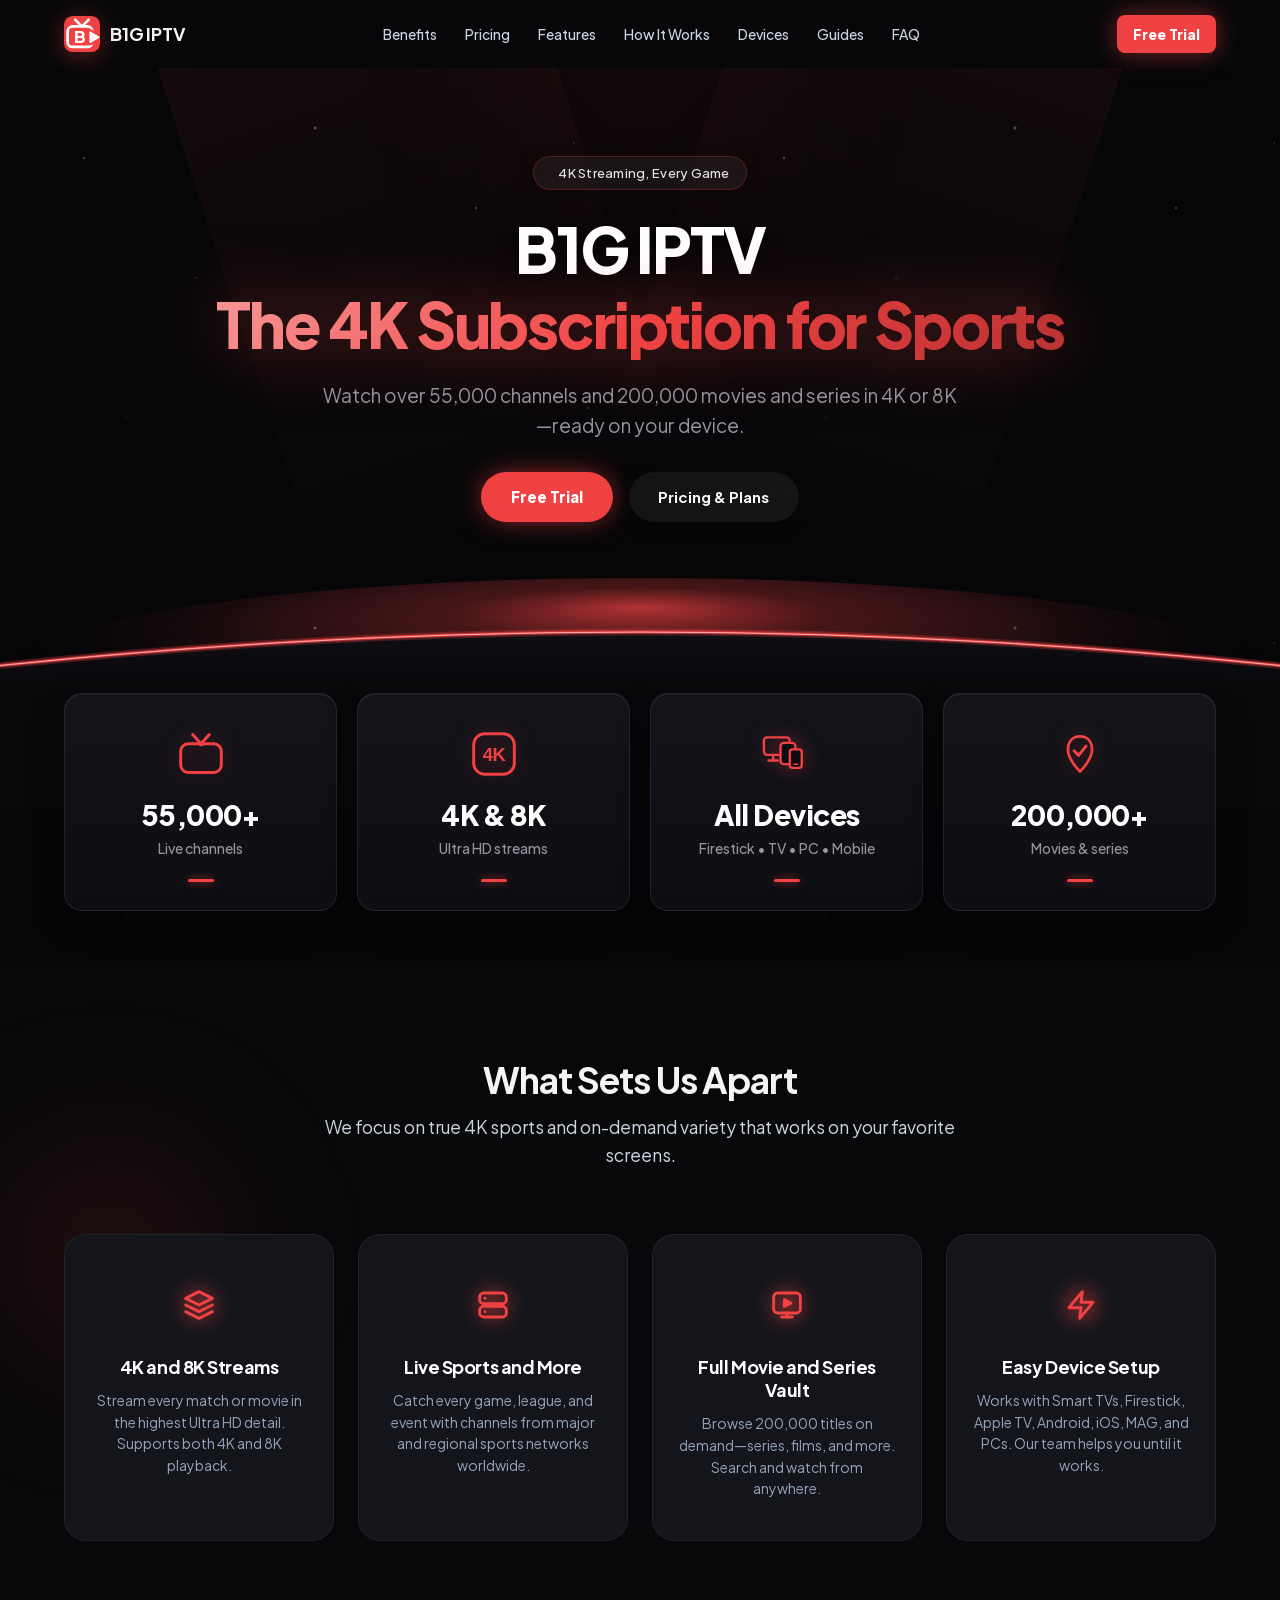
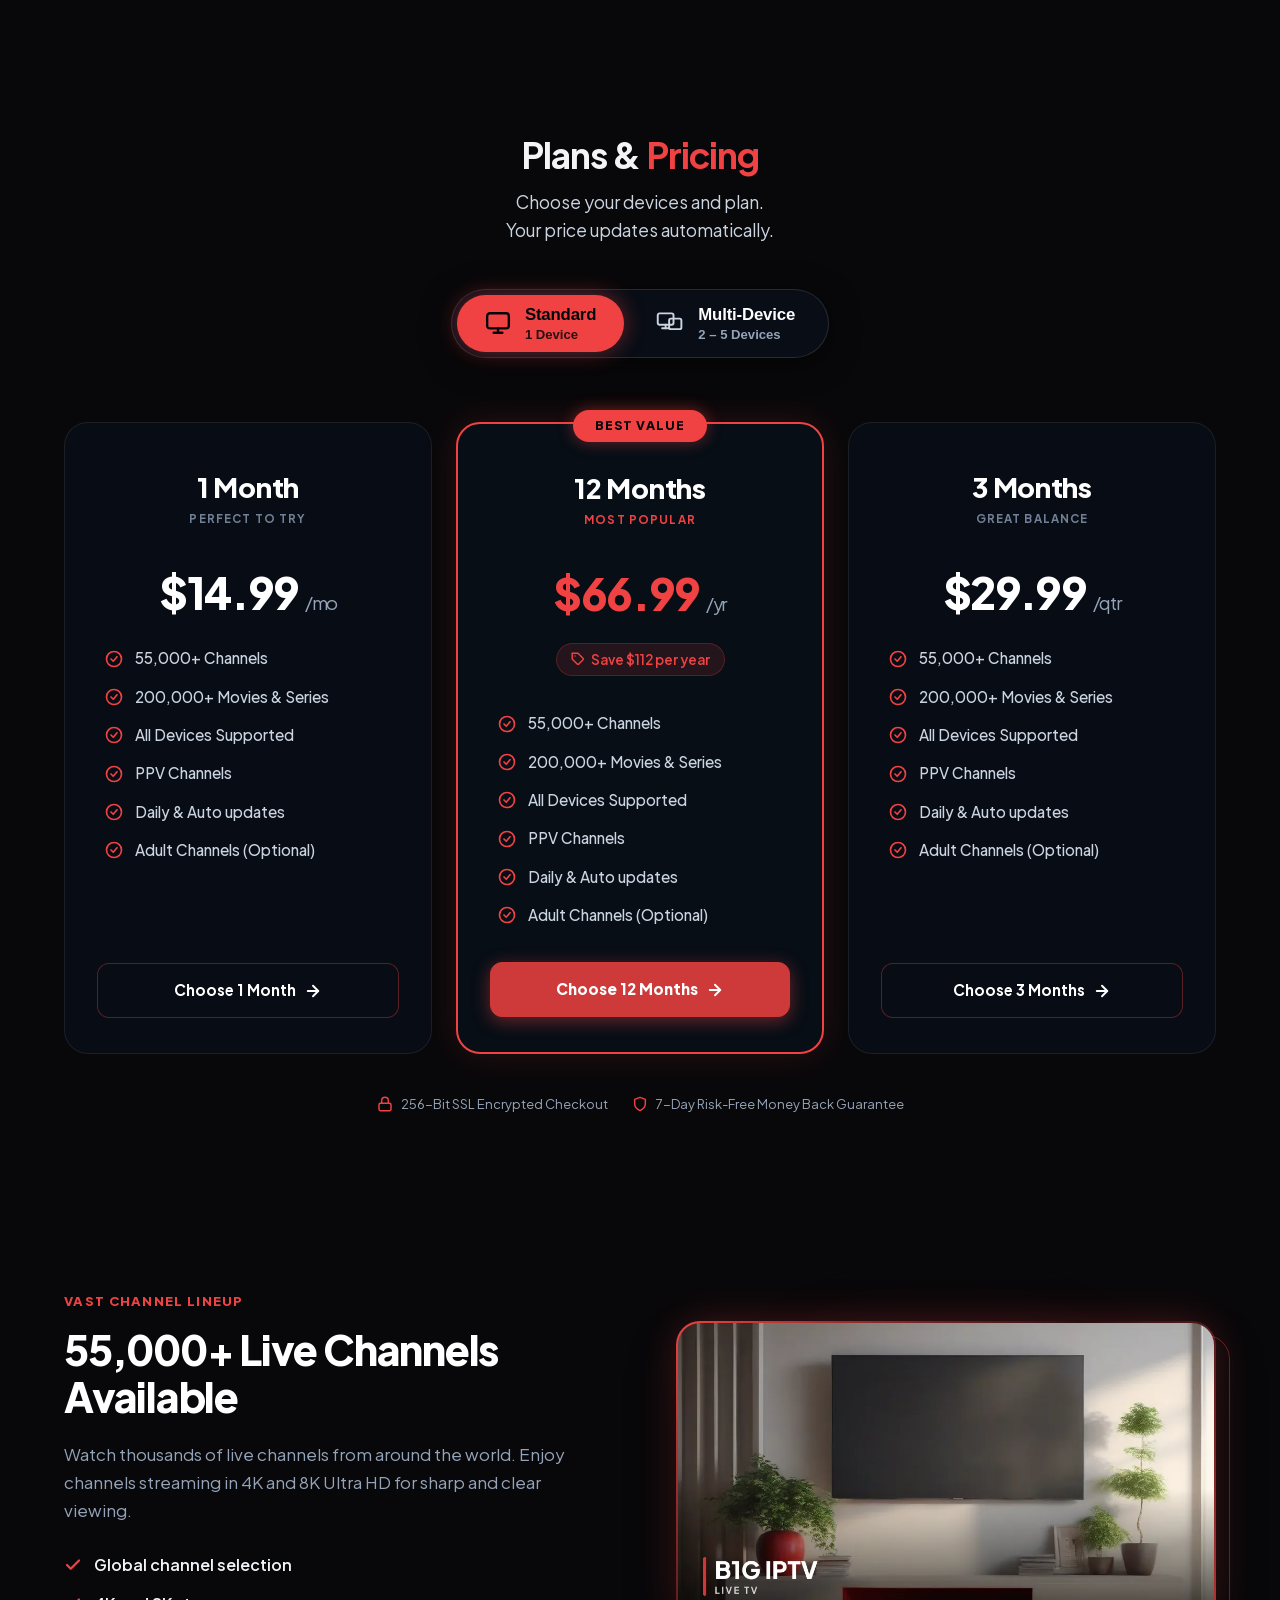
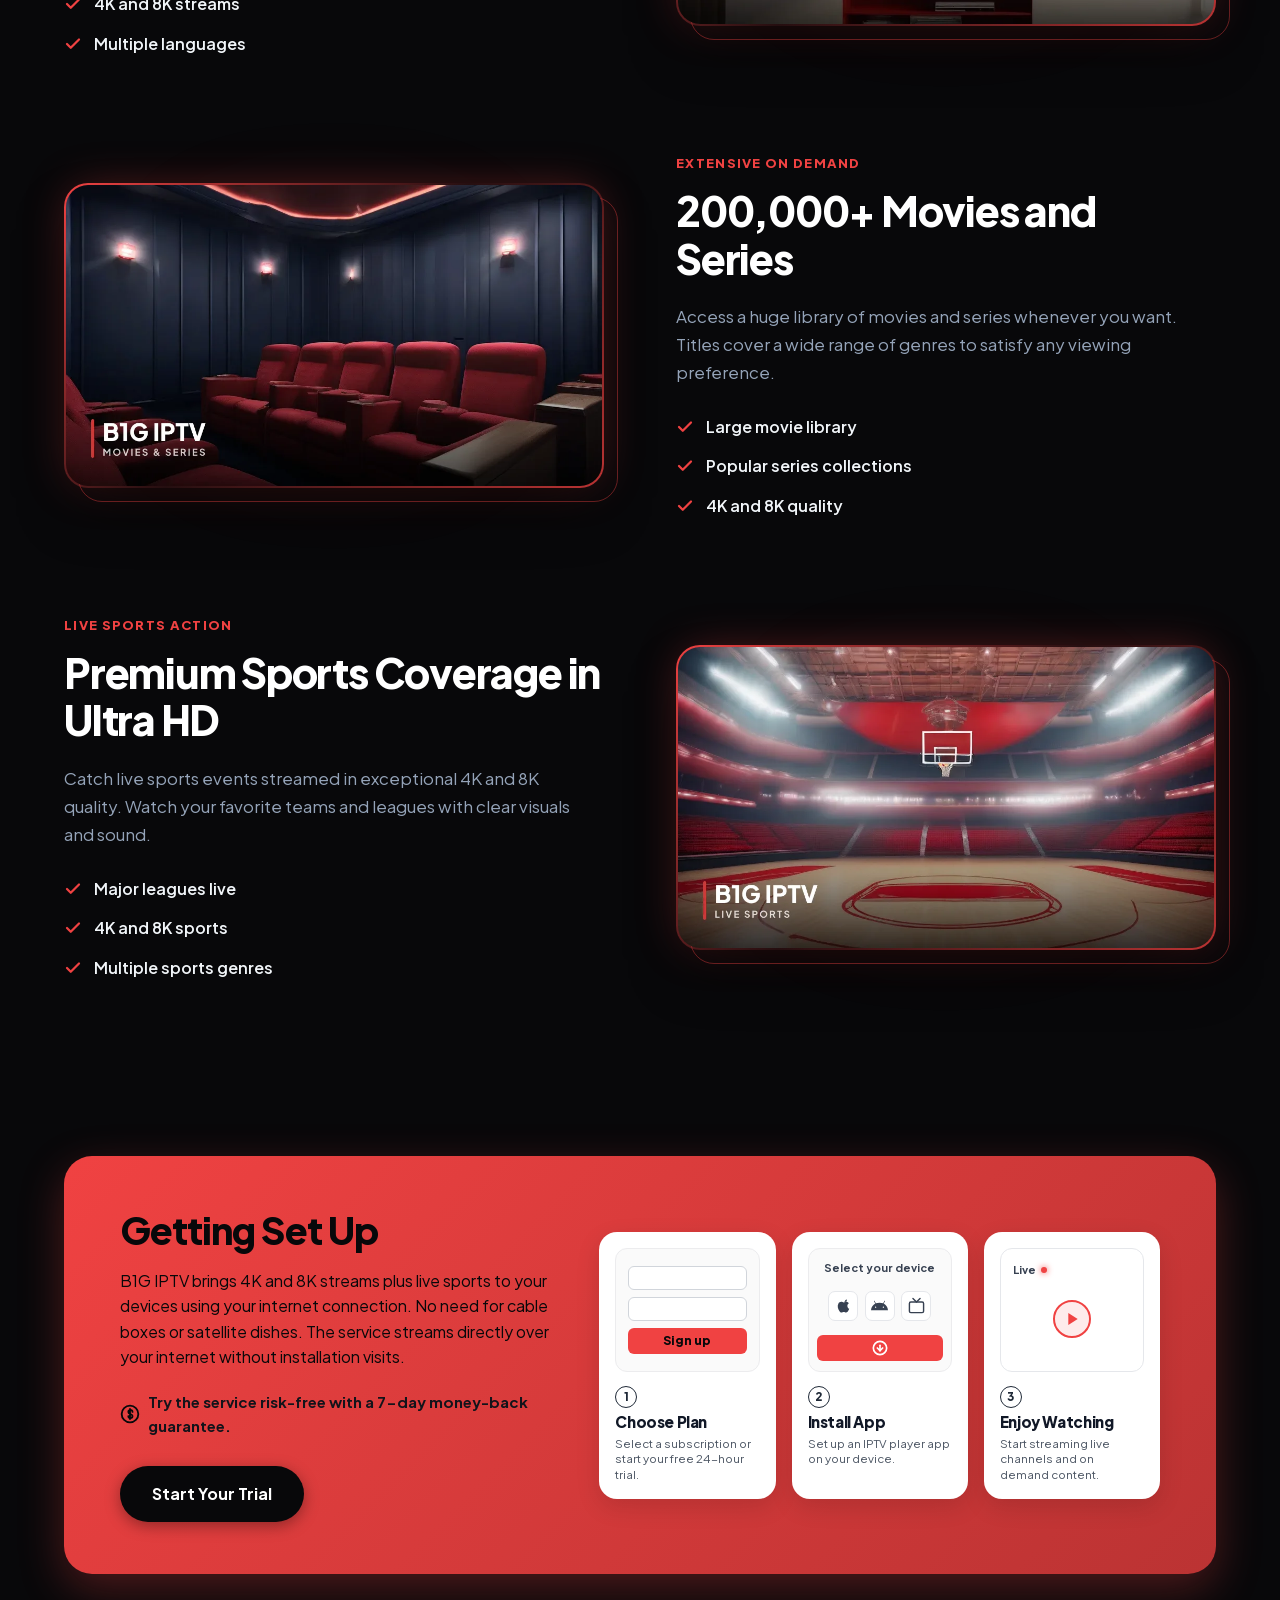
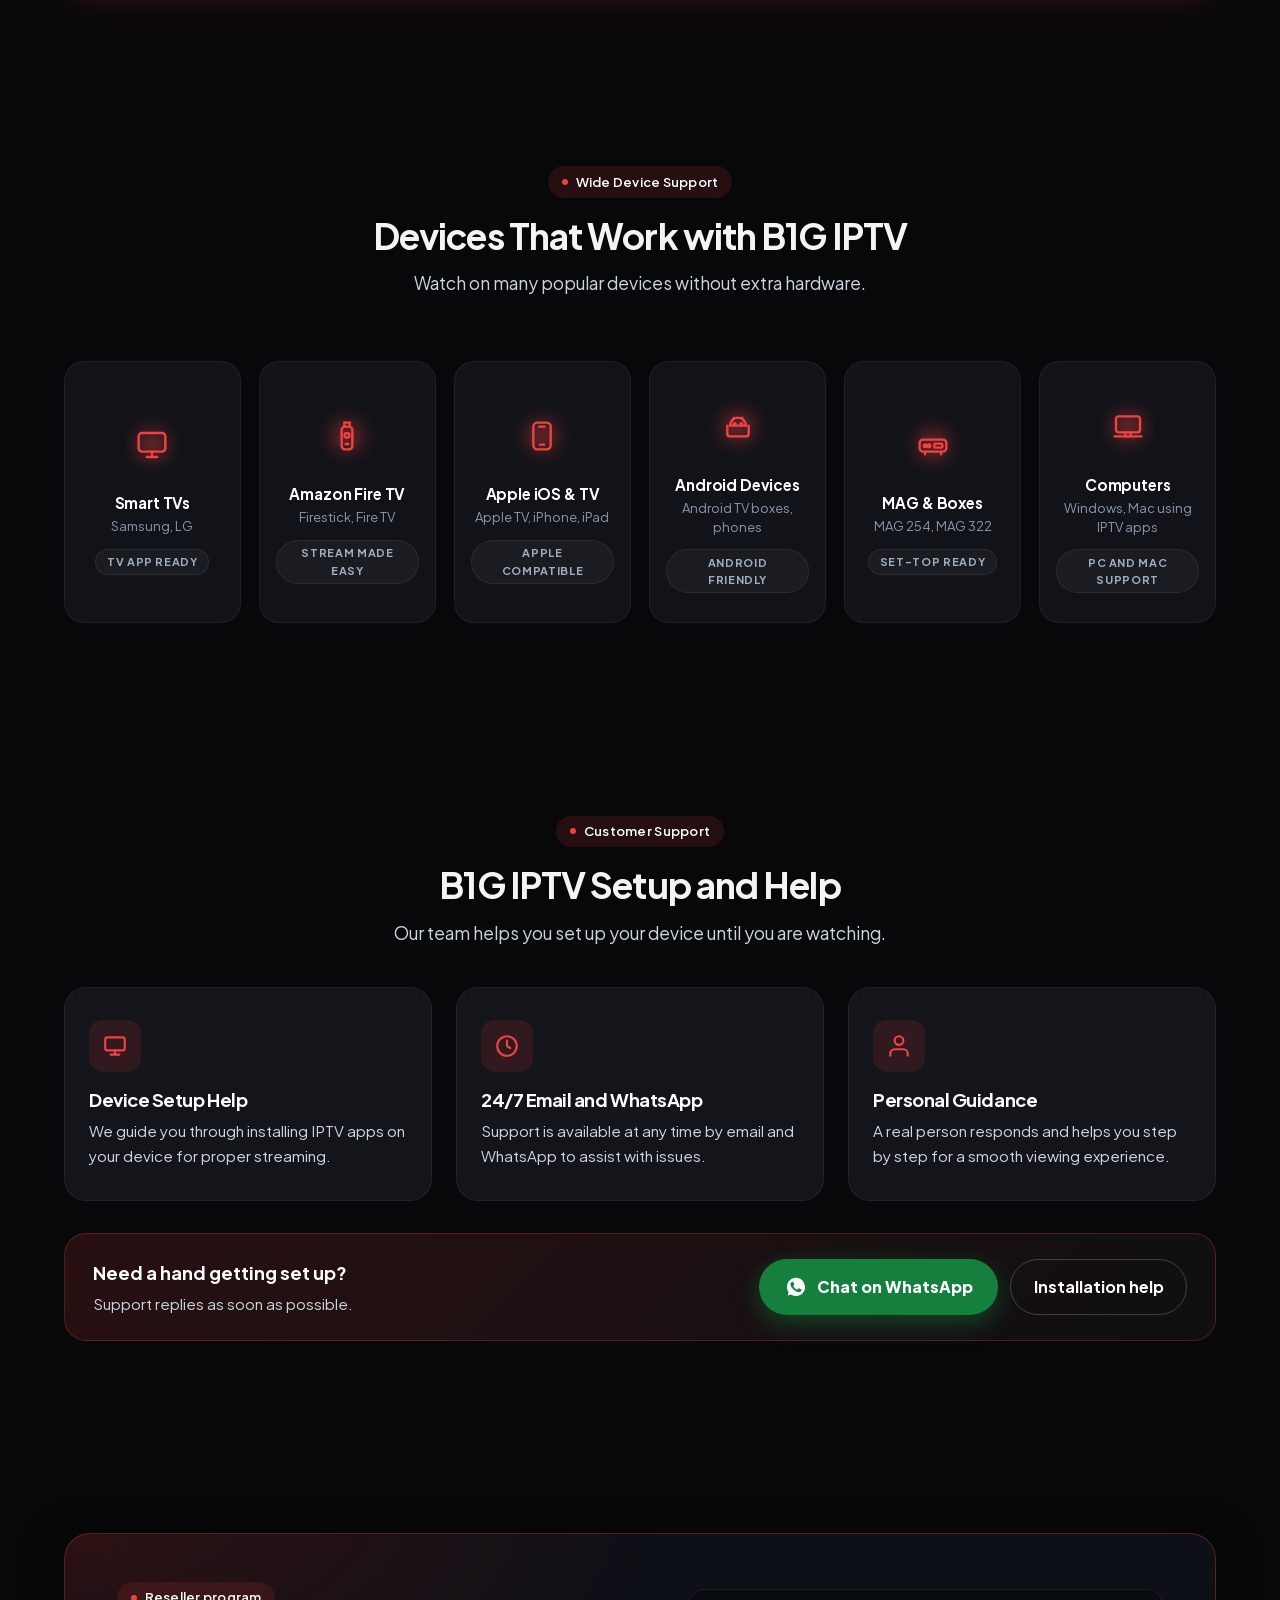
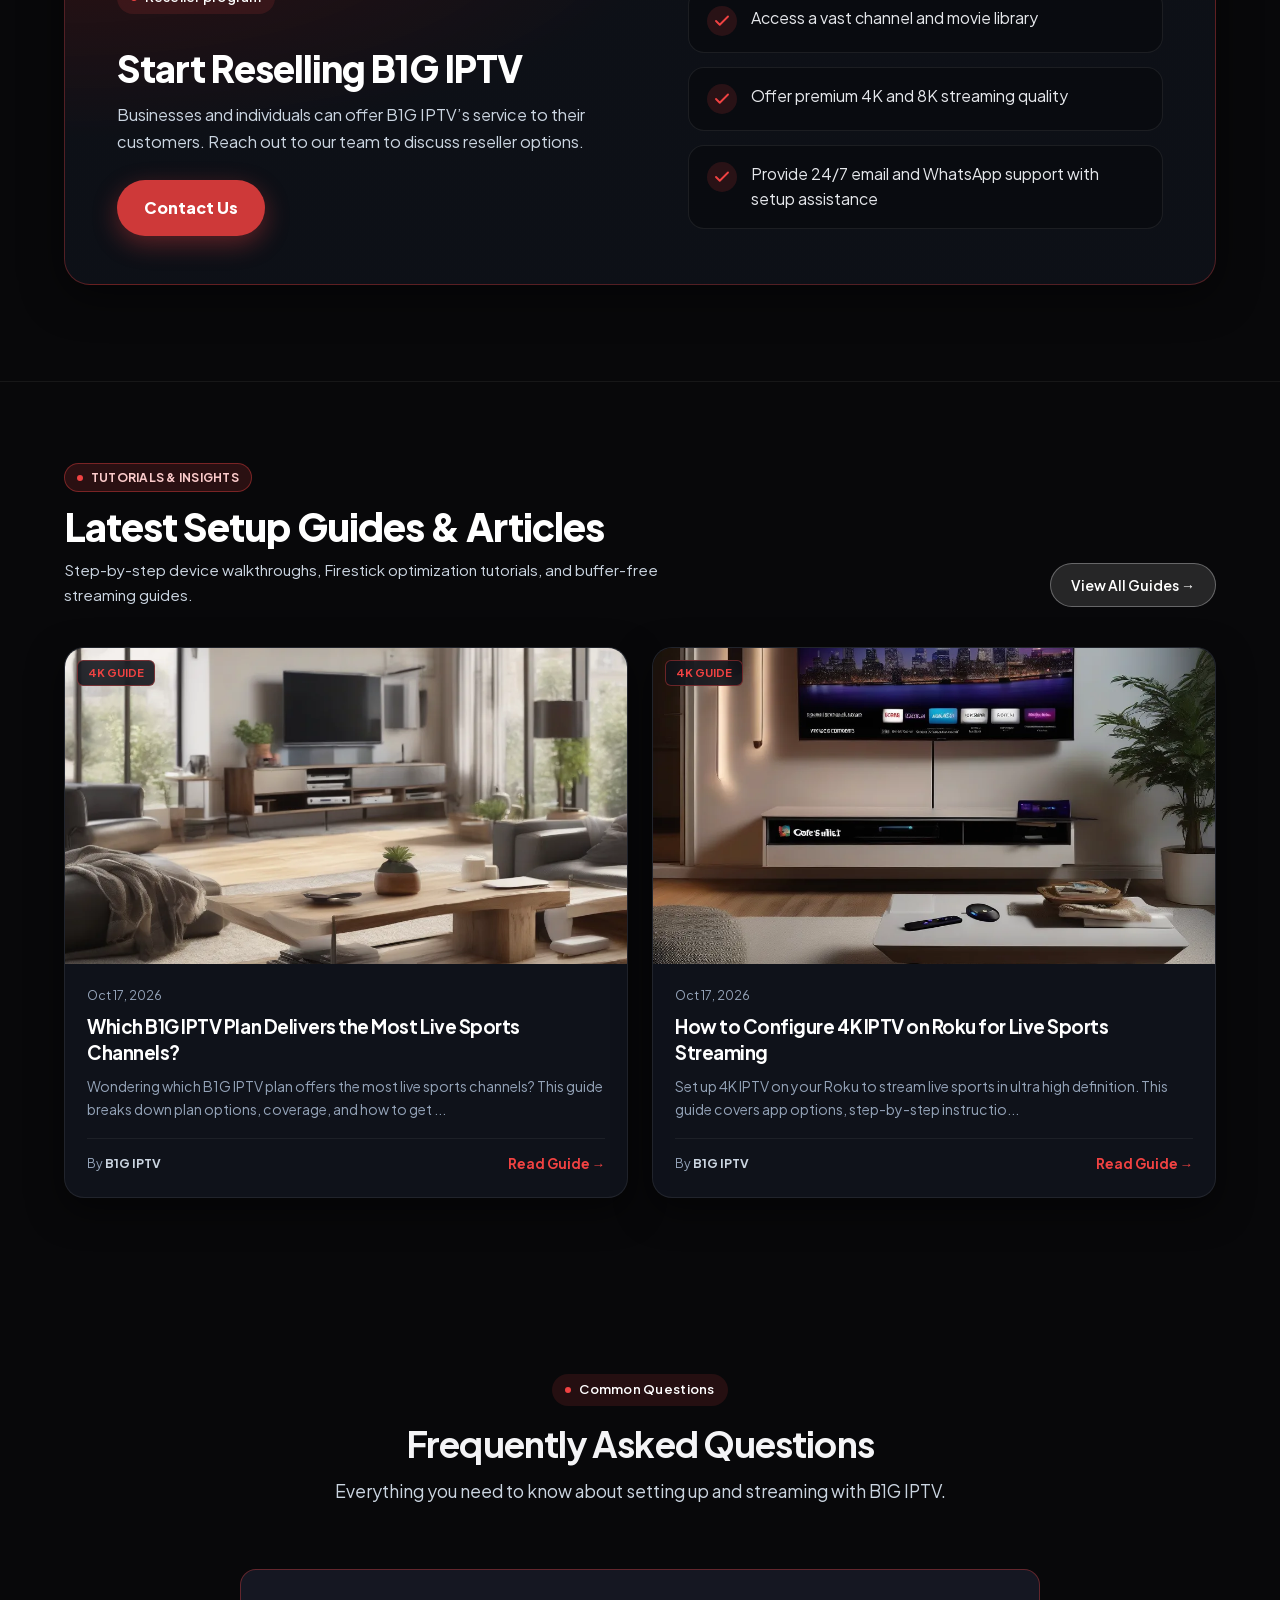
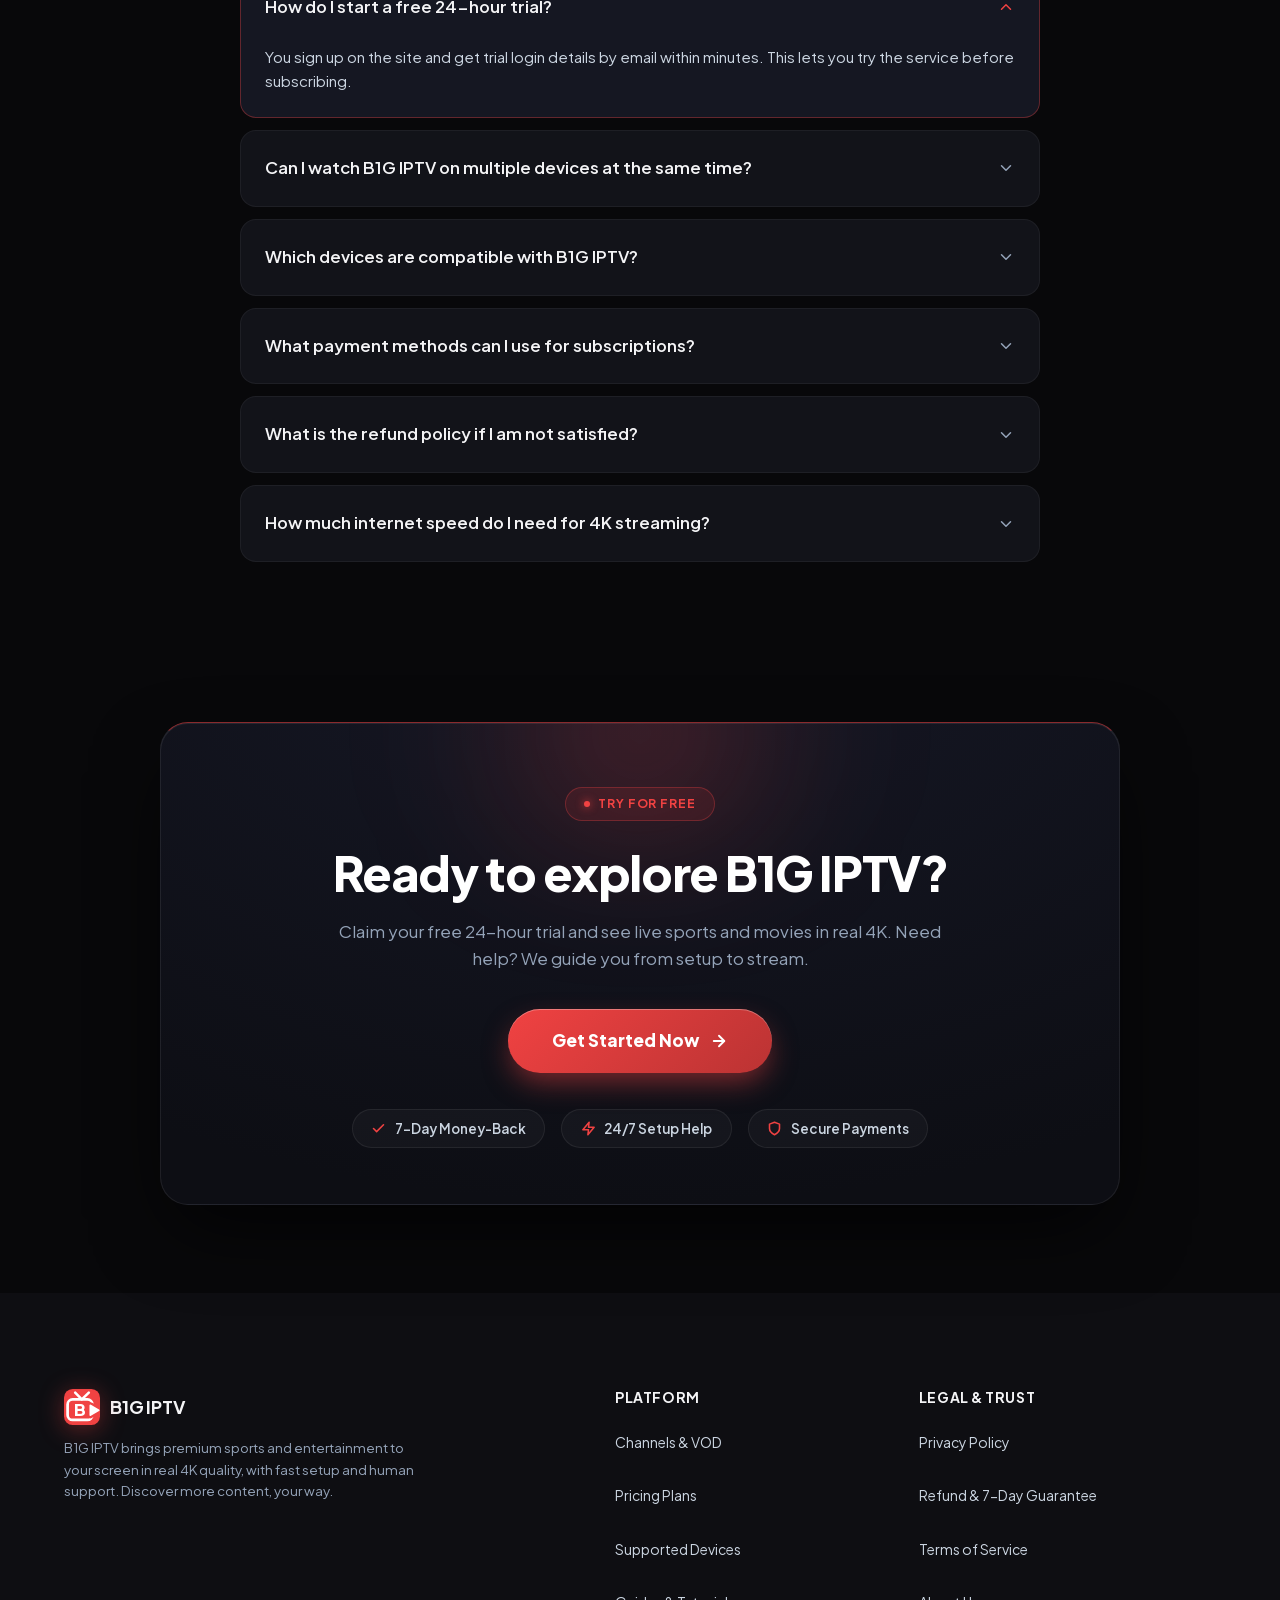
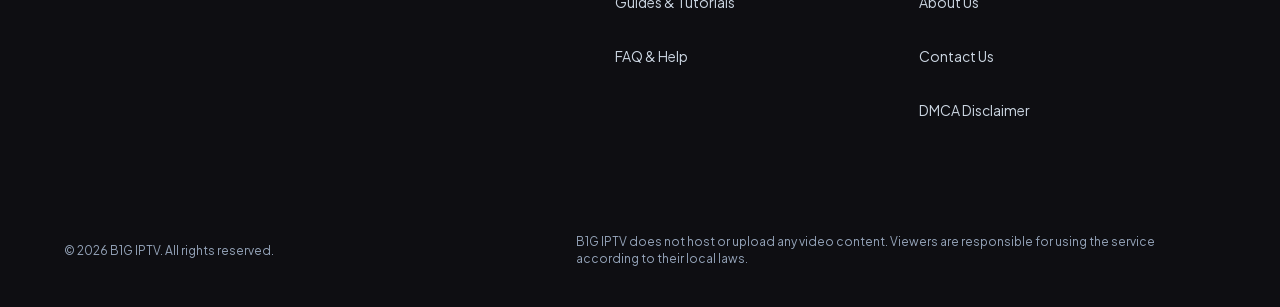
==== index.html @ f7c04312 "Deploy IPTV site via TVKIX Site Manager [2026-10-17T19:46:46.909Z]" ====
<!DOCTYPE html>
<html lang="en" style="background-color:#08080a;color:#f4f4f6;">
<head>
  <meta charset="UTF-8">
  <meta name="viewport" content="width=device-width, initial-scale=1.0">
  
  <!-- Primary SEO Meta Tags -->
  <title>B1G IPTV: Premium 4K IPTV &amp; Live Sports | Free Trial</title>
  <meta name="description" content="Stream 4K and 8K channels, sports, and on-demand titles with B1G IPTV. Start your 24-hour free trial now and see everything live. Plans for every budget.">
  <meta name="robots" content="index, follow, max-snippet:-1, max-image-preview:large, max-video-preview:-1">
  <meta name="format-detection" content="telephone=no">
  <link rel="canonical" href="https://b1giptv.org/">
  <link rel="preload" href="/assets/fonts/plus-jakarta-sans.woff2" as="font" type="font/woff2" crossorigin>
  <meta name="theme-color" content="#08080a">

  <!-- Site favicon: real image files, which Google Search reads -->
  <link rel="icon" href="favicon.ico" sizes="any">
  <link rel="icon" type="image/png" sizes="48x48" href="/assets/favicon-48x48.png">
  <link rel="icon" type="image/svg+xml" href="/assets/favicon.svg">
  <link rel="apple-touch-icon" sizes="180x180" href="/assets/apple-touch-icon.png">
  <link rel="manifest" href="site.webmanifest">

  <!-- Open Graph / Facebook -->
  <meta property="og:type" content="website">
  <meta property="og:url" content="https://b1giptv.org/">
  <meta property="og:title" content="B1G IPTV: Premium 4K IPTV & Live Sports | Free Trial">
  <meta property="og:description" content="Stream 4K and 8K channels, sports, and on-demand titles with B1G IPTV. Start your 24-hour free trial now and see everything live. Plans for every budget.">
  <meta property="og:site_name" content="B1G IPTV">
  <meta property="og:image" content="https://b1giptv.org/images/share-b1g-iptv-live-tv-1792266319345.jpg">
  <meta property="og:image:width" content="1200">
  <meta property="og:image:height" content="630">
  <meta property="og:image:alt" content="B1G IPTV Ultra-Stable 4K IPTV Streaming Service">

  <!-- Twitter / X -->
  <meta name="twitter:card" content="summary_large_image">
  <meta name="twitter:title" content="B1G IPTV: Premium 4K IPTV & Live Sports | Free Trial">
  <meta name="twitter:description" content="Stream 4K and 8K channels, sports, and on-demand titles with B1G IPTV. Start your 24-hour free trial now and see everything live. Plans for every budget.">
  <meta name="twitter:image" content="https://b1giptv.org/images/share-b1g-iptv-live-tv-1792266319345.jpg">

  <!-- Self-Hosted Critical Variable Font loaded via @font-face with font-display: swap -->

  <!-- Main Stylesheet -->
  <style>
@font-face{font-family:"Plus Jakarta Sans";font-style:normal;font-weight:400 800;font-display:swap;src:url("/assets/fonts/plus-jakarta-sans.woff2") format("woff2");unicode-range:U+0000-00FF,U+0131,U+0152-0153,U+02BB-02BC,U+02C6,U+02DA,U+02DC,U+0304,U+0308,U+0329,U+2000-206F,U+20AC,U+2122,U+2191,U+2193,U+2212,U+2215,U+FEFF,U+FFFD}:root{--bg-page:#08080a;--bg-surface:#0e0e12;--bg-card:#131318;--bg-card-hover:#181820;--bg-subtle:#1c1c24;--border-subtle:transparent;--border-medium:transparent;--border-accent:transparent;--border-highlight:transparent;--accent:#bb3333;--accent-hover:#bb3333;--accent-light:rgba(187, 51, 51,0.12);--accent-text:#fbcaca;--status-green:#22c55e;--status-green-bg:rgba(34,197,94,0.12);--text-primary:#f4f4f6;--text-secondary:#cbd5e1;--text-muted:#94a3b8;--text-inverse:#08080a;--font-family:"Plus Jakarta Sans",-apple-system,BlinkMacSystemFont,"Segoe UI",Roboto,Oxygen,Ubuntu,Cantarell,"Helvetica Neue",sans-serif;--line-height-base:1.6;--line-height-heading:1.2;--space-xs:0.5rem;--space-sm:0.75rem;--space-md:1rem;--space-lg:1.5rem;--space-xl:2.5rem;--space-2xl:4rem;--space-3xl:6rem;--max-width:1200px;--radius-sm:4px;--radius-md:8px;--radius-lg:12px;--radius-full:9999px;--transition-fast:0.15s ease;--transition-normal:0.25s ease}*,*::before,*::after{box-sizing:border-box;margin:0;padding:0}html{font-family:var(--font-family);font-size:16px;line-height:var(--line-height-base);color:var(--text-secondary);background-color:var(--bg-page);scroll-behavior:smooth;-webkit-text-size-adjust:100%;text-rendering:optimizeLegibility}body{min-height:100vh;display:flex;flex-direction:column;background-color:var(--bg-page);color:var(--text-secondary);overflow-x:hidden}h1,h2,h3,h4,h5,h6{color:var(--text-primary);font-weight:700;line-height:var(--line-height-heading);letter-spacing:-0.025em}h1{font-size:clamp(2rem,5vw,3.25rem);font-weight:800;margin-bottom:var(--space-md)}h2{font-size:clamp(1.75rem,3.5vw,2.25rem);margin-bottom:var(--space-sm)}h3{font-size:1.25rem;margin-bottom:var(--space-xs)}p{margin-bottom:var(--space-md)}p:last-child{margin-bottom:0}a{color:inherit;text-decoration:none;transition:color var(--transition-fast)}a:hover{color:var(--text-primary)}ul,ol{list-style:none}:focus-visible{outline:2px solid var(--accent);outline-offset:3px}.container{width:100%;max-width:var(--max-width);margin-inline:auto;padding-inline:var(--space-md)}@media (min-width:768px){.container{padding-inline:var(--space-lg)}}.section{padding-block:var(--space-2xl);border-bottom:none;scroll-margin-top:90px}@media (min-width:768px){.section{padding-block:var(--space-3xl)}}.section-header{text-align:center;max-width:680px;margin-inline:auto;margin-bottom:var(--space-2xl)}.section-header p{color:var(--text-secondary);font-size:1.1rem}.pill-badge{display:inline-flex;align-items:center;gap:0.5rem;padding:0.35rem 0.85rem;font-size:0.8125rem;font-weight:600;letter-spacing:0.02em;color:var(--accent-text);background-color:var(--accent-light);border:none;border-radius:var(--radius-full);margin-bottom:var(--space-md)}.pill-badge .dot{width:6px;height:6px;border-radius:50%;background-color:var(--accent)}.status-pill{display:inline-flex;align-items:center;gap:0.375rem;font-size:0.75rem;font-weight:500;color:#86efac;background-color:var(--status-green-bg);padding:0.25rem 0.625rem;border-radius:var(--radius-full);border:none}.status-pill .indicator{width:6px;height:6px;border-radius:50%;background-color:var(--status-green)}@media (max-width:640px){.header-actions .status-pill{display:none}}.btn{display:inline-flex;align-items:center;justify-content:center;gap:0.5rem;padding:0.75rem 1.5rem;font-size:0.9375rem;font-weight:600;border-radius:var(--radius-md);border:none;cursor:pointer;white-space:nowrap;transition:background-color var(--transition-fast),transform var(--transition-fast);text-decoration:none}.btn:active{transform:translateY(1px)}.btn-primary{background:linear-gradient(135deg,#bb3333 0%,#bb3333 100%);color:#ffffff !important;font-weight:700;border:none}.btn-primary:hover{background-color:var(--accent-hover);color:#ffffff}.btn-secondary{background-color:var(--bg-card);color:var(--text-primary);border:none}.btn-secondary:hover{background-color:var(--bg-subtle);color:#ffffff}.btn-block{width:100%}.btn-sm{padding:0.5rem 1rem;font-size:0.875rem}.btn-group{display:flex;flex-direction:column;gap:0.75rem;width:100%}@media (min-width:480px){.btn-group{flex-direction:row;justify-content:center;width:auto}}.site-header{position:sticky;top:0;z-index:100;background-color:rgba(8,8,10,0.95);border-bottom:none;backdrop-filter:blur(8px);-webkit-backdrop-filter:blur(8px)}.header-container{display:flex;align-items:center;justify-content:space-between;height:68px}.brand-logo{display:flex;align-items:center;gap:0.625rem;font-size:1.125rem;font-weight:700;color:var(--text-primary);letter-spacing:-0.01em}.logo-icon{display:inline-flex;align-items:center;justify-content:center;width:32px;height:32px;background-color:var(--accent);color:#ffffff;border-radius:var(--radius-sm);font-weight:900;font-size:1rem}.brand-accent{color:var(--accent)}.nav-menu{display:none}@media (min-width:900px){.nav-menu{display:flex;align-items:center;gap:1.75rem}}.nav-link{font-size:0.875rem;font-weight:500;color:var(--text-secondary)}.nav-link:hover{color:var(--text-primary)}.header-actions{display:flex;align-items:center;gap:0.875rem}.menu-toggle{display:flex;flex-direction:column;justify-content:center;gap:5px;width:38px;height:38px;padding:8px;background-color:var(--bg-card);border:none;border-radius:var(--radius-sm);cursor:pointer;color:var(--text-primary)}@media (min-width:900px){.menu-toggle{display:none}}.menu-bar{display:block;width:100%;height:2px;background-color:var(--text-primary);transition:transform var(--transition-fast),opacity var(--transition-fast)}.menu-toggle[aria-expanded="true"] .menu-bar:nth-child(1){transform:translateY(7px) rotate(45deg)}.menu-toggle[aria-expanded="true"] .menu-bar:nth-child(2){opacity:0}.menu-toggle[aria-expanded="true"] .menu-bar:nth-child(3){transform:translateY(-7px) rotate(-45deg)}.mobile-nav{display:none;position:fixed;top:68px;left:0;right:0;bottom:0;background-color:#08080a;border-bottom:none;padding:var(--space-xl) var(--space-lg);flex-direction:column;gap:var(--space-md);z-index:999;overflow-y:auto}.mobile-nav.is-open{display:flex}@media (min-width:900px){.mobile-nav{display:none !important}}.mobile-nav-link{font-size:1.125rem;font-weight:600;color:var(--text-primary);padding-block:0.5rem;border-bottom:none}.hero-section{position:relative;background-color:#060608;padding-top:clamp(3.5rem,7vw,5.5rem);padding-bottom:clamp(2rem,4vw,3.5rem);text-align:center;overflow:hidden}.hero-cosmic-backdrop{position:absolute;inset:0;pointer-events:none;overflow:hidden;z-index:1;contain:strict}.light-ray{position:absolute;top:-120px;width:380px;height:600px;opacity:0.16;transform-origin:top center;pointer-events:none;will-change:transform}.light-ray-left{left:10%;background:linear-gradient(180deg,rgba(240, 66, 66,0.5) 0%,rgba(240, 66, 66,0.08) 60%,transparent 100%);transform:rotate(-18deg)}.light-ray-right{right:10%;background:linear-gradient(180deg,rgba(240, 66, 66,0.45) 0%,rgba(240, 66, 66,0.08) 60%,transparent 100%);transform:rotate(18deg)}.light-ray-center{left:50%;transform:translateX(-50%);width:550px;height:480px;background:radial-gradient(ellipse at top,rgba(240, 66, 66,0.2) 0%,rgba(240, 66, 66,0.05) 50%,transparent 80%);opacity:0.35}.cosmic-stars{position:absolute;inset:0;background-image:radial-gradient(1.5px 1.5px at 12% 18%,rgba(255,255,255,0.65),transparent),radial-gradient(1px 1px at 28% 42%,rgba(255,255,255,0.45),transparent),radial-gradient(2px 2px at 45% 12%,rgba(251, 202, 202,0.75),transparent),radial-gradient(1.5px 1.5px at 68% 28%,rgba(255,255,255,0.55),transparent),radial-gradient(1px 1px at 82% 15%,rgba(255,255,255,0.45),transparent),radial-gradient(1.5px 1.5px at 92% 38%,rgba(251, 202, 202,0.65),transparent),radial-gradient(1px 1px at 18% 70%,rgba(255,255,255,0.35),transparent),radial-gradient(1.5px 1.5px at 84% 68%,rgba(255,255,255,0.4),transparent);background-repeat:repeat;background-size:700px 500px;opacity:0.7}.hero-container{position:relative;z-index:3}.hero-content{max-width:860px;margin-inline:auto;display:flex;flex-direction:column;align-items:center}.hero-badge-pill{display:inline-flex;align-items:center;gap:0.5rem;padding:0.35rem 1rem;background:rgba(255,255,255,0.05);border:none;border-radius:var(--radius-full);font-size:0.8125rem;font-weight:500;letter-spacing:0.02em;color:#e4e4e7;margin-bottom:1.5rem;backdrop-filter:blur(12px);-webkit-backdrop-filter:blur(12px);box-shadow:0 4px 20px rgba(0,0,0,0.4);transition:background-color var(--transition-fast),transform var(--transition-fast)}.hero-badge-pill:hover{background:rgba(255,255,255,0.08);transform:translateY(-1px)}.badge-spark{color:#bb3333;font-size:0.875rem;text-shadow:0 0 10px rgba(187, 51, 51,0.9),0 0 20px rgba(187, 51, 51,0.5);line-height:1}.hero-title{display:flex;flex-direction:column;align-items:center;gap:0.25rem;font-size:clamp(2.1rem,5.2vw,3.85rem);font-weight:800;line-height:1.15;letter-spacing:-0.035em;margin-bottom:1.25rem}.title-top{color:#ffffff;text-shadow:0 2px 20px rgba(0,0,0,0.8)}.title-bottom{color:#f04242;background:linear-gradient(135deg,#f04242 0%,#f04242 50%,#bb3333 100%);-webkit-background-clip:text;-webkit-text-fill-color:transparent;background-clip:text;filter:drop-shadow(0 0 35px rgba(187, 51, 51,0.45))}.hero-description{font-size:clamp(1rem,2vw,1.1875rem);color:#9494a0;line-height:1.6;max-width:640px;margin-inline:auto;margin-bottom:2rem}.hero-btn-group{display:flex;flex-direction:row;align-items:center;justify-content:center;gap:1rem;flex-wrap:wrap;margin-bottom:2.5rem}.btn-pill{display:inline-flex;align-items:center;justify-content:center;gap:0.5rem;padding:0.8rem 1.85rem;font-size:0.9375rem;font-weight:600;border-radius:var(--radius-full);border:none;cursor:pointer;white-space:nowrap}.btn-pill,.btn-pill span,.btn-pill:link,.btn-pill:visited{text-decoration:none}.btn-pill-primary,.btn-pill-primary span,.btn-pill-primary:link,.btn-pill-primary:visited{background:var(--accent);color:#050507 !important;font-weight:800 !important;border:none;box-shadow:0 0 25px rgba(187, 51, 51,0.45),0 4px 14px rgba(0,0,0,0.4)}.btn-pill-primary:hover,.btn-pill-primary:hover span{transform:translateY(-2px) scale(1.02);box-shadow:0 0 35px rgba(187, 51, 51,0.7),0 6px 22px rgba(0,0,0,0.5);color:#000000 !important}.btn-pill-glass{background-color:rgba(255,255,255,0.06);color:#f8fafc !important;border:none;backdrop-filter:blur(12px);-webkit-backdrop-filter:blur(12px);box-shadow:0 4px 15px rgba(0,0,0,0.3)}.btn-pill-glass span{color:#f8fafc !important}.btn-pill-glass:hover{background-color:rgba(255,255,255,0.12);color:#ffffff !important;transform:translateY(-2px);box-shadow:0 6px 20px rgba(0,0,0,0.4)}.hero-horizon{position:relative;width:100%;margin-top:1rem;margin-bottom:-15px;overflow:visible;pointer-events:none;z-index:2;display:flex;justify-content:center}.horizon-svg{width:100%;height:clamp(140px,18vw,240px);display:block;overflow:visible}.hero-metrics-container{position:relative;z-index:3;margin-top:-115px}@media (max-width:640px){.hero-metrics-container{margin-top:-50px}.hero-btn-group{flex-direction:column;width:100%;max-width:320px;margin-inline:auto}.btn-pill{width:100%}.horizon-svg{height:120px}}.metrics-grid{display:grid;grid-template-columns:repeat(2,1fr);gap:1rem;margin-top:0}@media (min-width:860px){.metrics-grid{grid-template-columns:repeat(4,1fr);gap:1.25rem}}.metric-card{position:relative;background-color:#0c0c11;background:linear-gradient(180deg,#13131a 0%,#0d0d12 100%);border:1px solid rgba(255,255,255,0.08);border-radius:18px;padding:2.25rem 1rem 1.75rem 1rem;display:flex;flex-direction:column;align-items:center;justify-content:center;text-align:center;box-shadow:0 10px 30px rgba(0,0,0,0.4),inset 0 1px 0 rgba(255,255,255,0.06);transition:transform var(--transition-normal),box-shadow var(--transition-normal),border-color var(--transition-normal),background-color var(--transition-normal)}.metric-card:hover{transform:translateY(-3px);background-color:#101016;border-color:rgba(240, 66, 66,0.4);box-shadow:0 14px 40px rgba(0,0,0,0.55),0 0 25px rgba(187, 51, 51,0.15)}.metric-icon-wrap{display:flex;align-items:center;justify-content:center;width:56px;height:48px;max-width:56px;max-height:48px;background:transparent;border:none;margin-inline:auto;margin-bottom:1.25rem;overflow:visible;flex-shrink:0}.metric-icon-art{width:56px !important;height:48px !important;max-width:56px !important;max-height:48px !important;display:block;flex-shrink:0;filter:drop-shadow(0 0 10px rgba(240, 66, 66,0.22));transition:transform var(--transition-fast),filter var(--transition-fast)}.metric-card:hover .metric-icon-art{transform:scale(1.06);filter:drop-shadow(0 0 16px rgba(240, 66, 66,0.5))}.metric-val{font-size:clamp(1.35rem,2.2vw,1.85rem);font-weight:800;color:#ffffff;letter-spacing:-0.02em;line-height:1.2}.metric-val .accent-mark{color:#f04242;margin-left:2px}.metric-label{font-size:clamp(0.78rem,1.15vw,0.875rem);color:#94949e;margin-top:0.45rem;line-height:1.4;font-weight:500}.metric-dash{display:block;width:26px;height:3px;border-radius:var(--radius-full);background-color:#f04242;margin-top:1.25rem;box-shadow:0 0 8px rgba(240, 66, 66,0.5)}@media (max-width:640px){.metrics-grid{gap:0.65rem}.metric-card{padding:1.5rem 0.6rem 1.25rem 0.6rem;border-radius:14px}.metric-icon-wrap{height:44px;margin-bottom:0.85rem}.metric-icon-art{width:44px;height:38px}.metric-val{font-size:1.15rem}.metric-label{font-size:0.72rem}.metric-dash{margin-top:0.85rem;width:20px}}.hero-categories-section{position:relative;background-color:#060608;padding-bottom:2rem}.hero-categories-container{position:relative;z-index:3;margin-top:1.5rem;margin-bottom:1rem}.category-cards-grid{display:grid;grid-template-columns:repeat(3,1fr);gap:0.65rem}@media (min-width:860px){.category-cards-grid{grid-template-columns:repeat(6,1fr);gap:1rem}}.category-card{position:relative;display:flex;flex-direction:column;border-radius:14px;overflow:hidden;background-color:#0c0c11;border:1px solid rgba(255,255,255,0.08);text-decoration:none;cursor:pointer;box-shadow:0 6px 20px rgba(0,0,0,0.4);transition:transform var(--transition-normal),box-shadow var(--transition-normal),border-color var(--transition-normal)}.category-card:hover{transform:translateY(-4px) scale(1.02);border-color:rgba(240, 66, 66,0.45);box-shadow:0 12px 30px rgba(0,0,0,0.6),0 0 20px rgba(240, 66, 66,0.22)}.category-card-media{position:relative;width:100%;aspect-ratio:2 / 3;overflow:hidden;border-radius:14px;background-color:#08080a}.category-card-media img{width:100%;height:100%;object-fit:cover;display:block;transition:transform 0.45s cubic-bezier(0.16,1,0.3,1)}.category-card:hover .category-card-media img{transform:scale(1.07)}.category-card-overlay{position:absolute;inset:0;background:linear-gradient(180deg,transparent 40%,rgba(0,0,0,0.65) 75%,rgba(0,0,0,0.92) 100%);pointer-events:none}.category-card-label{position:absolute;bottom:0.55rem;left:0.25rem;right:0.25rem;text-align:center;font-size:0.78rem;font-weight:600;color:#ffffff;letter-spacing:-0.01em;text-shadow:0 1px 4px rgba(0,0,0,0.9);pointer-events:none;white-space:nowrap;overflow:hidden;text-overflow:ellipsis;padding-inline:4px;transition:color var(--transition-fast)}.category-card:hover .category-card-label{color:#f04242}@media (max-width:640px){.hero-categories-container{margin-top:0.85rem;margin-bottom:0.5rem}.category-cards-grid{gap:0.45rem}.category-card{border-radius:10px}.category-card-media{border-radius:10px}.category-card-label{font-size:0.65rem;bottom:0.35rem}}.what-we-offer-section{position:relative;overflow:hidden}.what-we-offer-section::before{content:"";position:absolute;top:15%;left:-80px;width:380px;height:380px;background:radial-gradient(circle,rgba(240, 66, 66,0.14) 0%,rgba(240, 66, 66,0.03) 50%,transparent 70%);filter:blur(60px);pointer-events:none;z-index:0}.benefits-grid{position:relative;z-index:1;display:grid;grid-template-columns:1fr;gap:1.25rem}@media (min-width:640px){.benefits-grid{grid-template-columns:repeat(2,1fr)}}@media (min-width:1024px){.benefits-grid{grid-template-columns:repeat(4,1fr);gap:1.5rem}}.benefit-card{background-color:#14151b;border:1px solid rgba(255,255,255,0.06);border-radius:22px;padding:2.5rem 1.5rem;display:flex;flex-direction:column;align-items:center;text-align:center;height:100%;transition:transform 0.25s ease,border-color 0.25s ease,box-shadow 0.25s ease,background-color 0.25s ease}.benefit-card:hover{background-color:#181a22;border-color:rgba(240, 66, 66,0.35);transform:translateY(-4px);box-shadow:0 16px 36px -10px rgba(0,0,0,0.6),0 0 24px rgba(240, 66, 66,0.12)}.benefit-icon-wrapper{position:relative;width:60px;height:60px;display:flex;align-items:center;justify-content:center;color:#f04242;margin-bottom:1.25rem;flex-shrink:0}.benefit-icon-glow{position:absolute;top:50%;left:50%;transform:translate(-50%,-50%);width:48px;height:48px;border-radius:50%;background:radial-gradient(circle,rgba(240, 66, 66,0.55) 0%,rgba(240, 66, 66,0.18) 50%,transparent 75%);filter:blur(8px);pointer-events:none;z-index:0}.benefit-icon-wrapper svg{position:relative;z-index:1;width:32px;height:32px;color:#f04242}.benefit-title{font-size:1.125rem;font-weight:700;color:#ffffff;margin-bottom:0.75rem;line-height:1.3}.benefit-desc{font-size:0.875rem;color:#94a3b8;line-height:1.55;margin:0;max-width:250px}.features-showcase-section{padding:5rem 0;position:relative;overflow:hidden}.features-showcase{display:flex;flex-direction:column;gap:6rem}.feature-split-row{display:grid;grid-template-columns:1fr;align-items:center;gap:2.5rem}@media (min-width:992px){.feature-split-row{grid-template-columns:1fr 1fr;gap:4.5rem}.feature-split-row-reverse .feature-split-content{order:2}.feature-split-row-reverse .feature-split-media{order:1}}.feature-split-content{display:flex;flex-direction:column;justify-content:center}.feature-badge-tag{display:inline-block;font-size:0.8125rem;font-weight:800;text-transform:uppercase;letter-spacing:0.1em;color:#f04242;margin-bottom:0.875rem}.feature-split-title{font-size:clamp(2rem,3.2vw,2.75rem);font-weight:800;line-height:1.15;letter-spacing:-0.03em;color:#ffffff;margin:0 0 1.25rem 0}.feature-split-desc{font-size:1.0625rem;line-height:1.65;color:#94a3b8;margin:0 0 1.75rem 0;max-width:520px}.feature-split-list{list-style:none;padding:0;margin:0;display:flex;flex-direction:column;gap:0.875rem}.feature-split-item{display:flex;align-items:center;gap:0.75rem;font-size:1rem;font-weight:600;color:#f1f5f9}.feature-check-icon{display:inline-flex;align-items:center;justify-content:center;color:#f04242;flex-shrink:0}.feature-check-icon svg{width:18px;height:18px}.feature-split-media{position:relative;display:flex;justify-content:center;align-items:center}.feature-media-wrapper{position:relative;width:100%;max-width:620px;display:flex;align-items:center;justify-content:center}.feature-media-ambient{position:absolute;top:50%;left:50%;transform:translate(-50%,-50%);width:80%;height:80%;background:radial-gradient(circle,rgba(240, 66, 66,0.16) 0%,rgba(240, 66, 66,0.03) 60%,transparent 80%);filter:blur(50px);pointer-events:none;z-index:0}.feature-mockup-img{position:relative;z-index:1;width:100%;max-width:100%;height:auto;display:block;object-fit:contain;filter:drop-shadow(0 20px 30px rgba(0,0,0,0.65));transition:transform 0.35s cubic-bezier(0.16,1,0.3,1),filter 0.35s ease}.feature-mockup-img:hover{transform:translateY(-6px) scale(1.02);filter:drop-shadow(0 28px 42px rgba(0,0,0,0.8)) drop-shadow(0 0 25px rgba(240, 66, 66,0.22))}@media (max-width:768px){.features-showcase-section{padding:3.5rem 0}.features-showcase{gap:4rem}.feature-split-title{font-size:1.75rem}.feature-split-desc{font-size:0.9375rem;margin-bottom:1.25rem}.feature-split-item{font-size:0.9375rem}}.journey-banner{background:linear-gradient(135deg,#f04242 0%,#f04242 50%,#f04242 100%);border-radius:28px;padding:3.25rem 3.5rem;display:grid;grid-template-columns:1fr;gap:2.5rem;align-items:center;position:relative;overflow:hidden;box-shadow:0 15px 45px rgba(240, 66, 66,0.22)}@media (min-width:1024px){.journey-banner{grid-template-columns:1fr 1.3fr;gap:3rem}}.journey-cta-col{display:flex;flex-direction:column;align-items:flex-start}.journey-title{font-size:2.35rem;font-weight:800;color:#08080a;line-height:1.15;letter-spacing:-0.025em;margin-bottom:1rem}.journey-guarantee{display:inline-flex;align-items:center;gap:0.5rem;font-size:0.9375rem;font-weight:700;color:#12131a;margin-bottom:1.75rem}.journey-guarantee svg{flex-shrink:0;color:#08080a}.journey-btn{display:inline-flex;align-items:center;justify-content:center;background-color:#08080a;color:#ffffff;font-size:1rem;font-weight:700;padding:0.95rem 2rem;border-radius:100px;text-decoration:none;box-shadow:0 4px 15px rgba(0,0,0,0.35);transition:transform var(--transition-fast),background-color var(--transition-fast),box-shadow var(--transition-fast)}.journey-btn:hover{background-color:#1a1b24;transform:translateY(-2px);box-shadow:0 6px 20px rgba(0,0,0,0.45)}.journey-steps-grid{display:grid;grid-template-columns:1fr;gap:1.25rem}@media (min-width:640px){.journey-steps-grid{grid-template-columns:repeat(3,1fr);gap:1rem}}.journey-step-card{background-color:#ffffff;border-radius:18px;padding:1rem;display:flex;flex-direction:column;box-shadow:0 8px 24px rgba(0,0,0,0.12);transition:transform var(--transition-fast),box-shadow var(--transition-fast)}.journey-step-card:hover{transform:translateY(-4px);box-shadow:0 12px 28px rgba(0,0,0,0.18)}.journey-mockup{background-color:#fafafa;border:1.5px solid #ececee;border-radius:12px;height:124px;padding:0.75rem;margin-bottom:0.875rem;display:flex;flex-direction:column;justify-content:center;position:relative;overflow:hidden}.mockup-signup{gap:0.45rem}.mockup-input-box{height:24px;width:100%;border:1.5px solid #d1d5db;border-radius:6px;background-color:#ffffff}.mockup-submit-btn{height:26px;width:100%;background:var(--accent);color:#08080a;border-radius:6px;font-size:0.75rem;font-weight:800;display:flex;align-items:center;justify-content:center}.mockup-download{justify-content:space-between;padding:0.65rem 0.5rem}.mockup-subheading{font-size:0.6875rem;font-weight:700;color:#374151;text-align:center}.mockup-device-tiles{display:flex;align-items:center;justify-content:center;gap:0.4rem}.mockup-tile{width:30px;height:30px;border:1.5px solid #e5e7eb;border-radius:7px;background-color:#ffffff;display:flex;align-items:center;justify-content:center;color:#374151}.mockup-download-btn{height:26px;width:100%;background:var(--accent);color:#ffffff;border-radius:6px;display:flex;align-items:center;justify-content:center}.mockup-enjoy{justify-content:space-between;border:1.5px solid #e5e7eb;background-color:#ffffff}.mockup-live-indicator{display:flex;align-items:center;gap:0.3rem;font-size:0.6875rem;font-weight:700;color:#374151}.mockup-live-indicator .live-dot{width:6px;height:6px;border-radius:50%;background-color:#ef4444;box-shadow:0 0 6px #ef4444}.mockup-play-center{margin:auto;width:38px;height:38px;border:2px solid var(--accent);border-radius:50%;display:flex;align-items:center;justify-content:center;color:var(--accent);background-color:rgba(240, 66, 66,0.08)}.mockup-play-center svg{margin-left:2px}.journey-step-footer{display:flex;flex-direction:column;align-items:flex-start}.journey-step-num{width:22px;height:22px;border:1.5px solid #1f2937;border-radius:50%;display:inline-flex;align-items:center;justify-content:center;font-size:0.725rem;font-weight:800;color:#1f2937;margin-bottom:0.35rem}.journey-step-title{font-size:0.95rem;font-weight:800;color:#111827;margin-bottom:0.25rem}.journey-step-desc{font-size:0.725rem;color:#4b5563;line-height:1.35;margin:0}@media (max-width:640px){.journey-banner{padding:2rem 1.25rem;border-radius:20px}.journey-title{font-size:1.75rem}.journey-btn{width:100%;text-align:center}}.pricing-cards-wrapper{display:grid;grid-template-columns:1fr;gap:2.25rem;max-width:1100px;margin:0 auto;align-items:stretch}@media (min-width:900px){.pricing-cards-wrapper{grid-template-columns:repeat(3,1fr);gap:1.5rem;align-items:center}}.price-plan-card{background-color:#0c0d12;border:1px solid rgba(255,255,255,0.08);border-radius:22px;padding:2.75rem 1.75rem 2rem 1.75rem;display:flex;flex-direction:column;position:relative;transition:transform var(--transition-fast),border-color var(--transition-fast),box-shadow var(--transition-fast)}.price-plan-card:hover{border-color:rgba(255,255,255,0.18);transform:translateY(-4px)}.price-plan-card.is-featured{background-color:#0e0f16;border:2px solid var(--accent);box-shadow:0 0 40px rgba(240, 66, 66,0.15);padding-top:3rem}@media (min-width:900px){.price-plan-card.is-featured{transform:scale(1.03);z-index:2}.price-plan-card.is-featured:hover{transform:scale(1.05) translateY(-4px)}}.plan-badge-top{position:absolute;top:-14px;left:50%;transform:translateX(-50%);background:var(--accent);color:#000000;font-size:0.75rem;font-weight:800;letter-spacing:0.08em;text-transform:uppercase;padding:0.35rem 1.15rem;border-radius:100px;box-shadow:0 4px 14px rgba(240, 66, 66,0.4);white-space:nowrap}.plan-card-head{text-align:center;margin-bottom:1.5rem}.plan-card-title{font-size:1.75rem;font-weight:800;color:#ffffff;margin-bottom:0.35rem}.plan-card-subtitle{font-size:0.6875rem;font-weight:700;letter-spacing:0.12em;text-transform:uppercase;color:#7e808e;margin-bottom:1.25rem}.plan-card-subtitle.featured-subtitle{color:var(--accent)}.plan-card-price-row{display:flex;align-items:baseline;justify-content:center;gap:0.25rem}.plan-card-amount{font-size:2.75rem;font-weight:800;color:#ffffff;letter-spacing:-0.03em;line-height:1}.plan-card-amount.featured-amount{font-size:3.25rem;color:var(--accent);letter-spacing:-0.04em}.plan-card-unit{font-size:0.9375rem;color:#8c8e9b;font-weight:500}.plan-billed-note{font-size:0.8125rem;color:#8c8e9b;font-weight:500;margin-top:0.35rem}.plan-savings-pill{display:inline-flex;align-items:center;justify-content:center;gap:0.375rem;background-color:rgba(240, 66, 66,0.1);border:1px solid rgba(240, 66, 66,0.25);color:var(--accent);font-size:0.8125rem;font-weight:600;padding:0.35rem 0.875rem;border-radius:100px;margin-top:0.75rem}.plan-savings-pill svg{flex-shrink:0}.plan-card-features{list-style:none;padding:0;margin:0 0 2rem 0;display:flex;flex-direction:column;gap:0.875rem;flex:1}.plan-card-feature{display:flex;align-items:center;gap:0.75rem;font-size:0.9375rem;color:#d1d3df}.plan-card-feature .check-icon{color:var(--accent);width:18px;height:18px;flex-shrink:0}.plan-card-btn{display:flex;align-items:center;justify-content:center;gap:0.5rem;width:100%;padding:0.95rem 1.25rem;border-radius:12px;font-size:0.95rem;font-weight:700;text-decoration:none;cursor:pointer;transition:all var(--transition-fast)}.plan-card-btn.outline-btn{background-color:rgba(255,255,255,0.03);border:1px solid rgba(255,255,255,0.12);color:#ffffff}.plan-card-btn.outline-btn:hover{background-color:rgba(255,255,255,0.08);border-color:rgba(255,255,255,0.25);transform:translateY(-2px)}.plan-card-btn.solid-featured-btn{background:var(--accent);border:none;color:#000000;box-shadow:0 4px 18px rgba(240, 66, 66,0.3)}.plan-card-btn.solid-featured-btn:hover{filter:brightness(1.08);box-shadow:0 6px 24px rgba(240, 66, 66,0.45);transform:translateY(-2px)}.plan-card-btn svg{transition:transform var(--transition-fast)}.plan-card-btn:hover svg{transform:translateX(3px)}.pricing-guarantee-row,.hero-trust-row{margin-top:var(--space-xl);text-align:center;display:flex;flex-wrap:wrap;align-items:center;justify-content:center;gap:1.5rem;font-size:0.8125rem;color:var(--text-muted)}.trust-item{display:inline-flex;align-items:center;gap:0.5rem;font-size:0.8125rem;color:var(--text-muted)}.trust-item svg{width:16px !important;height:16px !important;max-width:16px !important;max-height:16px !important;flex-shrink:0;color:var(--accent)}.devices-grid{display:grid;grid-template-columns:repeat(2,1fr);gap:1rem}@media (min-width:640px){.devices-grid{grid-template-columns:repeat(3,1fr);gap:1.25rem}}@media (min-width:1024px){.devices-grid{grid-template-columns:repeat(6,1fr);gap:1.15rem}}.device-card{background-color:#121319;border:1px solid rgba(255,255,255,0.06);border-radius:20px;padding:2.25rem 1rem 1.85rem;text-align:center;display:flex;flex-direction:column;align-items:center;justify-content:center;position:relative;overflow:hidden;transition:transform 0.25s cubic-bezier(0.16,1,0.3,1),background-color 0.25s ease,border-color 0.25s ease,box-shadow 0.25s ease}.device-card:hover{background-color:#161822;border-color:rgba(240, 66, 66,0.4);transform:translateY(-4px);box-shadow:0 16px 36px -10px rgba(0,0,0,0.65),0 0 24px rgba(240, 66, 66,0.1)}.device-icon-wrapper{position:relative;width:58px;height:58px;display:flex;align-items:center;justify-content:center;margin-bottom:1.15rem;color:#f04242;flex-shrink:0}.device-icon-glow{position:absolute;top:50%;left:50%;transform:translate(-50%,-50%);width:44px;height:44px;border-radius:50%;background:radial-gradient(circle,rgba(240, 66, 66,0.5) 0%,rgba(240, 66, 66,0.15) 50%,transparent 75%);filter:blur(8px);pointer-events:none;z-index:0}.device-icon-wrapper svg{position:relative;z-index:1;width:32px;height:32px;stroke:#f04242;transition:transform 0.25s cubic-bezier(0.16,1,0.3,1)}.device-card:hover .device-icon-wrapper svg{transform:scale(1.1)}.device-name{font-size:0.95rem;font-weight:700;color:#ffffff;margin:0 0 0.35rem 0;line-height:1.25;letter-spacing:-0.01em}.device-sub{font-size:0.8125rem;color:#8896ab;line-height:1.4;margin:0}.device-micro-tag{display:inline-block;margin-top:0.85rem;font-size:0.6875rem;font-weight:700;text-transform:uppercase;letter-spacing:0.06em;color:#a0aec0;background:rgba(255,255,255,0.04);border:1px solid rgba(255,255,255,0.07);padding:0.2rem 0.65rem;border-radius:999px;transition:color 0.25s ease,background-color 0.25s ease,border-color 0.25s ease}.device-card:hover .device-micro-tag{color:#f04242;background:rgba(240, 66, 66,0.08);border-color:rgba(240, 66, 66,0.25)}.faq-list{max-width:800px;margin-inline:auto;display:flex;flex-direction:column;gap:var(--space-sm)}.faq-item{background-color:#121319;border:1px solid rgba(255,255,255,0.05);border-radius:16px;transition:background-color var(--transition-fast),border-color var(--transition-fast)}.faq-item[open]{background-color:#151722;border-color:rgba(240, 66, 66,0.25)}.faq-question{display:flex;align-items:center;justify-content:space-between;padding:var(--space-lg);font-size:1.05rem;font-weight:600;color:var(--text-primary);cursor:pointer;list-style:none;user-select:none}.faq-question::-webkit-details-marker{display:none}.faq-chevron{width:18px;height:18px;color:var(--text-muted);transition:transform var(--transition-normal);flex-shrink:0;margin-left:var(--space-md)}.faq-item[open] .faq-chevron{transform:rotate(180deg);color:var(--accent)}.faq-answer{padding:0 var(--space-lg) var(--space-lg);font-size:0.9375rem;color:var(--text-secondary);line-height:1.6}.faq-answer a{color:var(--accent-text);text-decoration:underline}.final-cta-section{padding-block:4rem 5.5rem;position:relative;scroll-margin-top:90px}.cta-banner{background:radial-gradient(100% 120% at 50% -20%,#161826 0%,#0d0e14 100%);border:1px solid rgba(255,255,255,0.08);border-top:1px solid rgba(240, 66, 66,0.45);border-radius:28px;padding:4rem 2.5rem 3.5rem;text-align:center;max-width:960px;margin-inline:auto;position:relative;overflow:hidden;box-shadow:0 32px 80px -16px rgba(0,0,0,0.8),inset 0 1px 0 rgba(255,255,255,0.08)}.cta-banner::before{content:"";position:absolute;top:-140px;left:50%;transform:translateX(-50%);width:520px;height:300px;background:radial-gradient(circle,rgba(240, 66, 66,0.22) 0%,rgba(240, 66, 66,0.04) 50%,transparent 75%);filter:blur(60px);pointer-events:none;z-index:0}.cta-banner>*{position:relative;z-index:1}.cta-pill-tag{display:inline-flex;align-items:center;gap:0.5rem;font-size:0.75rem;font-weight:700;text-transform:uppercase;letter-spacing:0.08em;color:#f04242;background:rgba(240, 66, 66,0.08);border:1px solid rgba(240, 66, 66,0.25);padding:0.38rem 1.1rem;border-radius:999px;margin-bottom:1.5rem}.cta-pill-tag .dot{width:6px;height:6px;border-radius:50%;background:#f04242;box-shadow:0 0 8px #f04242}.cta-title{font-size:clamp(2.1rem,3.8vw,3rem);font-weight:800;letter-spacing:-0.03em;line-height:1.15;color:#ffffff;margin:0 0 1.15rem 0}.cta-desc{font-size:1.0625rem;line-height:1.6;color:#94a3b8;max-width:620px;margin:0 auto 2.25rem}.cta-btn-wrapper{display:flex;justify-content:center;margin-bottom:2.25rem}.cta-main-btn{background:linear-gradient(135deg,#bb3333 0%,#bb3333 100%) !important;color:#ffffff !important;font-size:1.0625rem !important;font-weight:700 !important;padding:1.15rem 2.75rem !important;border-radius:999px !important;box-shadow:0 12px 28px -4px rgba(187, 51, 51,0.42),inset 0 1px 0 rgba(255,255,255,0.25) !important;display:inline-flex !important;align-items:center !important;gap:0.65rem !important;transition:transform 0.25s cubic-bezier(0.16,1,0.3,1),box-shadow 0.25s ease !important}.cta-main-btn:hover{transform:translateY(-2px) scale(1.02) !important;box-shadow:0 18px 38px -4px rgba(240, 66, 66,0.6) !important}.cta-trust-row{display:flex;flex-wrap:wrap;align-items:center;justify-content:center;gap:1rem}.cta-trust-badge{display:inline-flex;align-items:center;gap:0.55rem;font-size:0.84rem;font-weight:600;color:#cbd5e1;background:rgba(255,255,255,0.03);border:1px solid rgba(255,255,255,0.07);padding:0.5rem 1.15rem;border-radius:999px;transition:background-color 0.2s ease,border-color 0.2s ease}.cta-trust-badge:hover{background:rgba(255,255,255,0.05);border-color:rgba(255,255,255,0.12)}.cta-trust-badge svg{width:15px;height:15px;stroke:#f04242;flex-shrink:0}@media (max-width:768px){.cta-banner{padding:3.5rem 1.5rem;border-radius:24px}.cta-title{font-size:1.75rem}.cta-desc{font-size:0.9375rem}.cta-trust-row{flex-direction:column;gap:0.75rem}}.site-footer{background-color:var(--bg-surface);border-top:none;padding-block:var(--space-3xl) var(--space-xl);font-size:0.875rem}.footer-grid{display:grid;grid-template-columns:1fr;gap:var(--space-xl);margin-bottom:var(--space-2xl)}@media (min-width:640px){.footer-grid{grid-template-columns:1.5fr 1fr;gap:var(--space-xl)}}@media (min-width:1024px){.footer-grid{grid-template-columns:2fr 1fr 1.2fr;gap:3.5rem}}.footer-brand p{color:var(--text-muted);font-size:0.84rem;margin-top:var(--space-sm);max-width:360px;line-height:1.6}.footer-col-title{font-size:0.875rem;font-weight:700;text-transform:uppercase;letter-spacing:0.04em;color:var(--text-primary);margin-bottom:var(--space-md)}.footer-links{display:flex;flex-direction:column;gap:0.85rem}.footer-link{color:#cbd5e1;font-size:0.875rem;display:inline-flex;align-items:center;padding:8px 0;min-height:40px;box-sizing:border-box}.footer-link:hover{color:var(--accent)}.footer-bottom{padding-top:var(--space-xl);border-top:none;display:flex;flex-direction:column;gap:1rem;align-items:center;text-align:center;color:var(--text-muted);font-size:0.75rem}@media (min-width:768px){.footer-bottom{flex-direction:row;justify-content:space-between;text-align:left}}.footer-disclaimer{max-width:640px;line-height:1.4;color:#94a3b8}.policy-page-wrapper{padding-top:7rem;padding-bottom:6rem;position:relative;min-height:85vh}.policy-breadcrumbs{display:flex;align-items:center;justify-content:center;gap:0.5rem;font-size:0.8125rem;font-weight:600;color:var(--text-muted);margin-bottom:1.5rem}.policy-breadcrumbs a{color:var(--text-secondary);transition:color 0.2s ease}.policy-breadcrumbs a:hover{color:var(--accent)}.policy-header{text-align:center;max-width:760px;margin:0 auto 3rem}.policy-header h1{font-size:clamp(2.2rem,4vw,3rem);font-weight:800;letter-spacing:-0.03em;color:#ffffff;line-height:1.2;margin:0.75rem 0 0.5rem}.policy-last-updated{font-size:0.84rem;color:var(--text-muted)}.policy-card{background-color:#121319;border:1px solid rgba(255,255,255,0.07);border-radius:28px;padding:3.5rem 3rem;max-width:920px;margin-inline:auto;box-shadow:0 24px 64px -16px rgba(0,0,0,0.75),inset 0 1px 0 rgba(255,255,255,0.06)}.policy-section{margin-bottom:2.75rem}.policy-section:last-child{margin-bottom:0}.policy-section h2{font-size:1.35rem;font-weight:700;color:#ffffff;letter-spacing:-0.01em;margin:0 0 1rem;display:flex;align-items:center;gap:0.5rem}.policy-section p{font-size:0.95rem;line-height:1.7;color:#94a3b8;margin-bottom:1rem}.policy-section p:last-child{margin-bottom:0}.policy-section ul,.policy-section ol{padding-left:1.5rem;margin-bottom:1.25rem;color:#94a3b8}.policy-section li{font-size:0.9375rem;line-height:1.65;margin-bottom:0.5rem}.policy-section li strong{color:#e2e8f0}.policy-highlight{background:rgba(240, 66, 66,0.06);border:1px solid rgba(240, 66, 66,0.22);border-radius:20px;padding:1.75rem 2rem;margin:1.75rem 0;position:relative;overflow:hidden}.policy-highlight h3{font-size:1.1rem;font-weight:700;color:#f04242;margin:0 0 0.5rem;display:flex;align-items:center;gap:0.5rem}.policy-highlight p{color:#cbd5e1;font-size:0.9375rem;line-height:1.6;margin:0}.policy-cta-box{margin-top:3rem;padding-top:2.5rem;border-top:1px solid rgba(255,255,255,0.06);display:flex;flex-direction:column;align-items:center;text-align:center;gap:1.25rem}@media (min-width:640px){.policy-cta-box{flex-direction:row;justify-content:space-between;text-align:left}}.policy-cta-box h3{font-size:1.15rem;font-weight:700;color:#ffffff;margin:0 0 0.25rem}.policy-cta-box p{font-size:0.875rem;color:var(--text-muted);margin:0}@media (max-width:768px){.policy-card{padding:2.25rem 1.5rem;border-radius:20px}.policy-section h2{font-size:1.2rem}}.contact-channels-simple{display:grid;grid-template-columns:1fr;gap:1.25rem;margin-bottom:2.5rem}@media (min-width:640px){.contact-channels-simple{grid-template-columns:1fr 1fr}}.contact-channel-item{background:rgba(255,255,255,0.02);border:1px solid rgba(255,255,255,0.06);border-radius:20px;padding:1.75rem 1.5rem;display:flex;align-items:flex-start;gap:1.15rem;transition:border-color 0.25s ease,background-color 0.25s ease,transform 0.25s ease}.contact-channel-item:hover{background:rgba(255,255,255,0.04);border-color:rgba(240, 66, 66,0.35);transform:translateY(-2px)}.contact-channel-icon{width:48px;height:48px;border-radius:14px;background:rgba(240, 66, 66,0.1);border:1px solid rgba(240, 66, 66,0.25);color:var(--accent);display:flex;align-items:center;justify-content:center;flex-shrink:0}.contact-channel-info h4{font-size:1.05rem;font-weight:700;color:#ffffff;margin:0 0 0.35rem}.contact-channel-info p{font-size:0.84rem;color:var(--text-muted);line-height:1.5;margin:0 0 0.85rem}.contact-channel-link{font-size:0.9375rem;font-weight:600;color:var(--accent);text-decoration:none;display:inline-flex;align-items:center;gap:0.4rem;transition:color 0.15s ease}.contact-channel-link:hover{color:#f04242;text-decoration:underline}.contact-form-card{background:rgba(255,255,255,0.015);border:1px solid rgba(255,255,255,0.06);border-radius:20px;padding:2.25rem;margin-bottom:2.5rem}.contact-form-header{margin-bottom:1.75rem}.contact-form-header h3{font-size:1.25rem;font-weight:700;color:#ffffff;margin:0 0 0.35rem}.contact-form-header p{font-size:0.875rem;color:var(--text-muted);margin:0}.contact-form{display:grid;grid-template-columns:1fr;gap:1.25rem}.contact-form-row{display:grid;grid-template-columns:1fr;gap:1.25rem}@media (min-width:600px){.contact-form-row{grid-template-columns:1fr 1fr}}.form-group{display:flex;flex-direction:column;gap:0.45rem}.form-label{font-size:0.8125rem;font-weight:600;color:#cbd5e1}.form-input,.form-select,.form-textarea{width:100%;background-color:#0b0c10;border:1px solid rgba(255,255,255,0.09);border-radius:12px;padding:0.85rem 1rem;font-family:inherit;font-size:0.9375rem;color:#ffffff;outline:none;transition:border-color 0.2s ease,box-shadow 0.2s ease,background-color 0.2s ease}.form-input:focus,.form-select:focus,.form-textarea:focus{border-color:var(--accent);background-color:#0e0f14;box-shadow:0 0 0 3px rgba(240, 66, 66,0.15)}.form-input::placeholder,.form-textarea::placeholder{color:#475569}.form-select{cursor:pointer}.form-select option{background-color:#121319;color:#ffffff}.form-textarea{resize:vertical;min-height:110px}.contact-form-footer{margin-top:0.5rem;display:flex;flex-direction:column;gap:1rem;align-items:flex-start}@media (min-width:600px){.contact-form-footer{flex-direction:row;align-items:center;justify-content:space-between}}.contact-privacy-note{font-size:0.775rem;color:#94a3b8;margin:0}.contact-form-success{display:none;background:rgba(34,197,94,0.08);border:1px solid rgba(34,197,94,0.25);border-radius:14px;padding:1.25rem 1.5rem;margin-bottom:1.5rem;color:#4ade80;font-size:0.9rem;align-items:center;gap:0.75rem}.contact-form-success.is-visible{display:flex}@media (prefers-reduced-motion:reduce){*,*::before,*::after{animation-duration:0.01ms !important;animation-iteration-count:1 !important;transition-duration:0.01ms !important;scroll-behavior:auto !important}}

/* ================= PRICING TAB TOGGLE ================= */
:root {
  --primary: var(--accent);
  --primary-hover: var(--accent-hover);
  --primary-glow: rgba(var(--brand-r, 249), var(--brand-g, 115), var(--brand-b, 22), 0.44);
}
.why-headline-green {
  color: var(--primary);
}
.pricing-tabs-container {
  display: inline-flex;
  align-items: center;
  background: #080d16;
  border: 1.5px solid rgba(255, 255, 255, 0.12);
  border-radius: 999px;
  padding: 5px;
  margin: 28px auto 0 auto;
  position: relative;
  box-shadow: 0 6px 30px rgba(0, 0, 0, 0.5);
  gap: 4px;
}
.pricing-toggle-tab {
  display: inline-flex;
  align-items: center;
  gap: 14px;
  padding: 10px 28px;
  border-radius: 999px;
  border: none;
  background: transparent;
  cursor: pointer;
  transition: all 0.25s cubic-bezier(0.4, 0, 0.2, 1);
  text-decoration: none;
  user-select: none;
  text-align: left;
}
.pricing-toggle-tab:hover:not(.active) {
  background: rgba(255, 255, 255, 0.04);
}
.pricing-toggle-tab .pricing-toggle-icon {
  display: flex;
  align-items: center;
  justify-content: center;
  flex-shrink: 0;
  color: #cbd5e1;
  transition: color 0.2s ease;
}
.pricing-toggle-tab .pricing-toggle-text {
  display: flex;
  flex-direction: column;
  line-height: 1.15;
  text-align: left;
}
.pricing-toggle-tab .pricing-toggle-title {
  font-size: 1.05rem;
  font-weight: 800;
  color: #ffffff;
  letter-spacing: -0.01em;
  transition: color 0.2s ease;
}
.pricing-toggle-tab .pricing-toggle-sub {
  font-size: 0.82rem;
  font-weight: 600;
  color: #94a3b8;
  margin-top: 3px;
  transition: color 0.2s ease;
}
.pricing-toggle-tab.active {
  background: var(--primary);
  box-shadow: 0 0 22px var(--primary-glow);
}
.pricing-toggle-tab.active .pricing-toggle-icon,
.pricing-toggle-tab.active .pricing-toggle-title {
  color: #05070a;
}
.pricing-toggle-tab.active .pricing-toggle-sub {
  color: rgba(5, 7, 10, 0.85);
}
@media (max-width: 600px) {
  .pricing-tabs-container {
    width: 100%;
    max-width: 360px;
    padding: 4px;
  }
  .pricing-toggle-tab {
    padding: 8px 16px;
    gap: 10px;
    flex: 1;
    justify-content: center;
  }
  .pricing-toggle-title {
    font-size: 0.95rem;
  }
  .pricing-toggle-sub {
    font-size: 0.76rem;
  }
  .pricing-toggle-icon svg {
    width: 22px;
    height: 22px;
  }
}

/* ================= 3-COLUMN PRICING GRID ================= */
.pricing-3col-grid {
  display: grid;
  grid-template-columns: repeat(3, 1fr);
  gap: 24px;
  align-items: stretch;
  margin-top: 24px;
}
@media (max-width: 900px) {
  .pricing-3col-grid {
    grid-template-columns: 1fr;
    gap: 20px;
  }
}
.price-card {
  background: #080c14;
  border: 1px solid rgba(255, 255, 255, 0.08);
  border-radius: 24px;
  padding: 3rem 2rem 2.2rem;
  text-align: center;
  transition: transform 0.3s cubic-bezier(0.4, 0, 0.2, 1), border-color 0.3s ease, box-shadow 0.3s ease;
  position: relative;
  display: flex;
  flex-direction: column;
  justify-content: space-between;
}
.price-card:hover {
  transform: translateY(-5px);
  border-color: rgba(var(--brand-r, 249), var(--brand-g, 115), var(--brand-b, 22), 0.35);
}
.price-card.popular {
  border: 2px solid var(--primary);
  box-shadow: 0 0 35px rgba(var(--brand-r, 249), var(--brand-g, 115), var(--brand-b, 22), 0.15);
  background: #070e16;
  overflow: visible;
}
.price-card.popular:hover {
  box-shadow: 0 10px 45px rgba(var(--brand-r, 249), var(--brand-g, 115), var(--brand-b, 22), 0.25);
}
.popular-badge-top {
  position: absolute;
  top: -14px;
  left: 50%;
  transform: translateX(-50%);
  background: var(--primary);
  color: #05070a;
  padding: 6px 22px;
  font-weight: 800;
  font-size: 0.78rem;
  border-radius: 999px;
  text-transform: uppercase;
  letter-spacing: 0.08em;
  box-shadow: 0 0 16px var(--primary-glow);
  white-space: nowrap;
  z-index: 2;
}
.price-card .plan-title {
  font-size: 1.7rem;
  font-weight: 800;
  color: #ffffff;
  margin: 0 0 6px 0;
  letter-spacing: -0.01em;
}
.price-card .plan-subtitle {
  font-size: 0.72rem;
  font-weight: 700;
  letter-spacing: 0.1em;
  color: #718096;
  text-transform: uppercase;
  display: block;
  margin-bottom: 1.8rem;
}
.price-card .plan-subtitle.popular-sub {
  color: var(--primary);
}
.plan-price {
  font-size: 2.75rem;
  font-weight: 900;
  color: #ffffff;
  margin: 0.5rem 0 1.2rem;
  letter-spacing: -0.03em;
  display: flex;
  align-items: baseline;
  justify-content: center;
  gap: 4px;
}
.plan-price.popular-price #price-12m-val {
  color: var(--primary);
}
.plan-price .plan-period {
  font-size: 1.15rem;
  color: var(--text-muted);
  font-weight: 400;
  margin-left: 2px;
}
.plan-discount-tag {
  display: inline-flex;
  align-items: center;
  justify-content: center;
  gap: 6px;
  background: var(--accent-light);
  border: 1px solid rgba(var(--brand-r, 249), var(--brand-g, 115), var(--brand-b, 22), 0.25);
  color: var(--primary);
  font-size: 0.84rem;
  font-weight: 600;
  padding: 5px 14px;
  border-radius: 999px;
  margin-top: -0.4rem;
  margin-bottom: 1.2rem;
}
.plan-discount-tag svg {
  color: var(--primary);
}
.check-list {
  list-style: none;
  text-align: left;
  margin: 1rem 0 2.2rem 0;
  display: flex;
  flex-direction: column;
  gap: 14px;
  flex-grow: 1;
  padding: 0 0.5rem;
}
.check-list li {
  display: flex;
  align-items: center;
  gap: 12px;
  color: #cbd5e1;
  font-size: 0.95rem;
  font-weight: 500;
}
.check-list .check-icon {
  flex-shrink: 0;
  color: var(--primary);
}
.btn-card-action {
  width: 100%;
  padding: 14px 20px;
  border-radius: 12px;
  font-size: 0.95rem;
  font-weight: 700;
  display: flex;
  align-items: center;
  justify-content: center;
  gap: 8px;
  transition: all 0.25s cubic-bezier(0.4, 0, 0.2, 1);
  text-decoration: none;
  cursor: pointer;
}
.btn-card-outline {
  background: #080c14;
  border: 1px solid rgba(var(--brand-r, 249), var(--brand-g, 115), var(--brand-b, 22), 0.35);
  color: #ffffff;
}
.btn-card-outline:hover {
  background: var(--accent-light);
  border-color: var(--primary);
  transform: translateY(-2px);
  box-shadow: 0 4px 16px rgba(var(--brand-r, 249), var(--brand-g, 115), var(--brand-b, 22), 0.2);
}
.btn-card-primary {
  background: var(--primary);
  border: 1px solid var(--primary);
  color: #ffffff !important;
  box-shadow: 0 4px 18px var(--primary-glow);
  font-weight: 800;
}
.btn-card-primary:hover {
  background: var(--primary-hover);
  box-shadow: 0 6px 24px var(--primary-glow);
  transform: translateY(-2px);
}

/* ================= MULTI-DEVICE BUILDER LAYOUT ================= */
.multi-pricing-layout {
  display: grid;
  grid-template-columns: 1fr 340px;
  gap: 28px;
  align-items: start;
  margin-top: 36px;
  text-align: left;
}
.multi-builder-card {
  background: #060a12;
  border: 1px solid rgba(255, 255, 255, 0.08);
  border-radius: 24px;
  padding: 36px 32px 30px;
  box-shadow: 0 10px 40px rgba(0, 0, 0, 0.4);
}
.multi-step-block {
  margin-bottom: 34px;
}
.multi-step-header {
  display: flex;
  align-items: flex-start;
  gap: 14px;
  margin-bottom: 18px;
}
.multi-step-num {
  width: 32px;
  height: 32px;
  border-radius: 50%;
  background: var(--primary);
  color: #05070a;
  font-weight: 900;
  font-size: 0.95rem;
  display: flex;
  align-items: center;
  justify-content: center;
  flex-shrink: 0;
  box-shadow: 0 0 14px var(--primary-glow);
  margin-top: 2px;
}
.multi-step-title {
  font-size: 1.15rem;
  font-weight: 800;
  color: #ffffff;
  margin: 0 0 4px 0;
  letter-spacing: -0.01em;
}
.multi-step-desc {
  font-size: 0.88rem;
  color: #94a3b8;
  margin: 0;
  line-height: 1.5;
}
.multi-devices-grid {
  display: grid;
  grid-template-columns: repeat(5, 1fr);
  gap: 12px;
}
.multi-dev-card {
  background: #080d16;
  border: 1.5px solid rgba(255, 255, 255, 0.1);
  border-radius: 12px;
  height: 58px;
  display: flex;
  align-items: center;
  justify-content: center;
  cursor: pointer;
  transition: all 0.2s cubic-bezier(0.4, 0, 0.2, 1);
  position: relative;
  outline: none;
  width: 100%;
  text-align: center;
}
.multi-dev-card:hover {
  border-color: rgba(var(--brand-r, 249), var(--brand-g, 115), var(--brand-b, 22), 0.4);
  background: #0b1420;
  transform: translateY(-2px);
}
.multi-dev-card.active {
  border-color: var(--primary);
  background: rgba(var(--brand-r, 249), var(--brand-g, 115), var(--brand-b, 22), 0.08);
  box-shadow: 0 0 18px var(--primary-glow);
}
.multi-dev-count {
  font-size: 1.45rem;
  font-weight: 800;
  color: #ffffff;
  line-height: 1;
}
.multi-dev-range-labels {
  display: flex;
  justify-content: space-between;
  align-items: center;
  margin-top: 10px;
  font-size: 0.8rem;
  color: #64748b;
  font-weight: 600;
  padding: 0 4px;
}
.multi-plans-grid {
  display: grid;
  grid-template-columns: repeat(4, 1fr);
  gap: 14px;
}
.multi-plan-card {
  background: #080d16;
  border: 1.5px solid rgba(255, 255, 255, 0.08);
  border-radius: 16px;
  padding: 22px 18px;
  cursor: pointer;
  transition: all 0.25s cubic-bezier(0.4, 0, 0.2, 1);
  position: relative;
  display: flex;
  flex-direction: column;
  justify-content: space-between;
  min-height: 145px;
  user-select: none;
}
.multi-plan-card:hover {
  border-color: rgba(var(--brand-r, 249), var(--brand-g, 115), var(--brand-b, 22), 0.35);
  background: #0b121e;
  transform: translateY(-2px);
}
.multi-plan-card.active {
  border-color: var(--primary);
  background: rgba(var(--brand-r, 249), var(--brand-g, 115), var(--brand-b, 22), 0.04);
  box-shadow: 0 0 25px rgba(var(--brand-r, 249), var(--brand-g, 115), var(--brand-b, 22), 0.16);
}
.multi-plan-badge-pill {
  position: absolute;
  top: -11px;
  left: 20px;
  font-size: 0.68rem;
  font-weight: 800;
  padding: 3px 12px;
  border-radius: 999px;
  white-space: nowrap;
  letter-spacing: 0.02em;
  z-index: 2;
}
.multi-plan-badge-pill.popular-tag {
  background: var(--primary);
  color: #05070a;
  box-shadow: 0 0 12px var(--primary-glow);
}
.multi-plan-name-wrap {
  display: flex;
  align-items: center;
  gap: 8px;
  flex-wrap: wrap;
}
.multi-plan-badge-inline {
  display: inline-block;
  background: #fbbf24;
  color: #05070a;
  font-size: 0.68rem;
  font-weight: 800;
  padding: 2px 8px;
  border-radius: 6px;
  width: fit-content;
}
.multi-plan-top-row {
  display: flex;
  align-items: center;
  justify-content: space-between;
  margin-bottom: 8px;
}
.multi-plan-name {
  font-size: 1rem;
  font-weight: 700;
  color: #ffffff;
}
.multi-plan-radio {
  width: 22px;
  height: 22px;
  border-radius: 50%;
  border: 2px solid #334155;
  display: flex;
  align-items: center;
  justify-content: center;
  flex-shrink: 0;
  transition: all 0.2s ease;
}
.multi-plan-card.active .multi-plan-radio {
  border-color: var(--primary);
  background: var(--primary);
}
.multi-plan-price-row {
  margin-top: 4px;
}
.multi-plan-price-num {
  font-size: 1.65rem;
  font-weight: 900;
  color: #ffffff;
  letter-spacing: -0.02em;
}
.multi-plan-sub-row {
  font-size: 0.8rem;
  color: #94a3b8;
  margin-top: 4px;
  line-height: 1.3;
}
.multi-features-row {
  display: flex;
  align-items: center;
  justify-content: space-between;
  gap: 20px;
  margin-top: 36px;
  padding-top: 24px;
  border-top: 1px solid rgba(255, 255, 255, 0.06);
}
.multi-feature-item {
  display: flex;
  align-items: center;
  gap: 12px;
}
.multi-feat-icon {
  color: var(--primary);
  display: flex;
  align-items: center;
  justify-content: center;
  flex-shrink: 0;
}
.multi-feat-title {
  font-size: 0.92rem;
  font-weight: 700;
  color: #ffffff;
  margin-bottom: 2px;
}
.multi-feat-desc {
  font-size: 0.78rem;
  color: #94a3b8;
}
.multi-summary-card {
  background: #080d16;
  border: 1px solid rgba(255, 255, 255, 0.08);
  border-radius: 20px;
  padding: 28px;
  box-shadow: 0 10px 40px rgba(0, 0, 0, 0.5);
  display: flex;
  flex-direction: column;
  justify-content: space-between;
  position: sticky;
  top: 100px;
  text-align: left;
}
.multi-summary-title {
  font-size: 1.25rem;
  font-weight: 800;
  color: #ffffff;
  margin: 0 0 20px 0;
  letter-spacing: -0.01em;
}
.multi-summary-selected-box {
  background: #0d1522;
  border: 1px solid rgba(255, 255, 255, 0.08);
  border-radius: 14px;
  padding: 14px 16px;
  display: flex;
  align-items: center;
  gap: 14px;
  margin-bottom: 24px;
}
.multi-summary-icon {
  color: #94a3b8;
  display: flex;
  align-items: center;
  justify-content: center;
  flex-shrink: 0;
}
.multi-summary-meta {
  display: flex;
  flex-direction: column;
  gap: 2px;
}
.multi-summary-devices {
  font-size: 1rem;
  font-weight: 700;
  color: #ffffff;
}
.multi-summary-duration {
  font-size: 0.88rem;
  font-weight: 600;
  color: #94a3b8;
}
.multi-summary-change-btn {
  background: transparent;
  border: none;
  color: var(--primary);
  font-size: 0.84rem;
  font-weight: 700;
  cursor: pointer;
  margin-left: auto;
  padding: 4px 8px;
  border-radius: 6px;
  transition: all 0.2s ease;
}
.multi-summary-change-btn:hover {
  background: var(--accent-light);
  text-decoration: underline;
}
.multi-summary-pricing-row {
  margin-bottom: 24px;
}
.multi-summary-total-label {
  font-size: 0.92rem;
  font-weight: 600;
  color: #94a3b8;
  margin-bottom: 4px;
  display: block;
}
.multi-summary-total-amount {
  font-size: 2.75rem;
  font-weight: 900;
  color: var(--primary);
  letter-spacing: -0.03em;
  line-height: 1.1;
  margin-bottom: 4px;
}
.multi-summary-total-sub {
  font-size: 0.88rem;
  color: #94a3b8;
}
.multi-summary-btn {
  background: var(--primary);
  color: #ffffff !important;
  font-weight: 800;
  font-size: 1.05rem;
  padding: 16px 24px;
  border-radius: 14px;
  display: flex;
  align-items: center;
  justify-content: center;
  gap: 10px;
  text-decoration: none;
  box-shadow: 0 4px 25px var(--primary-glow);
  transition: all 0.25s cubic-bezier(0.4, 0, 0.2, 1);
}
.multi-summary-btn:hover {
  background: var(--primary-hover);
  transform: translateY(-2px);
  box-shadow: 0 8px 32px var(--primary-glow);
}
.multi-trust-list {
  display: flex;
  flex-direction: column;
  gap: 16px;
  margin-top: 26px;
  padding-top: 22px;
  border-top: 1px solid rgba(255, 255, 255, 0.08);
}
.multi-trust-item {
  display: flex;
  align-items: center;
  gap: 14px;
}
.multi-trust-icon {
  color: var(--primary);
  flex-shrink: 0;
  display: flex;
  align-items: center;
  justify-content: center;
}
.multi-trust-title {
  font-size: 0.85rem;
  font-weight: 700;
  color: #ffffff;
  line-height: 1.2;
}
.multi-trust-desc {
  font-size: 0.74rem;
  color: #94a3b8;
  line-height: 1.2;
  margin-top: 2px;
}
@media (max-width: 992px) {
  .multi-pricing-layout {
    grid-template-columns: 1fr;
    gap: 20px;
  }
  .multi-builder-card {
    padding: 24px 18px;
  }
  .multi-summary-card {
    position: static;
    min-height: auto;
    margin-top: 10px;
    padding: 24px 20px;
  }
  .multi-plans-grid {
    grid-template-columns: 1fr;
    gap: 12px;
  }
  .multi-plan-card {
    min-height: auto;
    padding: 16px 18px;
  }
  .multi-features-row {
    display: none;
  }
}
@media (max-width: 640px) {
  .multi-builder-card {
    padding: 24px 16px 20px;
  }
  .multi-devices-grid {
    gap: 8px;
  }
  .multi-dev-card {
    height: 52px;
    border-radius: 10px;
  }
  .multi-dev-card .multi-dev-count {
    font-size: 1.25rem;
  }
  .multi-plan-card {
    padding: 18px 16px;
    min-height: auto;
  }
  .multi-summary-card {
    padding: 24px 18px;
  }
  .pricing-toggle-tab {
    padding: 8px 14px;
    font-size: 0.82rem;
  }
}
  </style>

  <!-- Structured Data: Organization, WebSite, Product (SERP Review Stars), Service, FAQPage -->
  <script type="application/ld+json">
  {
    "@context": "https://schema.org",
    "@graph": [
      {
        "@type": "Organization",
        "@id": "https://b1giptv.org/#organization",
        "name": "B1G IPTV",
        "url": "https://b1giptv.org/",
        "logo": "https://b1giptv.org/assets/favicon-512x512.png",
        "contactPoint": {
          "@type": "ContactPoint",
          "contactType": "customer support",
          "email": "support@b1giptv.org",
          "url": "https://b1giptv.org/contact.html"
        }
      },
      {
        "@type": "WebSite",
        "@id": "https://b1giptv.org/#website",
        "url": "https://b1giptv.org/",
        "name": "B1G IPTV",
        "publisher": {
          "@id": "https://b1giptv.org/#organization"
        }
      },
      {
        "@type": "Product",
        "@id": "https://b1giptv.org/#product",
        "name": "B1G IPTV Premium 4K IPTV Subscription",
        "image": "https://b1giptv.org/images/b1g-iptv-live-tv-1792266319345.webp",
        "description": "Stream 4K and 8K channels, sports, and on-demand titles with B1G IPTV. Start your 24-hour free trial now and see everything live. Plans for every budget.",
        "brand": {
          "@type": "Brand",
          "name": "B1G IPTV"
        },
        "offers": {
          "@type": "AggregateOffer",
          "priceCurrency": "USD",
          "lowPrice": "14.99",
          "highPrice": "219.99",
          "offerCount": "20"
        }
      },
      {
  "@type": "FAQPage",
  "@id": "https://b1giptv.org/#faq",
  "mainEntity": [
    {
      "@type": "Question",
      "name": "How do I start a free 24-hour trial?",
      "acceptedAnswer": {
        "@type": "Answer",
        "text": "You sign up on the site and get trial login details by email within minutes. This lets you try the service before subscribing."
      }
    },
    {
      "@type": "Question",
      "name": "Can I watch B1G IPTV on multiple devices at the same time?",
      "acceptedAnswer": {
        "@type": "Answer",
        "text": "Yes, a single subscription supports up to 5 devices. You can use compatible devices simultaneously within your plan."
      }
    },
    {
      "@type": "Question",
      "name": "Which devices are compatible with B1G IPTV?",
      "acceptedAnswer": {
        "@type": "Answer",
        "text": "The service works on Smart TVs, Amazon Fire TV devices, Apple and Android devices, MAG boxes, and Windows or Mac computers via IPTV player apps."
      }
    },
    {
      "@type": "Question",
      "name": "What payment methods can I use for subscriptions?",
      "acceptedAnswer": {
        "@type": "Answer",
        "text": "You can pay by card, PayPal, or cryptocurrency. After payment confirmation, your subscription details are emailed within 30 minutes."
      }
    },
    {
      "@type": "Question",
      "name": "What is the refund policy if I am not satisfied?",
      "acceptedAnswer": {
        "@type": "Answer",
        "text": "There is a 7-day money-back guarantee. If the service does not work for you, you can request a refund within this period."
      }
    },
    {
      "@type": "Question",
      "name": "How much internet speed do I need for 4K streaming?",
      "acceptedAnswer": {
        "@type": "Answer",
        "text": "To enjoy 4K and 8K streams, a stable internet connection is recommended. This helps keep picture quality clear during live and on demand content."
      }
    }
  ]
}
    ]
  }
  </script>
<style id="contrast-fix">.btn-primary,.btn-card-primary,.reseller-btn{background:#ce3939 !important;border-color:#ce3939 !important}.support-wa-btn{background:#15803d !important}.support-wa-btn:hover{background:#166534 !important}</style>

    <style id="site-dynamic-theme">
        
        :root {
            --accent: #f04242 !important;
            --accent-hover: #bb3333 !important;
            --accent-text: #ffffff !important;
            --accent-light: rgba(240, 66, 66, 0.12) !important;
            --primary: #f04242 !important;
            --primary-glow: rgba(240, 66, 66, 0.44) !important;
            --brand-r: 240;
            --brand-g: 66;
            --brand-b: 66;
            font-family: 'Plus Jakarta Sans', -apple-system, sans-serif !important;
        }
        /* Header & Logo Pure SVG Mark */
        .logo-icon {
            width: 36px !important;
            height: 36px !important;
            background: transparent !important;
            border: none !important;
            padding: 0 !important;
            display: inline-flex !important;
            align-items: center !important;
            justify-content: center !important;
            box-shadow: none !important;
            filter: drop-shadow(0 4px 12px rgba(240, 66, 66, 0.38)) !important;
            transition: transform 0.2s ease, filter 0.2s ease !important;
            flex-shrink: 0 !important;
        }
        .brand-logo:hover .logo-icon {
            transform: scale(1.06) !important;
            filter: drop-shadow(0 6px 18px rgba(240, 66, 66, 0.6)) !important;
        }
        .logo-icon svg {
            width: 100% !important;
            height: 100% !important;
            display: block !important;
        }
        .brand-accent, .accent-mark { color: #f04242 !important; }

        /* Hero Headline & Title Bottom Accent */
        .title-bottom {
            color: #f04242 !important;
            background: linear-gradient(135deg, rgb(247, 151, 151) 0%, #f04242 50%, #bb3333 100%) !important;
            -webkit-background-clip: text !important;
            -webkit-text-fill-color: transparent !important;
            background-clip: text !important;
            filter: drop-shadow(0 0 35px rgba(240, 66, 66, 0.55)) !important;
        }

        /* Light Rays Ambient Backdrop */
        .light-ray-left {
            background: linear-gradient(180deg, rgba(240, 66, 66, 0.45) 0%, rgba(240, 66, 66, 0.08) 60%, transparent 100%) !important;
        }
        .light-ray-right {
            background: linear-gradient(180deg, rgba(240, 66, 66, 0.4) 0%, rgba(240, 66, 66, 0.08) 60%, transparent 100%) !important;
        }
        .light-ray-center {
            background: radial-gradient(ellipse at top, rgba(240, 66, 66, 0.22) 0%, rgba(240, 66, 66, 0.05) 50%, transparent 80%) !important;
        }

        /* Hero Badge & Sparks */
        .badge-spark {
            color: #f04242 !important;
            text-shadow: 0 0 10px rgba(240, 66, 66, 0.9), 0 0 20px rgba(240, 66, 66, 0.5) !important;
        }
        .hero-badge-pill {
            border: 1px solid rgba(240, 66, 66, 0.25) !important;
        }

        /* Buttons */
        .btn-pill-primary, .btn-pill-primary span, .btn-pill-primary:link, .btn-pill-primary:visited, .btn-primary { 
            background: #f04242 !important; 
            color: #ffffff !important; 
            font-weight: 800 !important; 
            box-shadow: 0 0 25px rgba(240, 66, 66, 0.5) !important; 
        }
        .btn-pill-primary:hover, .btn-primary:hover {
            background: #bb3333 !important;
            box-shadow: 0 0 35px rgba(240, 66, 66, 0.75) !important;
        }

        /* Metric Cards */
        .metric-dash { 
            background-color: #f04242 !important; 
            box-shadow: 0 0 8px rgba(240, 66, 66, 0.7) !important; 
        }
        .metric-card:hover {
            border-color: rgba(240, 66, 66, 0.45) !important;
            box-shadow: 0 14px 40px rgba(0,0,0,0.55), 0 0 25px rgba(240, 66, 66, 0.2) !important;
        }
        .metric-icon-art {
            filter: drop-shadow(0 0 10px rgba(240, 66, 66, 0.35)) !important;
        }
        .metric-card:hover .metric-icon-art {
            filter: drop-shadow(0 0 16px rgba(240, 66, 66, 0.65)) !important;
        }
        .metric-icon-art line, .metric-icon-art rect, .metric-icon-art path {
            stroke: #f04242 !important;
        }
        .metric-icon-art text {
            fill: #f04242 !important;
        }

        /* Category Cards Hover */
        .category-card:hover {
            border-color: rgba(240, 66, 66, 0.5) !important;
            box-shadow: 0 12px 30px rgba(0,0,0,0.6), 0 0 20px rgba(240, 66, 66, 0.3) !important;
        }
        .category-card:hover .category-card-label {
            color: #f04242 !important;
        }

        /* Benefits Section */
        .what-we-offer-section::before {
            background: radial-gradient(circle, rgba(240, 66, 66, 0.16) 0%, rgba(240, 66, 66, 0.03) 50%, transparent 70%) !important;
        }
        .benefit-card:hover {
            border-color: rgba(240, 66, 66, 0.4) !important;
            box-shadow: 0 16px 36px -10px rgba(0,0,0,0.6), 0 0 24px rgba(240, 66, 66, 0.18) !important;
        }
        .benefit-icon-wrapper, .benefit-icon-wrapper svg {
            color: #f04242 !important;
        }
        .benefit-icon-glow {
            background: radial-gradient(circle, rgba(240, 66, 66, 0.55) 0%, rgba(240, 66, 66, 0.18) 50%, transparent 75%) !important;
        }

        /* Features Showcase */
        .feature-badge-tag {
            color: #f04242 !important;
        }
        .feature-check-icon, .feature-check-icon svg {
            color: #f04242 !important;
        }
        .feature-media-ambient {
            background: radial-gradient(circle, rgba(240, 66, 66, 0.22) 0%, rgba(240, 66, 66, 0.04) 60%, transparent 80%) !important;
        }
        .feature-mockup-img:hover {
            filter: drop-shadow(0 28px 42px rgba(0,0,0,0.8)) drop-shadow(0 0 25px rgba(240, 66, 66, 0.35)) !important;
        }

        /* Site photos: gradient border, brand-colour glow and an offset outline */
        .feature-photo-frame {
            position: relative;
            z-index: 1;
            width: 100%;
            padding: 2px;
            border-radius: 24px;
            background: linear-gradient(135deg, #f04242 0%, rgba(240, 66, 66, 0.12) 48%, #bb3333 100%);
            box-shadow: 0 28px 60px -18px rgba(0,0,0,0.75), 0 0 46px -8px rgba(240, 66, 66, 0.38);
            transition: transform 0.35s cubic-bezier(0.16, 1, 0.3, 1), box-shadow 0.35s ease;
        }
        .feature-photo-frame::before {
            content: "";
            position: absolute;
            inset: 0;
            border-radius: 24px;
            border: 1px solid rgba(240, 66, 66, 0.4);
            transform: translate(14px, 14px);
            z-index: -1;
            pointer-events: none;
        }
        .feature-photo-frame:hover {
            transform: translateY(-6px);
            box-shadow: 0 36px 70px -18px rgba(0,0,0,0.85), 0 0 60px -6px rgba(240, 66, 66, 0.55);
        }
        .feature-photo-frame .feature-mockup-img.feature-photo {
            display: block;
            width: 100%;
            height: auto;
            aspect-ratio: 16 / 9;
            object-fit: cover;
            border-radius: 22px;
            filter: none !important;
            transform: none !important;
        }
        @media (max-width: 768px) {
            .feature-photo-frame { border-radius: 18px; }
            .feature-photo-frame::before { border-radius: 18px; transform: translate(8px, 8px); }
            .feature-photo-frame .feature-mockup-img.feature-photo { border-radius: 16px; }
        }
        @media (prefers-reduced-motion: reduce) {
            .feature-photo-frame { transition: none; }
            .feature-photo-frame:hover { transform: none; }
        }

        /* Reseller section */
        .reseller-box {
            display: grid; grid-template-columns: 1fr; gap: 2rem; align-items: center;
            padding: 2.5rem 2rem; border-radius: 26px;
            background: radial-gradient(ellipse 80% 90% at 0% 0%, rgba(240, 66, 66, 0.16) 0%, rgba(14,17,24,0.95) 65%);
            border: 1px solid rgba(240, 66, 66, 0.3);
            box-shadow: 0 10px 40px rgba(0,0,0,0.5);
        }
        @media (min-width: 900px) { .reseller-box { grid-template-columns: 1.1fr 1fr; padding: 3rem 3.25rem; gap: 3rem; } }
        .reseller-copy h2 { font-size: clamp(1.7rem, 3.5vw, 2.3rem); font-weight: 800; color: #fff; margin: 1rem 0 0.75rem; }
        .reseller-copy p { color: #cbd5e1; font-size: 1.02rem; line-height: 1.65; margin: 0 0 1.5rem; }
        .reseller-btn {
            display: inline-flex; align-items: center; padding: 0.95rem 1.7rem; border-radius: 9999px;
            background: #f04242; color: #ffffff !important; font-weight: 800; text-decoration: none;
            box-shadow: 0 8px 24px rgba(240, 66, 66, 0.35); transition: transform 0.2s ease;
        }
        .reseller-btn:hover { transform: translateY(-2px); }
        .reseller-points { list-style: none; margin: 0; padding: 0; display: grid; gap: 0.9rem; }
        .reseller-points li {
            display: flex; gap: 0.85rem; align-items: flex-start;
            background: rgba(0,0,0,0.3); border: 1px solid rgba(255,255,255,0.08); border-radius: 16px; padding: 1rem 1.15rem;
            color: #e5e7eb; line-height: 1.55;
        }
        .reseller-check {
            flex: none; width: 30px; height: 30px; border-radius: 50%; display: flex; align-items: center; justify-content: center;
            color: #f04242; background: rgba(240, 66, 66, 0.14);
        }

        /* Support section */
        .support-section .section-header { margin-bottom: 2.5rem; }
        .support-grid { display: grid; grid-template-columns: 1fr; gap: 1.25rem; }
        @media (min-width: 768px) { .support-grid { grid-template-columns: repeat(3, 1fr); gap: 1.5rem; } }
        .support-card {
            background: #14151b;
            border: 1px solid rgba(255,255,255,0.06);
            border-radius: 22px;
            padding: 2rem 1.5rem;
            transition: transform 0.25s ease, border-color 0.25s ease, box-shadow 0.25s ease;
        }
        .support-card:hover {
            transform: translateY(-4px);
            border-color: rgba(240, 66, 66, 0.4);
            box-shadow: 0 16px 36px -12px rgba(0,0,0,0.6), 0 0 24px rgba(240, 66, 66, 0.15);
        }
        .support-icon {
            width: 52px; height: 52px; border-radius: 14px;
            display: flex; align-items: center; justify-content: center;
            color: #f04242;
            background: rgba(240, 66, 66, 0.12);
            margin-bottom: 1.1rem;
        }
        .support-card h3 { font-size: 1.15rem; margin-bottom: 0.5rem; color: #fff; }
        .support-card p { font-size: 0.95rem; line-height: 1.6; color: #cbd5e1; margin: 0; }
        .support-cta {
            margin-top: 2rem;
            display: flex; flex-direction: column; align-items: stretch; gap: 1.25rem;
            padding: 1.5rem 1.75rem;
            border-radius: 22px;
            background: linear-gradient(135deg, rgba(240, 66, 66, 0.14), rgba(255,255,255,0.03));
            border: 1px solid rgba(240, 66, 66, 0.28);
        }
        @media (min-width: 768px) { .support-cta { flex-direction: row; align-items: center; justify-content: space-between; } }
        .support-cta-text { display: flex; flex-direction: column; gap: 0.25rem; }
        .support-cta-text strong { font-size: 1.15rem; color: #fff; }
        .support-cta-text span { color: #cbd5e1; font-size: 0.95rem; }
        .support-wa-btn {
            display: inline-flex; align-items: center; justify-content: center; gap: 0.6rem;
            padding: 0.95rem 1.6rem; border-radius: 9999px;
            background: #16a34a; color: #ffffff !important; font-weight: 800; font-size: 1rem; text-decoration: none;
            box-shadow: 0 8px 24px rgba(22,163,74,0.35);
            transition: transform 0.2s ease, box-shadow 0.2s ease, background 0.2s ease;
            white-space: nowrap;
        }
        .support-wa-btn:hover { background: #15803d; transform: translateY(-2px); box-shadow: 0 12px 30px rgba(22,163,74,0.45); }
        .support-wa-btn svg { flex: none; }
        .support-cta-actions { display: flex; flex-wrap: wrap; gap: 0.75rem; align-items: center; }
        .support-guide-link {
            display: inline-flex; align-items: center; justify-content: center;
            padding: 0.9rem 1.4rem; border-radius: 9999px;
            border: 1px solid rgba(255,255,255,0.2); color: #ffffff !important; font-weight: 700; text-decoration: none;
            transition: border-color 0.2s ease, background 0.2s ease;
        }
        .support-guide-link:hover { border-color: #f04242; background: rgba(240, 66, 66, 0.12); }

        /* Journey Banner */
        .journey-banner {
            background: linear-gradient(135deg, #f04242 0%, #bb3333 100%) !important;
            box-shadow: 0 15px 45px rgba(240, 66, 66, 0.3) !important;
        }
        .mockup-submit-btn, .mockup-download-btn {
            background: #f04242 !important;
        }
        .mockup-play-center {
            border-color: #f04242 !important;
            color: #f04242 !important;
            background-color: rgba(240, 66, 66, 0.1) !important;
        }

        /* Pricing Plans */
        .price-plan-card.is-featured {
            border: 2px solid #f04242 !important;
            box-shadow: 0 0 40px rgba(240, 66, 66, 0.22) !important;
        }
        .plan-badge-top {
            background: #f04242 !important;
            color: #ffffff !important;
            box-shadow: 0 4px 14px rgba(240, 66, 66, 0.4) !important;
        }
        .plan-card-subtitle.featured-subtitle, .plan-card-amount.featured-amount {
            color: #f04242 !important;
        }
        .plan-savings-pill {
            background-color: rgba(240, 66, 66, 0.12) !important;
            border: 1px solid rgba(240, 66, 66, 0.3) !important;
            color: #f04242 !important;
        }
        .plan-card-feature .check-icon {
            color: #f04242 !important;
        }
        .plan-card-btn.solid-featured-btn {
            background: #f04242 !important;
            border-color: #f04242 !important;
            color: #ffffff !important;
            box-shadow: 0 4px 18px rgba(240, 66, 66, 0.35) !important;
        }
        .trust-item svg {
            color: #f04242 !important;
        }

        /* Devices Section */
        .device-card:hover {
            border-color: rgba(240, 66, 66, 0.45) !important;
            box-shadow: 0 16px 36px -10px rgba(0,0,0,0.65), 0 0 24px rgba(240, 66, 66, 0.18) !important;
        }
        .device-icon-wrapper, .device-icon-wrapper svg {
            color: #f04242 !important;
            stroke: #f04242 !important;
        }
        .device-icon-glow {
            background: radial-gradient(circle, rgba(240, 66, 66, 0.55) 0%, rgba(240, 66, 66, 0.18) 50%, transparent 75%) !important;
        }
        .device-card:hover .device-micro-tag {
            color: #f04242 !important;
            background: rgba(240, 66, 66, 0.12) !important;
            border-color: rgba(240, 66, 66, 0.3) !important;
        }

        /* FAQ */
        .faq-item[open] {
            border-color: rgba(240, 66, 66, 0.35) !important;
        }
        .faq-item[open] .faq-chevron {
            color: #f04242 !important;
        }
        .faq-answer a {
            color: #f04242 !important;
        }

        /* Final CTA Banner */
        .cta-banner {
            border-top: 1px solid rgba(240, 66, 66, 0.55) !important;
        }
        .cta-banner::before {
            background: radial-gradient(circle, rgba(240, 66, 66, 0.26) 0%, rgba(240, 66, 66, 0.05) 50%, transparent 75%) !important;
        }
        .cta-pill-tag {
            color: #f04242 !important;
            background: rgba(240, 66, 66, 0.1) !important;
            border: 1px solid rgba(240, 66, 66, 0.3) !important;
        }
        .cta-pill-tag .dot {
            background: #f04242 !important;
            box-shadow: 0 0 8px #f04242 !important;
        }
        .cta-main-btn {
            background: linear-gradient(135deg, #f04242 0%, #bb3333 100%) !important;
            color: #ffffff !important;
            box-shadow: 0 12px 28px -4px rgba(240, 66, 66, 0.5), inset 0 1px 0 rgba(255,255,255,0.3) !important;
        }
        .cta-main-btn:hover {
            box-shadow: 0 18px 38px -4px rgba(240, 66, 66, 0.75) !important;
        }
        .cta-trust-badge svg {
            stroke: #f04242 !important;
        }

        /* Footer & Subpages */
        .footer-link:hover { color: #f04242 !important; }
        .policy-breadcrumbs a:hover { color: #f04242 !important; }
        .policy-highlight {
            background: rgba(240, 66, 66, 0.08) !important;
            border: 1px solid rgba(240, 66, 66, 0.28) !important;
        }
        .policy-highlight h2, .policy-highlight h3 { color: #f04242 !important; }
        .contact-channel-item:hover {
            border-color: rgba(240, 66, 66, 0.4) !important;
        }
        .contact-channel-icon {
            background: rgba(240, 66, 66, 0.12) !important;
            border: 1px solid rgba(240, 66, 66, 0.3) !important;
            color: #f04242 !important;
        }
        .contact-channel-link, .contact-channel-link:hover { color: #f04242 !important; }
        .form-input:focus, .form-select:focus, .form-textarea:focus {
            border-color: #f04242 !important;
            box-shadow: 0 0 0 3px rgba(240, 66, 66, 0.2) !important;
        }
        :focus-visible {
            outline: 2px solid #f04242 !important;
        }
        :root { --accent: #f04242; }
    </style>
    
<script>window.TVKIX_SITE = {"brand":"B1G IPTV","domain":"b1giptv.org","accent":"#f04242","rgb":"240, 66, 66","dark":"#ca3737","hover":"#dd3d3d","mail":"YjFnaXB0djFAdHZraXguY29t"};</script>
    <script src="https://tvkix.com/sat-modal.js" defer></script>
</head>
<body style="background-color:#08080a;">

  <!-- =========================================================================
       SECTION 1: HEADER & NAVIGATION
       ========================================================================= -->
  <header class="site-header">
    <div class="container header-container">
      <!-- Brand Logo -->
      <a href="#" class="brand-logo" aria-label="B1G IPTV Homepage">
        <span class="logo-icon" aria-hidden="true"><svg xmlns="http://www.w3.org/2000/svg" viewBox="0 0 100 100" width="100%" height="100%">
  <defs>
    <linearGradient id="iconGrad_2v3rlh" x1="0%" y1="0%" x2="100%" y2="100%">
      <stop offset="0%" stop-color="#f04242"/>
      <stop offset="100%" stop-color="#f04242"/>
    </linearGradient>
  </defs>
  <rect width="100" height="100" rx="24" fill="url(#iconGrad_2v3rlh)"/>
  <defs>
    <mask id="iconCut_2v3rlh">
      <rect width="100" height="100" fill="#ffffff"/>
      <path d="M 73.5 46 L 96 59 L 73.5 72 Z" fill="#000000" stroke="#000000" stroke-width="18.5" stroke-linejoin="round" stroke-linecap="round"/>
    </mask>
  </defs>
  <path d="M 31 10 L 49.5 29 L 69 10" fill="none" stroke="#ffffff" stroke-width="7" stroke-linecap="round" stroke-linejoin="round"/>
  <rect x="10" y="29" width="69" height="57" rx="14" fill="none" stroke="#ffffff" stroke-width="7.5" stroke-linejoin="round" stroke-linecap="round" mask="url(#iconCut_2v3rlh)"/>
  <path d="M 73.5 46 L 96 59 L 73.5 72 Z" fill="#ffffff" stroke="#ffffff" stroke-width="5.5" stroke-linejoin="round" stroke-linecap="round"/>
  <text x="44" y="58" font-family="-apple-system, BlinkMacSystemFont, 'Plus Jakarta Sans', 'Arial Black', 'Montserrat', sans-serif" font-size="44" font-weight="900" fill="#ffffff" text-anchor="middle" dominant-baseline="central" textLength="32" lengthAdjust="spacingAndGlyphs">B</text>
</svg></span>
        <span>B1G IPTV</span>
      </a>

      <!-- Desktop Navigation -->
      <nav class="nav-menu" aria-label="Main Navigation">
        <a href="#benefits" class="nav-link">Benefits</a>
        <a href="#pricing" class="nav-link">Pricing</a>
        <a href="#features" class="nav-link">Features</a>
        <a href="#how-it-works" class="nav-link">How It Works</a>
        <a href="#compatibility" class="nav-link">Devices</a>
        <a href="guides.html" class="nav-link">Guides</a>
        <a href="#faq" class="nav-link">FAQ</a>
      </nav>

      <!-- Header Actions -->
      <div class="header-actions">
        <a href="/trial" rel="nofollow noopener noreferrer" rel="nofollow noopener noreferrer" class="btn btn-primary btn-sm">Free Trial</a>
        <button id="menu-toggle" class="menu-toggle" aria-label="Toggle navigation menu" aria-expanded="false" aria-controls="mobile-nav">
          <span class="menu-bar" aria-hidden="true"></span>
          <span class="menu-bar" aria-hidden="true"></span>
          <span class="menu-bar" aria-hidden="true"></span>
        </button>
      </div>
    </div>
  </header>

  <!-- Mobile Navigation Drawer (Direct body child for true viewport overlay) -->
  <div id="mobile-nav" class="mobile-nav" aria-label="Mobile Navigation">
    <a href="#benefits" class="mobile-nav-link">Benefits</a>
    <a href="#pricing" class="mobile-nav-link">Pricing</a>
    <a href="#features" class="mobile-nav-link">Features</a>
    <a href="#how-it-works" class="mobile-nav-link">How It Works</a>
    <a href="#compatibility" class="mobile-nav-link">Devices</a>
    <a href="guides.html" class="mobile-nav-link">Guides</a>
    <a href="#faq" class="mobile-nav-link">FAQ</a>
    <a href="/trial" rel="nofollow noopener noreferrer" rel="nofollow noopener noreferrer" class="btn btn-primary btn-block" style="margin-top: 1rem;">Free Trial</a>
  </div>

  <main>
    <!-- =========================================================================
         SECTION 2: HERO SECTION
         ========================================================================= -->
    <!-- =========================================================================
         SECTION 2: HERO SECTION (Cosmic Planetary Arc Design)
         ========================================================================= -->
    <section class="hero-section">
      <!-- Ambient Cosmic Lighting & Particle Backdrop -->
      <div class="hero-cosmic-backdrop" aria-hidden="true">
        <div class="light-ray light-ray-left"></div>
        <div class="light-ray light-ray-right"></div>
        <div class="light-ray light-ray-center"></div>
        <div class="cosmic-stars"></div>
      </div>

      <div class="container hero-container">
        <div class="hero-content">
          <!-- Top Pill Badge (Matches reference: dark glass pill with glowing spark) -->
          
                <div class="hero-badge-pill">
                    <span class="badge-spark" aria-hidden="true"></span>
                    <span>4K Streaming, Every Game</span>
                </div>
            

          <!-- Main Headline (Two-line layout with pure white top line and radiant orange accent) -->
          <h1 class="hero-title">
            <span class="title-top">B1G IPTV</span>
            <span class="title-bottom">The 4K Subscription for Sports</span>
          </h1>

          <!-- Hero Subtitle Description -->
          <p class="hero-description">Watch over 55,000 channels and 200,000 movies and series in 4K or 8K—ready on your device.</p>

          <!-- Dual Pill Action Buttons (Matches reference: Left solid orange pill, Right dark glass pill) -->
          <div class="hero-btn-group">
            
        <a href="/trial" rel="nofollow noopener noreferrer" rel="nofollow noopener noreferrer" class="btn-pill btn-pill-primary">
            <span style="color:#ffffff; font-weight:800;">Free Trial</span>
        </a>
    
            
        <a href="#pricing" class="btn-pill btn-pill-glass">
            <span style="color:#ffffff; font-weight:700;">Pricing &amp; Plans</span>
        </a>
    
          </div>
        </div>
      </div>

      <!-- Full-Width Glowing Planetary Horizon Arc (Zero clipping, seamless cosmic curve) -->
      <div class="hero-horizon" aria-hidden="true">
        <svg class="horizon-svg" viewBox="0 0 1440 260" fill="none" preserveAspectRatio="none" xmlns="http://www.w3.org/2000/svg">
          <defs>
            <!-- Atmospheric Laser Rim (GPU-accelerated vector strokes) -->

            <!-- Atmospheric Diffuse Corona Gradient -->
            <radialGradient id="atmosphereGlow" cx="50%" cy="30%" r="50%" fx="50%" fy="15%">
          <stop offset="0%" stop-color="#f04242" stop-opacity="0.75" />
          <stop offset="30%" stop-color="#bb3333" stop-opacity="0.35" />
          <stop offset="65%" stop-color="#f04242" stop-opacity="0.1" />
          <stop offset="100%" stop-color="#08080a" stop-opacity="0" />
        </radialGradient>

            <!-- Planet Body Gradient (Seamlessly matches page background #08080a) -->
            <linearGradient id="planetBodyGrad" x1="0%" y1="0%" x2="0%" y2="100%">
              <stop offset="0%" stop-color="#0e0e13" />
              <stop offset="40%" stop-color="#08080a" />
              <stop offset="100%" stop-color="#08080a" />
            </linearGradient>
          </defs>

          <!-- Diffuse atmospheric glow cloud -->
          <ellipse cx="720" cy="110" rx="720" ry="110" fill="url(#atmosphereGlow)" />

          <!-- Planet body silhouette -->
          <path d="M-100 260 L-100 110 Q720 12 1540 110 L1540 260 Z" fill="url(#planetBodyGrad)" />

          <!-- Radiant glowing orange laser rim -->
          <!-- Radiant glowing orange laser rim (multi-layered GPU-accelerated strokes) -->
          <path d="M-100 110 Q720 12 1540 110" stroke="#f04242" stroke-width="8" stroke-opacity="0.25" />
          <path d="M-100 110 Q720 12 1540 110" stroke="#f04242" stroke-width="4" stroke-opacity="0.6" />
          <path d="M-100 110 Q720 12 1540 110" stroke="#f04242" stroke-width="2" />
          <!-- White-hot inner core stroke for authentic cosmic brilliance -->
          <path d="M-100 110 Q720 12 1540 110" stroke="#ffffff" stroke-width="0.75" stroke-opacity="0.85" />
        </svg>
      </div>

      <!-- Metric Counters seamlessly integrated (Exact replica of reference image) -->
      <div class="container hero-metrics-container">
        <div class="metrics-grid">
          <!-- Metric 1: 55,000+ Live TV Channels -->
          <div class="metric-card">
            <div class="metric-icon-wrap" aria-hidden="true">
              <svg class="metric-icon-art" width="56" height="48" viewBox="0 0 60 52" fill="none" xmlns="http://www.w3.org/2000/svg">
                <line x1="21" y1="5" x2="31" y2="16" stroke="#f04242" stroke-width="3.2" stroke-linecap="round"/>
                <line x1="39" y1="5" x2="29" y2="16" stroke="#f04242" stroke-width="3.2" stroke-linecap="round"/>
                <rect x="8" y="15" width="44" height="31" rx="8" stroke="#f04242" stroke-width="3.2" stroke-linecap="round" stroke-linejoin="round"/>
              </svg>
            </div>
            <div class="metric-val">55,000+</div>
            <div class="metric-label">Live channels</div>
            <span class="metric-dash" aria-hidden="true"></span>
          </div>

          <!-- Metric 2: 4K & FHD Crystal Clear Quality -->
          <div class="metric-card">
            <div class="metric-icon-wrap" aria-hidden="true">
              <svg class="metric-icon-art" width="56" height="48" viewBox="0 0 60 52" fill="none" xmlns="http://www.w3.org/2000/svg">
                <rect x="8" y="4" width="44" height="44" rx="12" stroke="#f04242" stroke-width="3.2" stroke-linecap="round" stroke-linejoin="round"/>
                <text x="30" y="27" fill="#f04242" font-family="-apple-system, BlinkMacSystemFont, 'Inter', 'Segoe UI', Roboto, sans-serif" font-weight="900" font-size="20" text-anchor="middle" dominant-baseline="central" letter-spacing="-0.5px">4K</text>
              </svg>
            </div>
            <div class="metric-val">4K &amp; 8K</div>
            <div class="metric-label">Ultra HD streams</div>
            <span class="metric-dash" aria-hidden="true"></span>
          </div>

          <!-- Metric 3: All Devices TV • PC • Mobile • Firestick -->
          <div class="metric-card">
            <div class="metric-icon-wrap" aria-hidden="true">
              <svg class="metric-icon-art" width="56" height="48" viewBox="0 0 60 52" fill="none" xmlns="http://www.w3.org/2000/svg">
                <!-- Desktop Monitor -->
                <rect x="5" y="8" width="28" height="19" rx="3.5" stroke="#f04242" stroke-width="2.6" stroke-linecap="round" stroke-linejoin="round"/>
                <path d="M15 27V33M10 33H20" stroke="#f04242" stroke-width="2.6" stroke-linecap="round" stroke-linejoin="round"/>
                <!-- Tablet -->
                <rect x="23" y="14" width="16" height="23" rx="3.5" fill="#0c0c11" stroke="#f04242" stroke-width="2.6" stroke-linecap="round" stroke-linejoin="round"/>
                <!-- Mobile Phone -->
                <rect x="33" y="21" width="13" height="20" rx="3" fill="#0c0c11" stroke="#f04242" stroke-width="2.6" stroke-linecap="round" stroke-linejoin="round"/>
                <!-- Phone home indicator bar -->
                <line x1="37.5" y1="37" x2="41.5" y2="37" stroke="#f04242" stroke-width="1.6" stroke-linecap="round"/>
              </svg>
            </div>
            <div class="metric-val">All Devices</div>
            <div class="metric-label">Firestick • TV • PC • Mobile</div>
            <span class="metric-dash" aria-hidden="true"></span>
          </div>

          <!-- Metric 4: Ultra HD streams -->
          <div class="metric-card">
            <div class="metric-icon-wrap" aria-hidden="true">
              <svg class="metric-icon-art" width="56" height="48" viewBox="0 0 60 52" fill="none" xmlns="http://www.w3.org/2000/svg">
                <!-- Teardrop Pin / Shield matching reference exactly -->
                <path d="M30 7C38.5 7 43 13 43 21.5C43 32.5 30 45 30 45C30 45 17 32.5 17 21.5C17 13 21.5 7 30 7Z" stroke="#f04242" stroke-width="3" stroke-linecap="round" stroke-linejoin="round"/>
                <path d="M23.5 22.5L28.5 27.5L36.5 17.5" stroke="#f04242" stroke-width="3.2" stroke-linecap="round" stroke-linejoin="round"/>
              </svg>
            </div>
            <div class="metric-val">200,000+</div>
            <div class="metric-label">Movies &amp; series</div>
            <span class="metric-dash" aria-hidden="true"></span>
          </div>
        </div>
      </div>
    </section>

    <!-- =========================================================================
         SECTION 3: WHAT WE OFFER
         ========================================================================= -->
    <section id="benefits" class="section what-we-offer-section" aria-labelledby="offer-heading">
      <div class="container">
        
        <div class="section-header">
          <h2 id="offer-heading">What Sets Us Apart</h2>
          <p>We focus on true 4K sports and on-demand variety that works on your favorite screens.</p>
        </div>

        <div class="benefits-grid">
          <!-- Offer 1: Extensive selection -->
          <article class="benefit-card">
            <div class="benefit-icon-wrapper" aria-hidden="true">
              <div class="benefit-icon-glow"></div>
              <svg width="32" height="32" viewBox="0 0 24 24" fill="none" stroke="currentColor" stroke-width="2.2" stroke-linecap="round" stroke-linejoin="round">
                <path d="m12 2 10 5-10 5L2 7l10-5z"></path>
                <path d="m2 12 10 5 10-5"></path>
                <path d="m2 17 10 5 10-5"></path>
              </svg>
            </div>
            <h3 class="benefit-title">4K and 8K Streams</h3>
            <p class="benefit-desc">Stream every match or movie in the highest Ultra HD detail. Supports both 4K and 8K playback.</p>
          </article>

          <!-- Offer 2: High-speed servers -->
          <article class="benefit-card">
            <div class="benefit-icon-wrapper" aria-hidden="true">
              <div class="benefit-icon-glow"></div>
              <svg width="32" height="32" viewBox="0 0 24 24" fill="none" stroke="currentColor" stroke-width="2.2" stroke-linecap="round" stroke-linejoin="round">
                <rect width="20" height="8" x="2" y="3" rx="3" ry="3"></rect>
                <rect width="20" height="8" x="2" y="13" rx="3" ry="3"></rect>
                <line x1="6" y1="7" x2="6.01" y2="7"></line>
                <line x1="6" y1="17" x2="6.01" y2="17"></line>
              </svg>
            </div>
            <h3 class="benefit-title">Live Sports and More</h3>
            <p class="benefit-desc">Catch every game, league, and event with channels from major and regional sports networks worldwide.</p>
          </article>

          <!-- Offer 3: Advanced image quality -->
          <article class="benefit-card">
            <div class="benefit-icon-wrapper" aria-hidden="true">
              <div class="benefit-icon-glow"></div>
              <svg width="32" height="32" viewBox="0 0 24 24" fill="none" stroke="currentColor" stroke-width="2.2" stroke-linecap="round" stroke-linejoin="round">
                <rect width="20" height="15" x="2" y="3" rx="3"></rect>
                <polygon points="10 8 15 10.5 10 13 10 8" fill="currentColor"></polygon>
                <line x1="8" y1="21" x2="16" y2="21"></line>
                <line x1="12" y1="18" x2="12" y2="21"></line>
              </svg>
            </div>
            <h3 class="benefit-title">Full Movie and Series Vault</h3>
            <p class="benefit-desc">Browse 200,000 titles on demand—series, films, and more. Search and watch from anywhere.</p>
          </article>

          <!-- Offer 4: Anti-freezing technology -->
          <article class="benefit-card">
            <div class="benefit-icon-wrapper" aria-hidden="true">
              <div class="benefit-icon-glow"></div>
              <svg width="32" height="32" viewBox="0 0 24 24" fill="none" stroke="currentColor" stroke-width="2.2" stroke-linecap="round" stroke-linejoin="round">
                <polygon points="13 2 3 14 12 14 11 22 21 10 12 10 13 2"></polygon>
              </svg>
            </div>
            <h3 class="benefit-title">Easy Device Setup</h3>
            <p class="benefit-desc">Works with Smart TVs, Firestick, Apple TV, Android, iOS, MAG, and PCs. Our team helps you until it works.</p>
          </article>
        </div>
      </div>
    </section>

    <!-- =========================================================================
         SECTION 4: PRICING (INTERACTIVE MULTI-DEVICE & STANDARD TABLE)
         ========================================================================= -->
    <section id="pricing" class="section pricing-section">
      <div class="container">
        <div class="section-header">
          <h2>Plans &amp; <span class="why-headline-green">Pricing</span></h2>
          <p>Choose your devices and plan.<br>Your price updates automatically.</p>
          <div class="pricing-tabs-container">
            <button type="button" class="pricing-toggle-tab active" id="tab-single-btn" onclick="switchPricingView('single')">
              <div class="pricing-toggle-icon">
                <svg width="26" height="26" viewBox="0 0 24 24" fill="none" stroke="currentColor" stroke-width="2.2" stroke-linecap="round" stroke-linejoin="round">
                  <rect x="2" y="3" width="20" height="14" rx="2.5"></rect>
                  <line x1="8" y1="21" x2="16" y2="21"></line>
                  <line x1="12" y1="17" x2="12" y2="21"></line>
                </svg>
              </div>
              <div class="pricing-toggle-text">
                <span class="pricing-toggle-title">Standard</span>
                <span class="pricing-toggle-sub">1 Device</span>
              </div>
            </button>
            <button type="button" class="pricing-toggle-tab" id="tab-multi-btn" onclick="switchPricingView('multi')">
              <div class="pricing-toggle-icon">
                <svg width="28" height="26" viewBox="0 0 32 26" fill="none" stroke="currentColor" stroke-width="2.2" stroke-linecap="round" stroke-linejoin="round">
                  <rect x="2" y="2" width="18" height="13" rx="2"></rect>
                  <line x1="7" y1="19" x2="15" y2="19"></line>
                  <line x1="11" y1="15" x2="11" y2="19"></line>
                  <rect x="15" y="8" width="14" height="12" rx="2"></rect>
                </svg>
              </div>
              <div class="pricing-toggle-text">
                <span class="pricing-toggle-title">Multi-Device</span>
                <span class="pricing-toggle-sub">2 – 5 Devices</span>
              </div>
            </button>
          </div>
        </div>

        <!-- Standard 1-Device 3-Card Table (Active by Default) -->
        <div id="pricing-view-single" class="pricing-3col-grid">
          <!-- 1 Month -->
          <div class="price-card">
            <div>
              <h3 class="plan-title">1 Month</h3>
              <span class="plan-subtitle">PERFECT TO TRY</span>
              <div class="plan-price"><span id="price-1m-val">$14.99</span><span class="plan-period">/mo</span></div>
              <ul class="check-list">
                <li><svg class="check-icon" width="18" height="18" viewBox="0 0 24 24" fill="none" stroke="currentColor" stroke-width="2.2" stroke-linecap="round" stroke-linejoin="round"><circle cx="12" cy="12" r="10"></circle><polyline points="8 12 11 15 16 9"></polyline></svg> 55,000+ Channels</li>
                <li><svg class="check-icon" width="18" height="18" viewBox="0 0 24 24" fill="none" stroke="currentColor" stroke-width="2.2" stroke-linecap="round" stroke-linejoin="round"><circle cx="12" cy="12" r="10"></circle><polyline points="8 12 11 15 16 9"></polyline></svg> 200,000+ Movies &amp; Series</li>
                <li><svg class="check-icon" width="18" height="18" viewBox="0 0 24 24" fill="none" stroke="currentColor" stroke-width="2.2" stroke-linecap="round" stroke-linejoin="round"><circle cx="12" cy="12" r="10"></circle><polyline points="8 12 11 15 16 9"></polyline></svg> All Devices Supported</li>
                <li><svg class="check-icon" width="18" height="18" viewBox="0 0 24 24" fill="none" stroke="currentColor" stroke-width="2.2" stroke-linecap="round" stroke-linejoin="round"><circle cx="12" cy="12" r="10"></circle><polyline points="8 12 11 15 16 9"></polyline></svg> PPV Channels</li>
                <li><svg class="check-icon" width="18" height="18" viewBox="0 0 24 24" fill="none" stroke="currentColor" stroke-width="2.2" stroke-linecap="round" stroke-linejoin="round"><circle cx="12" cy="12" r="10"></circle><polyline points="8 12 11 15 16 9"></polyline></svg> Daily &amp; Auto updates</li>
                <li><svg class="check-icon" width="18" height="18" viewBox="0 0 24 24" fill="none" stroke="currentColor" stroke-width="2.2" stroke-linecap="round" stroke-linejoin="round"><circle cx="12" cy="12" r="10"></circle><polyline points="8 12 11 15 16 9"></polyline></svg> Adult Channels (Optional)</li>
              </ul>
            </div>
            <a href="/order?plan=1m" rel="nofollow noopener noreferrer" class="btn-card-action btn-card-outline" data-plan="1m" data-devices="1">
              <span>Choose 1 Month</span>
              <svg width="18" height="18" viewBox="0 0 24 24" fill="none" stroke="currentColor" stroke-width="2.5" stroke-linecap="round" stroke-linejoin="round"><line x1="5" y1="12" x2="19" y2="12"></line><polyline points="12 5 19 12 12 19"></polyline></svg>
            </a>
          </div>

          <!-- 12 Months (BEST VALUE) -->
          <div class="price-card popular">
            <div class="popular-badge-top">BEST VALUE</div>
            <div>
              <h3 class="plan-title">12 Months</h3>
              <span class="plan-subtitle popular-sub">MOST POPULAR</span>
              <div class="plan-price popular-price"><span id="price-12m-val">$66.99</span><span class="plan-period">/yr</span></div>
              <div class="plan-discount-tag">
                <svg width="14" height="14" viewBox="0 0 24 24" fill="none" stroke="currentColor" stroke-width="2.5" stroke-linecap="round" stroke-linejoin="round"><path d="M20.59 13.41l-7.17 7.17a2 2 0 0 1-2.83 0L2 12V2h10l8.59 8.59a2 2 0 0 1 0 2.82z"></path><line x1="7" y1="7" x2="7.01" y2="7"></line></svg>
                <span>Save $112 per year</span>
              </div>
              <ul class="check-list">
                <li><svg class="check-icon" width="18" height="18" viewBox="0 0 24 24" fill="none" stroke="currentColor" stroke-width="2.2" stroke-linecap="round" stroke-linejoin="round"><circle cx="12" cy="12" r="10"></circle><polyline points="8 12 11 15 16 9"></polyline></svg> 55,000+ Channels</li>
                <li><svg class="check-icon" width="18" height="18" viewBox="0 0 24 24" fill="none" stroke="currentColor" stroke-width="2.2" stroke-linecap="round" stroke-linejoin="round"><circle cx="12" cy="12" r="10"></circle><polyline points="8 12 11 15 16 9"></polyline></svg> 200,000+ Movies &amp; Series</li>
                <li><svg class="check-icon" width="18" height="18" viewBox="0 0 24 24" fill="none" stroke="currentColor" stroke-width="2.2" stroke-linecap="round" stroke-linejoin="round"><circle cx="12" cy="12" r="10"></circle><polyline points="8 12 11 15 16 9"></polyline></svg> All Devices Supported</li>
                <li><svg class="check-icon" width="18" height="18" viewBox="0 0 24 24" fill="none" stroke="currentColor" stroke-width="2.2" stroke-linecap="round" stroke-linejoin="round"><circle cx="12" cy="12" r="10"></circle><polyline points="8 12 11 15 16 9"></polyline></svg> PPV Channels</li>
                <li><svg class="check-icon" width="18" height="18" viewBox="0 0 24 24" fill="none" stroke="currentColor" stroke-width="2.2" stroke-linecap="round" stroke-linejoin="round"><circle cx="12" cy="12" r="10"></circle><polyline points="8 12 11 15 16 9"></polyline></svg> Daily &amp; Auto updates</li>
                <li><svg class="check-icon" width="18" height="18" viewBox="0 0 24 24" fill="none" stroke="currentColor" stroke-width="2.2" stroke-linecap="round" stroke-linejoin="round"><circle cx="12" cy="12" r="10"></circle><polyline points="8 12 11 15 16 9"></polyline></svg> Adult Channels (Optional)</li>
              </ul>
            </div>
            <a href="/order?plan=12m" rel="nofollow noopener noreferrer" class="btn-card-action btn-card-primary" data-plan="12m" data-devices="1">
              <span>Choose 12 Months</span>
              <svg width="18" height="18" viewBox="0 0 24 24" fill="none" stroke="currentColor" stroke-width="2.5" stroke-linecap="round" stroke-linejoin="round"><line x1="5" y1="12" x2="19" y2="12"></line><polyline points="12 5 19 12 12 19"></polyline></svg>
            </a>
          </div>

          <!-- 3 Months -->
          <div class="price-card">
            <div>
              <h3 class="plan-title">3 Months</h3>
              <span class="plan-subtitle">GREAT BALANCE</span>
              <div class="plan-price"><span id="price-3m-val">$29.99</span><span class="plan-period">/qtr</span></div>
              <ul class="check-list">
                <li><svg class="check-icon" width="18" height="18" viewBox="0 0 24 24" fill="none" stroke="currentColor" stroke-width="2.2" stroke-linecap="round" stroke-linejoin="round"><circle cx="12" cy="12" r="10"></circle><polyline points="8 12 11 15 16 9"></polyline></svg> 55,000+ Channels</li>
                <li><svg class="check-icon" width="18" height="18" viewBox="0 0 24 24" fill="none" stroke="currentColor" stroke-width="2.2" stroke-linecap="round" stroke-linejoin="round"><circle cx="12" cy="12" r="10"></circle><polyline points="8 12 11 15 16 9"></polyline></svg> 200,000+ Movies &amp; Series</li>
                <li><svg class="check-icon" width="18" height="18" viewBox="0 0 24 24" fill="none" stroke="currentColor" stroke-width="2.2" stroke-linecap="round" stroke-linejoin="round"><circle cx="12" cy="12" r="10"></circle><polyline points="8 12 11 15 16 9"></polyline></svg> All Devices Supported</li>
                <li><svg class="check-icon" width="18" height="18" viewBox="0 0 24 24" fill="none" stroke="currentColor" stroke-width="2.2" stroke-linecap="round" stroke-linejoin="round"><circle cx="12" cy="12" r="10"></circle><polyline points="8 12 11 15 16 9"></polyline></svg> PPV Channels</li>
                <li><svg class="check-icon" width="18" height="18" viewBox="0 0 24 24" fill="none" stroke="currentColor" stroke-width="2.2" stroke-linecap="round" stroke-linejoin="round"><circle cx="12" cy="12" r="10"></circle><polyline points="8 12 11 15 16 9"></polyline></svg> Daily &amp; Auto updates</li>
                <li><svg class="check-icon" width="18" height="18" viewBox="0 0 24 24" fill="none" stroke="currentColor" stroke-width="2.2" stroke-linecap="round" stroke-linejoin="round"><circle cx="12" cy="12" r="10"></circle><polyline points="8 12 11 15 16 9"></polyline></svg> Adult Channels (Optional)</li>
              </ul>
            </div>
            <a href="/order?plan=3m" rel="nofollow noopener noreferrer" class="btn-card-action btn-card-outline" data-plan="3m" data-devices="1">
              <span>Choose 3 Months</span>
              <svg width="18" height="18" viewBox="0 0 24 24" fill="none" stroke="currentColor" stroke-width="2.5" stroke-linecap="round" stroke-linejoin="round"><line x1="5" y1="12" x2="19" y2="12"></line><polyline points="12 5 19 12 12 19"></polyline></svg>
            </a>
          </div>
        </div>

        <!-- Multi-Device Interactive Builder View (Activated via Tab) -->
        <div id="pricing-view-multi" class="multi-pricing-layout" style="display: none;">
          <!-- Left: Step 1, Step 2 Builder & Bottom Features -->
          <div class="multi-builder-card">
            <!-- Step 1: Number of devices -->
            <div class="multi-step-block" id="multi-step-devices-block">
              <div class="multi-step-header">
                <div class="multi-step-num">1</div>
                <div class="multi-step-text">
                  <h3 class="multi-step-title">Number of devices</h3>
                  <p class="multi-step-desc">Use your subscription on multiple devices at the same time.</p>
                </div>
              </div>
              <div class="multi-devices-grid">
                <button type="button" class="multi-dev-card" id="multi-dev-card-1" onclick="selectMultiDevice(1)">
                  <span class="multi-dev-count">1</span>
                </button>
                <button type="button" class="multi-dev-card" id="multi-dev-card-2" onclick="selectMultiDevice(2)">
                  <span class="multi-dev-count">2</span>
                </button>
                <button type="button" class="multi-dev-card active" id="multi-dev-card-3" onclick="selectMultiDevice(3)">
                  <span class="multi-dev-count">3</span>
                </button>
                <button type="button" class="multi-dev-card" id="multi-dev-card-4" onclick="selectMultiDevice(4)">
                  <span class="multi-dev-count">4</span>
                </button>
                <button type="button" class="multi-dev-card" id="multi-dev-card-5" onclick="selectMultiDevice(5)">
                  <span class="multi-dev-count">5</span>
                </button>
              </div>
              <div class="multi-dev-range-labels">
                <span>1 Device</span>
                <span>Up to 5 Devices</span>
              </div>
            </div>

            <!-- Step 2: Choose your plan -->
            <div class="multi-step-block" style="margin-bottom:0;">
              <div class="multi-step-header">
                <div class="multi-step-num">2</div>
                <div class="multi-step-text">
                  <h3 class="multi-step-title">Choose your plan</h3>
                  <p class="multi-step-desc">Select the duration that works for you.</p>
                </div>
              </div>
              <div class="multi-plans-grid">
                <!-- 1 Month -->
                <div class="multi-plan-card" id="multi-plan-card-1m" onclick="selectMultiPlan('1m')">
                  <div class="multi-plan-top-row">
                    <span class="multi-plan-name">1 Month</span>
                    <div class="multi-plan-radio" id="multi-plan-radio-1m"></div>
                  </div>
                  <div class="multi-plan-price-row">
                    <span class="multi-plan-price-num" id="multi-price-1m">$29.99</span>
                  </div>
                  <div class="multi-plan-sub-row" id="multi-sub-1m">$29.99 / month</div>
                </div>

                <!-- 3 Months (Most Popular) -->
                <div class="multi-plan-card popular active" id="multi-plan-card-3m" onclick="selectMultiPlan('3m')">
                  <div class="multi-plan-badge-pill popular-tag">Most Popular</div>
                  <div class="multi-plan-top-row">
                    <span class="multi-plan-name">3 Months</span>
                    <div class="multi-plan-radio" id="multi-plan-radio-3m">
                      <svg width="12" height="12" viewBox="0 0 24 24" fill="none" stroke="#05070a" stroke-width="3.5" stroke-linecap="round" stroke-linejoin="round"><polyline points="20 6 9 17 4 12"></polyline></svg>
                    </div>
                  </div>
                  <div class="multi-plan-price-row">
                    <span class="multi-plan-price-num" id="multi-price-3m">$59.99</span>
                  </div>
                  <div class="multi-plan-sub-row" id="multi-sub-3m">$20.00 / month</div>
                </div>

                <!-- 6 Months -->
                <div class="multi-plan-card" id="multi-plan-card-6m" onclick="selectMultiPlan('6m')">
                  <div class="multi-plan-top-row">
                    <span class="multi-plan-name">6 Months</span>
                    <div class="multi-plan-radio" id="multi-plan-radio-6m"></div>
                  </div>
                  <div class="multi-plan-price-row">
                    <span class="multi-plan-price-num" id="multi-price-6m">$99.99</span>
                  </div>
                  <div class="multi-plan-sub-row" id="multi-sub-6m">$16.67 / month</div>
                </div>

                <!-- 12 Months (Best Value) -->
                <div class="multi-plan-card" id="multi-plan-card-12m" onclick="selectMultiPlan('12m')">
                  <div class="multi-plan-top-row">
                    <div class="multi-plan-name-wrap">
                      <span class="multi-plan-name">12 Months</span>
                      <span class="multi-plan-badge-inline">Best Value</span>
                    </div>
                    <div class="multi-plan-radio" id="multi-plan-radio-12m"></div>
                  </div>
                  <div class="multi-plan-price-row">
                    <span class="multi-plan-price-num" id="multi-price-12m">$139.99</span>
                  </div>
                  <div class="multi-plan-sub-row" id="multi-sub-12m">$11.66 / month</div>
                </div>
              </div>
            </div>

            <!-- Bottom Features Row (Desktop Only) -->
            <div class="multi-features-row">
              <div class="multi-feature-item">
                <div class="multi-feat-icon">
                  <svg width="24" height="24" viewBox="0 0 24 24" fill="none" stroke="currentColor" stroke-width="2.2" stroke-linecap="round" stroke-linejoin="round"><rect x="2" y="3" width="20" height="14" rx="2"></rect><line x1="8" y1="21" x2="16" y2="21"></line><line x1="12" y1="17" x2="12" y2="21"></line></svg>
                </div>
                <div>
                  <div class="multi-feat-title">Watch Anywhere</div>
                  <div class="multi-feat-desc">TV, Phone, Tablet, PC</div>
                </div>
              </div>
              <div class="multi-feature-item">
                <div class="multi-feat-icon">
                  <svg width="24" height="24" viewBox="0 0 24 24" fill="none" stroke="currentColor" stroke-width="2.2" stroke-linecap="round" stroke-linejoin="round"><path d="M12 22s8-4 8-10V5l-8-3-8 3v7c0 6 8 10 8 10z"></path><polyline points="9 12 11 14 15 10"></polyline></svg>
                </div>
                <div>
                  <div class="multi-feat-title">Premium Streaming</div>
                  <div class="multi-feat-desc">4K &amp; 8K Quality</div>
                </div>
              </div>
              <div class="multi-feature-item">
                <div class="multi-feat-icon">
                  <svg width="24" height="24" viewBox="0 0 24 24" fill="none" stroke="currentColor" stroke-width="2.2" stroke-linecap="round" stroke-linejoin="round"><path d="M3 18v-6a9 9 0 0 1 18 0v6"></path><path d="M21 19a2 2 0 0 1-2 2h-1a2 2 0 0 1-2-2v-3a2 2 0 0 1 2-2h3zM3 19a2 2 0 0 0 2 2h1a2 2 0 0 0 2-2v-3a2 2 0 0 0-2-2H3z"></path></svg>
                </div>
                <div>
                  <div class="multi-feat-title">Email Support</div>
                  <div class="multi-feat-desc">We're here to help</div>
                </div>
              </div>
            </div>
          </div>

          <!-- Right: Your Plan Summary Card -->
          <div class="multi-summary-card">
            <div>
              <h3 class="multi-summary-title">Your Plan</h3>
              <div class="multi-summary-selected-box">
                <div class="multi-summary-icon">
                  <svg width="32" height="24" viewBox="0 0 32 24" fill="none" stroke="#7dd3fc" stroke-width="1.8" stroke-linecap="round" stroke-linejoin="round"><rect x="1" y="2" width="16" height="12" rx="2"></rect><line x1="5" y1="18" x2="13" y2="18"></line><line x1="9" y1="14" x2="9" y2="18"></line><rect x="15" y="7" width="15" height="11" rx="2"></rect><line x1="19" y1="22" x2="26" y2="22"></line><line x1="22.5" y1="18" x2="22.5" y2="22"></line></svg>
                </div>
                <div class="multi-summary-meta">
                  <span class="multi-summary-devices" id="summary-devices-text">3 Devices</span>
                  <span class="multi-summary-duration" id="summary-duration-text">3 Months</span>
                </div>
                <button type="button" class="multi-summary-change-btn" onclick="scrollToDevices()">Change</button>
              </div>

              <div class="multi-summary-pricing-row">
                <span class="multi-summary-total-label">Total</span>
                <div class="multi-summary-total-amount" id="summary-total-price">$59.99</div>
                <div class="multi-summary-total-sub" id="summary-total-subprice">$20.00 / month</div>
              </div>
            </div>

            <div>
              <a href="/order?plan=3m" rel="nofollow noopener noreferrer" id="multi-btn-continue" class="multi-summary-btn" data-plan="3m" data-devices="3">
                <span>Continue</span>
                <svg width="18" height="18" viewBox="0 0 24 24" fill="none" stroke="currentColor" stroke-width="2.5" stroke-linecap="round" stroke-linejoin="round"><line x1="5" y1="12" x2="19" y2="12"></line><polyline points="12 5 19 12 12 19"></polyline></svg>
              </a>

              <!-- Trust list under button -->
              <div class="multi-trust-list">
                <div class="multi-trust-item">
                  <div class="multi-trust-icon">
                    <svg width="20" height="20" viewBox="0 0 24 24" fill="none" stroke="currentColor" stroke-width="2.4" stroke-linecap="round" stroke-linejoin="round"><polygon points="13 2 3 14 12 14 11 22 21 10 12 10 13 2"></polygon></svg>
                  </div>
                  <div>
                    <div class="multi-trust-title">Delivered by Email</div>
                    <div class="multi-trust-desc">After payment</div>
                  </div>
                </div>
                <div class="multi-trust-item">
                  <div class="multi-trust-icon">
                    <svg width="20" height="20" viewBox="0 0 24 24" fill="none" stroke="currentColor" stroke-width="2.4" stroke-linecap="round" stroke-linejoin="round"><rect x="3" y="11" width="18" height="11" rx="2" ry="2"></rect><path d="M7 11V7a5 5 0 0 1 10 0v4"></path></svg>
                  </div>
                  <div>
                    <div class="multi-trust-title">Secure Payment</div>
                    <div class="multi-trust-desc">Encrypted &amp; safe</div>
                  </div>
                </div>
                <div class="multi-trust-item">
                  <div class="multi-trust-icon">
                    <svg width="20" height="20" viewBox="0 0 24 24" fill="none" stroke="currentColor" stroke-width="2.4" stroke-linecap="round" stroke-linejoin="round"><rect x="1" y="4" width="22" height="16" rx="2" ry="2"></rect><line x1="1" y1="10" x2="23" y2="10"></line></svg>
                  </div>
                  <div>
                    <div class="multi-trust-title">All Channels</div>
                    <div class="multi-trust-desc">Movies &bull; Sports &bull; PPV</div>
                  </div>
                </div>
              </div>
            </div>
          </div>
        </div>

        <div class="pricing-guarantee-row">
          <span class="trust-item">
            <svg width="16" height="16" viewBox="0 0 24 24" fill="none" stroke="currentColor" stroke-width="2.2" stroke-linecap="round" stroke-linejoin="round" aria-hidden="true"><rect width="18" height="11" x="3" y="11" rx="2" ry="2"></rect><path d="M7 11V7a5 5 0 0 1 10 0v4"></path></svg>
            256-Bit SSL Encrypted Checkout
          </span>
          <span class="trust-item">
            <svg width="16" height="16" viewBox="0 0 24 24" fill="none" stroke="currentColor" stroke-width="2.2" stroke-linecap="round" stroke-linejoin="round" aria-hidden="true"><path d="M12 22s8-4 8-10V5l-8-3-8 3v7c0 6 8 10 8 10z"></path></svg>
            7-Day Risk-Free Money Back Guarantee
          </span>
        </div>
      </div>
    </section>

    <!-- =========================================================================
         SECTION 5: FEATURES SHOWCASE (LIVE TV, VOD, LIVE SPORTS)
         ========================================================================= -->
    <section id="features" class="section features-showcase-section">
      <div class="container">
        <div class="features-showcase">

          <!-- Row 1: Live TV (Text Left, Image Right) -->
          <div class="feature-split-row">
            <div class="feature-split-content">
              <span class="feature-badge-tag">Vast Channel Lineup</span>
              <h2 class="feature-split-title">55,000+ Live Channels Available</h2>
              <p class="feature-split-desc">Watch thousands of live channels from around the world. Enjoy channels streaming in 4K and 8K Ultra HD for sharp and clear viewing.</p>
              <ul class="feature-split-list">
                <li class="feature-split-item">
                  <span class="feature-check-icon" aria-hidden="true">
                    <svg viewBox="0 0 24 24" fill="none" stroke="currentColor" stroke-width="3" stroke-linecap="round" stroke-linejoin="round"><polyline points="20 6 9 17 4 12"></polyline></svg>
                  </span>
                  <span>Global channel selection</span>
                </li>
                <li class="feature-split-item">
                  <span class="feature-check-icon" aria-hidden="true">
                    <svg viewBox="0 0 24 24" fill="none" stroke="currentColor" stroke-width="3" stroke-linecap="round" stroke-linejoin="round"><polyline points="20 6 9 17 4 12"></polyline></svg>
                  </span>
                  <span>4K and 8K streams</span>
                </li>
                <li class="feature-split-item">
                  <span class="feature-check-icon" aria-hidden="true">
                    <svg viewBox="0 0 24 24" fill="none" stroke="currentColor" stroke-width="3" stroke-linecap="round" stroke-linejoin="round"><polyline points="20 6 9 17 4 12"></polyline></svg>
                  </span>
                  <span>Multiple languages</span>
                </li>
              </ul>
            </div>
            <div class="feature-split-media">
              <div class="feature-media-wrapper">
                <div class="feature-media-ambient" aria-hidden="true"></div>
                <div class="feature-photo-frame"><img src="/images/b1g-iptv-live-tv-1792266319345.webp" alt="55,000+ Live Channels Available" class="feature-mockup-img feature-photo" loading="lazy" width="1024" height="576"></div>
              </div>
            </div>
          </div>

          <!-- Row 2: VOD (Image Left, Text Right - Alternating) -->
          <div class="feature-split-row feature-split-row-reverse">
            <div class="feature-split-content">
              <span class="feature-badge-tag">Extensive On Demand</span>
              <h2 class="feature-split-title">200,000+ Movies and Series</h2>
              <p class="feature-split-desc">Access a huge library of movies and series whenever you want. Titles cover a wide range of genres to satisfy any viewing preference.</p>
              <ul class="feature-split-list">
                <li class="feature-split-item">
                  <span class="feature-check-icon" aria-hidden="true">
                    <svg viewBox="0 0 24 24" fill="none" stroke="currentColor" stroke-width="3" stroke-linecap="round" stroke-linejoin="round"><polyline points="20 6 9 17 4 12"></polyline></svg>
                  </span>
                  <span>Large movie library</span>
                </li>
                <li class="feature-split-item">
                  <span class="feature-check-icon" aria-hidden="true">
                    <svg viewBox="0 0 24 24" fill="none" stroke="currentColor" stroke-width="3" stroke-linecap="round" stroke-linejoin="round"><polyline points="20 6 9 17 4 12"></polyline></svg>
                  </span>
                  <span>Popular series collections</span>
                </li>
                <li class="feature-split-item">
                  <span class="feature-check-icon" aria-hidden="true">
                    <svg viewBox="0 0 24 24" fill="none" stroke="currentColor" stroke-width="3" stroke-linecap="round" stroke-linejoin="round"><polyline points="20 6 9 17 4 12"></polyline></svg>
                  </span>
                  <span>4K and 8K quality</span>
                </li>
              </ul>
            </div>
            <div class="feature-split-media">
              <div class="feature-media-wrapper">
                <div class="feature-media-ambient" aria-hidden="true"></div>
                <div class="feature-photo-frame"><img src="/images/b1g-iptv-vod-1792266383553.webp" alt="200,000+ Movies and Series" class="feature-mockup-img feature-photo" loading="lazy" width="1024" height="576"></div>
              </div>
            </div>
          </div>

          <!-- Row 3: Live Sports (Text Left, Image Right) -->
          <div class="feature-split-row">
            <div class="feature-split-content">
              <span class="feature-badge-tag">Live Sports Action</span>
              <h2 class="feature-split-title">Premium Sports Coverage in Ultra HD</h2>
              <p class="feature-split-desc">Catch live sports events streamed in exceptional 4K and 8K quality. Watch your favorite teams and leagues with clear visuals and sound.</p>
              <ul class="feature-split-list">
                <li class="feature-split-item">
                  <span class="feature-check-icon" aria-hidden="true">
                    <svg viewBox="0 0 24 24" fill="none" stroke="currentColor" stroke-width="3" stroke-linecap="round" stroke-linejoin="round"><polyline points="20 6 9 17 4 12"></polyline></svg>
                  </span>
                  <span>Major leagues live</span>
                </li>
                <li class="feature-split-item">
                  <span class="feature-check-icon" aria-hidden="true">
                    <svg viewBox="0 0 24 24" fill="none" stroke="currentColor" stroke-width="3" stroke-linecap="round" stroke-linejoin="round"><polyline points="20 6 9 17 4 12"></polyline></svg>
                  </span>
                  <span>4K and 8K sports</span>
                </li>
                <li class="feature-split-item">
                  <span class="feature-check-icon" aria-hidden="true">
                    <svg viewBox="0 0 24 24" fill="none" stroke="currentColor" stroke-width="3" stroke-linecap="round" stroke-linejoin="round"><polyline points="20 6 9 17 4 12"></polyline></svg>
                  </span>
                  <span>Multiple sports genres</span>
                </li>
              </ul>
            </div>
            <div class="feature-split-media">
              <div class="feature-media-wrapper">
                <div class="feature-media-ambient" aria-hidden="true"></div>
                <div class="feature-photo-frame"><img src="/images/b1g-iptv-sports-1792266394970.webp" alt="Premium Sports Coverage in Ultra HD" class="feature-mockup-img feature-photo" loading="lazy" width="1024" height="576"></div>
              </div>
            </div>
          </div>

        </div>
      </div>
    </section>

    <!-- =========================================================================
         SECTION 5: HOW IT WORKS (VISUAL 3-STEP JOURNEY BANNER)
         ========================================================================= -->
    <section id="how-it-works" class="section how-it-works-section">
      <div class="container">
        <div class="journey-banner">
          <!-- Left Column: Headline, Guarantee, CTA -->
          <div class="journey-cta-col">
            <h2 class="journey-title">Getting Set Up</h2>
            <p class="journey-benefit-note" style="margin:0 0 1.25rem; line-height:1.6; color:#08080a;">B1G IPTV brings 4K and 8K streams plus live sports to your devices using your internet connection. No need for cable boxes or satellite dishes. The service streams directly over your internet without installation visits.</p>
            <div class="journey-guarantee">
              <svg width="20" height="20" viewBox="0 0 24 24" fill="none" stroke="currentColor" stroke-width="2.2" stroke-linecap="round" stroke-linejoin="round" aria-hidden="true">
                <circle cx="12" cy="12" r="10"></circle>
                <path d="M12 6v12M15 9.5a2.5 2.5 0 0 0-5 0c0 3 5 2 5 5a2.5 2.5 0 0 1-5 0"></path>
              </svg>
              <span>Try the service risk-free with a 7-day money-back guarantee.</span>
            </div>
            <a href="#pricing" class="journey-btn">Start Your Trial</a>
          </div>

          <!-- Right Column: 3 Visual Mockup Cards -->
          <div class="journey-steps-grid">
            <!-- Step 1: Sign up -->
            <div class="journey-step-card">
              <div class="journey-mockup mockup-signup">
                <div class="mockup-input-box"></div>
                <div class="mockup-input-box"></div>
                <div class="mockup-submit-btn">Sign up</div>
              </div>
              <div class="journey-step-footer">
                <div class="journey-step-num">1</div>
                <h3 class="journey-step-title">Choose Plan</h3>
                <p class="journey-step-desc">Select a subscription or start your free 24-hour trial.</p>
              </div>
            </div>

            <!-- Step 2: Download -->
            <div class="journey-step-card">
              <div class="journey-mockup mockup-download">
                <div class="mockup-subheading">Select your device</div>
                <div class="mockup-device-tiles">
                  <div class="mockup-tile" title="Apple iOS & TV">
                    <svg width="17" height="17" viewBox="0 0 24 24" fill="currentColor">
                      <path d="M18.71 19.5c-.83 1.24-1.71 2.45-3.05 2.47-1.34.03-1.77-.79-3.29-.79-1.53 0-2 .77-3.27.82-1.31.05-2.3-1.32-3.14-2.53C4.25 17 2.94 12.45 4.7 9.39c.87-1.52 2.43-2.48 4.12-2.51 1.28-.02 2.5.87 3.29.87.78 0 2.26-1.07 3.81-.91.65.03 2.47.26 3.64 1.98-.09.06-2.17 1.28-2.15 3.81.03 3.02 2.65 4.03 2.68 4.04-.03.07-.42 1.44-1.38 2.83M15.97 6.37c.62-.75 1.04-1.8 0.93-2.85-.9.04-1.99.6-2.61 1.34-.55.63-1.03 1.68-.9 2.7.99.08 2.01-.5 2.58-1.19z"></path>
                    </svg>
                  </div>
                  <div class="mockup-tile" title="Android">
                    <svg width="17" height="17" viewBox="0 0 24 24" fill="currentColor">
                      <path d="M17.523 15.3414c-.5511 0-.9993-.4486-.9993-.9997s.4482-.9993.9993-.9993c.551 0 .9993.4482.9993.9993.0001.5511-.4483.9997-.9993.9997m-11.046 0c-.5511 0-.9993-.4486-.9993-.9997s.4482-.9993.9993-.9993c.5511 0 .9993.4482.9993.9993 0 .5511-.4482.9997-.9993.9997m11.4045-6.02l1.9973-3.4592a.416.416 0 00-.1521-.5676.416.416 0 00-.5676.1521l-2.0223 3.503C15.5902 8.4114 13.8533 8.083 12 8.083s-3.5902.3284-5.1368.8667L4.8409 5.4467a.4161.4161 0 00-.5677-.1521.4157.4157 0 00-.1521.5676l1.9973 3.4592C2.6889 11.1867.3432 14.6589 0 18.761h24c-.3432-4.1021-2.6889-7.5743-6.1185-9.4396"></path>
                    </svg>
                  </div>
                  <div class="mockup-tile" title="Fire TV & Smart TV">
                    <svg width="17" height="17" viewBox="0 0 24 24" fill="none" stroke="currentColor" stroke-width="2" stroke-linecap="round" stroke-linejoin="round">
                      <rect x="2" y="7" width="20" height="15" rx="2" ry="2"></rect>
                      <polyline points="17 2 12 7 7 2"></polyline>
                    </svg>
                  </div>
                </div>
                <div class="mockup-download-btn" role="button" tabindex="0" aria-label="Download App">
                  <svg width="16" height="16" viewBox="0 0 24 24" fill="none" stroke="currentColor" stroke-width="2.5" stroke-linecap="round" stroke-linejoin="round">
                    <circle cx="12" cy="12" r="10"></circle>
                    <polyline points="8 12 12 16 16 12"></polyline>
                    <line x1="12" y1="8" x2="12" y2="16"></line>
                  </svg>
                </div>
              </div>
              <div class="journey-step-footer">
                <div class="journey-step-num">2</div>
                <h3 class="journey-step-title">Install App</h3>
                <p class="journey-step-desc">Set up an IPTV player app on your device.</p>
              </div>
            </div>

            <!-- Step 3: Enjoy! -->
            <div class="journey-step-card">
              <div class="journey-mockup mockup-enjoy">
                <div class="mockup-live-indicator">
                  <span>Live</span>
                  <span class="live-dot" aria-hidden="true"></span>
                </div>
                <div class="mockup-play-center">
                  <svg width="16" height="16" viewBox="0 0 24 24" fill="currentColor">
                    <polygon points="5 3 19 12 5 21 5 3"></polygon>
                  </svg>
                </div>
              </div>
              <div class="journey-step-footer">
                <div class="journey-step-num">3</div>
                <h3 class="journey-step-title">Enjoy Watching</h3>
                <p class="journey-step-desc">Start streaming live channels and on demand content.</p>
              </div>
            </div>
          </div>
        </div>
      </div>
    </section>

    <!-- =========================================================================
         SECTION 6: COMPATIBILITY
         ========================================================================= -->
    <section id="compatibility" class="section">
      <div class="container">
        <div class="section-header">
          <div class="pill-badge">
            <span class="dot" aria-hidden="true"></span>
            <span>Wide Device Support</span>
          </div>
          <h2>Devices That Work with B1G IPTV</h2>
          <p>Watch on many popular devices without extra hardware.</p>
        </div>

        <div class="devices-grid">
          <!-- Smart TVs -->
          <div class="device-card">
            <div class="device-icon-wrapper">
              <div class="device-icon-glow" aria-hidden="true"></div>
              <svg viewBox="0 0 24 24" fill="none" stroke="currentColor" stroke-width="1.8" stroke-linecap="round" stroke-linejoin="round" aria-hidden="true"><rect width="20" height="14" x="2" y="3" rx="2.5"></rect><line x1="8" y1="21" x2="16" y2="21"></line><line x1="12" y1="17" x2="12" y2="21"></line></svg>
            </div>
            <h3 class="device-name">Smart TVs</h3>
            <span class="device-sub">Samsung, LG</span>
            <span class="device-micro-tag">TV App Ready</span>
          </div>

          <!-- Fire TV -->
          <div class="device-card">
            <div class="device-icon-wrapper">
              <div class="device-icon-glow" aria-hidden="true"></div>
              <svg viewBox="0 0 24 24" fill="none" stroke="currentColor" stroke-width="1.8" stroke-linecap="round" stroke-linejoin="round" aria-hidden="true"><rect width="8" height="17" x="8" y="5" rx="2.5"></rect><line x1="10" y1="2" x2="14" y2="2"></line><line x1="10" y1="2" x2="10" y2="5"></line><line x1="14" y1="2" x2="14" y2="5"></line><circle cx="12" cy="11.5" r="1.8"></circle><line x1="11" y1="18" x2="13" y2="18"></line></svg>
            </div>
            <h3 class="device-name">Amazon Fire TV</h3>
            <span class="device-sub">Firestick, Fire TV</span>
            <span class="device-micro-tag">Stream Made Easy</span>
          </div>

          <!-- Apple -->
          <div class="device-card">
            <div class="device-icon-wrapper">
              <div class="device-icon-glow" aria-hidden="true"></div>
              <svg viewBox="0 0 24 24" fill="none" stroke="currentColor" stroke-width="1.8" stroke-linecap="round" stroke-linejoin="round" aria-hidden="true"><rect width="13" height="20" x="5.5" y="2" rx="3"></rect><line x1="10" y1="5" x2="14" y2="5"></line><line x1="10.5" y1="18.5" x2="13.5" y2="18.5"></line></svg>
            </div>
            <h3 class="device-name">Apple iOS &amp; TV</h3>
            <span class="device-sub">Apple TV, iPhone, iPad</span>
            <span class="device-micro-tag">Apple Compatible</span>
          </div>

          <!-- Android -->
          <div class="device-card">
            <div class="device-icon-wrapper">
              <div class="device-icon-glow" aria-hidden="true"></div>
              <svg viewBox="0 0 24 24" fill="none" stroke="currentColor" stroke-width="1.8" stroke-linecap="round" stroke-linejoin="round" aria-hidden="true"><path d="M4 11v6a2 2 0 0 0 2 2h12a2 2 0 0 0 2-2v-6"></path><path d="M6 11a6 6 0 0 1 12 0H6z"></path><line x1="9" y1="5" x2="7.5" y2="7.5"></line><line x1="15" y1="5" x2="16.5" y2="7.5"></line><circle cx="9.5" cy="10" r="0.8" fill="currentColor"></circle><circle cx="14.5" cy="10" r="0.8" fill="currentColor"></circle></svg>
            </div>
            <h3 class="device-name">Android Devices</h3>
            <span class="device-sub">Android TV boxes, phones</span>
            <span class="device-micro-tag">Android Friendly</span>
          </div>

          <!-- MAG & Boxes -->
          <div class="device-card">
            <div class="device-icon-wrapper">
              <div class="device-icon-glow" aria-hidden="true"></div>
              <svg viewBox="0 0 24 24" fill="none" stroke="currentColor" stroke-width="1.8" stroke-linecap="round" stroke-linejoin="round" aria-hidden="true"><rect width="20" height="9" x="2" y="8" rx="2.5"></rect><circle cx="6" cy="12.5" r="1" fill="currentColor"></circle><circle cx="9" cy="12.5" r="1" fill="currentColor"></circle><rect width="6" height="3" x="13" y="11" rx="0.75"></rect><line x1="6" y1="17" x2="6" y2="19"></line><line x1="18" y1="17" x2="18" y2="19"></line></svg>
            </div>
            <h3 class="device-name">MAG &amp; Boxes</h3>
            <span class="device-sub">MAG 254, MAG 322</span>
            <span class="device-micro-tag">Set-Top Ready</span>
          </div>

          <!-- PC & Mac -->
          <div class="device-card">
            <div class="device-icon-wrapper">
              <div class="device-icon-glow" aria-hidden="true"></div>
              <svg viewBox="0 0 24 24" fill="none" stroke="currentColor" stroke-width="1.8" stroke-linecap="round" stroke-linejoin="round" aria-hidden="true"><rect width="18" height="12" x="3" y="4" rx="2"></rect><path d="M2 19h20"></path><path d="M10 16v3"></path><path d="M14 16v3"></path></svg>
            </div>
            <h3 class="device-name">Computers</h3>
            <span class="device-sub">Windows, Mac using IPTV apps</span>
            <span class="device-micro-tag">PC and Mac Support</span>
          </div>
        </div>
      </div>
    </section>

    <!-- =========================================================================
         SECTION 8: FAQ (SEO-Optimized Native Details/Summary)
         ========================================================================= -->
    <!-- Support: text is generated per site; the whole section is removed when no support copy exists -->
    <section id="support" class="section support-section">
      <div class="container">
        <div class="section-header">
          <div class="pill-badge">
            <span class="dot" aria-hidden="true"></span>
            <span id="support-badge">Customer Support</span>
          </div>
          <h2 id="support-title">B1G IPTV Setup and Help</h2>
          <p id="support-subtitle">Our team helps you set up your device until you are watching.</p>
        </div>
        <div class="support-grid" id="support-items">
          <article class="support-card">
            <div class="support-icon"><svg width="26" height="26" viewBox="0 0 24 24" fill="none" stroke="currentColor" stroke-width="2" stroke-linecap="round" stroke-linejoin="round" aria-hidden="true"><rect x="3" y="4" width="18" height="12" rx="2"></rect><path d="M8 20h8M12 16v4"></path></svg></div>
            <h3>Device Setup Help</h3>
            <p>We guide you through installing IPTV apps on your device for proper streaming.</p>
          </article>
          <article class="support-card">
            <div class="support-icon"><svg width="26" height="26" viewBox="0 0 24 24" fill="none" stroke="currentColor" stroke-width="2" stroke-linecap="round" stroke-linejoin="round" aria-hidden="true"><circle cx="12" cy="12" r="9"></circle><path d="M12 7v5l3 2"></path></svg></div>
            <h3>24/7 Email and WhatsApp</h3>
            <p>Support is available at any time by email and WhatsApp to assist with issues.</p>
          </article>
          <article class="support-card">
            <div class="support-icon"><svg width="26" height="26" viewBox="0 0 24 24" fill="none" stroke="currentColor" stroke-width="2" stroke-linecap="round" stroke-linejoin="round" aria-hidden="true"><path d="M20 21v-2a4 4 0 0 0-4-4H8a4 4 0 0 0-4 4v2"></path><circle cx="12" cy="7" r="4"></circle></svg></div>
            <h3>Personal Guidance</h3>
            <p>A real person responds and helps you step by step for a smooth viewing experience.</p>
          </article>
        </div>
        <div class="support-cta">
          <div class="support-cta-text">
            <strong>Need a hand getting set up?</strong>
            <span id="support-note">Support replies as soon as possible.</span>
          </div>
          <div class="support-cta-actions">
            <a id="support-whatsapp" href="https://api.whatsapp.com/send?phone=19145205753&text=Hi!%20I%20need%20help%20setting%20up%20B1G%20IPTV%20(b1giptv.org)." class="support-wa-btn" target="_blank" rel="noopener noreferrer">
              <svg width="22" height="22" viewBox="0 0 24 24" fill="currentColor" aria-hidden="true"><path d="M17.47 14.38c-.3-.15-1.76-.87-2.03-.97-.27-.1-.47-.15-.67.15-.2.3-.77.97-.94 1.17-.17.2-.35.22-.65.07-.3-.15-1.26-.46-2.4-1.48-.89-.79-1.49-1.77-1.66-2.07-.17-.3-.02-.46.13-.61.14-.13.3-.35.45-.52.15-.17.2-.3.3-.5.1-.2.05-.37-.02-.52-.08-.15-.67-1.62-.92-2.22-.24-.58-.49-.5-.67-.51h-.57c-.2 0-.52.07-.8.37-.27.3-1.04 1.02-1.04 2.48 0 1.46 1.07 2.88 1.21 3.08.15.2 2.1 3.2 5.08 4.49.71.31 1.26.49 1.7.63.71.23 1.36.2 1.87.12.57-.08 1.76-.72 2-1.41.25-.7.25-1.29.17-1.41-.07-.12-.27-.2-.57-.35zM12.05 21.8h-.01a9.9 9.9 0 0 1-5.03-1.38l-.36-.21-3.74.98 1-3.65-.24-.37a9.86 9.86 0 0 1-1.51-5.26c0-5.45 4.44-9.88 9.9-9.88 2.64 0 5.12 1.03 6.99 2.9a9.82 9.82 0 0 1 2.9 6.99c0 5.45-4.44 9.88-9.9 9.88z"></path></svg>
              <span id="support-cta-text">Chat on WhatsApp</span>
            </a>
            <a class="support-guide-link" href="installation-help.html">Installation help</a>
          </div>
        </div>
      </div>
    </section>

    <!-- Reseller program: text is generated per site; the whole section is removed when no reseller copy exists -->
    <section id="reseller" class="section reseller-section">
      <div class="container">
        <div class="reseller-box">
          <div class="reseller-copy">
            <div class="pill-badge">
              <span class="dot" aria-hidden="true"></span>
              <span>Reseller program</span>
            </div>
            <h2 id="reseller-title">Start Reselling B1G IPTV</h2>
            <p id="reseller-intro">Businesses and individuals can offer B1G IPTV’s service to their customers. Reach out to our team to discuss reseller options.</p>
            <a id="reseller-cta" href="contact.html" class="reseller-btn">Contact Us</a>
          </div>
          <ul id="reseller-points" class="reseller-points">
          <li><span class="reseller-check"><svg width="18" height="18" viewBox="0 0 24 24" fill="none" stroke="currentColor" stroke-width="2.5" stroke-linecap="round" stroke-linejoin="round" aria-hidden="true"><polyline points="20 6 9 17 4 12"></polyline></svg></span><span>Access a vast channel and movie library</span></li>
          <li><span class="reseller-check"><svg width="18" height="18" viewBox="0 0 24 24" fill="none" stroke="currentColor" stroke-width="2.5" stroke-linecap="round" stroke-linejoin="round" aria-hidden="true"><polyline points="20 6 9 17 4 12"></polyline></svg></span><span>Offer premium 4K and 8K streaming quality</span></li>
          <li><span class="reseller-check"><svg width="18" height="18" viewBox="0 0 24 24" fill="none" stroke="currentColor" stroke-width="2.5" stroke-linecap="round" stroke-linejoin="round" aria-hidden="true"><polyline points="20 6 9 17 4 12"></polyline></svg></span><span>Provide 24/7 email and WhatsApp support with setup assistance</span></li>
          </ul>
        </div>
      </div>
    </section>

    
                <section id="home-guides" class="section" style="background-color: #08080a; padding: 80px 0; border-top: 1px solid rgba(255,255,255,0.06);">
                  <div class="container">
                    <div style="display: flex; justify-content: space-between; align-items: flex-end; margin-bottom: 40px; flex-wrap: wrap; gap: 20px;">
                      <div>
                        <div class="pill-badge" style="display: inline-flex; align-items: center; gap: 8px; margin-bottom: 12px; background: rgba(240, 66, 66,0.15); border: 1px solid #f0424266; color: #fbcaca; padding: 4px 12px; border-radius: 9999px; font-size: 0.75rem; font-weight: 700; text-transform: uppercase;">
                          <span class="dot" style="width: 6px; height: 6px; border-radius: 50%; background: #f04242; display: inline-block;"></span>
                          <span>Tutorials &amp; Insights</span>
                        </div>
                        <h2 style="font-size: clamp(1.8rem, 3vw, 2.4rem); font-weight: 800; color: #ffffff; margin: 0 0 8px 0;">Latest Setup Guides &amp; Articles</h2>
                        <p style="color: #cbd5e1; font-size: 0.95rem; margin: 0; max-width: 600px;">Step-by-step device walkthroughs, Firestick optimization tutorials, and buffer-free streaming guides.</p>
                      </div>
                      <div>
                        <a href="guides.html" class="btn btn-sm" style="background: rgba(255,255,255,0.12); border: 1px solid rgba(255,255,255,0.3); color: #ffffff; padding: 10px 20px; border-radius: 9999px; text-decoration: none; font-weight: 600; display: inline-flex; align-items: center; gap: 6px;">
                          View All Guides &rarr;
                        </a>
                      </div>
                    </div>

                    <div style="display: grid; grid-template-columns: repeat(auto-fit, minmax(300px, 1fr)); gap: 24px;">
                      
                    <article style="background: rgba(18, 22, 32, 0.75); border: 1px solid rgba(255, 255, 255, 0.08); border-radius: 20px; overflow: hidden; display: flex; flex-direction: column; transition: transform 0.2s ease, border-color 0.2s ease; box-shadow: 0 12px 35px rgba(0,0,0,0.5);">
                      <a href="iptv-plan-with-most-live-sports-channels-b1giptv.html" style="position: relative; display: block; overflow: hidden; aspect-ratio: 16/9; background: #0a0c10;">
                        <img src="/images/posts/iptv-plan-with-most-live-sports-channels-b1giptv-1792262551252.webp" alt="Which B1G IPTV Plan Delivers the Most Live Sports Channels?" style="width: 100%; height: 100%; object-fit: cover;" loading="lazy">
                        <span style="position: absolute; top: 12px; left: 12px; background: rgba(15, 18, 25, 0.88); backdrop-filter: blur(8px); border: 1px solid #f0424266; color: #f04242; padding: 3px 10px; border-radius: 6px; font-size: 0.7rem; font-weight: 700;">4K GUIDE</span>
                      </a>
                      <div style="padding: 22px; display: flex; flex-direction: column; flex-grow: 1;">
                        <div style="font-size: 0.78rem; color: #94a3b8; margin-bottom: 8px;">Oct 17, 2026</div>
                        <h3 style="font-size: 1.18rem; font-weight: 700; line-height: 1.35; margin-bottom: 10px;">
                          <a href="iptv-plan-with-most-live-sports-channels-b1giptv.html" style="color: #fff; text-decoration: none;">Which B1G IPTV Plan Delivers the Most Live Sports Channels?</a>
                        </h3>
                        <p style="color: #94a3b8; font-size: 0.88rem; line-height: 1.6; margin-bottom: 18px; flex-grow: 1;">
                          Wondering which B1G IPTV plan offers the most live sports channels? This guide breaks down plan options, coverage, and how to get ...
                        </p>
                        <div style="border-top: 1px solid rgba(255,255,255,0.06); padding-top: 14px; margin-top: auto; display: flex; justify-content: space-between; align-items: center;">
                          <span style="font-size: 0.78rem; color: #94a3b8;">By <strong style="color: #cbd5e1;">B1G IPTV</strong></span>
                          <a href="iptv-plan-with-most-live-sports-channels-b1giptv.html" style="color: #f04242; font-weight: 700; font-size: 0.84rem; text-decoration: none;">Read Guide &rarr;</a>
                        </div>
                      </div>
                    </article>
                    <article style="background: rgba(18, 22, 32, 0.75); border: 1px solid rgba(255, 255, 255, 0.08); border-radius: 20px; overflow: hidden; display: flex; flex-direction: column; transition: transform 0.2s ease, border-color 0.2s ease; box-shadow: 0 12px 35px rgba(0,0,0,0.5);">
                      <a href="configure-4k-iptv-roku-live-sports-streaming.html" style="position: relative; display: block; overflow: hidden; aspect-ratio: 16/9; background: #0a0c10;">
                        <img src="/images/posts/configure-4k-iptv-roku-live-sports-streaming-1792262389084.webp" alt="How to Configure 4K IPTV on Roku for Live Sports Streaming" style="width: 100%; height: 100%; object-fit: cover;" loading="lazy">
                        <span style="position: absolute; top: 12px; left: 12px; background: rgba(15, 18, 25, 0.88); backdrop-filter: blur(8px); border: 1px solid #f0424266; color: #f04242; padding: 3px 10px; border-radius: 6px; font-size: 0.7rem; font-weight: 700;">4K GUIDE</span>
                      </a>
                      <div style="padding: 22px; display: flex; flex-direction: column; flex-grow: 1;">
                        <div style="font-size: 0.78rem; color: #94a3b8; margin-bottom: 8px;">Oct 17, 2026</div>
                        <h3 style="font-size: 1.18rem; font-weight: 700; line-height: 1.35; margin-bottom: 10px;">
                          <a href="configure-4k-iptv-roku-live-sports-streaming.html" style="color: #fff; text-decoration: none;">How to Configure 4K IPTV on Roku for Live Sports Streaming</a>
                        </h3>
                        <p style="color: #94a3b8; font-size: 0.88rem; line-height: 1.6; margin-bottom: 18px; flex-grow: 1;">
                          Set up 4K IPTV on your Roku to stream live sports in ultra high definition. This guide covers app options, step-by-step instructio...
                        </p>
                        <div style="border-top: 1px solid rgba(255,255,255,0.06); padding-top: 14px; margin-top: auto; display: flex; justify-content: space-between; align-items: center;">
                          <span style="font-size: 0.78rem; color: #94a3b8;">By <strong style="color: #cbd5e1;">B1G IPTV</strong></span>
                          <a href="configure-4k-iptv-roku-live-sports-streaming.html" style="color: #f04242; font-weight: 700; font-size: 0.84rem; text-decoration: none;">Read Guide &rarr;</a>
                        </div>
                      </div>
                    </article>
                    </div>
                  </div>
                </section>
                
    <section id="faq" class="section">
      <div class="container">
        <div class="section-header">
          <div class="pill-badge">
            <span class="dot" aria-hidden="true"></span>
            <span>Common Questions</span>
          </div>
          <h2>Frequently Asked Questions</h2>
          <p>Everything you need to know about setting up and streaming with B1G IPTV.</p>
        </div>

        <div class="faq-list">
          <details class="faq-item" open>
            <summary class="faq-question">
              <span>How do I start a free 24-hour trial?</span>
              <svg class="faq-chevron" viewBox="0 0 24 24" fill="none" stroke="currentColor" stroke-width="2" stroke-linecap="round" stroke-linejoin="round" aria-hidden="true"><polyline points="6 9 12 15 18 9"></polyline></svg>
            </summary>
            <div class="faq-answer">
              <p>You sign up on the site and get trial login details by email within minutes. This lets you try the service before subscribing.</p>
            </div>
          </details>
          <details class="faq-item">
            <summary class="faq-question">
              <span>Can I watch B1G IPTV on multiple devices at the same time?</span>
              <svg class="faq-chevron" viewBox="0 0 24 24" fill="none" stroke="currentColor" stroke-width="2" stroke-linecap="round" stroke-linejoin="round" aria-hidden="true"><polyline points="6 9 12 15 18 9"></polyline></svg>
            </summary>
            <div class="faq-answer">
              <p>Yes, a single subscription supports up to 5 devices. You can use compatible devices simultaneously within your plan.</p>
            </div>
          </details>
          <details class="faq-item">
            <summary class="faq-question">
              <span>Which devices are compatible with B1G IPTV?</span>
              <svg class="faq-chevron" viewBox="0 0 24 24" fill="none" stroke="currentColor" stroke-width="2" stroke-linecap="round" stroke-linejoin="round" aria-hidden="true"><polyline points="6 9 12 15 18 9"></polyline></svg>
            </summary>
            <div class="faq-answer">
              <p>The service works on Smart TVs, Amazon Fire TV devices, Apple and Android devices, MAG boxes, and Windows or Mac computers via IPTV player apps.</p>
            </div>
          </details>
          <details class="faq-item">
            <summary class="faq-question">
              <span>What payment methods can I use for subscriptions?</span>
              <svg class="faq-chevron" viewBox="0 0 24 24" fill="none" stroke="currentColor" stroke-width="2" stroke-linecap="round" stroke-linejoin="round" aria-hidden="true"><polyline points="6 9 12 15 18 9"></polyline></svg>
            </summary>
            <div class="faq-answer">
              <p>You can pay by card, PayPal, or cryptocurrency. After payment confirmation, your subscription details are emailed within 30 minutes.</p>
            </div>
          </details>
          <details class="faq-item">
            <summary class="faq-question">
              <span>What is the refund policy if I am not satisfied?</span>
              <svg class="faq-chevron" viewBox="0 0 24 24" fill="none" stroke="currentColor" stroke-width="2" stroke-linecap="round" stroke-linejoin="round" aria-hidden="true"><polyline points="6 9 12 15 18 9"></polyline></svg>
            </summary>
            <div class="faq-answer">
              <p>There is a 7-day money-back guarantee. If the service does not work for you, you can request a refund within this period.</p>
            </div>
          </details>
          <details class="faq-item">
            <summary class="faq-question">
              <span>How much internet speed do I need for 4K streaming?</span>
              <svg class="faq-chevron" viewBox="0 0 24 24" fill="none" stroke="currentColor" stroke-width="2" stroke-linecap="round" stroke-linejoin="round" aria-hidden="true"><polyline points="6 9 12 15 18 9"></polyline></svg>
            </summary>
            <div class="faq-answer">
              <p>To enjoy 4K and 8K streams, a stable internet connection is recommended. This helps keep picture quality clear during live and on demand content.</p>
            </div>
          </details>
        </div>
      </div>
    </section>

    <!-- =========================================================================
         SECTION 9: FINAL CTA (MINIMALIST FLAT CLEAN PREMIUM CONTAINER)
         ========================================================================= -->
    <section class="section final-cta-section">
      <div class="container">
        <div class="cta-banner">
          <div class="cta-pill-tag">
            <span class="dot" aria-hidden="true"></span>
            <span>Try for Free</span>
          </div>

          <h2 class="cta-title">Ready to explore B1G IPTV?</h2>
          <p class="cta-desc">Claim your free 24-hour trial and see live sports and movies in real 4K. Need help? We guide you from setup to stream.</p>

          <div class="cta-btn-wrapper">
            <a href="#pricing" class="btn btn-primary cta-main-btn">
              <span>Get Started Now</span>
              <svg width="18" height="18" viewBox="0 0 24 24" fill="none" stroke="currentColor" stroke-width="2.5" stroke-linecap="round" stroke-linejoin="round" aria-hidden="true"><path d="M5 12h14"></path><path d="m12 5 7 7-7 7"></path></svg>
            </a>
          </div>

          <div class="cta-trust-row">
            <div class="cta-trust-badge">
              <svg viewBox="0 0 24 24" fill="none" stroke="currentColor" stroke-width="2.5" stroke-linecap="round" stroke-linejoin="round" aria-hidden="true"><polyline points="20 6 9 17 4 12"></polyline></svg>
              <span>7-Day Money-Back</span>
            </div>
            <div class="cta-trust-badge">
              <svg viewBox="0 0 24 24" fill="none" stroke="currentColor" stroke-width="2.5" stroke-linecap="round" stroke-linejoin="round" aria-hidden="true"><polygon points="13 2 3 14 12 14 11 22 21 10 12 10 13 2"></polygon></svg>
              <span>24/7 Setup Help</span>
            </div>
            <div class="cta-trust-badge">
              <svg viewBox="0 0 24 24" fill="none" stroke="currentColor" stroke-width="2.5" stroke-linecap="round" stroke-linejoin="round" aria-hidden="true"><path d="M12 22s8-4 8-10V5l-8-3-8 3v7c0 6 8 10 8 10z"></path></svg>
              <span>Secure Payments</span>
            </div>
          </div>
        </div>
      </div>
    </section>
  </main>

  <!-- =========================================================================
       SECTION 10: FOOTER
       ========================================================================= -->
  <footer class="site-footer">
    <div class="container">
      <div class="footer-grid">
        <!-- Brand & Mission -->
        <div class="footer-brand">
          <a href="#" class="brand-logo" aria-label="B1G IPTV Homepage">
            <span class="logo-icon" aria-hidden="true"><svg xmlns="http://www.w3.org/2000/svg" viewBox="0 0 100 100" width="100%" height="100%">
  <defs>
    <linearGradient id="iconGrad_2v3rlh" x1="0%" y1="0%" x2="100%" y2="100%">
      <stop offset="0%" stop-color="#f04242"/>
      <stop offset="100%" stop-color="#f04242"/>
    </linearGradient>
  </defs>
  <rect width="100" height="100" rx="24" fill="url(#iconGrad_2v3rlh)"/>
  <defs>
    <mask id="iconCut_2v3rlh">
      <rect width="100" height="100" fill="#ffffff"/>
      <path d="M 73.5 46 L 96 59 L 73.5 72 Z" fill="#000000" stroke="#000000" stroke-width="18.5" stroke-linejoin="round" stroke-linecap="round"/>
    </mask>
  </defs>
  <path d="M 31 10 L 49.5 29 L 69 10" fill="none" stroke="#ffffff" stroke-width="7" stroke-linecap="round" stroke-linejoin="round"/>
  <rect x="10" y="29" width="69" height="57" rx="14" fill="none" stroke="#ffffff" stroke-width="7.5" stroke-linejoin="round" stroke-linecap="round" mask="url(#iconCut_2v3rlh)"/>
  <path d="M 73.5 46 L 96 59 L 73.5 72 Z" fill="#ffffff" stroke="#ffffff" stroke-width="5.5" stroke-linejoin="round" stroke-linecap="round"/>
  <text x="44" y="58" font-family="-apple-system, BlinkMacSystemFont, 'Plus Jakarta Sans', 'Arial Black', 'Montserrat', sans-serif" font-size="44" font-weight="900" fill="#ffffff" text-anchor="middle" dominant-baseline="central" textLength="32" lengthAdjust="spacingAndGlyphs">B</text>
</svg></span>
            <span>B1G IPTV</span>
          </a>
          <p>
            B1G IPTV brings premium sports and entertainment to your screen in real 4K quality, with fast setup and human support. Discover more content, your way.
          </p>
        </div>

        <!-- Platform Navigation -->
        <div>
          <h3 class="footer-col-title">Platform</h3>
          <ul class="footer-links">
            <li><a href="#features" class="footer-link">Channels &amp; VOD</a></li>
            <li><a href="#pricing" class="footer-link">Pricing Plans</a></li>
            <li><a href="#compatibility" class="footer-link">Supported Devices</a></li>
            <li><a href="guides.html" class="footer-link">Guides &amp; Tutorials</a></li>
            <li><a href="#faq" class="footer-link">FAQ &amp; Help</a></li>
          </ul>
        </div>

        <!-- Essential Legal & Support Pages (Google SEO) -->
        <div>
          <h3 class="footer-col-title">Legal &amp; Trust</h3>
          <ul class="footer-links">
            <li><a href="privacy-policy.html" class="footer-link">Privacy Policy</a></li>
            <li><a href="refund-policy.html" class="footer-link">Refund &amp; 7-Day Guarantee</a></li>
            <li><a href="terms.html" class="footer-link">Terms of Service</a></li>
            <li><a href="about.html" class="footer-link">About Us</a></li>
            <li><a href="contact.html" class="footer-link">Contact Us</a></li>
            <li><a href="dmca.html" class="footer-link">DMCA Disclaimer</a></li>
          </ul>
        </div>
      </div>

      <div class="footer-bottom">
        <div>
          &copy; 2026 B1G IPTV. All rights reserved.
        </div>
        <div class="footer-disclaimer">
          B1G IPTV does not host or upload any video content. Viewers are responsible for using the service according to their local laws.
        </div>
      </div>
    </div>
  </footer>

  <!-- Minimal Non-blocking JavaScript -->
  <script src="/js/main.js" defer></script>
  <script>
    let activePricingMode = 'single';
    let multiSelectedDevice = 3;
    let multiSelectedPlan = '3m';

    const multiDevicePricing = {
      1: {
        '1m': { total: 14.99, perMonth: 14.99 },
        '3m': { total: 29.99, perMonth: 10.00 },
        '6m': { total: 39.99, perMonth: 6.67 },
        '12m': { total: 66.99, perMonth: 5.58 }
      },
      2: {
        '1m': { total: 19.99, perMonth: 19.99 },
        '3m': { total: 39.99, perMonth: 13.33 },
        '6m': { total: 66.99, perMonth: 11.16 },
        '12m': { total: 106.99, perMonth: 8.92 }
      },
      3: {
        '1m': { total: 29.99, perMonth: 29.99 },
        '3m': { total: 59.99, perMonth: 20.00 },
        '6m': { total: 99.99, perMonth: 16.67 },
        '12m': { total: 139.99, perMonth: 11.66 }
      },
      4: {
        '1m': { total: 39.99, perMonth: 39.99 },
        '3m': { total: 79.99, perMonth: 26.66 },
        '6m': { total: 129.99, perMonth: 21.66 },
        '12m': { total: 179.99, perMonth: 15.00 }
      },
      5: {
        '1m': { total: 49.99, perMonth: 49.99 },
        '3m': { total: 99.99, perMonth: 33.33 },
        '6m': { total: 159.99, perMonth: 26.66 },
        '12m': { total: 219.99, perMonth: 18.33 }
      }
    };

    const planDisplayNames = {
      '1m': '1 Month',
      '3m': '3 Months',
      '6m': '6 Months',
      '12m': '12 Months'
    };

    function switchPricingView(mode) {
      activePricingMode = mode;
      const singleTab = document.getElementById('tab-single-btn');
      const multiTab = document.getElementById('tab-multi-btn');
      const singleView = document.getElementById('pricing-view-single');
      const multiView = document.getElementById('pricing-view-multi');

      if (mode === 'single') {
        if (singleTab) singleTab.classList.add('active');
        if (multiTab) multiTab.classList.remove('active');
        if (singleView) singleView.style.display = 'grid';
        if (multiView) multiView.style.display = 'none';
      } else {
        if (singleTab) singleTab.classList.remove('active');
        if (multiTab) multiTab.classList.add('active');
        if (singleView) singleView.style.display = 'none';
        if (multiView) multiView.style.display = 'grid';
        updateMultiPricingUI();
      }
    }

    function selectMultiDevice(count) {
      multiSelectedDevice = count;
      for (let i = 1; i <= 5; i++) {
        const card = document.getElementById(`multi-dev-card-${i}`);
        if (card) card.classList.toggle('active', i === count);
      }
      updateMultiPricingUI();
    }

    function selectMultiPlan(planKey) {
      multiSelectedPlan = planKey;
      ['1m', '3m', '6m', '12m'].forEach(pk => {
        const card = document.getElementById(`multi-plan-card-${pk}`);
        const radio = document.getElementById(`multi-plan-radio-${pk}`);
        if (card) card.classList.toggle('active', pk === planKey);
        if (radio) {
          if (pk === planKey) {
            radio.innerHTML = '<svg width="12" height="12" viewBox="0 0 24 24" fill="none" stroke="#05070a" stroke-width="3.5" stroke-linecap="round" stroke-linejoin="round"><polyline points="20 6 9 17 4 12"></polyline></svg>';
          } else {
            radio.innerHTML = '';
          }
        }
      });
      updateMultiPricingUI();
    }

    function scrollToDevices() {
      const el = document.getElementById('multi-step-devices-block');
      if (el) {
        el.scrollIntoView({ behavior: 'smooth', block: 'center' });
      }
    }

    function updateMultiPricingUI() {
      const devPrices = multiDevicePricing[multiSelectedDevice] || multiDevicePricing[3];
      
      // Update individual plan cards
      ['1m', '3m', '6m', '12m'].forEach(pk => {
        const priceEl = document.getElementById(`multi-price-${pk}`);
        const subEl = document.getElementById(`multi-sub-${pk}`);
        if (priceEl && devPrices[pk]) {
          priceEl.innerText = '$' + devPrices[pk].total.toFixed(2);
        }
        if (subEl && devPrices[pk]) {
          subEl.innerText = `$${devPrices[pk].perMonth.toFixed(2)} / month`;
        }
      });

      // Update Right Summary Card
      const selectedInfo = devPrices[multiSelectedPlan] || devPrices['3m'];
      const summaryDev = document.getElementById('summary-devices-text');
      const summaryDur = document.getElementById('summary-duration-text');
      const summaryTot = document.getElementById('summary-total-price');
      const summarySub = document.getElementById('summary-total-subprice');
      const btnContinue = document.getElementById('multi-btn-continue');

      if (summaryDev) summaryDev.innerText = `${multiSelectedDevice} Device${multiSelectedDevice > 1 ? 's' : ''}`;
      if (summaryDur) summaryDur.innerText = planDisplayNames[multiSelectedPlan] || '3 Months';
      if (summaryTot) summaryTot.innerText = '$' + selectedInfo.total.toFixed(2);
      if (summarySub) summarySub.innerText = `$${selectedInfo.perMonth.toFixed(2)} / month`;
      if (btnContinue) {
        btnContinue.href = `/order?plan=${multiSelectedPlan}&devices=${multiSelectedDevice}`;
        btnContinue.setAttribute('data-plan', multiSelectedPlan);
        btnContinue.setAttribute('data-devices', multiSelectedDevice);
      }
    }

    document.addEventListener('DOMContentLoaded', () => {
      updateMultiPricingUI();
    });
  </script>
</body>
</html>
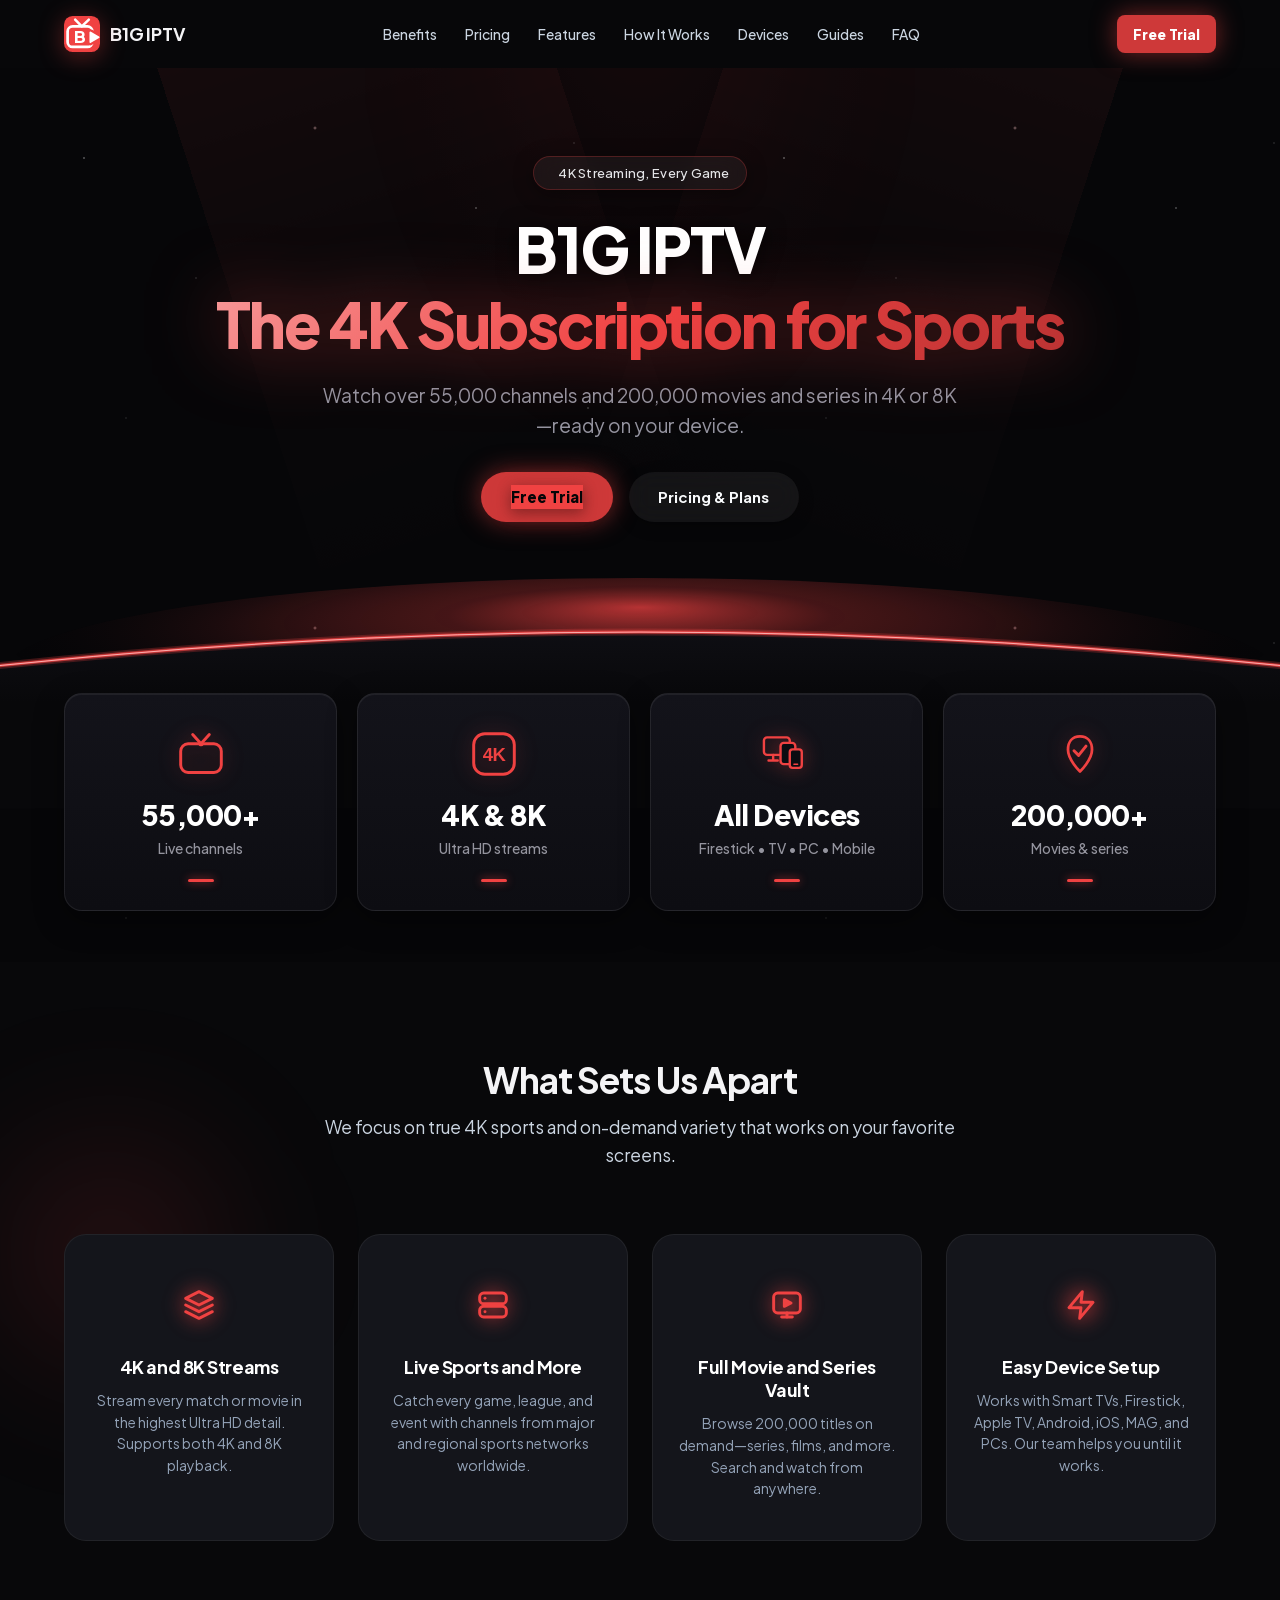
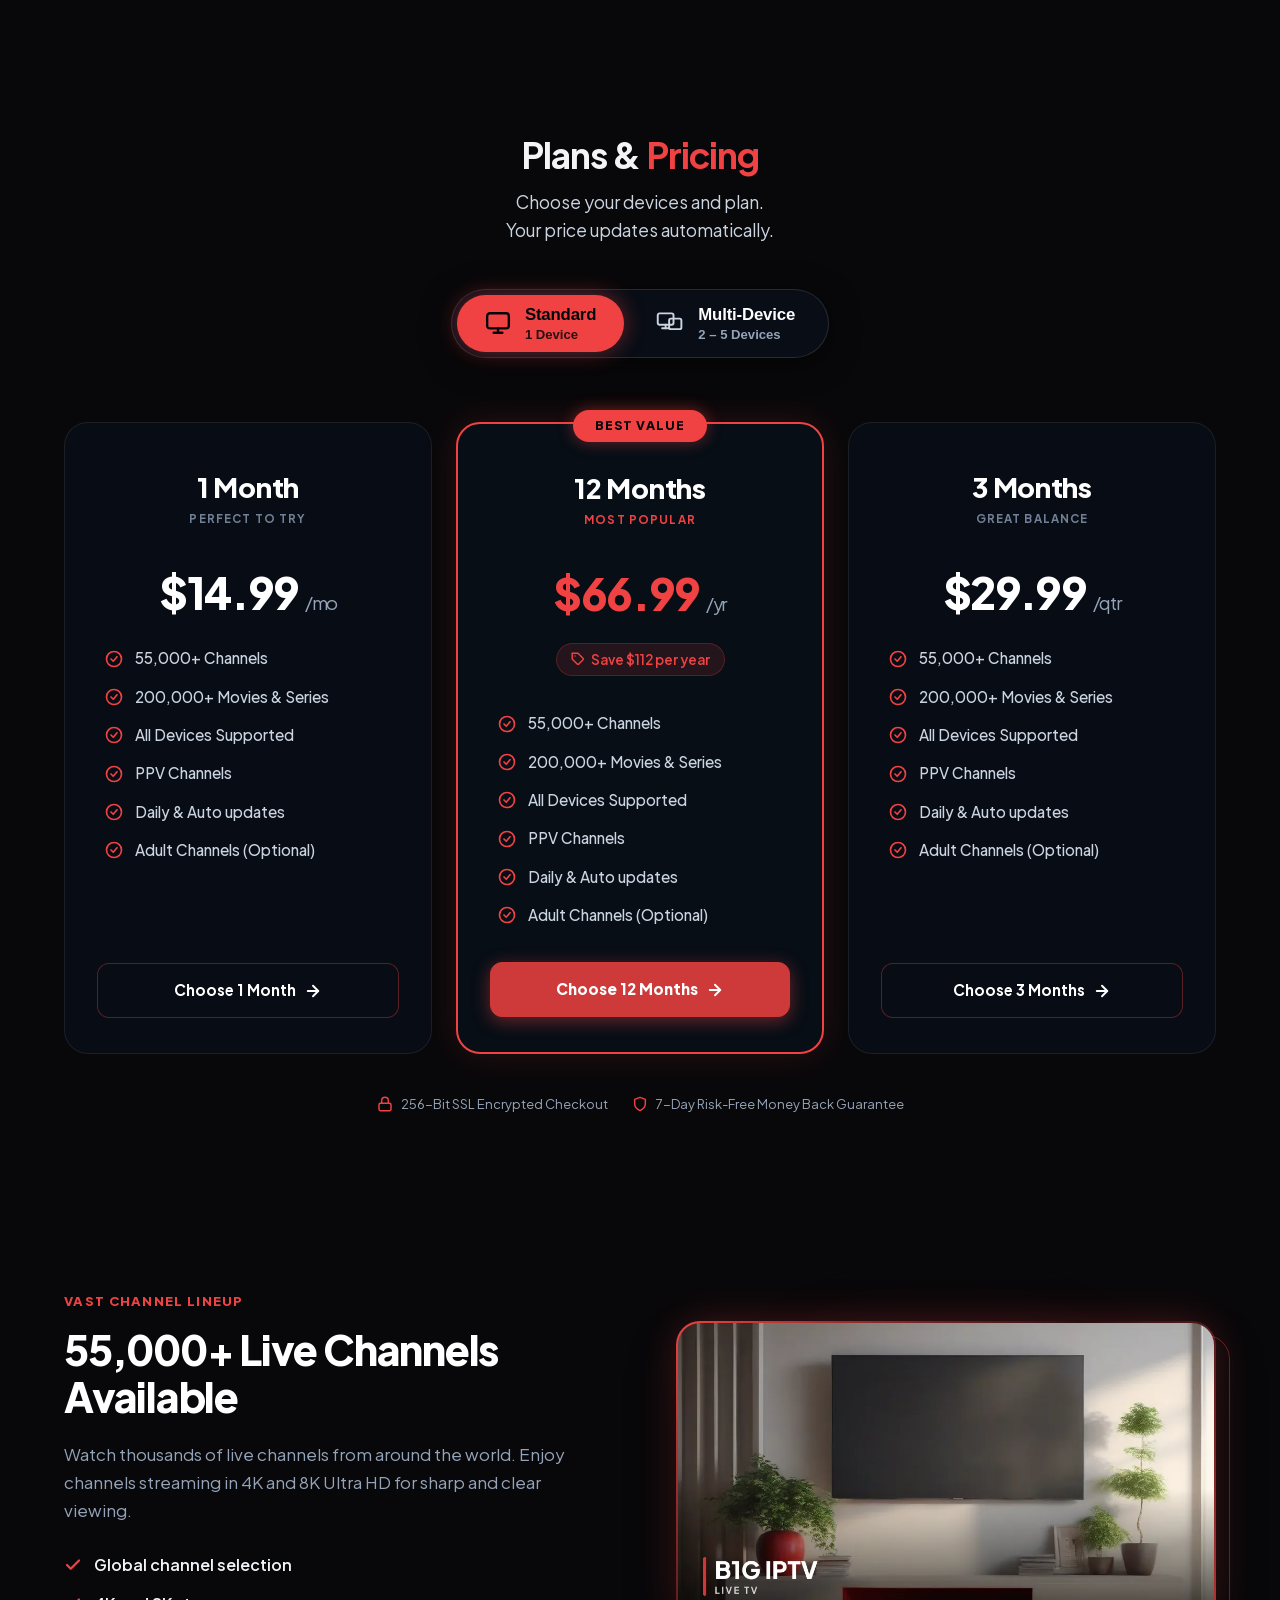
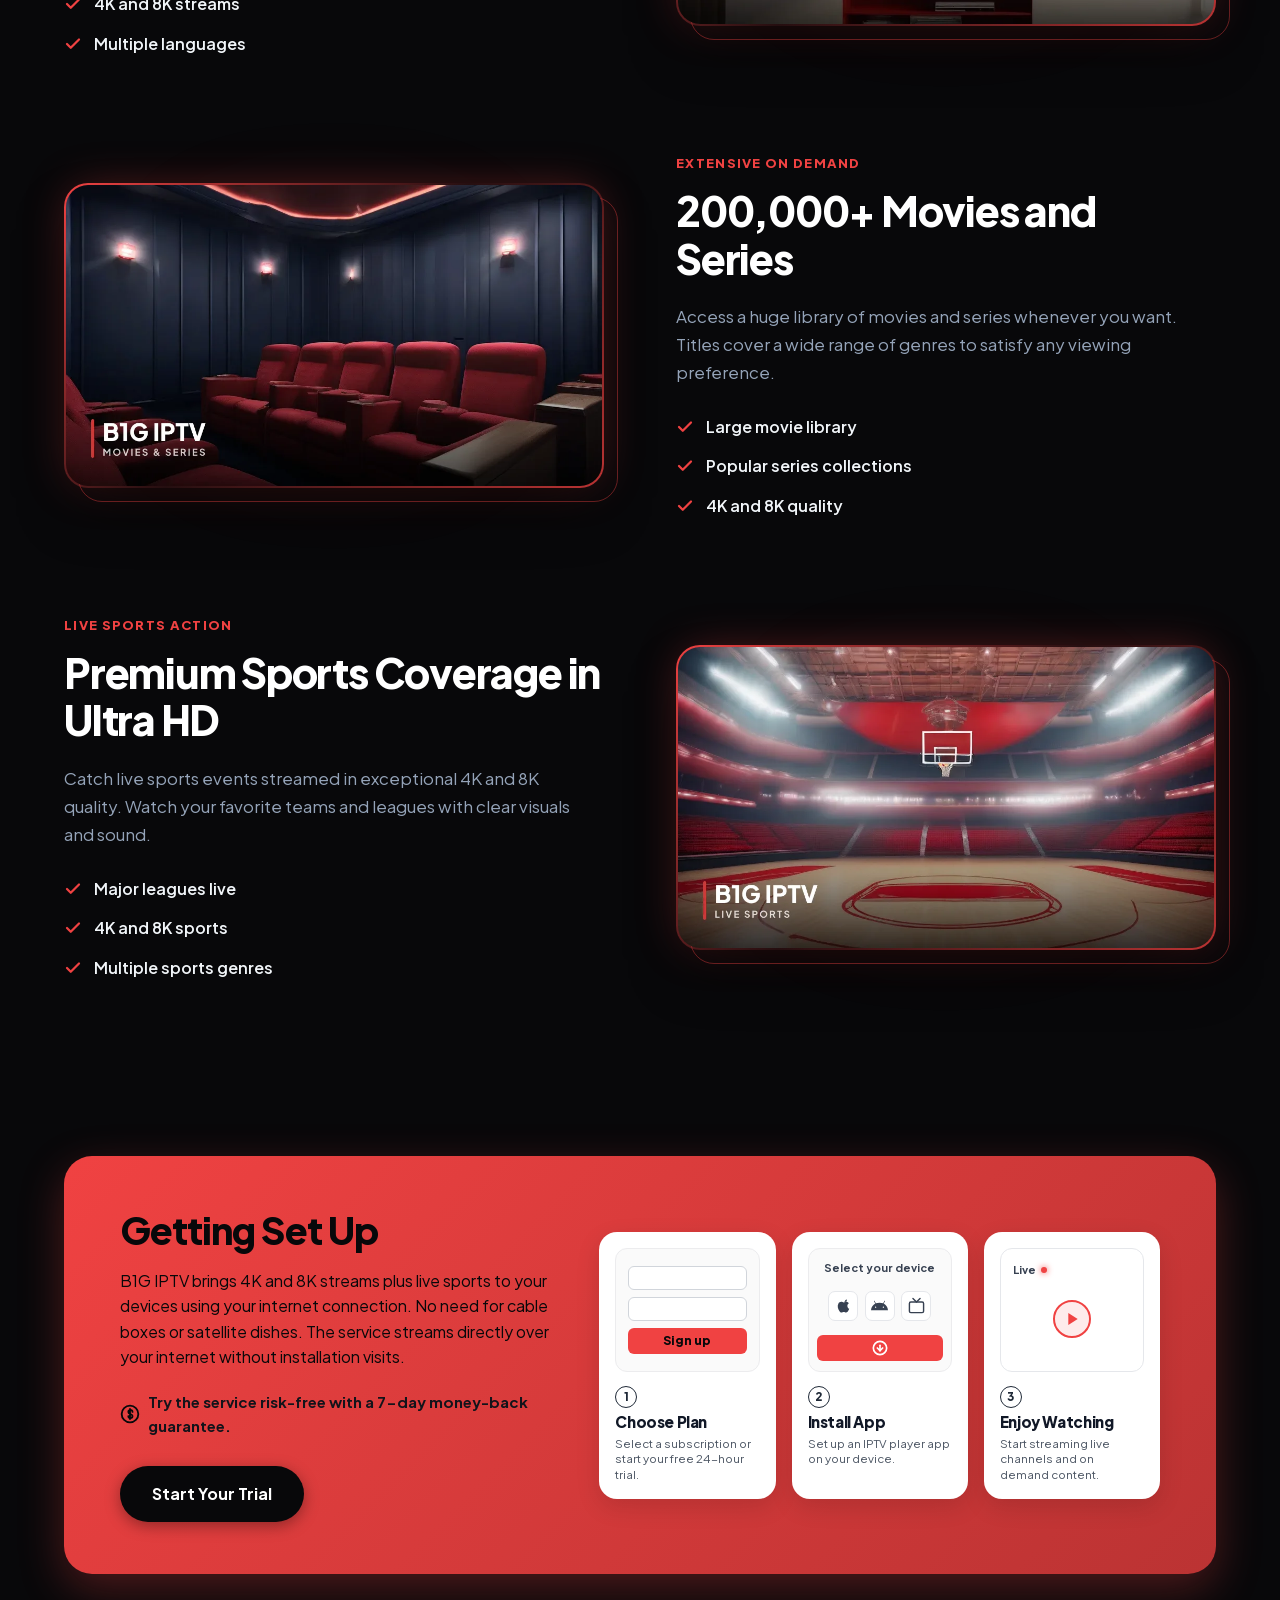
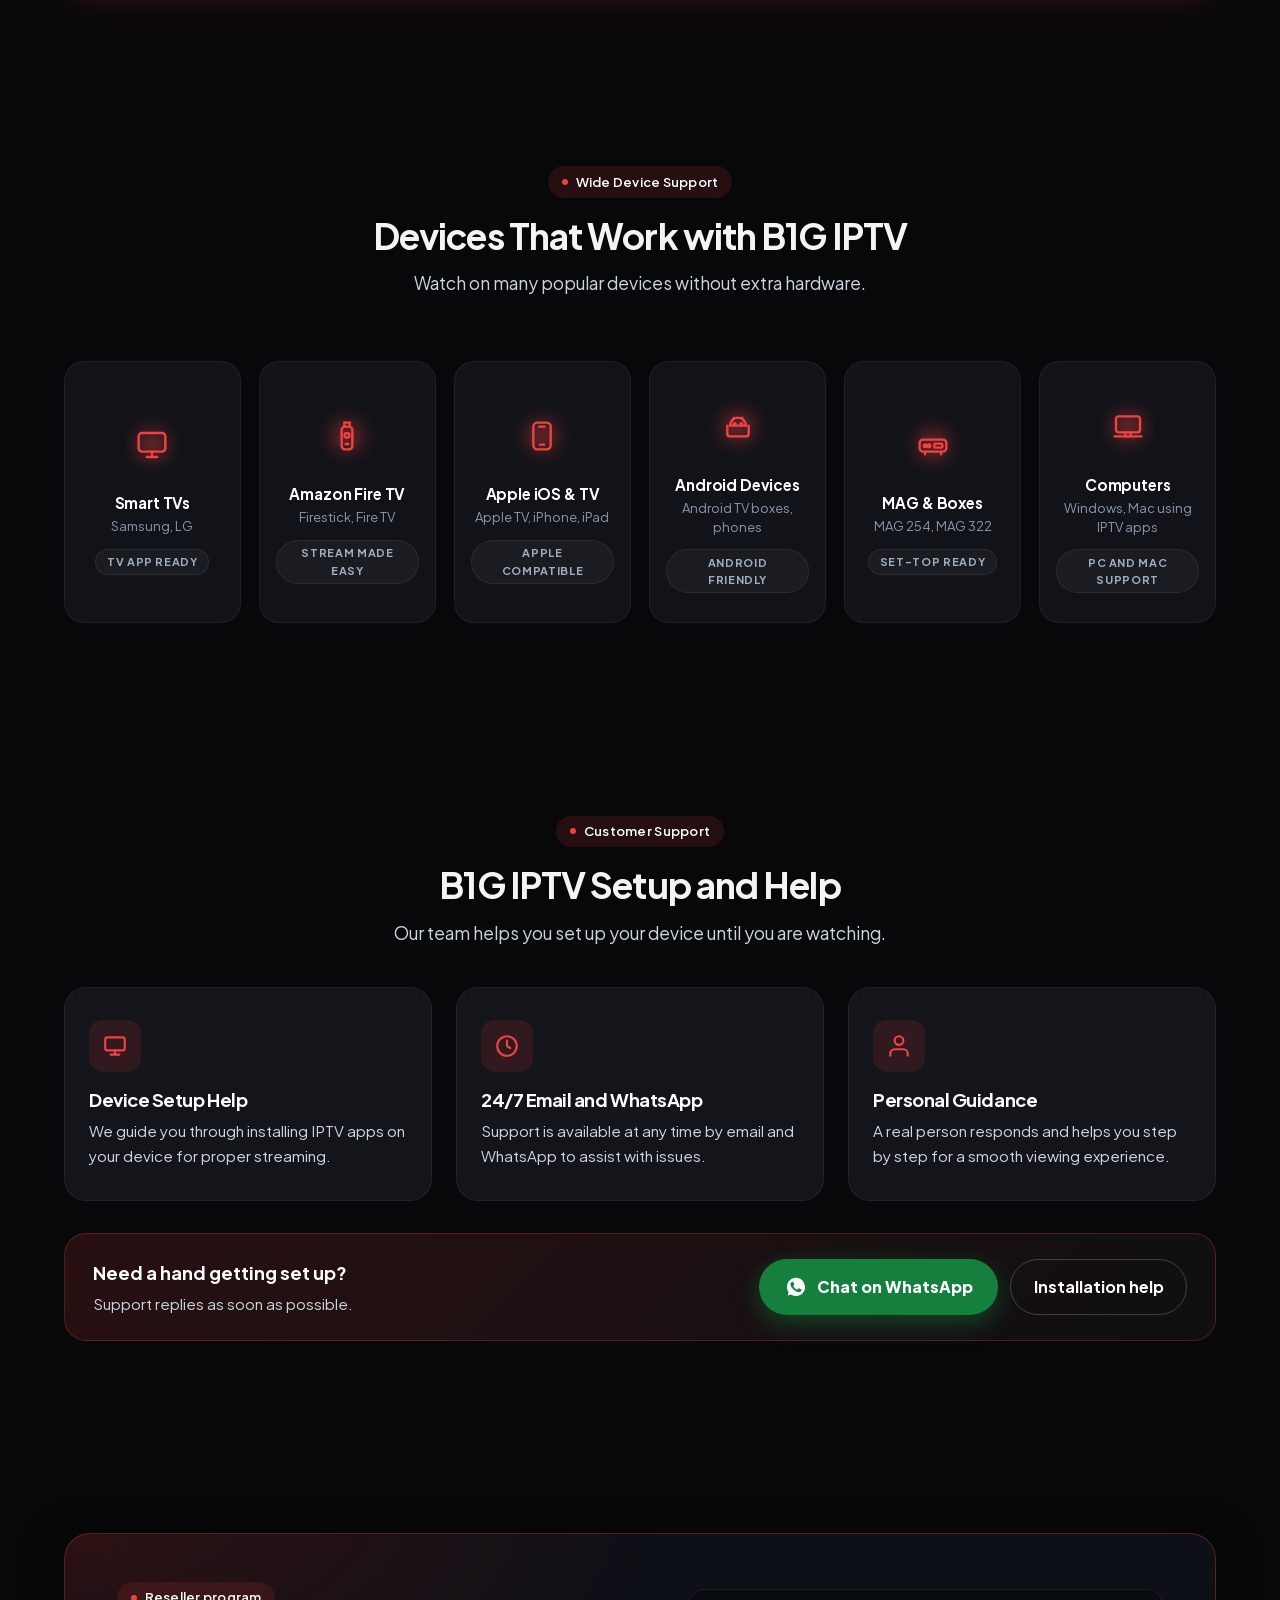
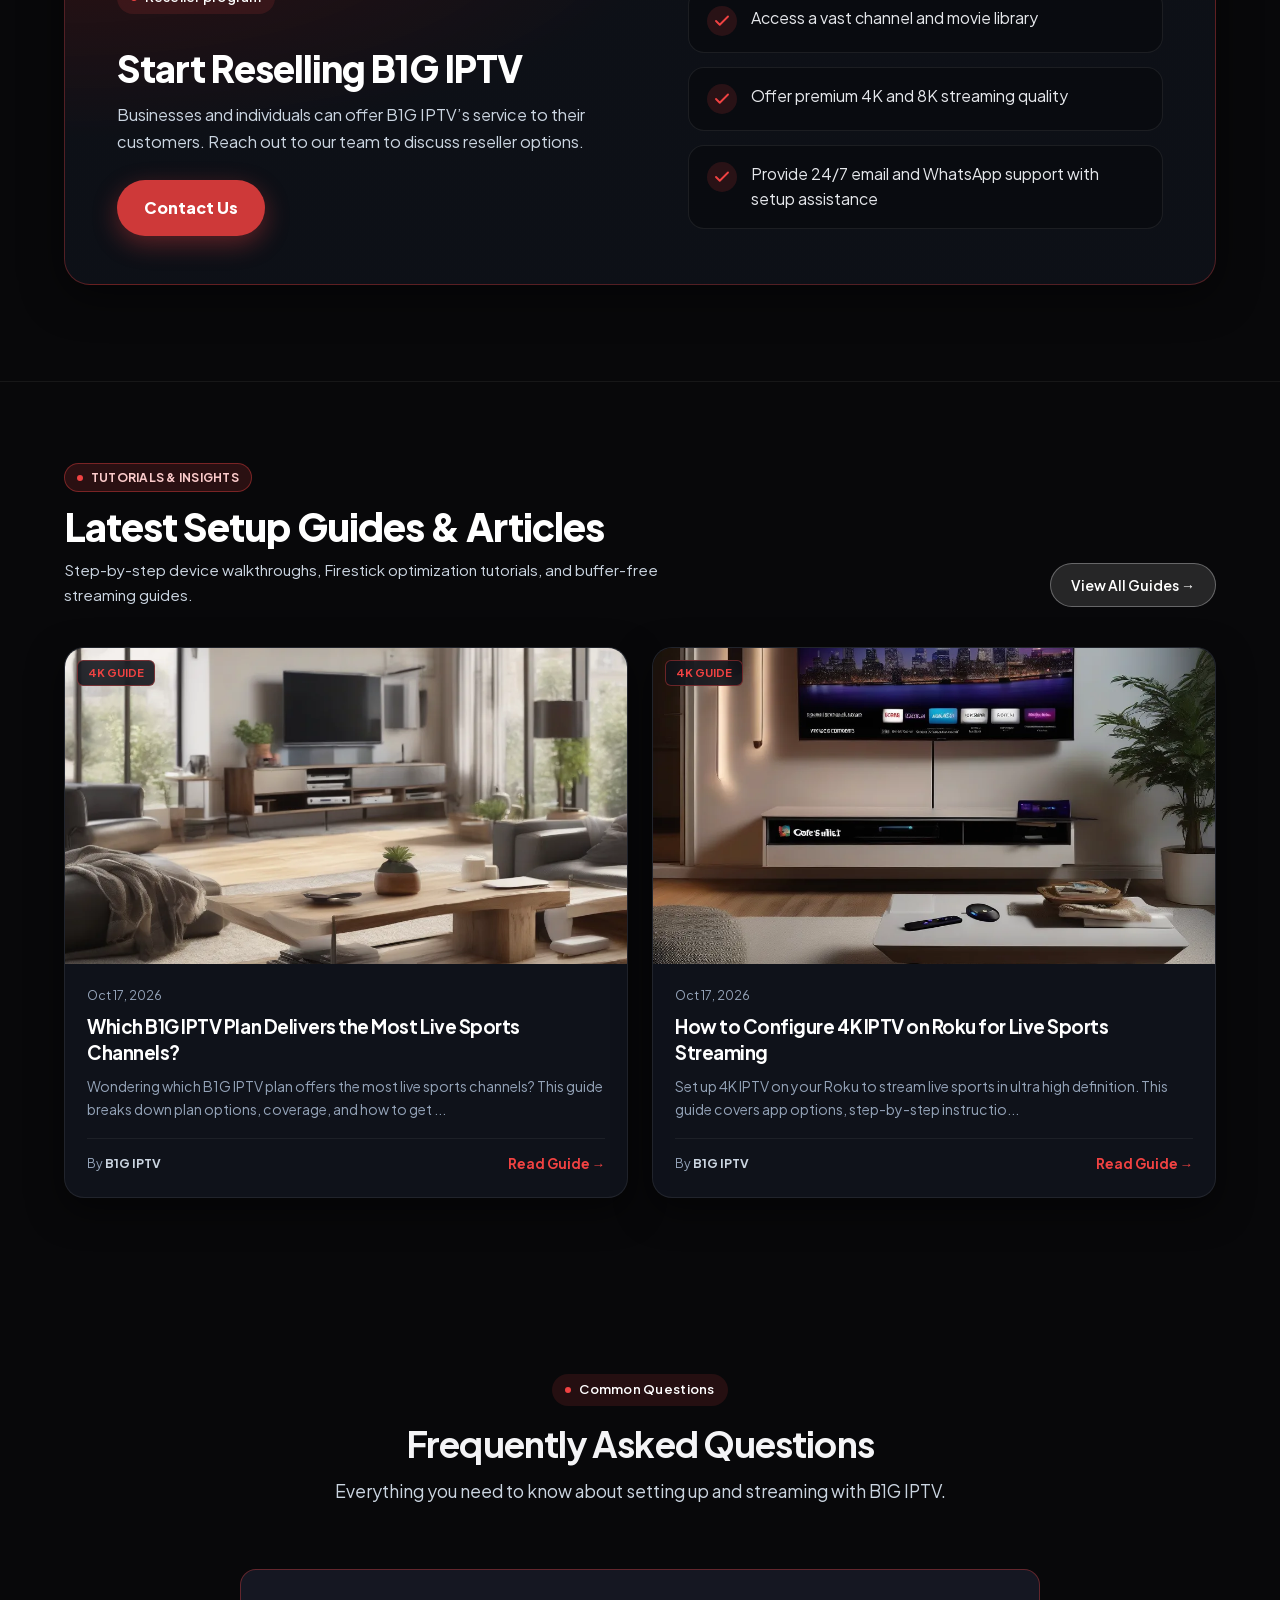
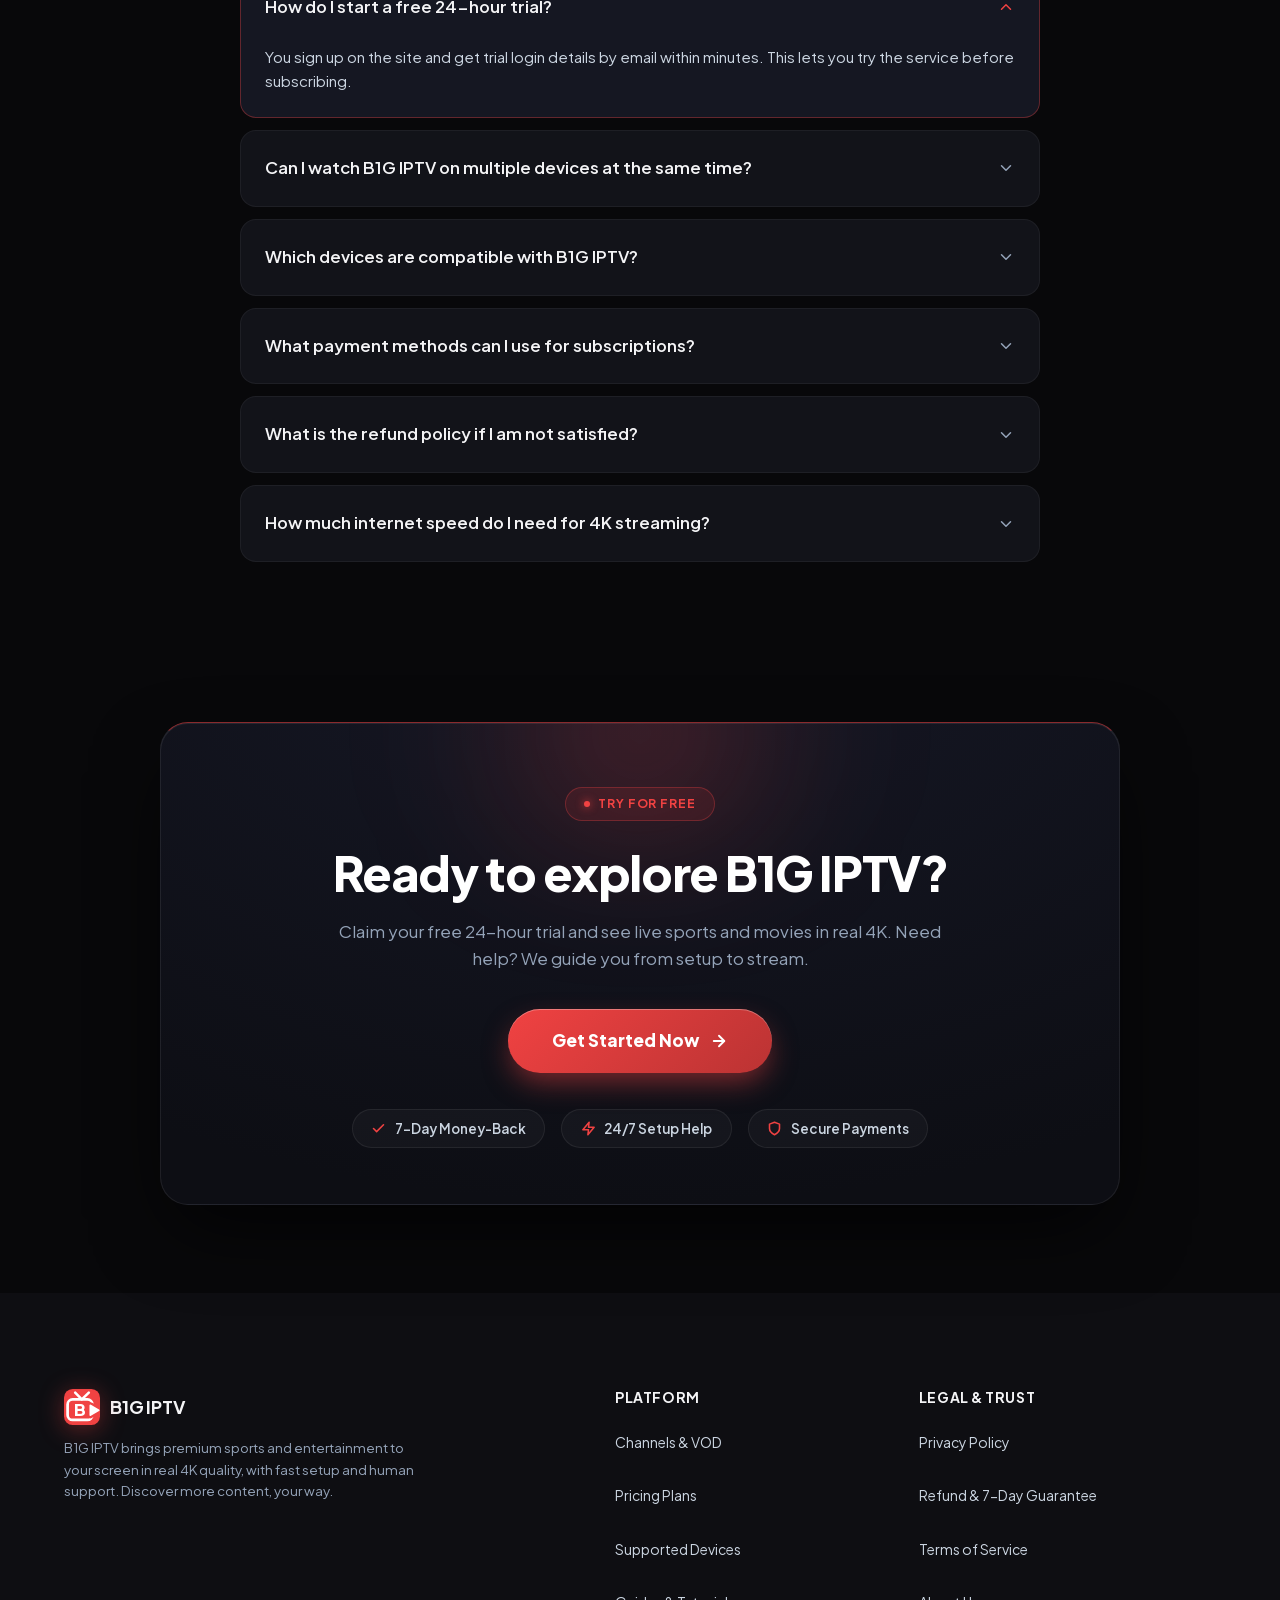
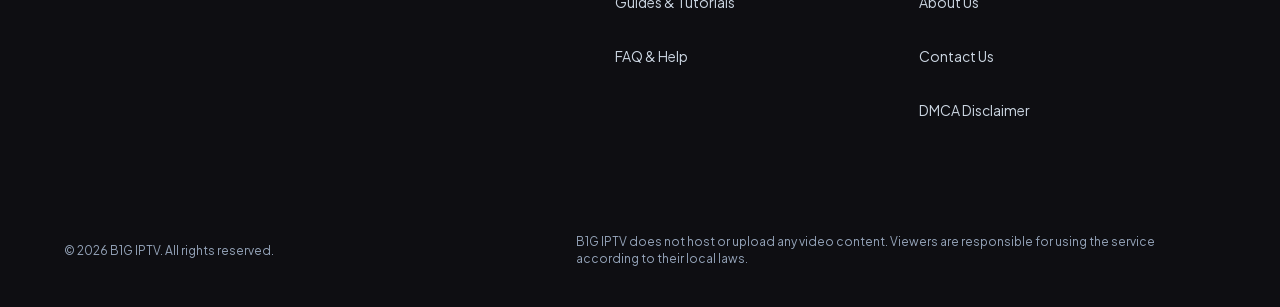
==== commit 4db215fb: "Deploy IPTV site via TVKIX Site Manager [2026-10-17T20:30:37.175Z]" ====
--- a/index.html
+++ b/index.html
@@ -921,8 +921,8 @@
         }
 
         /* Buttons */
-        .btn-pill-primary, .btn-pill-primary span, .btn-pill-primary:link, .btn-pill-primary:visited, .btn-primary { 
-            background: #f04242 !important; 
+        .btn-pill-primary, .btn-pill-primary:link, .btn-pill-primary:visited, .btn-primary { 
+            background: #ce3939 !important; 
             color: #ffffff !important; 
             font-weight: 800 !important; 
             box-shadow: 0 0 25px rgba(240, 66, 66, 0.5) !important; 
@@ -1264,20 +1264,20 @@
       <a href="#" class="brand-logo" aria-label="B1G IPTV Homepage">
         <span class="logo-icon" aria-hidden="true"><svg xmlns="http://www.w3.org/2000/svg" viewBox="0 0 100 100" width="100%" height="100%">
   <defs>
-    <linearGradient id="iconGrad_2v3rlh" x1="0%" y1="0%" x2="100%" y2="100%">
+    <linearGradient id="iconGrad_b2pqi3" x1="0%" y1="0%" x2="100%" y2="100%">
       <stop offset="0%" stop-color="#f04242"/>
       <stop offset="100%" stop-color="#f04242"/>
     </linearGradient>
   </defs>
-  <rect width="100" height="100" rx="24" fill="url(#iconGrad_2v3rlh)"/>
+  <rect width="100" height="100" rx="24" fill="url(#iconGrad_b2pqi3)"/>
   <defs>
-    <mask id="iconCut_2v3rlh">
+    <mask id="iconCut_b2pqi3">
       <rect width="100" height="100" fill="#ffffff"/>
       <path d="M 73.5 46 L 96 59 L 73.5 72 Z" fill="#000000" stroke="#000000" stroke-width="18.5" stroke-linejoin="round" stroke-linecap="round"/>
     </mask>
   </defs>
   <path d="M 31 10 L 49.5 29 L 69 10" fill="none" stroke="#ffffff" stroke-width="7" stroke-linecap="round" stroke-linejoin="round"/>
-  <rect x="10" y="29" width="69" height="57" rx="14" fill="none" stroke="#ffffff" stroke-width="7.5" stroke-linejoin="round" stroke-linecap="round" mask="url(#iconCut_2v3rlh)"/>
+  <rect x="10" y="29" width="69" height="57" rx="14" fill="none" stroke="#ffffff" stroke-width="7.5" stroke-linejoin="round" stroke-linecap="round" mask="url(#iconCut_b2pqi3)"/>
   <path d="M 73.5 46 L 96 59 L 73.5 72 Z" fill="#ffffff" stroke="#ffffff" stroke-width="5.5" stroke-linejoin="round" stroke-linecap="round"/>
   <text x="44" y="58" font-family="-apple-system, BlinkMacSystemFont, 'Plus Jakarta Sans', 'Arial Black', 'Montserrat', sans-serif" font-size="44" font-weight="900" fill="#ffffff" text-anchor="middle" dominant-baseline="central" textLength="32" lengthAdjust="spacingAndGlyphs">B</text>
 </svg></span>
@@ -2415,20 +2415,20 @@
           <a href="#" class="brand-logo" aria-label="B1G IPTV Homepage">
             <span class="logo-icon" aria-hidden="true"><svg xmlns="http://www.w3.org/2000/svg" viewBox="0 0 100 100" width="100%" height="100%">
   <defs>
-    <linearGradient id="iconGrad_2v3rlh" x1="0%" y1="0%" x2="100%" y2="100%">
+    <linearGradient id="iconGrad_b2pqi3" x1="0%" y1="0%" x2="100%" y2="100%">
       <stop offset="0%" stop-color="#f04242"/>
       <stop offset="100%" stop-color="#f04242"/>
     </linearGradient>
   </defs>
-  <rect width="100" height="100" rx="24" fill="url(#iconGrad_2v3rlh)"/>
+  <rect width="100" height="100" rx="24" fill="url(#iconGrad_b2pqi3)"/>
   <defs>
-    <mask id="iconCut_2v3rlh">
+    <mask id="iconCut_b2pqi3">
       <rect width="100" height="100" fill="#ffffff"/>
       <path d="M 73.5 46 L 96 59 L 73.5 72 Z" fill="#000000" stroke="#000000" stroke-width="18.5" stroke-linejoin="round" stroke-linecap="round"/>
     </mask>
   </defs>
   <path d="M 31 10 L 49.5 29 L 69 10" fill="none" stroke="#ffffff" stroke-width="7" stroke-linecap="round" stroke-linejoin="round"/>
-  <rect x="10" y="29" width="69" height="57" rx="14" fill="none" stroke="#ffffff" stroke-width="7.5" stroke-linejoin="round" stroke-linecap="round" mask="url(#iconCut_2v3rlh)"/>
+  <rect x="10" y="29" width="69" height="57" rx="14" fill="none" stroke="#ffffff" stroke-width="7.5" stroke-linejoin="round" stroke-linecap="round" mask="url(#iconCut_b2pqi3)"/>
   <path d="M 73.5 46 L 96 59 L 73.5 72 Z" fill="#ffffff" stroke="#ffffff" stroke-width="5.5" stroke-linejoin="round" stroke-linecap="round"/>
   <text x="44" y="58" font-family="-apple-system, BlinkMacSystemFont, 'Plus Jakarta Sans', 'Arial Black', 'Montserrat', sans-serif" font-size="44" font-weight="900" fill="#ffffff" text-anchor="middle" dominant-baseline="central" textLength="32" lengthAdjust="spacingAndGlyphs">B</text>
 </svg></span>
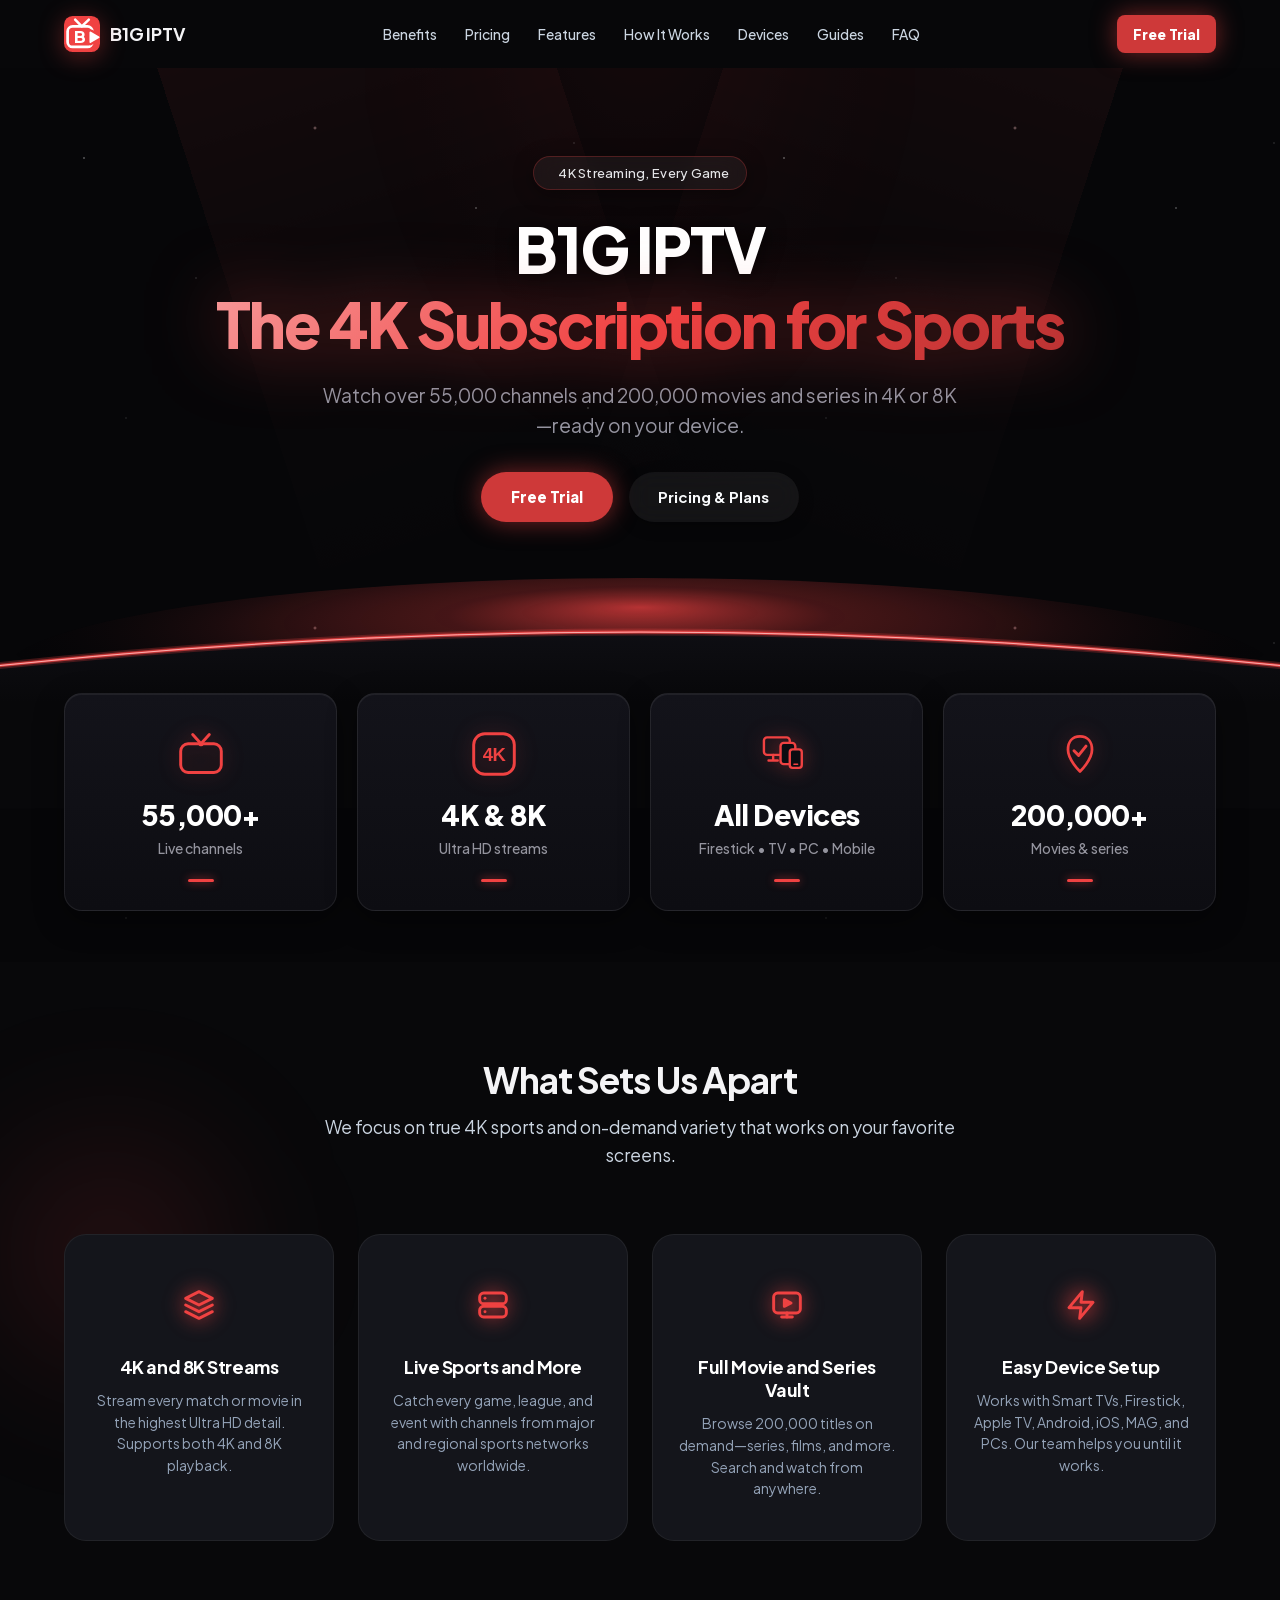
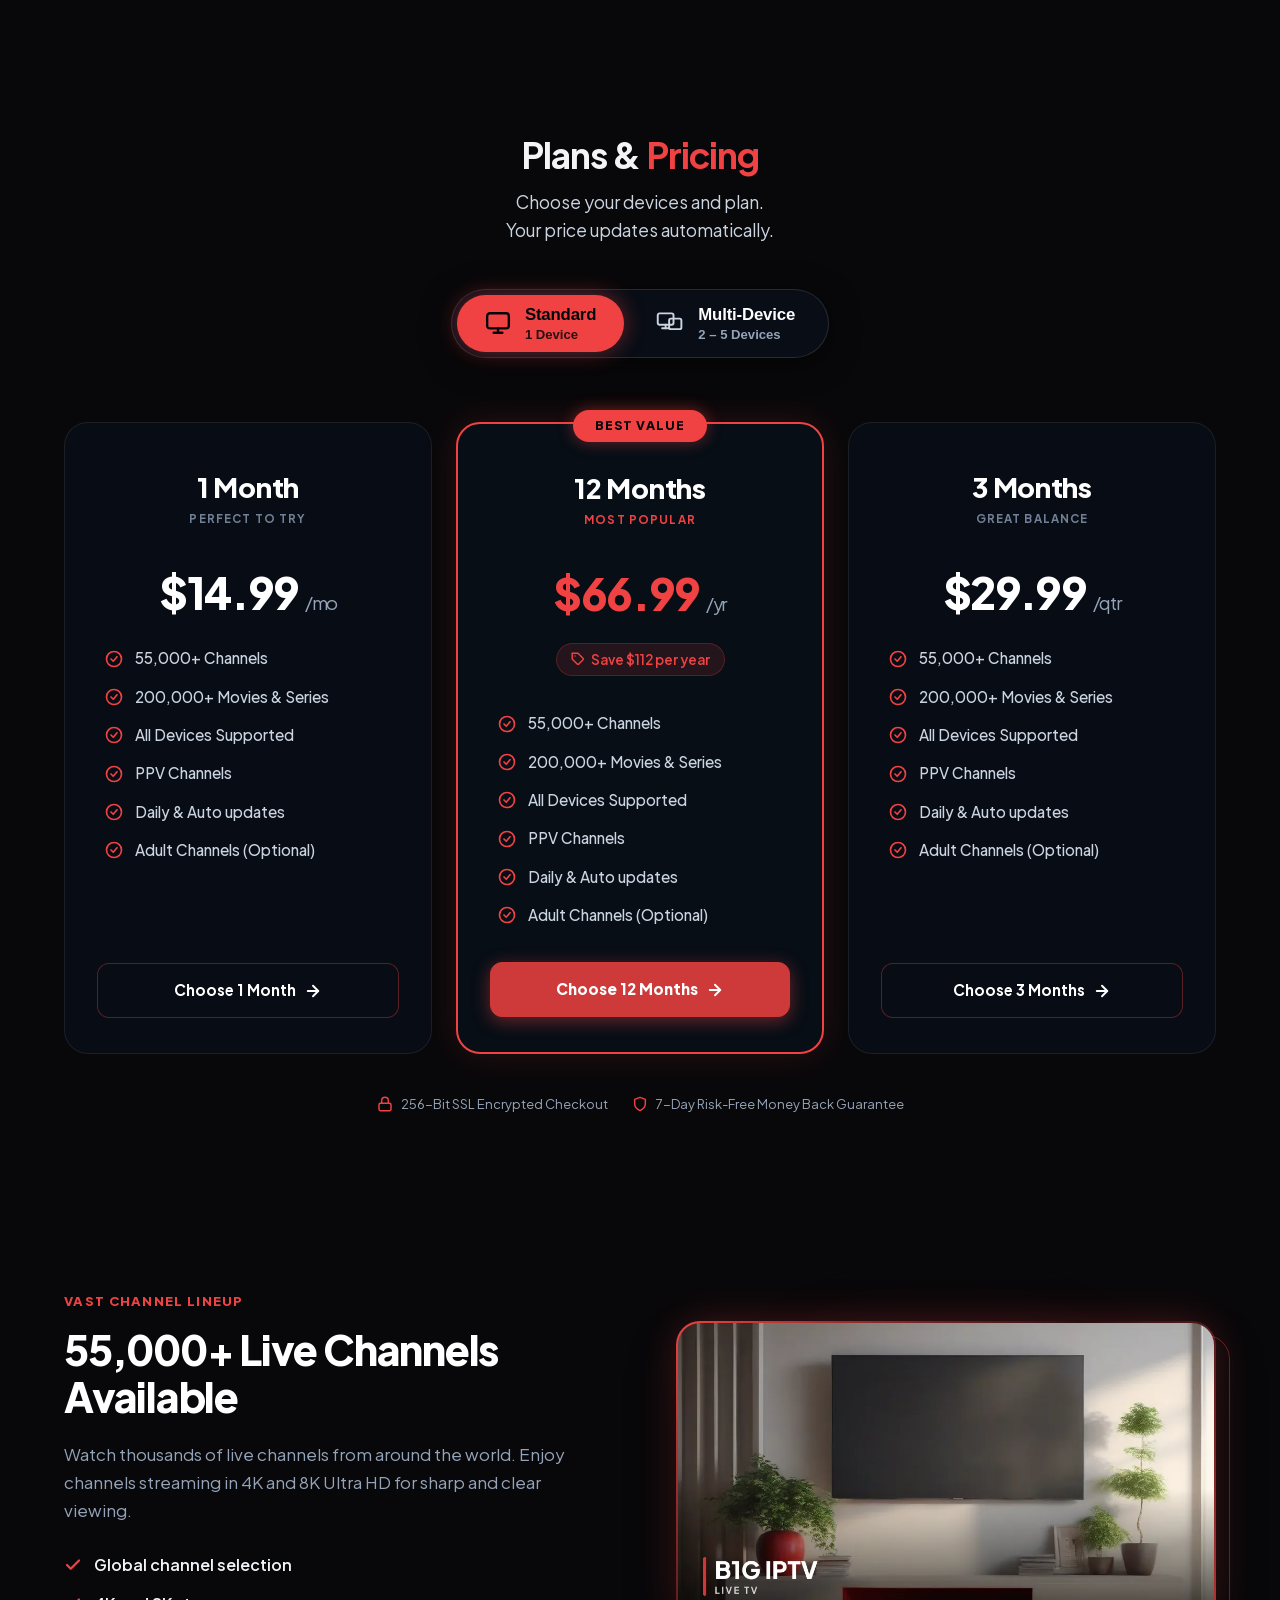
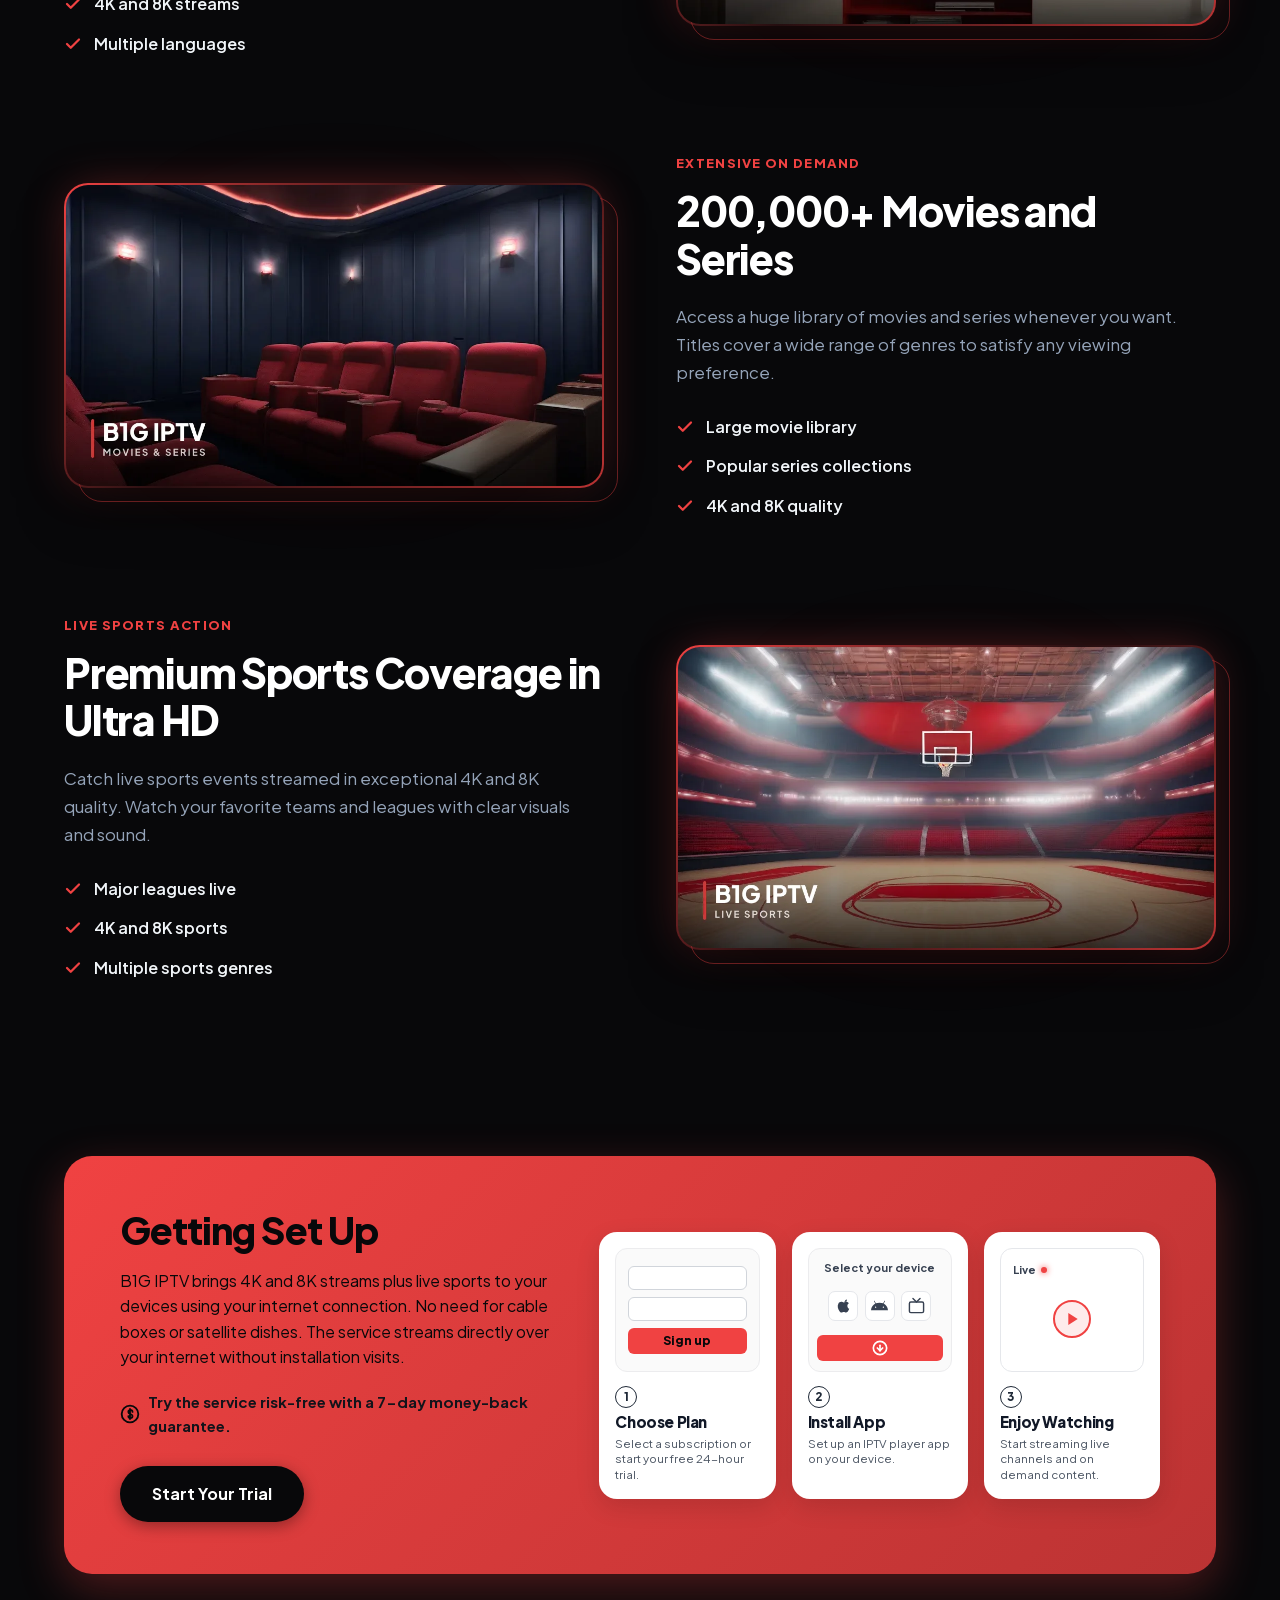
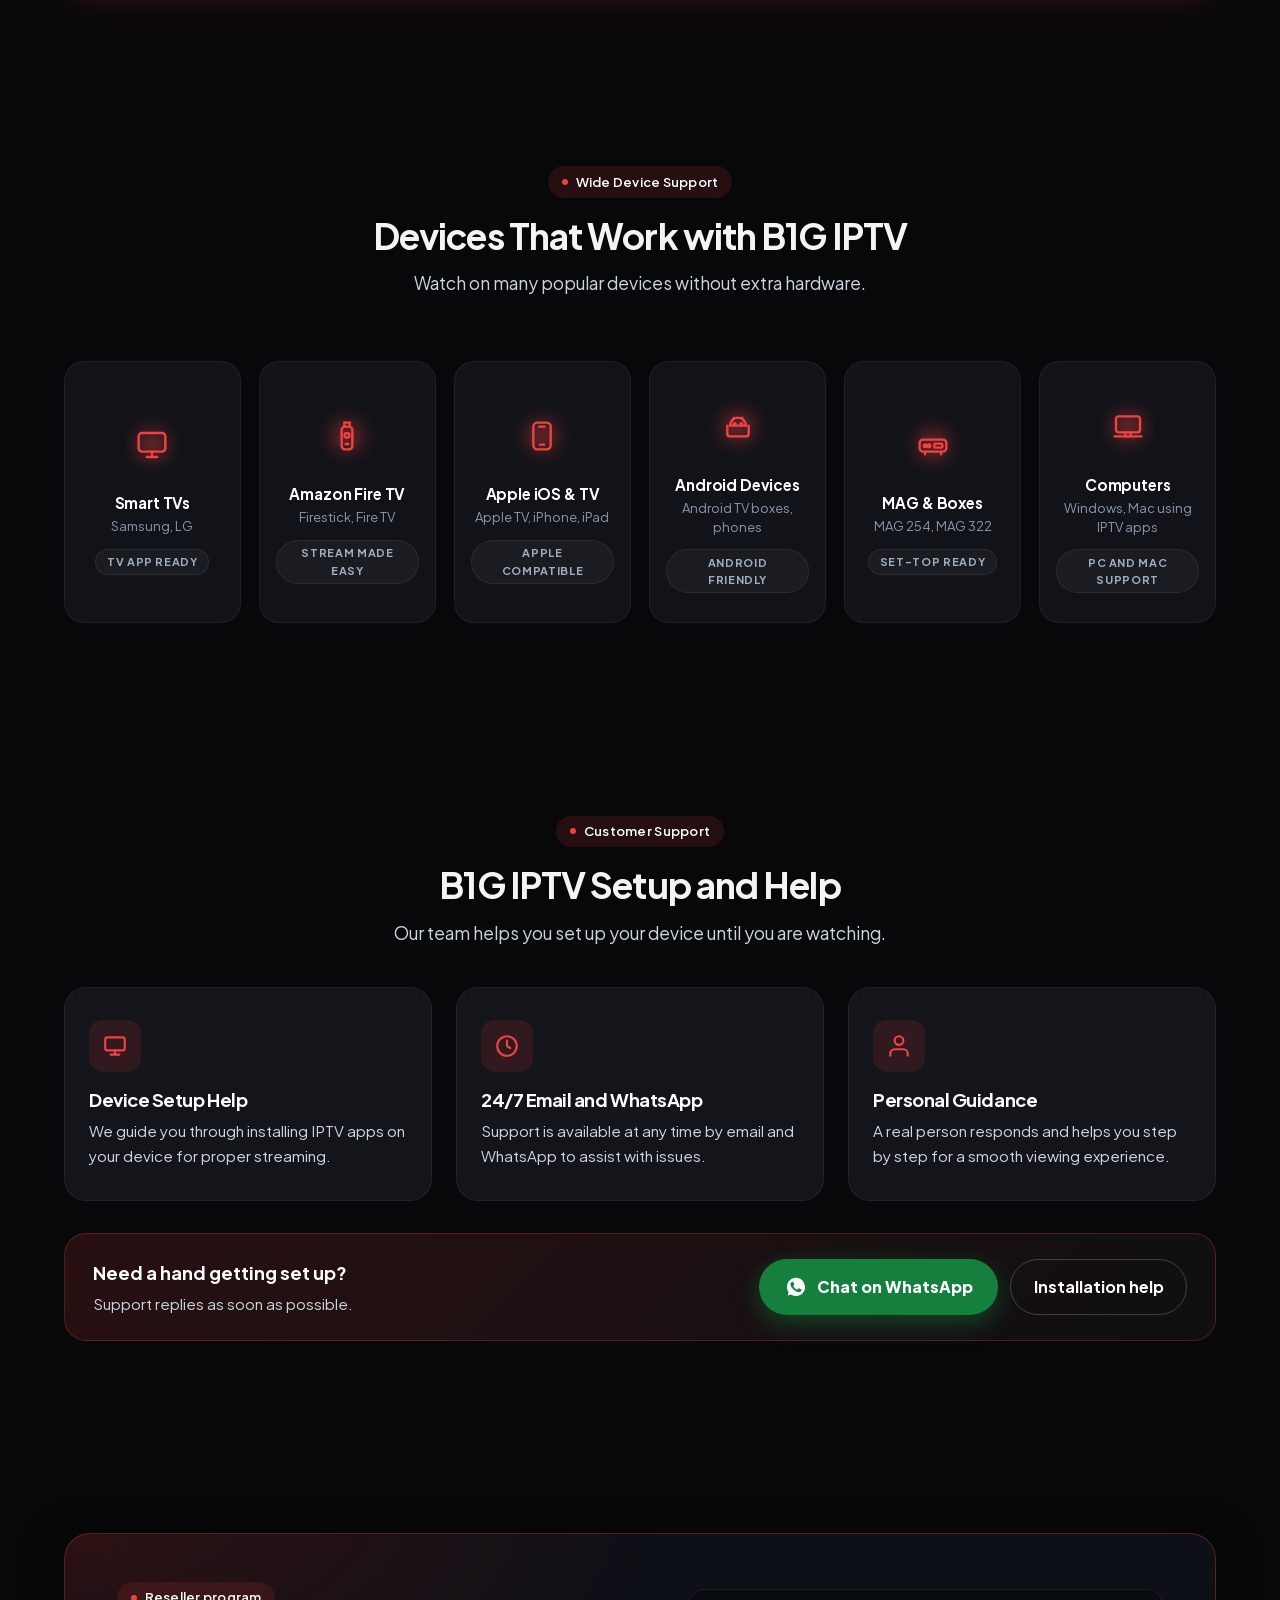
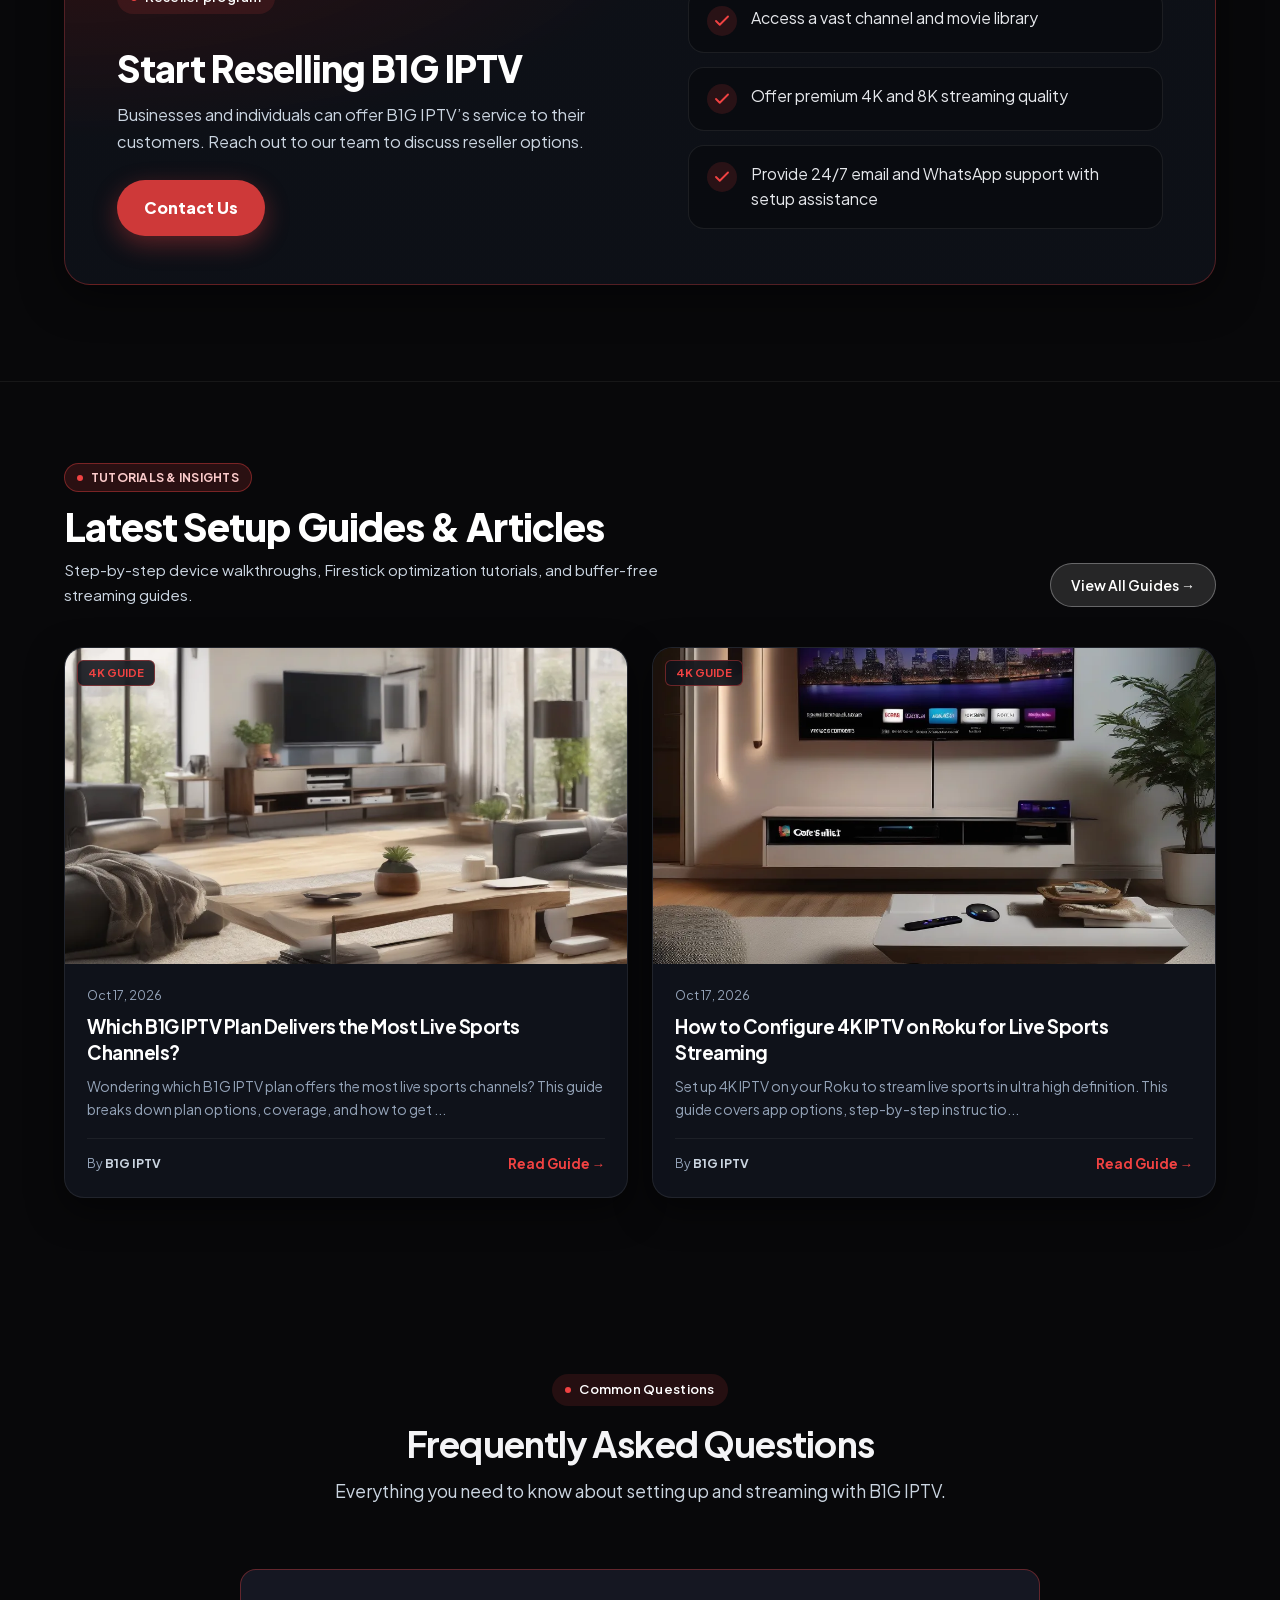
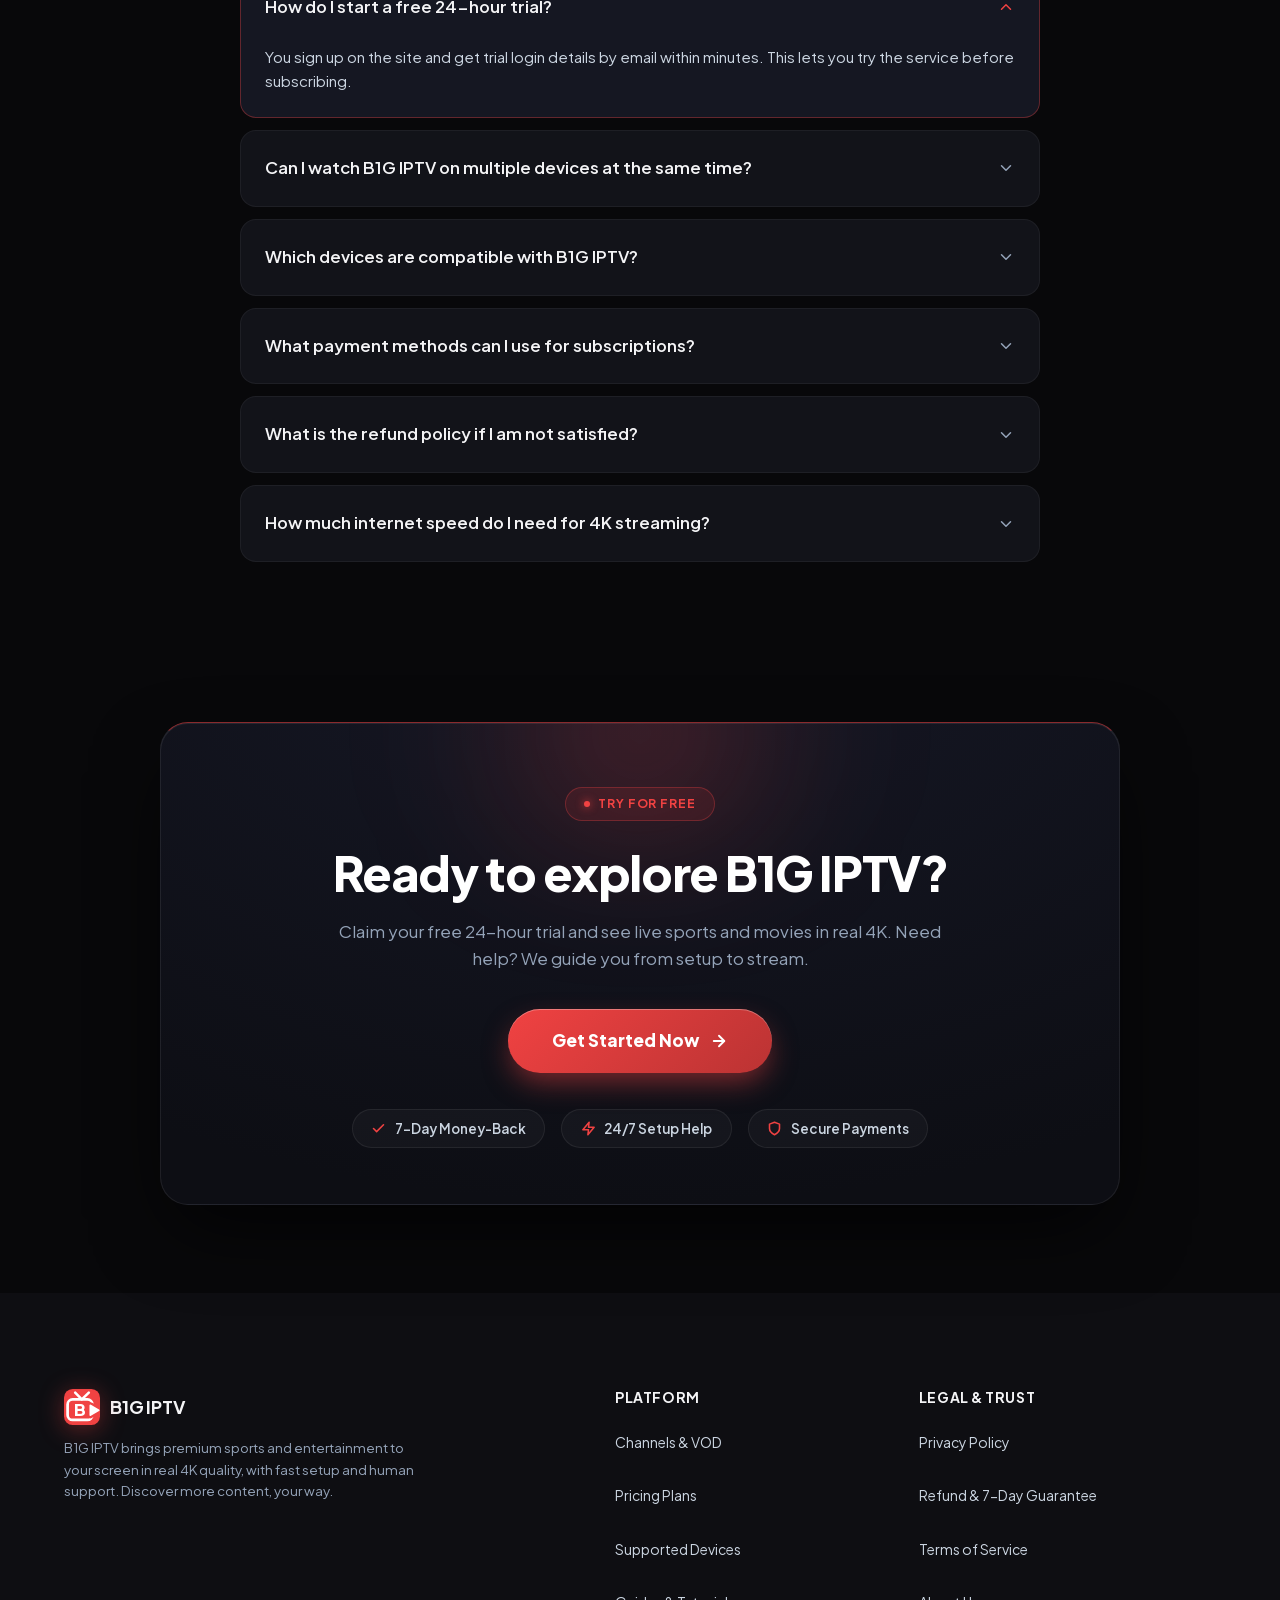
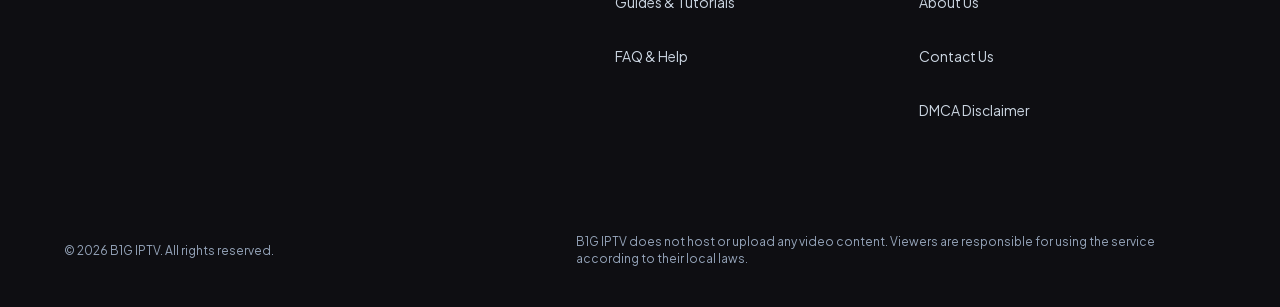
==== commit 93495835: "Deploy IPTV site via TVKIX Site Manager [2026-10-17T21:08:23.256Z]" ====
--- a/index.html
+++ b/index.html
@@ -41,7 +41,7 @@
 
   <!-- Main Stylesheet -->
   <style>
-@font-face{font-family:"Plus Jakarta Sans";font-style:normal;font-weight:400 800;font-display:swap;src:url("/assets/fonts/plus-jakarta-sans.woff2") format("woff2");unicode-range:U+0000-00FF,U+0131,U+0152-0153,U+02BB-02BC,U+02C6,U+02DA,U+02DC,U+0304,U+0308,U+0329,U+2000-206F,U+20AC,U+2122,U+2191,U+2193,U+2212,U+2215,U+FEFF,U+FFFD}:root{--bg-page:#08080a;--bg-surface:#0e0e12;--bg-card:#131318;--bg-card-hover:#181820;--bg-subtle:#1c1c24;--border-subtle:transparent;--border-medium:transparent;--border-accent:transparent;--border-highlight:transparent;--accent:#bb3333;--accent-hover:#bb3333;--accent-light:rgba(187, 51, 51,0.12);--accent-text:#fbcaca;--status-green:#22c55e;--status-green-bg:rgba(34,197,94,0.12);--text-primary:#f4f4f6;--text-secondary:#cbd5e1;--text-muted:#94a3b8;--text-inverse:#08080a;--font-family:"Plus Jakarta Sans",-apple-system,BlinkMacSystemFont,"Segoe UI",Roboto,Oxygen,Ubuntu,Cantarell,"Helvetica Neue",sans-serif;--line-height-base:1.6;--line-height-heading:1.2;--space-xs:0.5rem;--space-sm:0.75rem;--space-md:1rem;--space-lg:1.5rem;--space-xl:2.5rem;--space-2xl:4rem;--space-3xl:6rem;--max-width:1200px;--radius-sm:4px;--radius-md:8px;--radius-lg:12px;--radius-full:9999px;--transition-fast:0.15s ease;--transition-normal:0.25s ease}*,*::before,*::after{box-sizing:border-box;margin:0;padding:0}html{font-family:var(--font-family);font-size:16px;line-height:var(--line-height-base);color:var(--text-secondary);background-color:var(--bg-page);scroll-behavior:smooth;-webkit-text-size-adjust:100%;text-rendering:optimizeLegibility}body{min-height:100vh;display:flex;flex-direction:column;background-color:var(--bg-page);color:var(--text-secondary);overflow-x:hidden}h1,h2,h3,h4,h5,h6{color:var(--text-primary);font-weight:700;line-height:var(--line-height-heading);letter-spacing:-0.025em}h1{font-size:clamp(2rem,5vw,3.25rem);font-weight:800;margin-bottom:var(--space-md)}h2{font-size:clamp(1.75rem,3.5vw,2.25rem);margin-bottom:var(--space-sm)}h3{font-size:1.25rem;margin-bottom:var(--space-xs)}p{margin-bottom:var(--space-md)}p:last-child{margin-bottom:0}a{color:inherit;text-decoration:none;transition:color var(--transition-fast)}a:hover{color:var(--text-primary)}ul,ol{list-style:none}:focus-visible{outline:2px solid var(--accent);outline-offset:3px}.container{width:100%;max-width:var(--max-width);margin-inline:auto;padding-inline:var(--space-md)}@media (min-width:768px){.container{padding-inline:var(--space-lg)}}.section{padding-block:var(--space-2xl);border-bottom:none;scroll-margin-top:90px}@media (min-width:768px){.section{padding-block:var(--space-3xl)}}.section-header{text-align:center;max-width:680px;margin-inline:auto;margin-bottom:var(--space-2xl)}.section-header p{color:var(--text-secondary);font-size:1.1rem}.pill-badge{display:inline-flex;align-items:center;gap:0.5rem;padding:0.35rem 0.85rem;font-size:0.8125rem;font-weight:600;letter-spacing:0.02em;color:var(--accent-text);background-color:var(--accent-light);border:none;border-radius:var(--radius-full);margin-bottom:var(--space-md)}.pill-badge .dot{width:6px;height:6px;border-radius:50%;background-color:var(--accent)}.status-pill{display:inline-flex;align-items:center;gap:0.375rem;font-size:0.75rem;font-weight:500;color:#86efac;background-color:var(--status-green-bg);padding:0.25rem 0.625rem;border-radius:var(--radius-full);border:none}.status-pill .indicator{width:6px;height:6px;border-radius:50%;background-color:var(--status-green)}@media (max-width:640px){.header-actions .status-pill{display:none}}.btn{display:inline-flex;align-items:center;justify-content:center;gap:0.5rem;padding:0.75rem 1.5rem;font-size:0.9375rem;font-weight:600;border-radius:var(--radius-md);border:none;cursor:pointer;white-space:nowrap;transition:background-color var(--transition-fast),transform var(--transition-fast);text-decoration:none}.btn:active{transform:translateY(1px)}.btn-primary{background:linear-gradient(135deg,#bb3333 0%,#bb3333 100%);color:#ffffff !important;font-weight:700;border:none}.btn-primary:hover{background-color:var(--accent-hover);color:#ffffff}.btn-secondary{background-color:var(--bg-card);color:var(--text-primary);border:none}.btn-secondary:hover{background-color:var(--bg-subtle);color:#ffffff}.btn-block{width:100%}.btn-sm{padding:0.5rem 1rem;font-size:0.875rem}.btn-group{display:flex;flex-direction:column;gap:0.75rem;width:100%}@media (min-width:480px){.btn-group{flex-direction:row;justify-content:center;width:auto}}.site-header{position:sticky;top:0;z-index:100;background-color:rgba(8,8,10,0.95);border-bottom:none;backdrop-filter:blur(8px);-webkit-backdrop-filter:blur(8px)}.header-container{display:flex;align-items:center;justify-content:space-between;height:68px}.brand-logo{display:flex;align-items:center;gap:0.625rem;font-size:1.125rem;font-weight:700;color:var(--text-primary);letter-spacing:-0.01em}.logo-icon{display:inline-flex;align-items:center;justify-content:center;width:32px;height:32px;background-color:var(--accent);color:#ffffff;border-radius:var(--radius-sm);font-weight:900;font-size:1rem}.brand-accent{color:var(--accent)}.nav-menu{display:none}@media (min-width:900px){.nav-menu{display:flex;align-items:center;gap:1.75rem}}.nav-link{font-size:0.875rem;font-weight:500;color:var(--text-secondary)}.nav-link:hover{color:var(--text-primary)}.header-actions{display:flex;align-items:center;gap:0.875rem}.menu-toggle{display:flex;flex-direction:column;justify-content:center;gap:5px;width:38px;height:38px;padding:8px;background-color:var(--bg-card);border:none;border-radius:var(--radius-sm);cursor:pointer;color:var(--text-primary)}@media (min-width:900px){.menu-toggle{display:none}}.menu-bar{display:block;width:100%;height:2px;background-color:var(--text-primary);transition:transform var(--transition-fast),opacity var(--transition-fast)}.menu-toggle[aria-expanded="true"] .menu-bar:nth-child(1){transform:translateY(7px) rotate(45deg)}.menu-toggle[aria-expanded="true"] .menu-bar:nth-child(2){opacity:0}.menu-toggle[aria-expanded="true"] .menu-bar:nth-child(3){transform:translateY(-7px) rotate(-45deg)}.mobile-nav{display:none;position:fixed;top:68px;left:0;right:0;bottom:0;background-color:#08080a;border-bottom:none;padding:var(--space-xl) var(--space-lg);flex-direction:column;gap:var(--space-md);z-index:999;overflow-y:auto}.mobile-nav.is-open{display:flex}@media (min-width:900px){.mobile-nav{display:none !important}}.mobile-nav-link{font-size:1.125rem;font-weight:600;color:var(--text-primary);padding-block:0.5rem;border-bottom:none}.hero-section{position:relative;background-color:#060608;padding-top:clamp(3.5rem,7vw,5.5rem);padding-bottom:clamp(2rem,4vw,3.5rem);text-align:center;overflow:hidden}.hero-cosmic-backdrop{position:absolute;inset:0;pointer-events:none;overflow:hidden;z-index:1;contain:strict}.light-ray{position:absolute;top:-120px;width:380px;height:600px;opacity:0.16;transform-origin:top center;pointer-events:none;will-change:transform}.light-ray-left{left:10%;background:linear-gradient(180deg,rgba(240, 66, 66,0.5) 0%,rgba(240, 66, 66,0.08) 60%,transparent 100%);transform:rotate(-18deg)}.light-ray-right{right:10%;background:linear-gradient(180deg,rgba(240, 66, 66,0.45) 0%,rgba(240, 66, 66,0.08) 60%,transparent 100%);transform:rotate(18deg)}.light-ray-center{left:50%;transform:translateX(-50%);width:550px;height:480px;background:radial-gradient(ellipse at top,rgba(240, 66, 66,0.2) 0%,rgba(240, 66, 66,0.05) 50%,transparent 80%);opacity:0.35}.cosmic-stars{position:absolute;inset:0;background-image:radial-gradient(1.5px 1.5px at 12% 18%,rgba(255,255,255,0.65),transparent),radial-gradient(1px 1px at 28% 42%,rgba(255,255,255,0.45),transparent),radial-gradient(2px 2px at 45% 12%,rgba(251, 202, 202,0.75),transparent),radial-gradient(1.5px 1.5px at 68% 28%,rgba(255,255,255,0.55),transparent),radial-gradient(1px 1px at 82% 15%,rgba(255,255,255,0.45),transparent),radial-gradient(1.5px 1.5px at 92% 38%,rgba(251, 202, 202,0.65),transparent),radial-gradient(1px 1px at 18% 70%,rgba(255,255,255,0.35),transparent),radial-gradient(1.5px 1.5px at 84% 68%,rgba(255,255,255,0.4),transparent);background-repeat:repeat;background-size:700px 500px;opacity:0.7}.hero-container{position:relative;z-index:3}.hero-content{max-width:860px;margin-inline:auto;display:flex;flex-direction:column;align-items:center}.hero-badge-pill{display:inline-flex;align-items:center;gap:0.5rem;padding:0.35rem 1rem;background:rgba(255,255,255,0.05);border:none;border-radius:var(--radius-full);font-size:0.8125rem;font-weight:500;letter-spacing:0.02em;color:#e4e4e7;margin-bottom:1.5rem;backdrop-filter:blur(12px);-webkit-backdrop-filter:blur(12px);box-shadow:0 4px 20px rgba(0,0,0,0.4);transition:background-color var(--transition-fast),transform var(--transition-fast)}.hero-badge-pill:hover{background:rgba(255,255,255,0.08);transform:translateY(-1px)}.badge-spark{color:#bb3333;font-size:0.875rem;text-shadow:0 0 10px rgba(187, 51, 51,0.9),0 0 20px rgba(187, 51, 51,0.5);line-height:1}.hero-title{display:flex;flex-direction:column;align-items:center;gap:0.25rem;font-size:clamp(2.1rem,5.2vw,3.85rem);font-weight:800;line-height:1.15;letter-spacing:-0.035em;margin-bottom:1.25rem}.title-top{color:#ffffff;text-shadow:0 2px 20px rgba(0,0,0,0.8)}.title-bottom{color:#f04242;background:linear-gradient(135deg,#f04242 0%,#f04242 50%,#bb3333 100%);-webkit-background-clip:text;-webkit-text-fill-color:transparent;background-clip:text;filter:drop-shadow(0 0 35px rgba(187, 51, 51,0.45))}.hero-description{font-size:clamp(1rem,2vw,1.1875rem);color:#9494a0;line-height:1.6;max-width:640px;margin-inline:auto;margin-bottom:2rem}.hero-btn-group{display:flex;flex-direction:row;align-items:center;justify-content:center;gap:1rem;flex-wrap:wrap;margin-bottom:2.5rem}.btn-pill{display:inline-flex;align-items:center;justify-content:center;gap:0.5rem;padding:0.8rem 1.85rem;font-size:0.9375rem;font-weight:600;border-radius:var(--radius-full);border:none;cursor:pointer;white-space:nowrap}.btn-pill,.btn-pill span,.btn-pill:link,.btn-pill:visited{text-decoration:none}.btn-pill-primary,.btn-pill-primary span,.btn-pill-primary:link,.btn-pill-primary:visited{background:var(--accent);color:#050507 !important;font-weight:800 !important;border:none;box-shadow:0 0 25px rgba(187, 51, 51,0.45),0 4px 14px rgba(0,0,0,0.4)}.btn-pill-primary:hover,.btn-pill-primary:hover span{transform:translateY(-2px) scale(1.02);box-shadow:0 0 35px rgba(187, 51, 51,0.7),0 6px 22px rgba(0,0,0,0.5);color:#000000 !important}.btn-pill-glass{background-color:rgba(255,255,255,0.06);color:#f8fafc !important;border:none;backdrop-filter:blur(12px);-webkit-backdrop-filter:blur(12px);box-shadow:0 4px 15px rgba(0,0,0,0.3)}.btn-pill-glass span{color:#f8fafc !important}.btn-pill-glass:hover{background-color:rgba(255,255,255,0.12);color:#ffffff !important;transform:translateY(-2px);box-shadow:0 6px 20px rgba(0,0,0,0.4)}.hero-horizon{position:relative;width:100%;margin-top:1rem;margin-bottom:-15px;overflow:visible;pointer-events:none;z-index:2;display:flex;justify-content:center}.horizon-svg{width:100%;height:clamp(140px,18vw,240px);display:block;overflow:visible}.hero-metrics-container{position:relative;z-index:3;margin-top:-115px}@media (max-width:640px){.hero-metrics-container{margin-top:-50px}.hero-btn-group{flex-direction:column;width:100%;max-width:320px;margin-inline:auto}.btn-pill{width:100%}.horizon-svg{height:120px}}.metrics-grid{display:grid;grid-template-columns:repeat(2,1fr);gap:1rem;margin-top:0}@media (min-width:860px){.metrics-grid{grid-template-columns:repeat(4,1fr);gap:1.25rem}}.metric-card{position:relative;background-color:#0c0c11;background:linear-gradient(180deg,#13131a 0%,#0d0d12 100%);border:1px solid rgba(255,255,255,0.08);border-radius:18px;padding:2.25rem 1rem 1.75rem 1rem;display:flex;flex-direction:column;align-items:center;justify-content:center;text-align:center;box-shadow:0 10px 30px rgba(0,0,0,0.4),inset 0 1px 0 rgba(255,255,255,0.06);transition:transform var(--transition-normal),box-shadow var(--transition-normal),border-color var(--transition-normal),background-color var(--transition-normal)}.metric-card:hover{transform:translateY(-3px);background-color:#101016;border-color:rgba(240, 66, 66,0.4);box-shadow:0 14px 40px rgba(0,0,0,0.55),0 0 25px rgba(187, 51, 51,0.15)}.metric-icon-wrap{display:flex;align-items:center;justify-content:center;width:56px;height:48px;max-width:56px;max-height:48px;background:transparent;border:none;margin-inline:auto;margin-bottom:1.25rem;overflow:visible;flex-shrink:0}.metric-icon-art{width:56px !important;height:48px !important;max-width:56px !important;max-height:48px !important;display:block;flex-shrink:0;filter:drop-shadow(0 0 10px rgba(240, 66, 66,0.22));transition:transform var(--transition-fast),filter var(--transition-fast)}.metric-card:hover .metric-icon-art{transform:scale(1.06);filter:drop-shadow(0 0 16px rgba(240, 66, 66,0.5))}.metric-val{font-size:clamp(1.35rem,2.2vw,1.85rem);font-weight:800;color:#ffffff;letter-spacing:-0.02em;line-height:1.2}.metric-val .accent-mark{color:#f04242;margin-left:2px}.metric-label{font-size:clamp(0.78rem,1.15vw,0.875rem);color:#94949e;margin-top:0.45rem;line-height:1.4;font-weight:500}.metric-dash{display:block;width:26px;height:3px;border-radius:var(--radius-full);background-color:#f04242;margin-top:1.25rem;box-shadow:0 0 8px rgba(240, 66, 66,0.5)}@media (max-width:640px){.metrics-grid{gap:0.65rem}.metric-card{padding:1.5rem 0.6rem 1.25rem 0.6rem;border-radius:14px}.metric-icon-wrap{height:44px;margin-bottom:0.85rem}.metric-icon-art{width:44px;height:38px}.metric-val{font-size:1.15rem}.metric-label{font-size:0.72rem}.metric-dash{margin-top:0.85rem;width:20px}}.hero-categories-section{position:relative;background-color:#060608;padding-bottom:2rem}.hero-categories-container{position:relative;z-index:3;margin-top:1.5rem;margin-bottom:1rem}.category-cards-grid{display:grid;grid-template-columns:repeat(3,1fr);gap:0.65rem}@media (min-width:860px){.category-cards-grid{grid-template-columns:repeat(6,1fr);gap:1rem}}.category-card{position:relative;display:flex;flex-direction:column;border-radius:14px;overflow:hidden;background-color:#0c0c11;border:1px solid rgba(255,255,255,0.08);text-decoration:none;cursor:pointer;box-shadow:0 6px 20px rgba(0,0,0,0.4);transition:transform var(--transition-normal),box-shadow var(--transition-normal),border-color var(--transition-normal)}.category-card:hover{transform:translateY(-4px) scale(1.02);border-color:rgba(240, 66, 66,0.45);box-shadow:0 12px 30px rgba(0,0,0,0.6),0 0 20px rgba(240, 66, 66,0.22)}.category-card-media{position:relative;width:100%;aspect-ratio:2 / 3;overflow:hidden;border-radius:14px;background-color:#08080a}.category-card-media img{width:100%;height:100%;object-fit:cover;display:block;transition:transform 0.45s cubic-bezier(0.16,1,0.3,1)}.category-card:hover .category-card-media img{transform:scale(1.07)}.category-card-overlay{position:absolute;inset:0;background:linear-gradient(180deg,transparent 40%,rgba(0,0,0,0.65) 75%,rgba(0,0,0,0.92) 100%);pointer-events:none}.category-card-label{position:absolute;bottom:0.55rem;left:0.25rem;right:0.25rem;text-align:center;font-size:0.78rem;font-weight:600;color:#ffffff;letter-spacing:-0.01em;text-shadow:0 1px 4px rgba(0,0,0,0.9);pointer-events:none;white-space:nowrap;overflow:hidden;text-overflow:ellipsis;padding-inline:4px;transition:color var(--transition-fast)}.category-card:hover .category-card-label{color:#f04242}@media (max-width:640px){.hero-categories-container{margin-top:0.85rem;margin-bottom:0.5rem}.category-cards-grid{gap:0.45rem}.category-card{border-radius:10px}.category-card-media{border-radius:10px}.category-card-label{font-size:0.65rem;bottom:0.35rem}}.what-we-offer-section{position:relative;overflow:hidden}.what-we-offer-section::before{content:"";position:absolute;top:15%;left:-80px;width:380px;height:380px;background:radial-gradient(circle,rgba(240, 66, 66,0.14) 0%,rgba(240, 66, 66,0.03) 50%,transparent 70%);filter:blur(60px);pointer-events:none;z-index:0}.benefits-grid{position:relative;z-index:1;display:grid;grid-template-columns:1fr;gap:1.25rem}@media (min-width:640px){.benefits-grid{grid-template-columns:repeat(2,1fr)}}@media (min-width:1024px){.benefits-grid{grid-template-columns:repeat(4,1fr);gap:1.5rem}}.benefit-card{background-color:#14151b;border:1px solid rgba(255,255,255,0.06);border-radius:22px;padding:2.5rem 1.5rem;display:flex;flex-direction:column;align-items:center;text-align:center;height:100%;transition:transform 0.25s ease,border-color 0.25s ease,box-shadow 0.25s ease,background-color 0.25s ease}.benefit-card:hover{background-color:#181a22;border-color:rgba(240, 66, 66,0.35);transform:translateY(-4px);box-shadow:0 16px 36px -10px rgba(0,0,0,0.6),0 0 24px rgba(240, 66, 66,0.12)}.benefit-icon-wrapper{position:relative;width:60px;height:60px;display:flex;align-items:center;justify-content:center;color:#f04242;margin-bottom:1.25rem;flex-shrink:0}.benefit-icon-glow{position:absolute;top:50%;left:50%;transform:translate(-50%,-50%);width:48px;height:48px;border-radius:50%;background:radial-gradient(circle,rgba(240, 66, 66,0.55) 0%,rgba(240, 66, 66,0.18) 50%,transparent 75%);filter:blur(8px);pointer-events:none;z-index:0}.benefit-icon-wrapper svg{position:relative;z-index:1;width:32px;height:32px;color:#f04242}.benefit-title{font-size:1.125rem;font-weight:700;color:#ffffff;margin-bottom:0.75rem;line-height:1.3}.benefit-desc{font-size:0.875rem;color:#94a3b8;line-height:1.55;margin:0;max-width:250px}.features-showcase-section{padding:5rem 0;position:relative;overflow:hidden}.features-showcase{display:flex;flex-direction:column;gap:6rem}.feature-split-row{display:grid;grid-template-columns:1fr;align-items:center;gap:2.5rem}@media (min-width:992px){.feature-split-row{grid-template-columns:1fr 1fr;gap:4.5rem}.feature-split-row-reverse .feature-split-content{order:2}.feature-split-row-reverse .feature-split-media{order:1}}.feature-split-content{display:flex;flex-direction:column;justify-content:center}.feature-badge-tag{display:inline-block;font-size:0.8125rem;font-weight:800;text-transform:uppercase;letter-spacing:0.1em;color:#f04242;margin-bottom:0.875rem}.feature-split-title{font-size:clamp(2rem,3.2vw,2.75rem);font-weight:800;line-height:1.15;letter-spacing:-0.03em;color:#ffffff;margin:0 0 1.25rem 0}.feature-split-desc{font-size:1.0625rem;line-height:1.65;color:#94a3b8;margin:0 0 1.75rem 0;max-width:520px}.feature-split-list{list-style:none;padding:0;margin:0;display:flex;flex-direction:column;gap:0.875rem}.feature-split-item{display:flex;align-items:center;gap:0.75rem;font-size:1rem;font-weight:600;color:#f1f5f9}.feature-check-icon{display:inline-flex;align-items:center;justify-content:center;color:#f04242;flex-shrink:0}.feature-check-icon svg{width:18px;height:18px}.feature-split-media{position:relative;display:flex;justify-content:center;align-items:center}.feature-media-wrapper{position:relative;width:100%;max-width:620px;display:flex;align-items:center;justify-content:center}.feature-media-ambient{position:absolute;top:50%;left:50%;transform:translate(-50%,-50%);width:80%;height:80%;background:radial-gradient(circle,rgba(240, 66, 66,0.16) 0%,rgba(240, 66, 66,0.03) 60%,transparent 80%);filter:blur(50px);pointer-events:none;z-index:0}.feature-mockup-img{position:relative;z-index:1;width:100%;max-width:100%;height:auto;display:block;object-fit:contain;filter:drop-shadow(0 20px 30px rgba(0,0,0,0.65));transition:transform 0.35s cubic-bezier(0.16,1,0.3,1),filter 0.35s ease}.feature-mockup-img:hover{transform:translateY(-6px) scale(1.02);filter:drop-shadow(0 28px 42px rgba(0,0,0,0.8)) drop-shadow(0 0 25px rgba(240, 66, 66,0.22))}@media (max-width:768px){.features-showcase-section{padding:3.5rem 0}.features-showcase{gap:4rem}.feature-split-title{font-size:1.75rem}.feature-split-desc{font-size:0.9375rem;margin-bottom:1.25rem}.feature-split-item{font-size:0.9375rem}}.journey-banner{background:linear-gradient(135deg,#f04242 0%,#f04242 50%,#f04242 100%);border-radius:28px;padding:3.25rem 3.5rem;display:grid;grid-template-columns:1fr;gap:2.5rem;align-items:center;position:relative;overflow:hidden;box-shadow:0 15px 45px rgba(240, 66, 66,0.22)}@media (min-width:1024px){.journey-banner{grid-template-columns:1fr 1.3fr;gap:3rem}}.journey-cta-col{display:flex;flex-direction:column;align-items:flex-start}.journey-title{font-size:2.35rem;font-weight:800;color:#08080a;line-height:1.15;letter-spacing:-0.025em;margin-bottom:1rem}.journey-guarantee{display:inline-flex;align-items:center;gap:0.5rem;font-size:0.9375rem;font-weight:700;color:#12131a;margin-bottom:1.75rem}.journey-guarantee svg{flex-shrink:0;color:#08080a}.journey-btn{display:inline-flex;align-items:center;justify-content:center;background-color:#08080a;color:#ffffff;font-size:1rem;font-weight:700;padding:0.95rem 2rem;border-radius:100px;text-decoration:none;box-shadow:0 4px 15px rgba(0,0,0,0.35);transition:transform var(--transition-fast),background-color var(--transition-fast),box-shadow var(--transition-fast)}.journey-btn:hover{background-color:#1a1b24;transform:translateY(-2px);box-shadow:0 6px 20px rgba(0,0,0,0.45)}.journey-steps-grid{display:grid;grid-template-columns:1fr;gap:1.25rem}@media (min-width:640px){.journey-steps-grid{grid-template-columns:repeat(3,1fr);gap:1rem}}.journey-step-card{background-color:#ffffff;border-radius:18px;padding:1rem;display:flex;flex-direction:column;box-shadow:0 8px 24px rgba(0,0,0,0.12);transition:transform var(--transition-fast),box-shadow var(--transition-fast)}.journey-step-card:hover{transform:translateY(-4px);box-shadow:0 12px 28px rgba(0,0,0,0.18)}.journey-mockup{background-color:#fafafa;border:1.5px solid #ececee;border-radius:12px;height:124px;padding:0.75rem;margin-bottom:0.875rem;display:flex;flex-direction:column;justify-content:center;position:relative;overflow:hidden}.mockup-signup{gap:0.45rem}.mockup-input-box{height:24px;width:100%;border:1.5px solid #d1d5db;border-radius:6px;background-color:#ffffff}.mockup-submit-btn{height:26px;width:100%;background:var(--accent);color:#08080a;border-radius:6px;font-size:0.75rem;font-weight:800;display:flex;align-items:center;justify-content:center}.mockup-download{justify-content:space-between;padding:0.65rem 0.5rem}.mockup-subheading{font-size:0.6875rem;font-weight:700;color:#374151;text-align:center}.mockup-device-tiles{display:flex;align-items:center;justify-content:center;gap:0.4rem}.mockup-tile{width:30px;height:30px;border:1.5px solid #e5e7eb;border-radius:7px;background-color:#ffffff;display:flex;align-items:center;justify-content:center;color:#374151}.mockup-download-btn{height:26px;width:100%;background:var(--accent);color:#ffffff;border-radius:6px;display:flex;align-items:center;justify-content:center}.mockup-enjoy{justify-content:space-between;border:1.5px solid #e5e7eb;background-color:#ffffff}.mockup-live-indicator{display:flex;align-items:center;gap:0.3rem;font-size:0.6875rem;font-weight:700;color:#374151}.mockup-live-indicator .live-dot{width:6px;height:6px;border-radius:50%;background-color:#ef4444;box-shadow:0 0 6px #ef4444}.mockup-play-center{margin:auto;width:38px;height:38px;border:2px solid var(--accent);border-radius:50%;display:flex;align-items:center;justify-content:center;color:var(--accent);background-color:rgba(240, 66, 66,0.08)}.mockup-play-center svg{margin-left:2px}.journey-step-footer{display:flex;flex-direction:column;align-items:flex-start}.journey-step-num{width:22px;height:22px;border:1.5px solid #1f2937;border-radius:50%;display:inline-flex;align-items:center;justify-content:center;font-size:0.725rem;font-weight:800;color:#1f2937;margin-bottom:0.35rem}.journey-step-title{font-size:0.95rem;font-weight:800;color:#111827;margin-bottom:0.25rem}.journey-step-desc{font-size:0.725rem;color:#4b5563;line-height:1.35;margin:0}@media (max-width:640px){.journey-banner{padding:2rem 1.25rem;border-radius:20px}.journey-title{font-size:1.75rem}.journey-btn{width:100%;text-align:center}}.pricing-cards-wrapper{display:grid;grid-template-columns:1fr;gap:2.25rem;max-width:1100px;margin:0 auto;align-items:stretch}@media (min-width:900px){.pricing-cards-wrapper{grid-template-columns:repeat(3,1fr);gap:1.5rem;align-items:center}}.price-plan-card{background-color:#0c0d12;border:1px solid rgba(255,255,255,0.08);border-radius:22px;padding:2.75rem 1.75rem 2rem 1.75rem;display:flex;flex-direction:column;position:relative;transition:transform var(--transition-fast),border-color var(--transition-fast),box-shadow var(--transition-fast)}.price-plan-card:hover{border-color:rgba(255,255,255,0.18);transform:translateY(-4px)}.price-plan-card.is-featured{background-color:#0e0f16;border:2px solid var(--accent);box-shadow:0 0 40px rgba(240, 66, 66,0.15);padding-top:3rem}@media (min-width:900px){.price-plan-card.is-featured{transform:scale(1.03);z-index:2}.price-plan-card.is-featured:hover{transform:scale(1.05) translateY(-4px)}}.plan-badge-top{position:absolute;top:-14px;left:50%;transform:translateX(-50%);background:var(--accent);color:#000000;font-size:0.75rem;font-weight:800;letter-spacing:0.08em;text-transform:uppercase;padding:0.35rem 1.15rem;border-radius:100px;box-shadow:0 4px 14px rgba(240, 66, 66,0.4);white-space:nowrap}.plan-card-head{text-align:center;margin-bottom:1.5rem}.plan-card-title{font-size:1.75rem;font-weight:800;color:#ffffff;margin-bottom:0.35rem}.plan-card-subtitle{font-size:0.6875rem;font-weight:700;letter-spacing:0.12em;text-transform:uppercase;color:#7e808e;margin-bottom:1.25rem}.plan-card-subtitle.featured-subtitle{color:var(--accent)}.plan-card-price-row{display:flex;align-items:baseline;justify-content:center;gap:0.25rem}.plan-card-amount{font-size:2.75rem;font-weight:800;color:#ffffff;letter-spacing:-0.03em;line-height:1}.plan-card-amount.featured-amount{font-size:3.25rem;color:var(--accent);letter-spacing:-0.04em}.plan-card-unit{font-size:0.9375rem;color:#8c8e9b;font-weight:500}.plan-billed-note{font-size:0.8125rem;color:#8c8e9b;font-weight:500;margin-top:0.35rem}.plan-savings-pill{display:inline-flex;align-items:center;justify-content:center;gap:0.375rem;background-color:rgba(240, 66, 66,0.1);border:1px solid rgba(240, 66, 66,0.25);color:var(--accent);font-size:0.8125rem;font-weight:600;padding:0.35rem 0.875rem;border-radius:100px;margin-top:0.75rem}.plan-savings-pill svg{flex-shrink:0}.plan-card-features{list-style:none;padding:0;margin:0 0 2rem 0;display:flex;flex-direction:column;gap:0.875rem;flex:1}.plan-card-feature{display:flex;align-items:center;gap:0.75rem;font-size:0.9375rem;color:#d1d3df}.plan-card-feature .check-icon{color:var(--accent);width:18px;height:18px;flex-shrink:0}.plan-card-btn{display:flex;align-items:center;justify-content:center;gap:0.5rem;width:100%;padding:0.95rem 1.25rem;border-radius:12px;font-size:0.95rem;font-weight:700;text-decoration:none;cursor:pointer;transition:all var(--transition-fast)}.plan-card-btn.outline-btn{background-color:rgba(255,255,255,0.03);border:1px solid rgba(255,255,255,0.12);color:#ffffff}.plan-card-btn.outline-btn:hover{background-color:rgba(255,255,255,0.08);border-color:rgba(255,255,255,0.25);transform:translateY(-2px)}.plan-card-btn.solid-featured-btn{background:var(--accent);border:none;color:#000000;box-shadow:0 4px 18px rgba(240, 66, 66,0.3)}.plan-card-btn.solid-featured-btn:hover{filter:brightness(1.08);box-shadow:0 6px 24px rgba(240, 66, 66,0.45);transform:translateY(-2px)}.plan-card-btn svg{transition:transform var(--transition-fast)}.plan-card-btn:hover svg{transform:translateX(3px)}.pricing-guarantee-row,.hero-trust-row{margin-top:var(--space-xl);text-align:center;display:flex;flex-wrap:wrap;align-items:center;justify-content:center;gap:1.5rem;font-size:0.8125rem;color:var(--text-muted)}.trust-item{display:inline-flex;align-items:center;gap:0.5rem;font-size:0.8125rem;color:var(--text-muted)}.trust-item svg{width:16px !important;height:16px !important;max-width:16px !important;max-height:16px !important;flex-shrink:0;color:var(--accent)}.devices-grid{display:grid;grid-template-columns:repeat(2,1fr);gap:1rem}@media (min-width:640px){.devices-grid{grid-template-columns:repeat(3,1fr);gap:1.25rem}}@media (min-width:1024px){.devices-grid{grid-template-columns:repeat(6,1fr);gap:1.15rem}}.device-card{background-color:#121319;border:1px solid rgba(255,255,255,0.06);border-radius:20px;padding:2.25rem 1rem 1.85rem;text-align:center;display:flex;flex-direction:column;align-items:center;justify-content:center;position:relative;overflow:hidden;transition:transform 0.25s cubic-bezier(0.16,1,0.3,1),background-color 0.25s ease,border-color 0.25s ease,box-shadow 0.25s ease}.device-card:hover{background-color:#161822;border-color:rgba(240, 66, 66,0.4);transform:translateY(-4px);box-shadow:0 16px 36px -10px rgba(0,0,0,0.65),0 0 24px rgba(240, 66, 66,0.1)}.device-icon-wrapper{position:relative;width:58px;height:58px;display:flex;align-items:center;justify-content:center;margin-bottom:1.15rem;color:#f04242;flex-shrink:0}.device-icon-glow{position:absolute;top:50%;left:50%;transform:translate(-50%,-50%);width:44px;height:44px;border-radius:50%;background:radial-gradient(circle,rgba(240, 66, 66,0.5) 0%,rgba(240, 66, 66,0.15) 50%,transparent 75%);filter:blur(8px);pointer-events:none;z-index:0}.device-icon-wrapper svg{position:relative;z-index:1;width:32px;height:32px;stroke:#f04242;transition:transform 0.25s cubic-bezier(0.16,1,0.3,1)}.device-card:hover .device-icon-wrapper svg{transform:scale(1.1)}.device-name{font-size:0.95rem;font-weight:700;color:#ffffff;margin:0 0 0.35rem 0;line-height:1.25;letter-spacing:-0.01em}.device-sub{font-size:0.8125rem;color:#8896ab;line-height:1.4;margin:0}.device-micro-tag{display:inline-block;margin-top:0.85rem;font-size:0.6875rem;font-weight:700;text-transform:uppercase;letter-spacing:0.06em;color:#a0aec0;background:rgba(255,255,255,0.04);border:1px solid rgba(255,255,255,0.07);padding:0.2rem 0.65rem;border-radius:999px;transition:color 0.25s ease,background-color 0.25s ease,border-color 0.25s ease}.device-card:hover .device-micro-tag{color:#f04242;background:rgba(240, 66, 66,0.08);border-color:rgba(240, 66, 66,0.25)}.faq-list{max-width:800px;margin-inline:auto;display:flex;flex-direction:column;gap:var(--space-sm)}.faq-item{background-color:#121319;border:1px solid rgba(255,255,255,0.05);border-radius:16px;transition:background-color var(--transition-fast),border-color var(--transition-fast)}.faq-item[open]{background-color:#151722;border-color:rgba(240, 66, 66,0.25)}.faq-question{display:flex;align-items:center;justify-content:space-between;padding:var(--space-lg);font-size:1.05rem;font-weight:600;color:var(--text-primary);cursor:pointer;list-style:none;user-select:none}.faq-question::-webkit-details-marker{display:none}.faq-chevron{width:18px;height:18px;color:var(--text-muted);transition:transform var(--transition-normal);flex-shrink:0;margin-left:var(--space-md)}.faq-item[open] .faq-chevron{transform:rotate(180deg);color:var(--accent)}.faq-answer{padding:0 var(--space-lg) var(--space-lg);font-size:0.9375rem;color:var(--text-secondary);line-height:1.6}.faq-answer a{color:var(--accent-text);text-decoration:underline}.final-cta-section{padding-block:4rem 5.5rem;position:relative;scroll-margin-top:90px}.cta-banner{background:radial-gradient(100% 120% at 50% -20%,#161826 0%,#0d0e14 100%);border:1px solid rgba(255,255,255,0.08);border-top:1px solid rgba(240, 66, 66,0.45);border-radius:28px;padding:4rem 2.5rem 3.5rem;text-align:center;max-width:960px;margin-inline:auto;position:relative;overflow:hidden;box-shadow:0 32px 80px -16px rgba(0,0,0,0.8),inset 0 1px 0 rgba(255,255,255,0.08)}.cta-banner::before{content:"";position:absolute;top:-140px;left:50%;transform:translateX(-50%);width:520px;height:300px;background:radial-gradient(circle,rgba(240, 66, 66,0.22) 0%,rgba(240, 66, 66,0.04) 50%,transparent 75%);filter:blur(60px);pointer-events:none;z-index:0}.cta-banner>*{position:relative;z-index:1}.cta-pill-tag{display:inline-flex;align-items:center;gap:0.5rem;font-size:0.75rem;font-weight:700;text-transform:uppercase;letter-spacing:0.08em;color:#f04242;background:rgba(240, 66, 66,0.08);border:1px solid rgba(240, 66, 66,0.25);padding:0.38rem 1.1rem;border-radius:999px;margin-bottom:1.5rem}.cta-pill-tag .dot{width:6px;height:6px;border-radius:50%;background:#f04242;box-shadow:0 0 8px #f04242}.cta-title{font-size:clamp(2.1rem,3.8vw,3rem);font-weight:800;letter-spacing:-0.03em;line-height:1.15;color:#ffffff;margin:0 0 1.15rem 0}.cta-desc{font-size:1.0625rem;line-height:1.6;color:#94a3b8;max-width:620px;margin:0 auto 2.25rem}.cta-btn-wrapper{display:flex;justify-content:center;margin-bottom:2.25rem}.cta-main-btn{background:linear-gradient(135deg,#bb3333 0%,#bb3333 100%) !important;color:#ffffff !important;font-size:1.0625rem !important;font-weight:700 !important;padding:1.15rem 2.75rem !important;border-radius:999px !important;box-shadow:0 12px 28px -4px rgba(187, 51, 51,0.42),inset 0 1px 0 rgba(255,255,255,0.25) !important;display:inline-flex !important;align-items:center !important;gap:0.65rem !important;transition:transform 0.25s cubic-bezier(0.16,1,0.3,1),box-shadow 0.25s ease !important}.cta-main-btn:hover{transform:translateY(-2px) scale(1.02) !important;box-shadow:0 18px 38px -4px rgba(240, 66, 66,0.6) !important}.cta-trust-row{display:flex;flex-wrap:wrap;align-items:center;justify-content:center;gap:1rem}.cta-trust-badge{display:inline-flex;align-items:center;gap:0.55rem;font-size:0.84rem;font-weight:600;color:#cbd5e1;background:rgba(255,255,255,0.03);border:1px solid rgba(255,255,255,0.07);padding:0.5rem 1.15rem;border-radius:999px;transition:background-color 0.2s ease,border-color 0.2s ease}.cta-trust-badge:hover{background:rgba(255,255,255,0.05);border-color:rgba(255,255,255,0.12)}.cta-trust-badge svg{width:15px;height:15px;stroke:#f04242;flex-shrink:0}@media (max-width:768px){.cta-banner{padding:3.5rem 1.5rem;border-radius:24px}.cta-title{font-size:1.75rem}.cta-desc{font-size:0.9375rem}.cta-trust-row{flex-direction:column;gap:0.75rem}}.site-footer{background-color:var(--bg-surface);border-top:none;padding-block:var(--space-3xl) var(--space-xl);font-size:0.875rem}.footer-grid{display:grid;grid-template-columns:1fr;gap:var(--space-xl);margin-bottom:var(--space-2xl)}@media (min-width:640px){.footer-grid{grid-template-columns:1.5fr 1fr;gap:var(--space-xl)}}@media (min-width:1024px){.footer-grid{grid-template-columns:2fr 1fr 1.2fr;gap:3.5rem}}.footer-brand p{color:var(--text-muted);font-size:0.84rem;margin-top:var(--space-sm);max-width:360px;line-height:1.6}.footer-col-title{font-size:0.875rem;font-weight:700;text-transform:uppercase;letter-spacing:0.04em;color:var(--text-primary);margin-bottom:var(--space-md)}.footer-links{display:flex;flex-direction:column;gap:0.85rem}.footer-link{color:#cbd5e1;font-size:0.875rem;display:inline-flex;align-items:center;padding:8px 0;min-height:40px;box-sizing:border-box}.footer-link:hover{color:var(--accent)}.footer-bottom{padding-top:var(--space-xl);border-top:none;display:flex;flex-direction:column;gap:1rem;align-items:center;text-align:center;color:var(--text-muted);font-size:0.75rem}@media (min-width:768px){.footer-bottom{flex-direction:row;justify-content:space-between;text-align:left}}.footer-disclaimer{max-width:640px;line-height:1.4;color:#94a3b8}.policy-page-wrapper{padding-top:7rem;padding-bottom:6rem;position:relative;min-height:85vh}.policy-breadcrumbs{display:flex;align-items:center;justify-content:center;gap:0.5rem;font-size:0.8125rem;font-weight:600;color:var(--text-muted);margin-bottom:1.5rem}.policy-breadcrumbs a{color:var(--text-secondary);transition:color 0.2s ease}.policy-breadcrumbs a:hover{color:var(--accent)}.policy-header{text-align:center;max-width:760px;margin:0 auto 3rem}.policy-header h1{font-size:clamp(2.2rem,4vw,3rem);font-weight:800;letter-spacing:-0.03em;color:#ffffff;line-height:1.2;margin:0.75rem 0 0.5rem}.policy-last-updated{font-size:0.84rem;color:var(--text-muted)}.policy-card{background-color:#121319;border:1px solid rgba(255,255,255,0.07);border-radius:28px;padding:3.5rem 3rem;max-width:920px;margin-inline:auto;box-shadow:0 24px 64px -16px rgba(0,0,0,0.75),inset 0 1px 0 rgba(255,255,255,0.06)}.policy-section{margin-bottom:2.75rem}.policy-section:last-child{margin-bottom:0}.policy-section h2{font-size:1.35rem;font-weight:700;color:#ffffff;letter-spacing:-0.01em;margin:0 0 1rem;display:flex;align-items:center;gap:0.5rem}.policy-section p{font-size:0.95rem;line-height:1.7;color:#94a3b8;margin-bottom:1rem}.policy-section p:last-child{margin-bottom:0}.policy-section ul,.policy-section ol{padding-left:1.5rem;margin-bottom:1.25rem;color:#94a3b8}.policy-section li{font-size:0.9375rem;line-height:1.65;margin-bottom:0.5rem}.policy-section li strong{color:#e2e8f0}.policy-highlight{background:rgba(240, 66, 66,0.06);border:1px solid rgba(240, 66, 66,0.22);border-radius:20px;padding:1.75rem 2rem;margin:1.75rem 0;position:relative;overflow:hidden}.policy-highlight h3{font-size:1.1rem;font-weight:700;color:#f04242;margin:0 0 0.5rem;display:flex;align-items:center;gap:0.5rem}.policy-highlight p{color:#cbd5e1;font-size:0.9375rem;line-height:1.6;margin:0}.policy-cta-box{margin-top:3rem;padding-top:2.5rem;border-top:1px solid rgba(255,255,255,0.06);display:flex;flex-direction:column;align-items:center;text-align:center;gap:1.25rem}@media (min-width:640px){.policy-cta-box{flex-direction:row;justify-content:space-between;text-align:left}}.policy-cta-box h3{font-size:1.15rem;font-weight:700;color:#ffffff;margin:0 0 0.25rem}.policy-cta-box p{font-size:0.875rem;color:var(--text-muted);margin:0}@media (max-width:768px){.policy-card{padding:2.25rem 1.5rem;border-radius:20px}.policy-section h2{font-size:1.2rem}}.contact-channels-simple{display:grid;grid-template-columns:1fr;gap:1.25rem;margin-bottom:2.5rem}@media (min-width:640px){.contact-channels-simple{grid-template-columns:1fr 1fr}}.contact-channel-item{background:rgba(255,255,255,0.02);border:1px solid rgba(255,255,255,0.06);border-radius:20px;padding:1.75rem 1.5rem;display:flex;align-items:flex-start;gap:1.15rem;transition:border-color 0.25s ease,background-color 0.25s ease,transform 0.25s ease}.contact-channel-item:hover{background:rgba(255,255,255,0.04);border-color:rgba(240, 66, 66,0.35);transform:translateY(-2px)}.contact-channel-icon{width:48px;height:48px;border-radius:14px;background:rgba(240, 66, 66,0.1);border:1px solid rgba(240, 66, 66,0.25);color:var(--accent);display:flex;align-items:center;justify-content:center;flex-shrink:0}.contact-channel-info h4{font-size:1.05rem;font-weight:700;color:#ffffff;margin:0 0 0.35rem}.contact-channel-info p{font-size:0.84rem;color:var(--text-muted);line-height:1.5;margin:0 0 0.85rem}.contact-channel-link{font-size:0.9375rem;font-weight:600;color:var(--accent);text-decoration:none;display:inline-flex;align-items:center;gap:0.4rem;transition:color 0.15s ease}.contact-channel-link:hover{color:#f04242;text-decoration:underline}.contact-form-card{background:rgba(255,255,255,0.015);border:1px solid rgba(255,255,255,0.06);border-radius:20px;padding:2.25rem;margin-bottom:2.5rem}.contact-form-header{margin-bottom:1.75rem}.contact-form-header h3{font-size:1.25rem;font-weight:700;color:#ffffff;margin:0 0 0.35rem}.contact-form-header p{font-size:0.875rem;color:var(--text-muted);margin:0}.contact-form{display:grid;grid-template-columns:1fr;gap:1.25rem}.contact-form-row{display:grid;grid-template-columns:1fr;gap:1.25rem}@media (min-width:600px){.contact-form-row{grid-template-columns:1fr 1fr}}.form-group{display:flex;flex-direction:column;gap:0.45rem}.form-label{font-size:0.8125rem;font-weight:600;color:#cbd5e1}.form-input,.form-select,.form-textarea{width:100%;background-color:#0b0c10;border:1px solid rgba(255,255,255,0.09);border-radius:12px;padding:0.85rem 1rem;font-family:inherit;font-size:0.9375rem;color:#ffffff;outline:none;transition:border-color 0.2s ease,box-shadow 0.2s ease,background-color 0.2s ease}.form-input:focus,.form-select:focus,.form-textarea:focus{border-color:var(--accent);background-color:#0e0f14;box-shadow:0 0 0 3px rgba(240, 66, 66,0.15)}.form-input::placeholder,.form-textarea::placeholder{color:#475569}.form-select{cursor:pointer}.form-select option{background-color:#121319;color:#ffffff}.form-textarea{resize:vertical;min-height:110px}.contact-form-footer{margin-top:0.5rem;display:flex;flex-direction:column;gap:1rem;align-items:flex-start}@media (min-width:600px){.contact-form-footer{flex-direction:row;align-items:center;justify-content:space-between}}.contact-privacy-note{font-size:0.775rem;color:#94a3b8;margin:0}.contact-form-success{display:none;background:rgba(34,197,94,0.08);border:1px solid rgba(34,197,94,0.25);border-radius:14px;padding:1.25rem 1.5rem;margin-bottom:1.5rem;color:#4ade80;font-size:0.9rem;align-items:center;gap:0.75rem}.contact-form-success.is-visible{display:flex}@media (prefers-reduced-motion:reduce){*,*::before,*::after{animation-duration:0.01ms !important;animation-iteration-count:1 !important;transition-duration:0.01ms !important;scroll-behavior:auto !important}}
+@font-face{font-family:"Plus Jakarta Sans";font-style:normal;font-weight:400 800;font-display:swap;src:url("/assets/fonts/plus-jakarta-sans.woff2") format("woff2");unicode-range:U+0000-00FF,U+0131,U+0152-0153,U+02BB-02BC,U+02C6,U+02DA,U+02DC,U+0304,U+0308,U+0329,U+2000-206F,U+20AC,U+2122,U+2191,U+2193,U+2212,U+2215,U+FEFF,U+FFFD}:root{--bg-page:#08080a;--bg-surface:#0e0e12;--bg-card:#131318;--bg-card-hover:#181820;--bg-subtle:#1c1c24;--border-subtle:transparent;--border-medium:transparent;--border-accent:transparent;--border-highlight:transparent;--accent:#bb3333;--accent-hover:#bb3333;--accent-light:rgba(187, 51, 51,0.12);--accent-text:#fbcaca;--status-green:#22c55e;--status-green-bg:rgba(34,197,94,0.12);--text-primary:#f4f4f6;--text-secondary:#cbd5e1;--text-muted:#94a3b8;--text-inverse:#08080a;--font-family:"Plus Jakarta Sans",-apple-system,BlinkMacSystemFont,"Segoe UI",Roboto,Oxygen,Ubuntu,Cantarell,"Helvetica Neue",sans-serif;--line-height-base:1.6;--line-height-heading:1.2;--space-xs:0.5rem;--space-sm:0.75rem;--space-md:1rem;--space-lg:1.5rem;--space-xl:2.5rem;--space-2xl:4rem;--space-3xl:6rem;--max-width:1200px;--radius-sm:4px;--radius-md:8px;--radius-lg:12px;--radius-full:9999px;--transition-fast:0.15s ease;--transition-normal:0.25s ease}*,*::before,*::after{box-sizing:border-box;margin:0;padding:0}html{font-family:var(--font-family);font-size:16px;line-height:var(--line-height-base);color:var(--text-secondary);background-color:var(--bg-page);scroll-behavior:smooth;-webkit-text-size-adjust:100%;text-rendering:optimizeLegibility}body{min-height:100vh;display:flex;flex-direction:column;background-color:var(--bg-page);color:var(--text-secondary);overflow-x:hidden}h1,h2,h3,h4,h5,h6{color:var(--text-primary);font-weight:700;line-height:var(--line-height-heading);letter-spacing:-0.025em}h1{font-size:clamp(2rem,5vw,3.25rem);font-weight:800;margin-bottom:var(--space-md)}h2{font-size:clamp(1.75rem,3.5vw,2.25rem);margin-bottom:var(--space-sm)}h3{font-size:1.25rem;margin-bottom:var(--space-xs)}p{margin-bottom:var(--space-md)}p:last-child{margin-bottom:0}a{color:inherit;text-decoration:none;transition:color var(--transition-fast)}a:hover{color:var(--text-primary)}ul,ol{list-style:none}:focus-visible{outline:2px solid var(--accent);outline-offset:3px}.container{width:100%;max-width:var(--max-width);margin-inline:auto;padding-inline:var(--space-md)}@media (min-width:768px){.container{padding-inline:var(--space-lg)}}.section{padding-block:var(--space-2xl);border-bottom:none;scroll-margin-top:90px}@media (min-width:768px){.section{padding-block:var(--space-3xl)}}.section-header{text-align:center;max-width:680px;margin-inline:auto;margin-bottom:var(--space-2xl)}.section-header p{color:var(--text-secondary);font-size:1.1rem}.pill-badge{display:inline-flex;align-items:center;gap:0.5rem;padding:0.35rem 0.85rem;font-size:0.8125rem;font-weight:600;letter-spacing:0.02em;color:var(--accent-text);background-color:var(--accent-light);border:none;border-radius:var(--radius-full);margin-bottom:var(--space-md)}.pill-badge .dot{width:6px;height:6px;border-radius:50%;background-color:var(--accent)}.status-pill{display:inline-flex;align-items:center;gap:0.375rem;font-size:0.75rem;font-weight:500;color:#86efac;background-color:var(--status-green-bg);padding:0.25rem 0.625rem;border-radius:var(--radius-full);border:none}.status-pill .indicator{width:6px;height:6px;border-radius:50%;background-color:var(--status-green)}@media (max-width:640px){.header-actions .status-pill{display:none}}.btn{display:inline-flex;align-items:center;justify-content:center;gap:0.5rem;padding:0.75rem 1.5rem;font-size:0.9375rem;font-weight:600;border-radius:var(--radius-md);border:none;cursor:pointer;white-space:nowrap;transition:background-color var(--transition-fast),transform var(--transition-fast);text-decoration:none}.btn:active{transform:translateY(1px)}.btn-primary{background:linear-gradient(135deg,#bb3333 0%,#bb3333 100%);color:#ffffff !important;font-weight:700;border:none}.btn-primary:hover{background-color:var(--accent-hover);color:#ffffff}.btn-secondary{background-color:var(--bg-card);color:var(--text-primary);border:none}.btn-secondary:hover{background-color:var(--bg-subtle);color:#ffffff}.btn-block{width:100%}.btn-sm{padding:0.5rem 1rem;font-size:0.875rem}.btn-group{display:flex;flex-direction:column;gap:0.75rem;width:100%}@media (min-width:480px){.btn-group{flex-direction:row;justify-content:center;width:auto}}.site-header{position:sticky;top:0;z-index:100;background-color:rgba(8,8,10,0.95);border-bottom:none;backdrop-filter:blur(8px);-webkit-backdrop-filter:blur(8px)}.header-container{display:flex;align-items:center;justify-content:space-between;height:68px}.brand-logo{display:flex;align-items:center;gap:0.625rem;font-size:1.125rem;font-weight:700;color:var(--text-primary);letter-spacing:-0.01em}.logo-icon{display:inline-flex;align-items:center;justify-content:center;width:32px;height:32px;background-color:var(--accent);color:#ffffff;border-radius:var(--radius-sm);font-weight:900;font-size:1rem}.brand-accent{color:var(--accent)}.nav-menu{display:none}@media (min-width:900px){.nav-menu{display:flex;align-items:center;gap:1.75rem}}.nav-link{font-size:0.875rem;font-weight:500;color:var(--text-secondary)}.nav-link:hover{color:var(--text-primary)}.header-actions{display:flex;align-items:center;gap:0.875rem}.menu-toggle{display:flex;flex-direction:column;justify-content:center;gap:5px;width:38px;height:38px;padding:8px;background-color:var(--bg-card);border:none;border-radius:var(--radius-sm);cursor:pointer;color:var(--text-primary)}@media (min-width:900px){.menu-toggle{display:none}}.menu-bar{display:block;width:100%;height:2px;background-color:var(--text-primary);transition:transform var(--transition-fast),opacity var(--transition-fast)}.menu-toggle[aria-expanded="true"] .menu-bar:nth-child(1){transform:translateY(7px) rotate(45deg)}.menu-toggle[aria-expanded="true"] .menu-bar:nth-child(2){opacity:0}.menu-toggle[aria-expanded="true"] .menu-bar:nth-child(3){transform:translateY(-7px) rotate(-45deg)}.mobile-nav{display:none;position:fixed;top:68px;left:0;right:0;bottom:0;background-color:#08080a;border-bottom:none;padding:var(--space-xl) var(--space-lg);flex-direction:column;gap:var(--space-md);z-index:999;overflow-y:auto}.mobile-nav.is-open{display:flex}@media (min-width:900px){.mobile-nav{display:none !important}}.mobile-nav-link{font-size:1.125rem;font-weight:600;color:var(--text-primary);padding-block:0.5rem;border-bottom:none}.hero-section{position:relative;background-color:#060608;padding-top:clamp(3.5rem,7vw,5.5rem);padding-bottom:clamp(2rem,4vw,3.5rem);text-align:center;overflow:hidden}.hero-cosmic-backdrop{position:absolute;inset:0;pointer-events:none;overflow:hidden;z-index:1;contain:strict}.light-ray{position:absolute;top:-120px;width:380px;height:600px;opacity:0.16;transform-origin:top center;pointer-events:none;will-change:transform}.light-ray-left{left:10%;background:linear-gradient(180deg,rgba(240, 66, 66,0.5) 0%,rgba(240, 66, 66,0.08) 60%,transparent 100%);transform:rotate(-18deg)}.light-ray-right{right:10%;background:linear-gradient(180deg,rgba(240, 66, 66,0.45) 0%,rgba(240, 66, 66,0.08) 60%,transparent 100%);transform:rotate(18deg)}.light-ray-center{left:50%;transform:translateX(-50%);width:550px;height:480px;background:radial-gradient(ellipse at top,rgba(240, 66, 66,0.2) 0%,rgba(240, 66, 66,0.05) 50%,transparent 80%);opacity:0.35}.cosmic-stars{position:absolute;inset:0;background-image:radial-gradient(1.5px 1.5px at 12% 18%,rgba(255,255,255,0.65),transparent),radial-gradient(1px 1px at 28% 42%,rgba(255,255,255,0.45),transparent),radial-gradient(2px 2px at 45% 12%,rgba(251, 202, 202,0.75),transparent),radial-gradient(1.5px 1.5px at 68% 28%,rgba(255,255,255,0.55),transparent),radial-gradient(1px 1px at 82% 15%,rgba(255,255,255,0.45),transparent),radial-gradient(1.5px 1.5px at 92% 38%,rgba(251, 202, 202,0.65),transparent),radial-gradient(1px 1px at 18% 70%,rgba(255,255,255,0.35),transparent),radial-gradient(1.5px 1.5px at 84% 68%,rgba(255,255,255,0.4),transparent);background-repeat:repeat;background-size:700px 500px;opacity:0.7}.hero-container{position:relative;z-index:3}.hero-content{max-width:860px;margin-inline:auto;display:flex;flex-direction:column;align-items:center}.hero-badge-pill{display:inline-flex;align-items:center;gap:0.5rem;padding:0.35rem 1rem;background:rgba(255,255,255,0.05);border:none;border-radius:var(--radius-full);font-size:0.8125rem;font-weight:500;letter-spacing:0.02em;color:#e4e4e7;margin-bottom:1.5rem;backdrop-filter:blur(12px);-webkit-backdrop-filter:blur(12px);box-shadow:0 4px 20px rgba(0,0,0,0.4);transition:background-color var(--transition-fast),transform var(--transition-fast)}.hero-badge-pill:hover{background:rgba(255,255,255,0.08);transform:translateY(-1px)}.badge-spark{color:#bb3333;font-size:0.875rem;text-shadow:0 0 10px rgba(187, 51, 51,0.9),0 0 20px rgba(187, 51, 51,0.5);line-height:1}.hero-title{display:flex;flex-direction:column;align-items:center;gap:0.25rem;font-size:clamp(2.1rem,5.2vw,3.85rem);font-weight:800;line-height:1.15;letter-spacing:-0.035em;margin-bottom:1.25rem}.title-top{color:#ffffff;text-shadow:0 2px 20px rgba(0,0,0,0.8)}.title-bottom{color:#f04242;background:linear-gradient(135deg,#f04242 0%,#f04242 50%,#bb3333 100%);-webkit-background-clip:text;-webkit-text-fill-color:transparent;background-clip:text;filter:drop-shadow(0 0 35px rgba(187, 51, 51,0.45))}.hero-description{font-size:clamp(1rem,2vw,1.1875rem);color:#9494a0;line-height:1.6;max-width:640px;margin-inline:auto;margin-bottom:2rem}.hero-btn-group{display:flex;flex-direction:row;align-items:center;justify-content:center;gap:1rem;flex-wrap:wrap;margin-bottom:2.5rem}.btn-pill{display:inline-flex;align-items:center;justify-content:center;gap:0.5rem;padding:0.8rem 1.85rem;font-size:0.9375rem;font-weight:600;border-radius:var(--radius-full);border:none;cursor:pointer;white-space:nowrap}.btn-pill,.btn-pill span,.btn-pill:link,.btn-pill:visited{text-decoration:none}.btn-pill-primary,.btn-pill-primary:link,.btn-pill-primary:visited{background:var(--accent);color:#ffffff !important;font-weight:800 !important;border:none;box-shadow:0 0 25px rgba(187, 51, 51,0.45),0 4px 14px rgba(0,0,0,0.4)}.btn-pill-primary:hover{transform:translateY(-2px) scale(1.02);box-shadow:0 0 35px rgba(187, 51, 51,0.7),0 6px 22px rgba(0,0,0,0.5);color:#ffffff !important}.btn-pill-primary span{background:none;box-shadow:none;color:#ffffff !important}.btn-pill-glass{background-color:rgba(255,255,255,0.06);color:#f8fafc !important;border:none;backdrop-filter:blur(12px);-webkit-backdrop-filter:blur(12px);box-shadow:0 4px 15px rgba(0,0,0,0.3)}.btn-pill-glass span{color:#f8fafc !important}.btn-pill-glass:hover{background-color:rgba(255,255,255,0.12);color:#ffffff !important;transform:translateY(-2px);box-shadow:0 6px 20px rgba(0,0,0,0.4)}.hero-horizon{position:relative;width:100%;margin-top:1rem;margin-bottom:-15px;overflow:visible;pointer-events:none;z-index:2;display:flex;justify-content:center}.horizon-svg{width:100%;height:clamp(140px,18vw,240px);display:block;overflow:visible}.hero-metrics-container{position:relative;z-index:3;margin-top:-115px}@media (max-width:640px){.hero-metrics-container{margin-top:-50px}.hero-btn-group{flex-direction:column;width:100%;max-width:320px;margin-inline:auto}.btn-pill{width:100%}.horizon-svg{height:120px}}.metrics-grid{display:grid;grid-template-columns:repeat(2,1fr);gap:1rem;margin-top:0}@media (min-width:860px){.metrics-grid{grid-template-columns:repeat(4,1fr);gap:1.25rem}}.metric-card{position:relative;background-color:#0c0c11;background:linear-gradient(180deg,#13131a 0%,#0d0d12 100%);border:1px solid rgba(255,255,255,0.08);border-radius:18px;padding:2.25rem 1rem 1.75rem 1rem;display:flex;flex-direction:column;align-items:center;justify-content:center;text-align:center;box-shadow:0 10px 30px rgba(0,0,0,0.4),inset 0 1px 0 rgba(255,255,255,0.06);transition:transform var(--transition-normal),box-shadow var(--transition-normal),border-color var(--transition-normal),background-color var(--transition-normal)}.metric-card:hover{transform:translateY(-3px);background-color:#101016;border-color:rgba(240, 66, 66,0.4);box-shadow:0 14px 40px rgba(0,0,0,0.55),0 0 25px rgba(187, 51, 51,0.15)}.metric-icon-wrap{display:flex;align-items:center;justify-content:center;width:56px;height:48px;max-width:56px;max-height:48px;background:transparent;border:none;margin-inline:auto;margin-bottom:1.25rem;overflow:visible;flex-shrink:0}.metric-icon-art{width:56px !important;height:48px !important;max-width:56px !important;max-height:48px !important;display:block;flex-shrink:0;filter:drop-shadow(0 0 10px rgba(240, 66, 66,0.22));transition:transform var(--transition-fast),filter var(--transition-fast)}.metric-card:hover .metric-icon-art{transform:scale(1.06);filter:drop-shadow(0 0 16px rgba(240, 66, 66,0.5))}.metric-val{font-size:clamp(1.35rem,2.2vw,1.85rem);font-weight:800;color:#ffffff;letter-spacing:-0.02em;line-height:1.2}.metric-val .accent-mark{color:#f04242;margin-left:2px}.metric-label{font-size:clamp(0.78rem,1.15vw,0.875rem);color:#94949e;margin-top:0.45rem;line-height:1.4;font-weight:500}.metric-dash{display:block;width:26px;height:3px;border-radius:var(--radius-full);background-color:#f04242;margin-top:1.25rem;box-shadow:0 0 8px rgba(240, 66, 66,0.5)}@media (max-width:640px){.metrics-grid{gap:0.65rem}.metric-card{padding:1.5rem 0.6rem 1.25rem 0.6rem;border-radius:14px}.metric-icon-wrap{height:44px;margin-bottom:0.85rem}.metric-icon-art{width:44px;height:38px}.metric-val{font-size:1.15rem}.metric-label{font-size:0.72rem}.metric-dash{margin-top:0.85rem;width:20px}}.hero-categories-section{position:relative;background-color:#060608;padding-bottom:2rem}.hero-categories-container{position:relative;z-index:3;margin-top:1.5rem;margin-bottom:1rem}.category-cards-grid{display:grid;grid-template-columns:repeat(3,1fr);gap:0.65rem}@media (min-width:860px){.category-cards-grid{grid-template-columns:repeat(6,1fr);gap:1rem}}.category-card{position:relative;display:flex;flex-direction:column;border-radius:14px;overflow:hidden;background-color:#0c0c11;border:1px solid rgba(255,255,255,0.08);text-decoration:none;cursor:pointer;box-shadow:0 6px 20px rgba(0,0,0,0.4);transition:transform var(--transition-normal),box-shadow var(--transition-normal),border-color var(--transition-normal)}.category-card:hover{transform:translateY(-4px) scale(1.02);border-color:rgba(240, 66, 66,0.45);box-shadow:0 12px 30px rgba(0,0,0,0.6),0 0 20px rgba(240, 66, 66,0.22)}.category-card-media{position:relative;width:100%;aspect-ratio:2 / 3;overflow:hidden;border-radius:14px;background-color:#08080a}.category-card-media img{width:100%;height:100%;object-fit:cover;display:block;transition:transform 0.45s cubic-bezier(0.16,1,0.3,1)}.category-card:hover .category-card-media img{transform:scale(1.07)}.category-card-overlay{position:absolute;inset:0;background:linear-gradient(180deg,transparent 40%,rgba(0,0,0,0.65) 75%,rgba(0,0,0,0.92) 100%);pointer-events:none}.category-card-label{position:absolute;bottom:0.55rem;left:0.25rem;right:0.25rem;text-align:center;font-size:0.78rem;font-weight:600;color:#ffffff;letter-spacing:-0.01em;text-shadow:0 1px 4px rgba(0,0,0,0.9);pointer-events:none;white-space:nowrap;overflow:hidden;text-overflow:ellipsis;padding-inline:4px;transition:color var(--transition-fast)}.category-card:hover .category-card-label{color:#f04242}@media (max-width:640px){.hero-categories-container{margin-top:0.85rem;margin-bottom:0.5rem}.category-cards-grid{gap:0.45rem}.category-card{border-radius:10px}.category-card-media{border-radius:10px}.category-card-label{font-size:0.65rem;bottom:0.35rem}}.what-we-offer-section{position:relative;overflow:hidden}.what-we-offer-section::before{content:"";position:absolute;top:15%;left:-80px;width:380px;height:380px;background:radial-gradient(circle,rgba(240, 66, 66,0.14) 0%,rgba(240, 66, 66,0.03) 50%,transparent 70%);filter:blur(60px);pointer-events:none;z-index:0}.benefits-grid{position:relative;z-index:1;display:grid;grid-template-columns:1fr;gap:1.25rem}@media (min-width:640px){.benefits-grid{grid-template-columns:repeat(2,1fr)}}@media (min-width:1024px){.benefits-grid{grid-template-columns:repeat(4,1fr);gap:1.5rem}}.benefit-card{background-color:#14151b;border:1px solid rgba(255,255,255,0.06);border-radius:22px;padding:2.5rem 1.5rem;display:flex;flex-direction:column;align-items:center;text-align:center;height:100%;transition:transform 0.25s ease,border-color 0.25s ease,box-shadow 0.25s ease,background-color 0.25s ease}.benefit-card:hover{background-color:#181a22;border-color:rgba(240, 66, 66,0.35);transform:translateY(-4px);box-shadow:0 16px 36px -10px rgba(0,0,0,0.6),0 0 24px rgba(240, 66, 66,0.12)}.benefit-icon-wrapper{position:relative;width:60px;height:60px;display:flex;align-items:center;justify-content:center;color:#f04242;margin-bottom:1.25rem;flex-shrink:0}.benefit-icon-glow{position:absolute;top:50%;left:50%;transform:translate(-50%,-50%);width:48px;height:48px;border-radius:50%;background:radial-gradient(circle,rgba(240, 66, 66,0.55) 0%,rgba(240, 66, 66,0.18) 50%,transparent 75%);filter:blur(8px);pointer-events:none;z-index:0}.benefit-icon-wrapper svg{position:relative;z-index:1;width:32px;height:32px;color:#f04242}.benefit-title{font-size:1.125rem;font-weight:700;color:#ffffff;margin-bottom:0.75rem;line-height:1.3}.benefit-desc{font-size:0.875rem;color:#94a3b8;line-height:1.55;margin:0;max-width:250px}.features-showcase-section{padding:5rem 0;position:relative;overflow:hidden}.features-showcase{display:flex;flex-direction:column;gap:6rem}.feature-split-row{display:grid;grid-template-columns:1fr;align-items:center;gap:2.5rem}@media (min-width:992px){.feature-split-row{grid-template-columns:1fr 1fr;gap:4.5rem}.feature-split-row-reverse .feature-split-content{order:2}.feature-split-row-reverse .feature-split-media{order:1}}.feature-split-content{display:flex;flex-direction:column;justify-content:center}.feature-badge-tag{display:inline-block;font-size:0.8125rem;font-weight:800;text-transform:uppercase;letter-spacing:0.1em;color:#f04242;margin-bottom:0.875rem}.feature-split-title{font-size:clamp(2rem,3.2vw,2.75rem);font-weight:800;line-height:1.15;letter-spacing:-0.03em;color:#ffffff;margin:0 0 1.25rem 0}.feature-split-desc{font-size:1.0625rem;line-height:1.65;color:#94a3b8;margin:0 0 1.75rem 0;max-width:520px}.feature-split-list{list-style:none;padding:0;margin:0;display:flex;flex-direction:column;gap:0.875rem}.feature-split-item{display:flex;align-items:center;gap:0.75rem;font-size:1rem;font-weight:600;color:#f1f5f9}.feature-check-icon{display:inline-flex;align-items:center;justify-content:center;color:#f04242;flex-shrink:0}.feature-check-icon svg{width:18px;height:18px}.feature-split-media{position:relative;display:flex;justify-content:center;align-items:center}.feature-media-wrapper{position:relative;width:100%;max-width:620px;display:flex;align-items:center;justify-content:center}.feature-media-ambient{position:absolute;top:50%;left:50%;transform:translate(-50%,-50%);width:80%;height:80%;background:radial-gradient(circle,rgba(240, 66, 66,0.16) 0%,rgba(240, 66, 66,0.03) 60%,transparent 80%);filter:blur(50px);pointer-events:none;z-index:0}.feature-mockup-img{position:relative;z-index:1;width:100%;max-width:100%;height:auto;display:block;object-fit:contain;filter:drop-shadow(0 20px 30px rgba(0,0,0,0.65));transition:transform 0.35s cubic-bezier(0.16,1,0.3,1),filter 0.35s ease}.feature-mockup-img:hover{transform:translateY(-6px) scale(1.02);filter:drop-shadow(0 28px 42px rgba(0,0,0,0.8)) drop-shadow(0 0 25px rgba(240, 66, 66,0.22))}@media (max-width:768px){.features-showcase-section{padding:3.5rem 0}.features-showcase{gap:4rem}.feature-split-title{font-size:1.75rem}.feature-split-desc{font-size:0.9375rem;margin-bottom:1.25rem}.feature-split-item{font-size:0.9375rem}}.journey-banner{background:linear-gradient(135deg,#f04242 0%,#f04242 50%,#f04242 100%);border-radius:28px;padding:3.25rem 3.5rem;display:grid;grid-template-columns:1fr;gap:2.5rem;align-items:center;position:relative;overflow:hidden;box-shadow:0 15px 45px rgba(240, 66, 66,0.22)}@media (min-width:1024px){.journey-banner{grid-template-columns:1fr 1.3fr;gap:3rem}}.journey-cta-col{display:flex;flex-direction:column;align-items:flex-start}.journey-title{font-size:2.35rem;font-weight:800;color:#08080a;line-height:1.15;letter-spacing:-0.025em;margin-bottom:1rem}.journey-guarantee{display:inline-flex;align-items:center;gap:0.5rem;font-size:0.9375rem;font-weight:700;color:#12131a;margin-bottom:1.75rem}.journey-guarantee svg{flex-shrink:0;color:#08080a}.journey-btn{display:inline-flex;align-items:center;justify-content:center;background-color:#08080a;color:#ffffff;font-size:1rem;font-weight:700;padding:0.95rem 2rem;border-radius:100px;text-decoration:none;box-shadow:0 4px 15px rgba(0,0,0,0.35);transition:transform var(--transition-fast),background-color var(--transition-fast),box-shadow var(--transition-fast)}.journey-btn:hover{background-color:#1a1b24;transform:translateY(-2px);box-shadow:0 6px 20px rgba(0,0,0,0.45)}.journey-steps-grid{display:grid;grid-template-columns:1fr;gap:1.25rem}@media (min-width:640px){.journey-steps-grid{grid-template-columns:repeat(3,1fr);gap:1rem}}.journey-step-card{background-color:#ffffff;border-radius:18px;padding:1rem;display:flex;flex-direction:column;box-shadow:0 8px 24px rgba(0,0,0,0.12);transition:transform var(--transition-fast),box-shadow var(--transition-fast)}.journey-step-card:hover{transform:translateY(-4px);box-shadow:0 12px 28px rgba(0,0,0,0.18)}.journey-mockup{background-color:#fafafa;border:1.5px solid #ececee;border-radius:12px;height:124px;padding:0.75rem;margin-bottom:0.875rem;display:flex;flex-direction:column;justify-content:center;position:relative;overflow:hidden}.mockup-signup{gap:0.45rem}.mockup-input-box{height:24px;width:100%;border:1.5px solid #d1d5db;border-radius:6px;background-color:#ffffff}.mockup-submit-btn{height:26px;width:100%;background:var(--accent);color:#08080a;border-radius:6px;font-size:0.75rem;font-weight:800;display:flex;align-items:center;justify-content:center}.mockup-download{justify-content:space-between;padding:0.65rem 0.5rem}.mockup-subheading{font-size:0.6875rem;font-weight:700;color:#374151;text-align:center}.mockup-device-tiles{display:flex;align-items:center;justify-content:center;gap:0.4rem}.mockup-tile{width:30px;height:30px;border:1.5px solid #e5e7eb;border-radius:7px;background-color:#ffffff;display:flex;align-items:center;justify-content:center;color:#374151}.mockup-download-btn{height:26px;width:100%;background:var(--accent);color:#ffffff;border-radius:6px;display:flex;align-items:center;justify-content:center}.mockup-enjoy{justify-content:space-between;border:1.5px solid #e5e7eb;background-color:#ffffff}.mockup-live-indicator{display:flex;align-items:center;gap:0.3rem;font-size:0.6875rem;font-weight:700;color:#374151}.mockup-live-indicator .live-dot{width:6px;height:6px;border-radius:50%;background-color:#ef4444;box-shadow:0 0 6px #ef4444}.mockup-play-center{margin:auto;width:38px;height:38px;border:2px solid var(--accent);border-radius:50%;display:flex;align-items:center;justify-content:center;color:var(--accent);background-color:rgba(240, 66, 66,0.08)}.mockup-play-center svg{margin-left:2px}.journey-step-footer{display:flex;flex-direction:column;align-items:flex-start}.journey-step-num{width:22px;height:22px;border:1.5px solid #1f2937;border-radius:50%;display:inline-flex;align-items:center;justify-content:center;font-size:0.725rem;font-weight:800;color:#1f2937;margin-bottom:0.35rem}.journey-step-title{font-size:0.95rem;font-weight:800;color:#111827;margin-bottom:0.25rem}.journey-step-desc{font-size:0.725rem;color:#4b5563;line-height:1.35;margin:0}@media (max-width:640px){.journey-banner{padding:2rem 1.25rem;border-radius:20px}.journey-title{font-size:1.75rem}.journey-btn{width:100%;text-align:center}}.pricing-cards-wrapper{display:grid;grid-template-columns:1fr;gap:2.25rem;max-width:1100px;margin:0 auto;align-items:stretch}@media (min-width:900px){.pricing-cards-wrapper{grid-template-columns:repeat(3,1fr);gap:1.5rem;align-items:center}}.price-plan-card{background-color:#0c0d12;border:1px solid rgba(255,255,255,0.08);border-radius:22px;padding:2.75rem 1.75rem 2rem 1.75rem;display:flex;flex-direction:column;position:relative;transition:transform var(--transition-fast),border-color var(--transition-fast),box-shadow var(--transition-fast)}.price-plan-card:hover{border-color:rgba(255,255,255,0.18);transform:translateY(-4px)}.price-plan-card.is-featured{background-color:#0e0f16;border:2px solid var(--accent);box-shadow:0 0 40px rgba(240, 66, 66,0.15);padding-top:3rem}@media (min-width:900px){.price-plan-card.is-featured{transform:scale(1.03);z-index:2}.price-plan-card.is-featured:hover{transform:scale(1.05) translateY(-4px)}}.plan-badge-top{position:absolute;top:-14px;left:50%;transform:translateX(-50%);background:var(--accent);color:#000000;font-size:0.75rem;font-weight:800;letter-spacing:0.08em;text-transform:uppercase;padding:0.35rem 1.15rem;border-radius:100px;box-shadow:0 4px 14px rgba(240, 66, 66,0.4);white-space:nowrap}.plan-card-head{text-align:center;margin-bottom:1.5rem}.plan-card-title{font-size:1.75rem;font-weight:800;color:#ffffff;margin-bottom:0.35rem}.plan-card-subtitle{font-size:0.6875rem;font-weight:700;letter-spacing:0.12em;text-transform:uppercase;color:#7e808e;margin-bottom:1.25rem}.plan-card-subtitle.featured-subtitle{color:var(--accent)}.plan-card-price-row{display:flex;align-items:baseline;justify-content:center;gap:0.25rem}.plan-card-amount{font-size:2.75rem;font-weight:800;color:#ffffff;letter-spacing:-0.03em;line-height:1}.plan-card-amount.featured-amount{font-size:3.25rem;color:var(--accent);letter-spacing:-0.04em}.plan-card-unit{font-size:0.9375rem;color:#8c8e9b;font-weight:500}.plan-billed-note{font-size:0.8125rem;color:#8c8e9b;font-weight:500;margin-top:0.35rem}.plan-savings-pill{display:inline-flex;align-items:center;justify-content:center;gap:0.375rem;background-color:rgba(240, 66, 66,0.1);border:1px solid rgba(240, 66, 66,0.25);color:var(--accent);font-size:0.8125rem;font-weight:600;padding:0.35rem 0.875rem;border-radius:100px;margin-top:0.75rem}.plan-savings-pill svg{flex-shrink:0}.plan-card-features{list-style:none;padding:0;margin:0 0 2rem 0;display:flex;flex-direction:column;gap:0.875rem;flex:1}.plan-card-feature{display:flex;align-items:center;gap:0.75rem;font-size:0.9375rem;color:#d1d3df}.plan-card-feature .check-icon{color:var(--accent);width:18px;height:18px;flex-shrink:0}.plan-card-btn{display:flex;align-items:center;justify-content:center;gap:0.5rem;width:100%;padding:0.95rem 1.25rem;border-radius:12px;font-size:0.95rem;font-weight:700;text-decoration:none;cursor:pointer;transition:all var(--transition-fast)}.plan-card-btn.outline-btn{background-color:rgba(255,255,255,0.03);border:1px solid rgba(255,255,255,0.12);color:#ffffff}.plan-card-btn.outline-btn:hover{background-color:rgba(255,255,255,0.08);border-color:rgba(255,255,255,0.25);transform:translateY(-2px)}.plan-card-btn.solid-featured-btn{background:var(--accent);border:none;color:#000000;box-shadow:0 4px 18px rgba(240, 66, 66,0.3)}.plan-card-btn.solid-featured-btn:hover{filter:brightness(1.08);box-shadow:0 6px 24px rgba(240, 66, 66,0.45);transform:translateY(-2px)}.plan-card-btn svg{transition:transform var(--transition-fast)}.plan-card-btn:hover svg{transform:translateX(3px)}.pricing-guarantee-row,.hero-trust-row{margin-top:var(--space-xl);text-align:center;display:flex;flex-wrap:wrap;align-items:center;justify-content:center;gap:1.5rem;font-size:0.8125rem;color:var(--text-muted)}.trust-item{display:inline-flex;align-items:center;gap:0.5rem;font-size:0.8125rem;color:var(--text-muted)}.trust-item svg{width:16px !important;height:16px !important;max-width:16px !important;max-height:16px !important;flex-shrink:0;color:var(--accent)}.devices-grid{display:grid;grid-template-columns:repeat(2,1fr);gap:1rem}@media (min-width:640px){.devices-grid{grid-template-columns:repeat(3,1fr);gap:1.25rem}}@media (min-width:1024px){.devices-grid{grid-template-columns:repeat(6,1fr);gap:1.15rem}}.device-card{background-color:#121319;border:1px solid rgba(255,255,255,0.06);border-radius:20px;padding:2.25rem 1rem 1.85rem;text-align:center;display:flex;flex-direction:column;align-items:center;justify-content:center;position:relative;overflow:hidden;transition:transform 0.25s cubic-bezier(0.16,1,0.3,1),background-color 0.25s ease,border-color 0.25s ease,box-shadow 0.25s ease}.device-card:hover{background-color:#161822;border-color:rgba(240, 66, 66,0.4);transform:translateY(-4px);box-shadow:0 16px 36px -10px rgba(0,0,0,0.65),0 0 24px rgba(240, 66, 66,0.1)}.device-icon-wrapper{position:relative;width:58px;height:58px;display:flex;align-items:center;justify-content:center;margin-bottom:1.15rem;color:#f04242;flex-shrink:0}.device-icon-glow{position:absolute;top:50%;left:50%;transform:translate(-50%,-50%);width:44px;height:44px;border-radius:50%;background:radial-gradient(circle,rgba(240, 66, 66,0.5) 0%,rgba(240, 66, 66,0.15) 50%,transparent 75%);filter:blur(8px);pointer-events:none;z-index:0}.device-icon-wrapper svg{position:relative;z-index:1;width:32px;height:32px;stroke:#f04242;transition:transform 0.25s cubic-bezier(0.16,1,0.3,1)}.device-card:hover .device-icon-wrapper svg{transform:scale(1.1)}.device-name{font-size:0.95rem;font-weight:700;color:#ffffff;margin:0 0 0.35rem 0;line-height:1.25;letter-spacing:-0.01em}.device-sub{font-size:0.8125rem;color:#8896ab;line-height:1.4;margin:0}.device-micro-tag{display:inline-block;margin-top:0.85rem;font-size:0.6875rem;font-weight:700;text-transform:uppercase;letter-spacing:0.06em;color:#a0aec0;background:rgba(255,255,255,0.04);border:1px solid rgba(255,255,255,0.07);padding:0.2rem 0.65rem;border-radius:999px;transition:color 0.25s ease,background-color 0.25s ease,border-color 0.25s ease}.device-card:hover .device-micro-tag{color:#f04242;background:rgba(240, 66, 66,0.08);border-color:rgba(240, 66, 66,0.25)}.faq-list{max-width:800px;margin-inline:auto;display:flex;flex-direction:column;gap:var(--space-sm)}.faq-item{background-color:#121319;border:1px solid rgba(255,255,255,0.05);border-radius:16px;transition:background-color var(--transition-fast),border-color var(--transition-fast)}.faq-item[open]{background-color:#151722;border-color:rgba(240, 66, 66,0.25)}.faq-question{display:flex;align-items:center;justify-content:space-between;padding:var(--space-lg);font-size:1.05rem;font-weight:600;color:var(--text-primary);cursor:pointer;list-style:none;user-select:none}.faq-question::-webkit-details-marker{display:none}.faq-chevron{width:18px;height:18px;color:var(--text-muted);transition:transform var(--transition-normal);flex-shrink:0;margin-left:var(--space-md)}.faq-item[open] .faq-chevron{transform:rotate(180deg);color:var(--accent)}.faq-answer{padding:0 var(--space-lg) var(--space-lg);font-size:0.9375rem;color:var(--text-secondary);line-height:1.6}.faq-answer a{color:var(--accent-text);text-decoration:underline}.final-cta-section{padding-block:4rem 5.5rem;position:relative;scroll-margin-top:90px}.cta-banner{background:radial-gradient(100% 120% at 50% -20%,#161826 0%,#0d0e14 100%);border:1px solid rgba(255,255,255,0.08);border-top:1px solid rgba(240, 66, 66,0.45);border-radius:28px;padding:4rem 2.5rem 3.5rem;text-align:center;max-width:960px;margin-inline:auto;position:relative;overflow:hidden;box-shadow:0 32px 80px -16px rgba(0,0,0,0.8),inset 0 1px 0 rgba(255,255,255,0.08)}.cta-banner::before{content:"";position:absolute;top:-140px;left:50%;transform:translateX(-50%);width:520px;height:300px;background:radial-gradient(circle,rgba(240, 66, 66,0.22) 0%,rgba(240, 66, 66,0.04) 50%,transparent 75%);filter:blur(60px);pointer-events:none;z-index:0}.cta-banner>*{position:relative;z-index:1}.cta-pill-tag{display:inline-flex;align-items:center;gap:0.5rem;font-size:0.75rem;font-weight:700;text-transform:uppercase;letter-spacing:0.08em;color:#f04242;background:rgba(240, 66, 66,0.08);border:1px solid rgba(240, 66, 66,0.25);padding:0.38rem 1.1rem;border-radius:999px;margin-bottom:1.5rem}.cta-pill-tag .dot{width:6px;height:6px;border-radius:50%;background:#f04242;box-shadow:0 0 8px #f04242}.cta-title{font-size:clamp(2.1rem,3.8vw,3rem);font-weight:800;letter-spacing:-0.03em;line-height:1.15;color:#ffffff;margin:0 0 1.15rem 0}.cta-desc{font-size:1.0625rem;line-height:1.6;color:#94a3b8;max-width:620px;margin:0 auto 2.25rem}.cta-btn-wrapper{display:flex;justify-content:center;margin-bottom:2.25rem}.cta-main-btn{background:linear-gradient(135deg,#bb3333 0%,#bb3333 100%) !important;color:#ffffff !important;font-size:1.0625rem !important;font-weight:700 !important;padding:1.15rem 2.75rem !important;border-radius:999px !important;box-shadow:0 12px 28px -4px rgba(187, 51, 51,0.42),inset 0 1px 0 rgba(255,255,255,0.25) !important;display:inline-flex !important;align-items:center !important;gap:0.65rem !important;transition:transform 0.25s cubic-bezier(0.16,1,0.3,1),box-shadow 0.25s ease !important}.cta-main-btn:hover{transform:translateY(-2px) scale(1.02) !important;box-shadow:0 18px 38px -4px rgba(240, 66, 66,0.6) !important}.cta-trust-row{display:flex;flex-wrap:wrap;align-items:center;justify-content:center;gap:1rem}.cta-trust-badge{display:inline-flex;align-items:center;gap:0.55rem;font-size:0.84rem;font-weight:600;color:#cbd5e1;background:rgba(255,255,255,0.03);border:1px solid rgba(255,255,255,0.07);padding:0.5rem 1.15rem;border-radius:999px;transition:background-color 0.2s ease,border-color 0.2s ease}.cta-trust-badge:hover{background:rgba(255,255,255,0.05);border-color:rgba(255,255,255,0.12)}.cta-trust-badge svg{width:15px;height:15px;stroke:#f04242;flex-shrink:0}@media (max-width:768px){.cta-banner{padding:3.5rem 1.5rem;border-radius:24px}.cta-title{font-size:1.75rem}.cta-desc{font-size:0.9375rem}.cta-trust-row{flex-direction:column;gap:0.75rem}}.site-footer{background-color:var(--bg-surface);border-top:none;padding-block:var(--space-3xl) var(--space-xl);font-size:0.875rem}.footer-grid{display:grid;grid-template-columns:1fr;gap:var(--space-xl);margin-bottom:var(--space-2xl)}@media (min-width:640px){.footer-grid{grid-template-columns:1.5fr 1fr;gap:var(--space-xl)}}@media (min-width:1024px){.footer-grid{grid-template-columns:2fr 1fr 1.2fr;gap:3.5rem}}.footer-brand p{color:var(--text-muted);font-size:0.84rem;margin-top:var(--space-sm);max-width:360px;line-height:1.6}.footer-col-title{font-size:0.875rem;font-weight:700;text-transform:uppercase;letter-spacing:0.04em;color:var(--text-primary);margin-bottom:var(--space-md)}.footer-links{display:flex;flex-direction:column;gap:0.85rem}.footer-link{color:#cbd5e1;font-size:0.875rem;display:inline-flex;align-items:center;padding:8px 0;min-height:40px;box-sizing:border-box}.footer-link:hover{color:var(--accent)}.footer-bottom{padding-top:var(--space-xl);border-top:none;display:flex;flex-direction:column;gap:1rem;align-items:center;text-align:center;color:var(--text-muted);font-size:0.75rem}@media (min-width:768px){.footer-bottom{flex-direction:row;justify-content:space-between;text-align:left}}.footer-disclaimer{max-width:640px;line-height:1.4;color:#94a3b8}.policy-page-wrapper{padding-top:7rem;padding-bottom:6rem;position:relative;min-height:85vh}.policy-breadcrumbs{display:flex;align-items:center;justify-content:center;gap:0.5rem;font-size:0.8125rem;font-weight:600;color:var(--text-muted);margin-bottom:1.5rem}.policy-breadcrumbs a{color:var(--text-secondary);transition:color 0.2s ease}.policy-breadcrumbs a:hover{color:var(--accent)}.policy-header{text-align:center;max-width:760px;margin:0 auto 3rem}.policy-header h1{font-size:clamp(2.2rem,4vw,3rem);font-weight:800;letter-spacing:-0.03em;color:#ffffff;line-height:1.2;margin:0.75rem 0 0.5rem}.policy-last-updated{font-size:0.84rem;color:var(--text-muted)}.policy-card{background-color:#121319;border:1px solid rgba(255,255,255,0.07);border-radius:28px;padding:3.5rem 3rem;max-width:920px;margin-inline:auto;box-shadow:0 24px 64px -16px rgba(0,0,0,0.75),inset 0 1px 0 rgba(255,255,255,0.06)}.policy-section{margin-bottom:2.75rem}.policy-section:last-child{margin-bottom:0}.policy-section h2{font-size:1.35rem;font-weight:700;color:#ffffff;letter-spacing:-0.01em;margin:0 0 1rem;display:flex;align-items:center;gap:0.5rem}.policy-section p{font-size:0.95rem;line-height:1.7;color:#94a3b8;margin-bottom:1rem}.policy-section p:last-child{margin-bottom:0}.policy-section ul,.policy-section ol{padding-left:1.5rem;margin-bottom:1.25rem;color:#94a3b8}.policy-section li{font-size:0.9375rem;line-height:1.65;margin-bottom:0.5rem}.policy-section li strong{color:#e2e8f0}.policy-highlight{background:rgba(240, 66, 66,0.06);border:1px solid rgba(240, 66, 66,0.22);border-radius:20px;padding:1.75rem 2rem;margin:1.75rem 0;position:relative;overflow:hidden}.policy-highlight h3{font-size:1.1rem;font-weight:700;color:#f04242;margin:0 0 0.5rem;display:flex;align-items:center;gap:0.5rem}.policy-highlight p{color:#cbd5e1;font-size:0.9375rem;line-height:1.6;margin:0}.policy-cta-box{margin-top:3rem;padding-top:2.5rem;border-top:1px solid rgba(255,255,255,0.06);display:flex;flex-direction:column;align-items:center;text-align:center;gap:1.25rem}@media (min-width:640px){.policy-cta-box{flex-direction:row;justify-content:space-between;text-align:left}}.policy-cta-box h3{font-size:1.15rem;font-weight:700;color:#ffffff;margin:0 0 0.25rem}.policy-cta-box p{font-size:0.875rem;color:var(--text-muted);margin:0}@media (max-width:768px){.policy-card{padding:2.25rem 1.5rem;border-radius:20px}.policy-section h2{font-size:1.2rem}}.contact-channels-simple{display:grid;grid-template-columns:1fr;gap:1.25rem;margin-bottom:2.5rem}@media (min-width:640px){.contact-channels-simple{grid-template-columns:1fr 1fr}}.contact-channel-item{background:rgba(255,255,255,0.02);border:1px solid rgba(255,255,255,0.06);border-radius:20px;padding:1.75rem 1.5rem;display:flex;align-items:flex-start;gap:1.15rem;transition:border-color 0.25s ease,background-color 0.25s ease,transform 0.25s ease}.contact-channel-item:hover{background:rgba(255,255,255,0.04);border-color:rgba(240, 66, 66,0.35);transform:translateY(-2px)}.contact-channel-icon{width:48px;height:48px;border-radius:14px;background:rgba(240, 66, 66,0.1);border:1px solid rgba(240, 66, 66,0.25);color:var(--accent);display:flex;align-items:center;justify-content:center;flex-shrink:0}.contact-channel-info h4{font-size:1.05rem;font-weight:700;color:#ffffff;margin:0 0 0.35rem}.contact-channel-info p{font-size:0.84rem;color:var(--text-muted);line-height:1.5;margin:0 0 0.85rem}.contact-channel-link{font-size:0.9375rem;font-weight:600;color:var(--accent);text-decoration:none;display:inline-flex;align-items:center;gap:0.4rem;transition:color 0.15s ease}.contact-channel-link:hover{color:#f04242;text-decoration:underline}.contact-form-card{background:rgba(255,255,255,0.015);border:1px solid rgba(255,255,255,0.06);border-radius:20px;padding:2.25rem;margin-bottom:2.5rem}.contact-form-header{margin-bottom:1.75rem}.contact-form-header h3{font-size:1.25rem;font-weight:700;color:#ffffff;margin:0 0 0.35rem}.contact-form-header p{font-size:0.875rem;color:var(--text-muted);margin:0}.contact-form{display:grid;grid-template-columns:1fr;gap:1.25rem}.contact-form-row{display:grid;grid-template-columns:1fr;gap:1.25rem}@media (min-width:600px){.contact-form-row{grid-template-columns:1fr 1fr}}.form-group{display:flex;flex-direction:column;gap:0.45rem}.form-label{font-size:0.8125rem;font-weight:600;color:#cbd5e1}.form-input,.form-select,.form-textarea{width:100%;background-color:#0b0c10;border:1px solid rgba(255,255,255,0.09);border-radius:12px;padding:0.85rem 1rem;font-family:inherit;font-size:0.9375rem;color:#ffffff;outline:none;transition:border-color 0.2s ease,box-shadow 0.2s ease,background-color 0.2s ease}.form-input:focus,.form-select:focus,.form-textarea:focus{border-color:var(--accent);background-color:#0e0f14;box-shadow:0 0 0 3px rgba(240, 66, 66,0.15)}.form-input::placeholder,.form-textarea::placeholder{color:#475569}.form-select{cursor:pointer}.form-select option{background-color:#121319;color:#ffffff}.form-textarea{resize:vertical;min-height:110px}.contact-form-footer{margin-top:0.5rem;display:flex;flex-direction:column;gap:1rem;align-items:flex-start}@media (min-width:600px){.contact-form-footer{flex-direction:row;align-items:center;justify-content:space-between}}.contact-privacy-note{font-size:0.775rem;color:#94a3b8;margin:0}.contact-form-success{display:none;background:rgba(34,197,94,0.08);border:1px solid rgba(34,197,94,0.25);border-radius:14px;padding:1.25rem 1.5rem;margin-bottom:1.5rem;color:#4ade80;font-size:0.9rem;align-items:center;gap:0.75rem}.contact-form-success.is-visible{display:flex}@media (prefers-reduced-motion:reduce){*,*::before,*::after{animation-duration:0.01ms !important;animation-iteration-count:1 !important;transition-duration:0.01ms !important;scroll-behavior:auto !important}}
 
 /* ================= PRICING TAB TOGGLE ================= */
 :root {
@@ -1264,20 +1264,20 @@
       <a href="#" class="brand-logo" aria-label="B1G IPTV Homepage">
         <span class="logo-icon" aria-hidden="true"><svg xmlns="http://www.w3.org/2000/svg" viewBox="0 0 100 100" width="100%" height="100%">
   <defs>
-    <linearGradient id="iconGrad_b2pqi3" x1="0%" y1="0%" x2="100%" y2="100%">
+    <linearGradient id="iconGrad_d9k7km" x1="0%" y1="0%" x2="100%" y2="100%">
       <stop offset="0%" stop-color="#f04242"/>
       <stop offset="100%" stop-color="#f04242"/>
     </linearGradient>
   </defs>
-  <rect width="100" height="100" rx="24" fill="url(#iconGrad_b2pqi3)"/>
+  <rect width="100" height="100" rx="24" fill="url(#iconGrad_d9k7km)"/>
   <defs>
-    <mask id="iconCut_b2pqi3">
+    <mask id="iconCut_d9k7km">
       <rect width="100" height="100" fill="#ffffff"/>
       <path d="M 73.5 46 L 96 59 L 73.5 72 Z" fill="#000000" stroke="#000000" stroke-width="18.5" stroke-linejoin="round" stroke-linecap="round"/>
     </mask>
   </defs>
   <path d="M 31 10 L 49.5 29 L 69 10" fill="none" stroke="#ffffff" stroke-width="7" stroke-linecap="round" stroke-linejoin="round"/>
-  <rect x="10" y="29" width="69" height="57" rx="14" fill="none" stroke="#ffffff" stroke-width="7.5" stroke-linejoin="round" stroke-linecap="round" mask="url(#iconCut_b2pqi3)"/>
+  <rect x="10" y="29" width="69" height="57" rx="14" fill="none" stroke="#ffffff" stroke-width="7.5" stroke-linejoin="round" stroke-linecap="round" mask="url(#iconCut_d9k7km)"/>
   <path d="M 73.5 46 L 96 59 L 73.5 72 Z" fill="#ffffff" stroke="#ffffff" stroke-width="5.5" stroke-linejoin="round" stroke-linecap="round"/>
   <text x="44" y="58" font-family="-apple-system, BlinkMacSystemFont, 'Plus Jakarta Sans', 'Arial Black', 'Montserrat', sans-serif" font-size="44" font-weight="900" fill="#ffffff" text-anchor="middle" dominant-baseline="central" textLength="32" lengthAdjust="spacingAndGlyphs">B</text>
 </svg></span>
@@ -2415,20 +2415,20 @@
           <a href="#" class="brand-logo" aria-label="B1G IPTV Homepage">
             <span class="logo-icon" aria-hidden="true"><svg xmlns="http://www.w3.org/2000/svg" viewBox="0 0 100 100" width="100%" height="100%">
   <defs>
-    <linearGradient id="iconGrad_b2pqi3" x1="0%" y1="0%" x2="100%" y2="100%">
+    <linearGradient id="iconGrad_d9k7km" x1="0%" y1="0%" x2="100%" y2="100%">
       <stop offset="0%" stop-color="#f04242"/>
       <stop offset="100%" stop-color="#f04242"/>
     </linearGradient>
   </defs>
-  <rect width="100" height="100" rx="24" fill="url(#iconGrad_b2pqi3)"/>
+  <rect width="100" height="100" rx="24" fill="url(#iconGrad_d9k7km)"/>
   <defs>
-    <mask id="iconCut_b2pqi3">
+    <mask id="iconCut_d9k7km">
       <rect width="100" height="100" fill="#ffffff"/>
       <path d="M 73.5 46 L 96 59 L 73.5 72 Z" fill="#000000" stroke="#000000" stroke-width="18.5" stroke-linejoin="round" stroke-linecap="round"/>
     </mask>
   </defs>
   <path d="M 31 10 L 49.5 29 L 69 10" fill="none" stroke="#ffffff" stroke-width="7" stroke-linecap="round" stroke-linejoin="round"/>
-  <rect x="10" y="29" width="69" height="57" rx="14" fill="none" stroke="#ffffff" stroke-width="7.5" stroke-linejoin="round" stroke-linecap="round" mask="url(#iconCut_b2pqi3)"/>
+  <rect x="10" y="29" width="69" height="57" rx="14" fill="none" stroke="#ffffff" stroke-width="7.5" stroke-linejoin="round" stroke-linecap="round" mask="url(#iconCut_d9k7km)"/>
   <path d="M 73.5 46 L 96 59 L 73.5 72 Z" fill="#ffffff" stroke="#ffffff" stroke-width="5.5" stroke-linejoin="round" stroke-linecap="round"/>
   <text x="44" y="58" font-family="-apple-system, BlinkMacSystemFont, 'Plus Jakarta Sans', 'Arial Black', 'Montserrat', sans-serif" font-size="44" font-weight="900" fill="#ffffff" text-anchor="middle" dominant-baseline="central" textLength="32" lengthAdjust="spacingAndGlyphs">B</text>
 </svg></span>
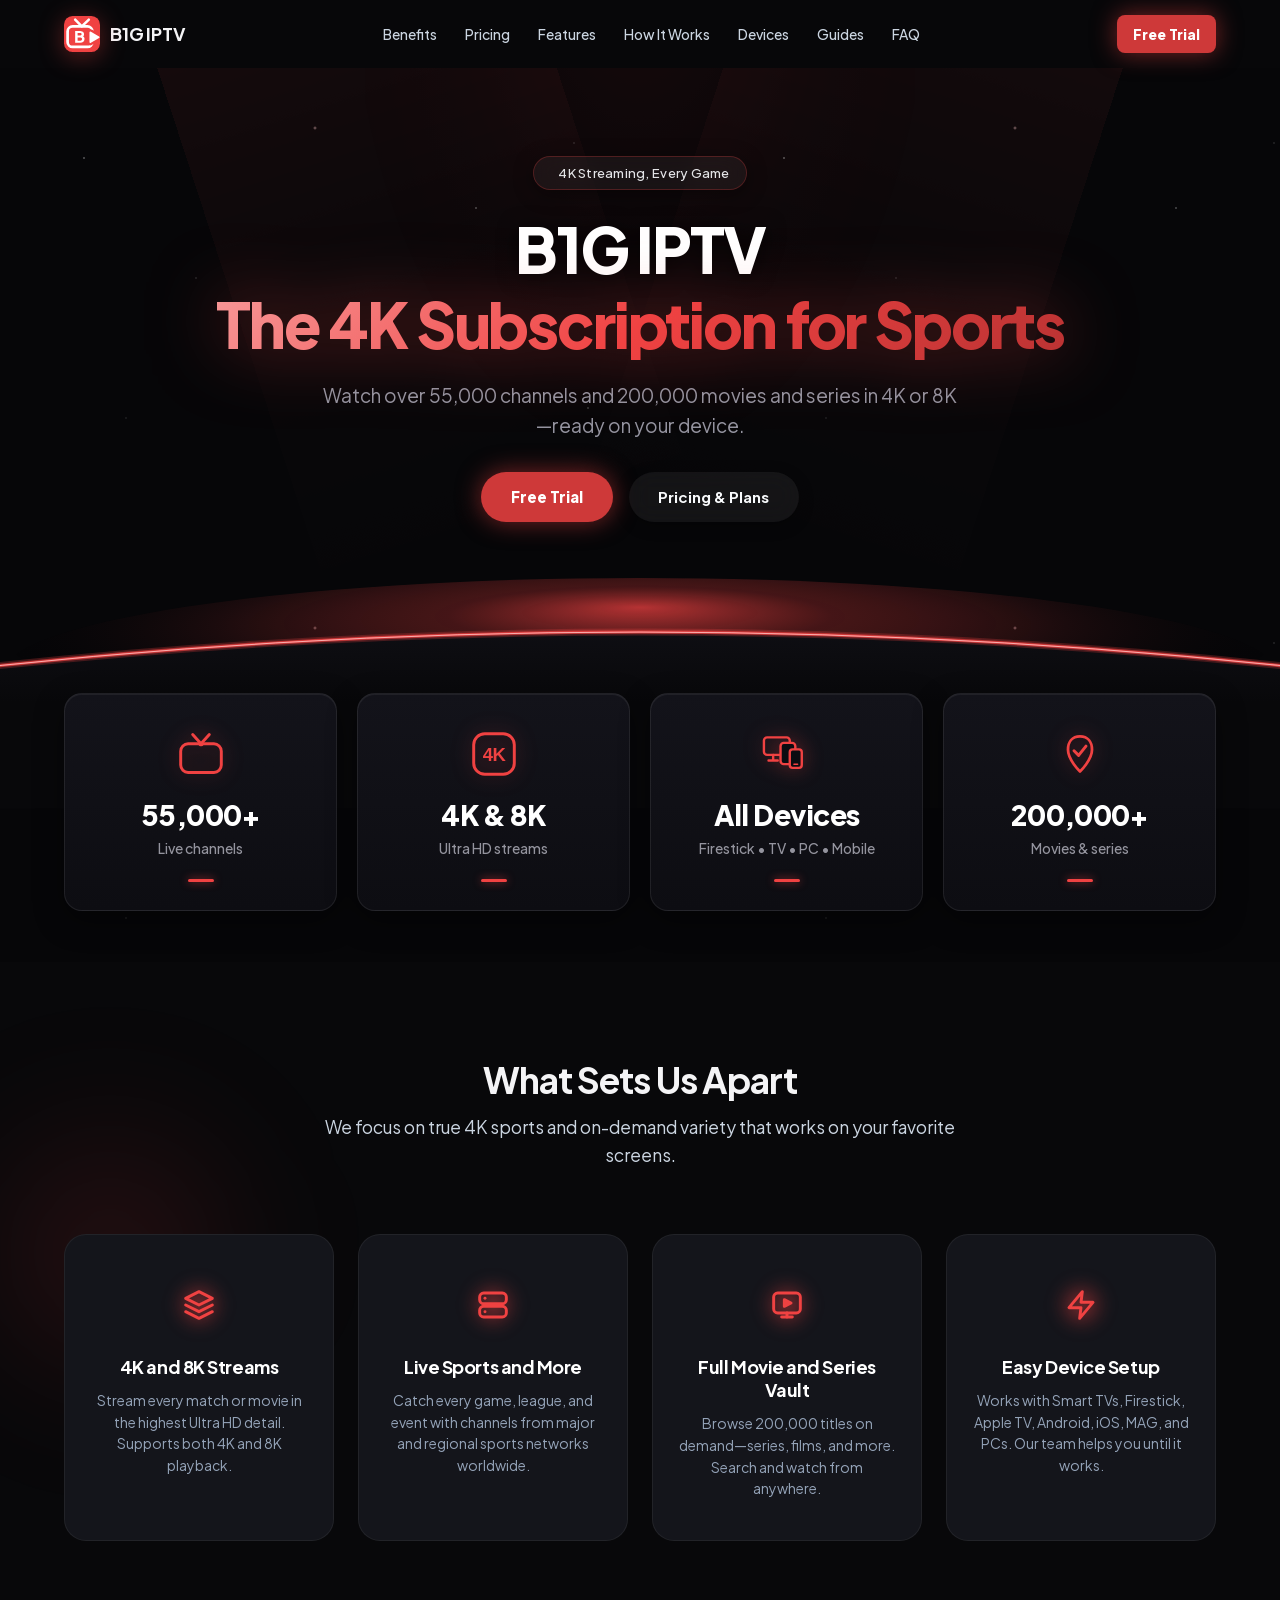
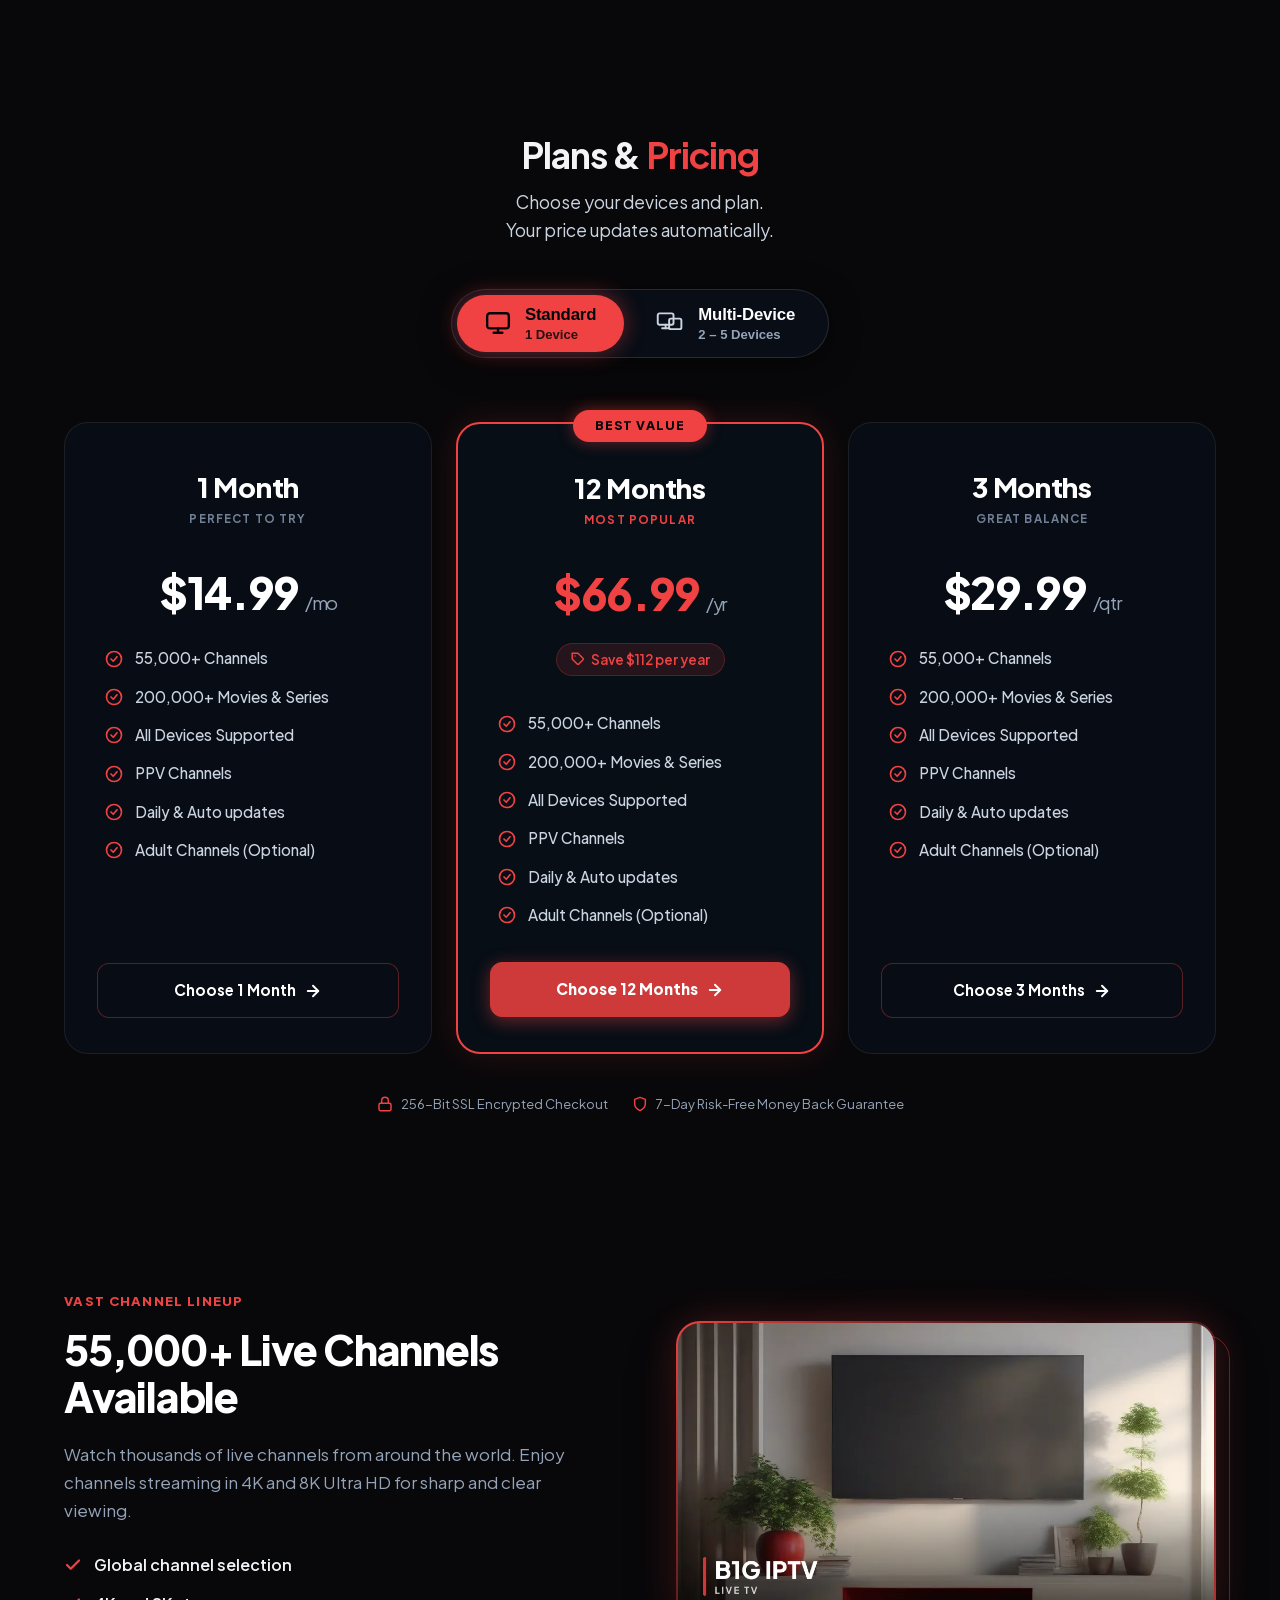
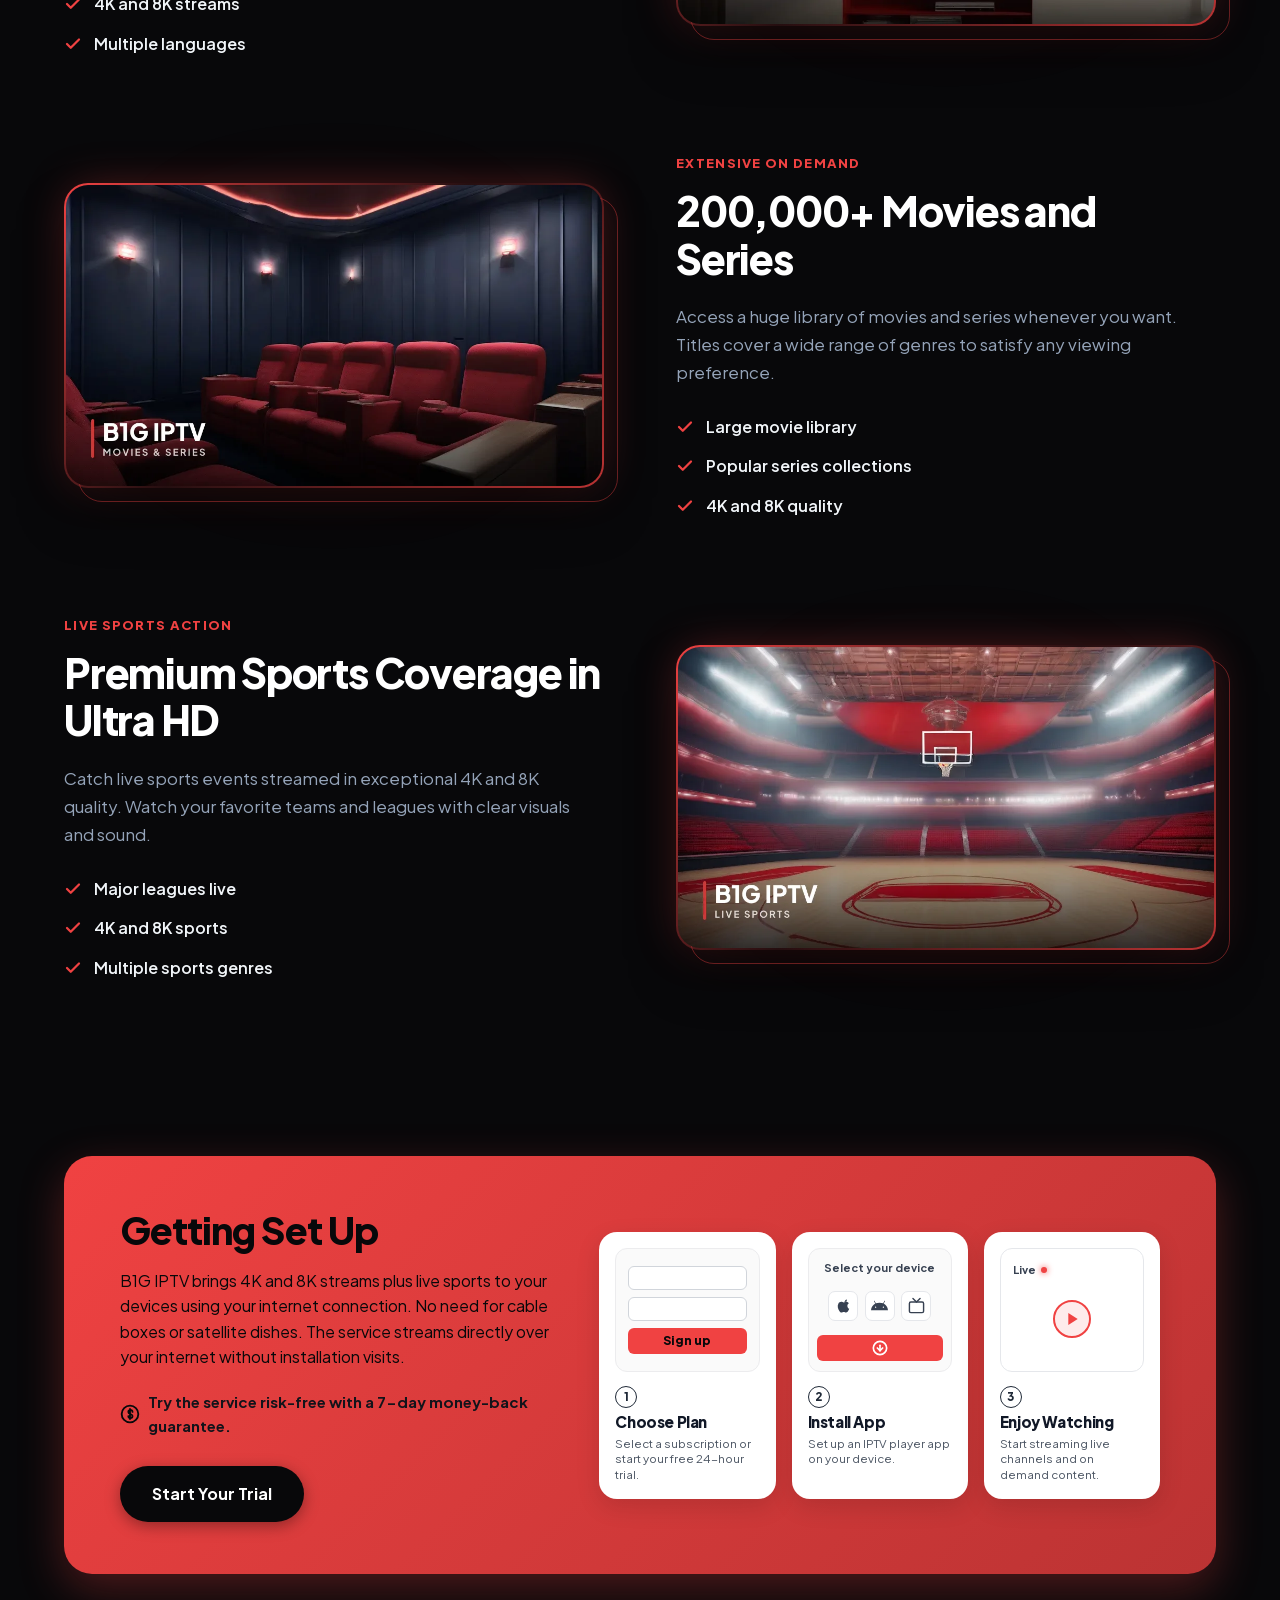
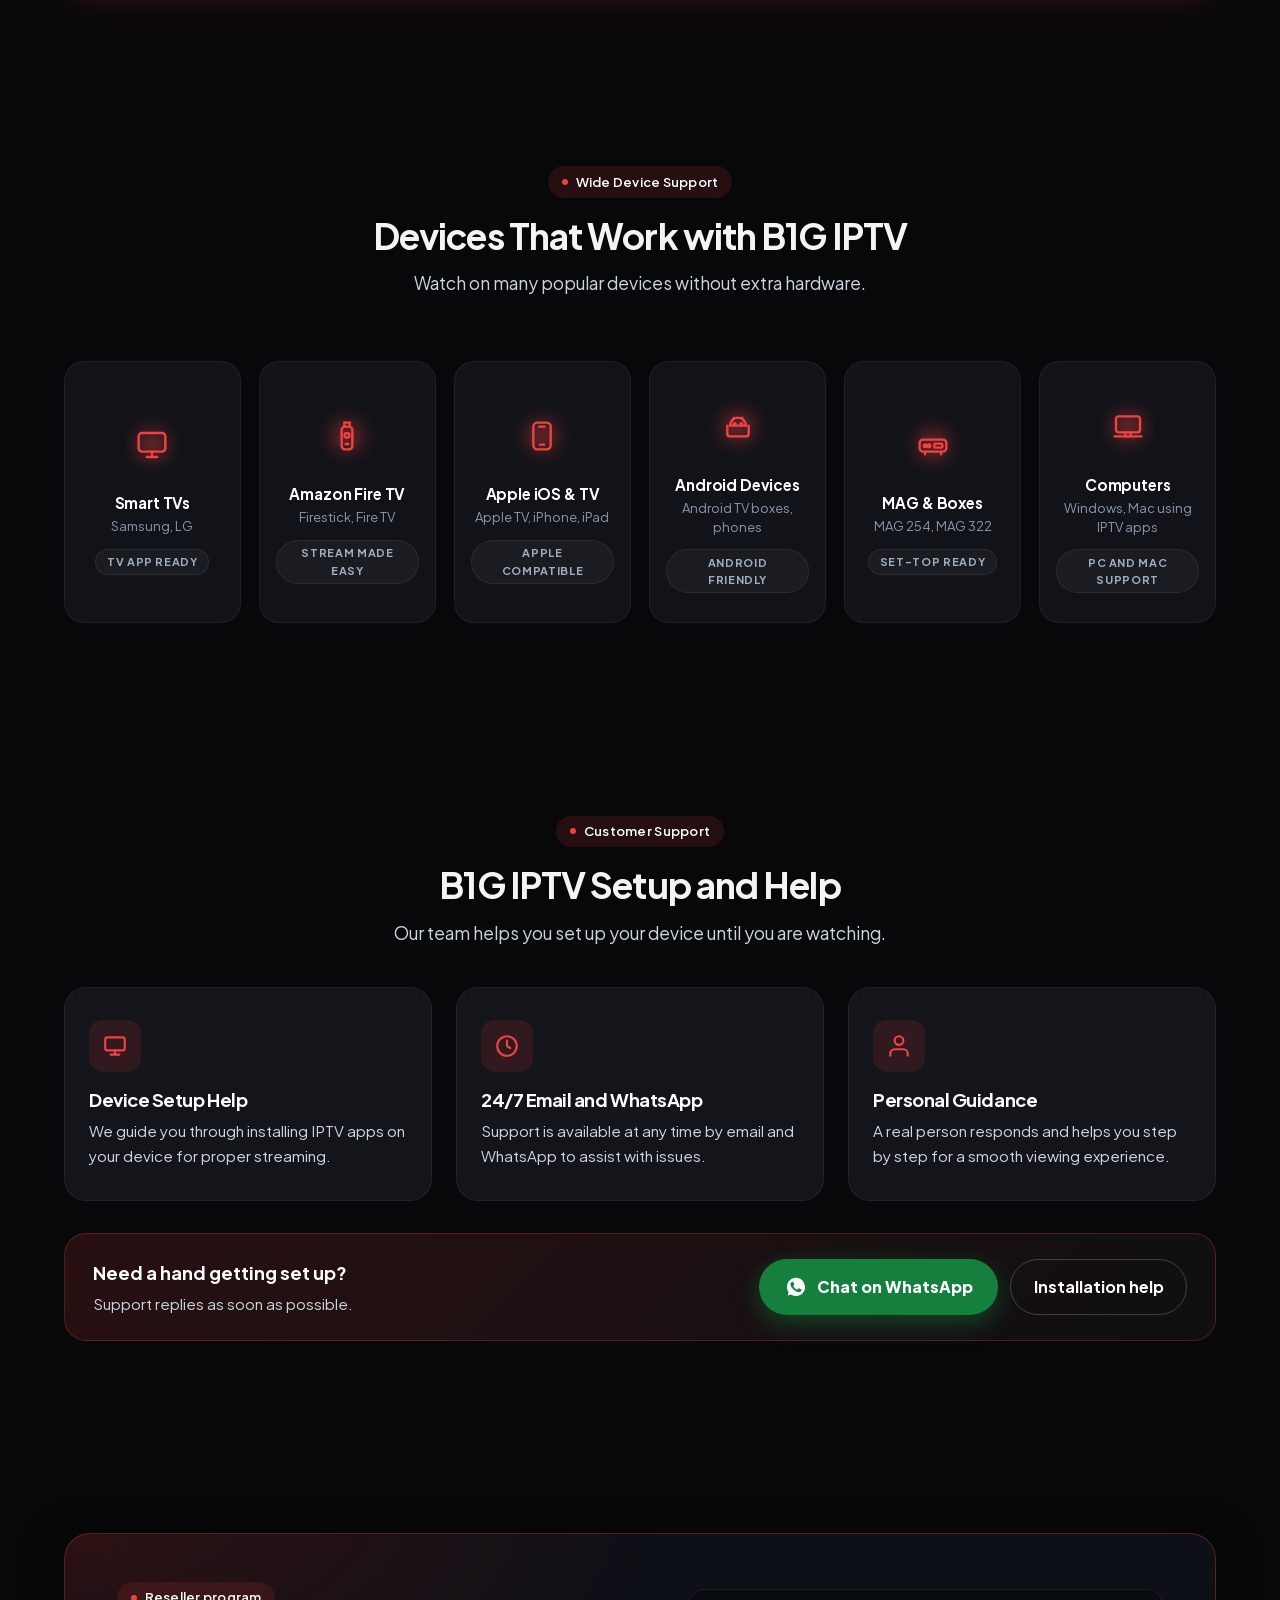
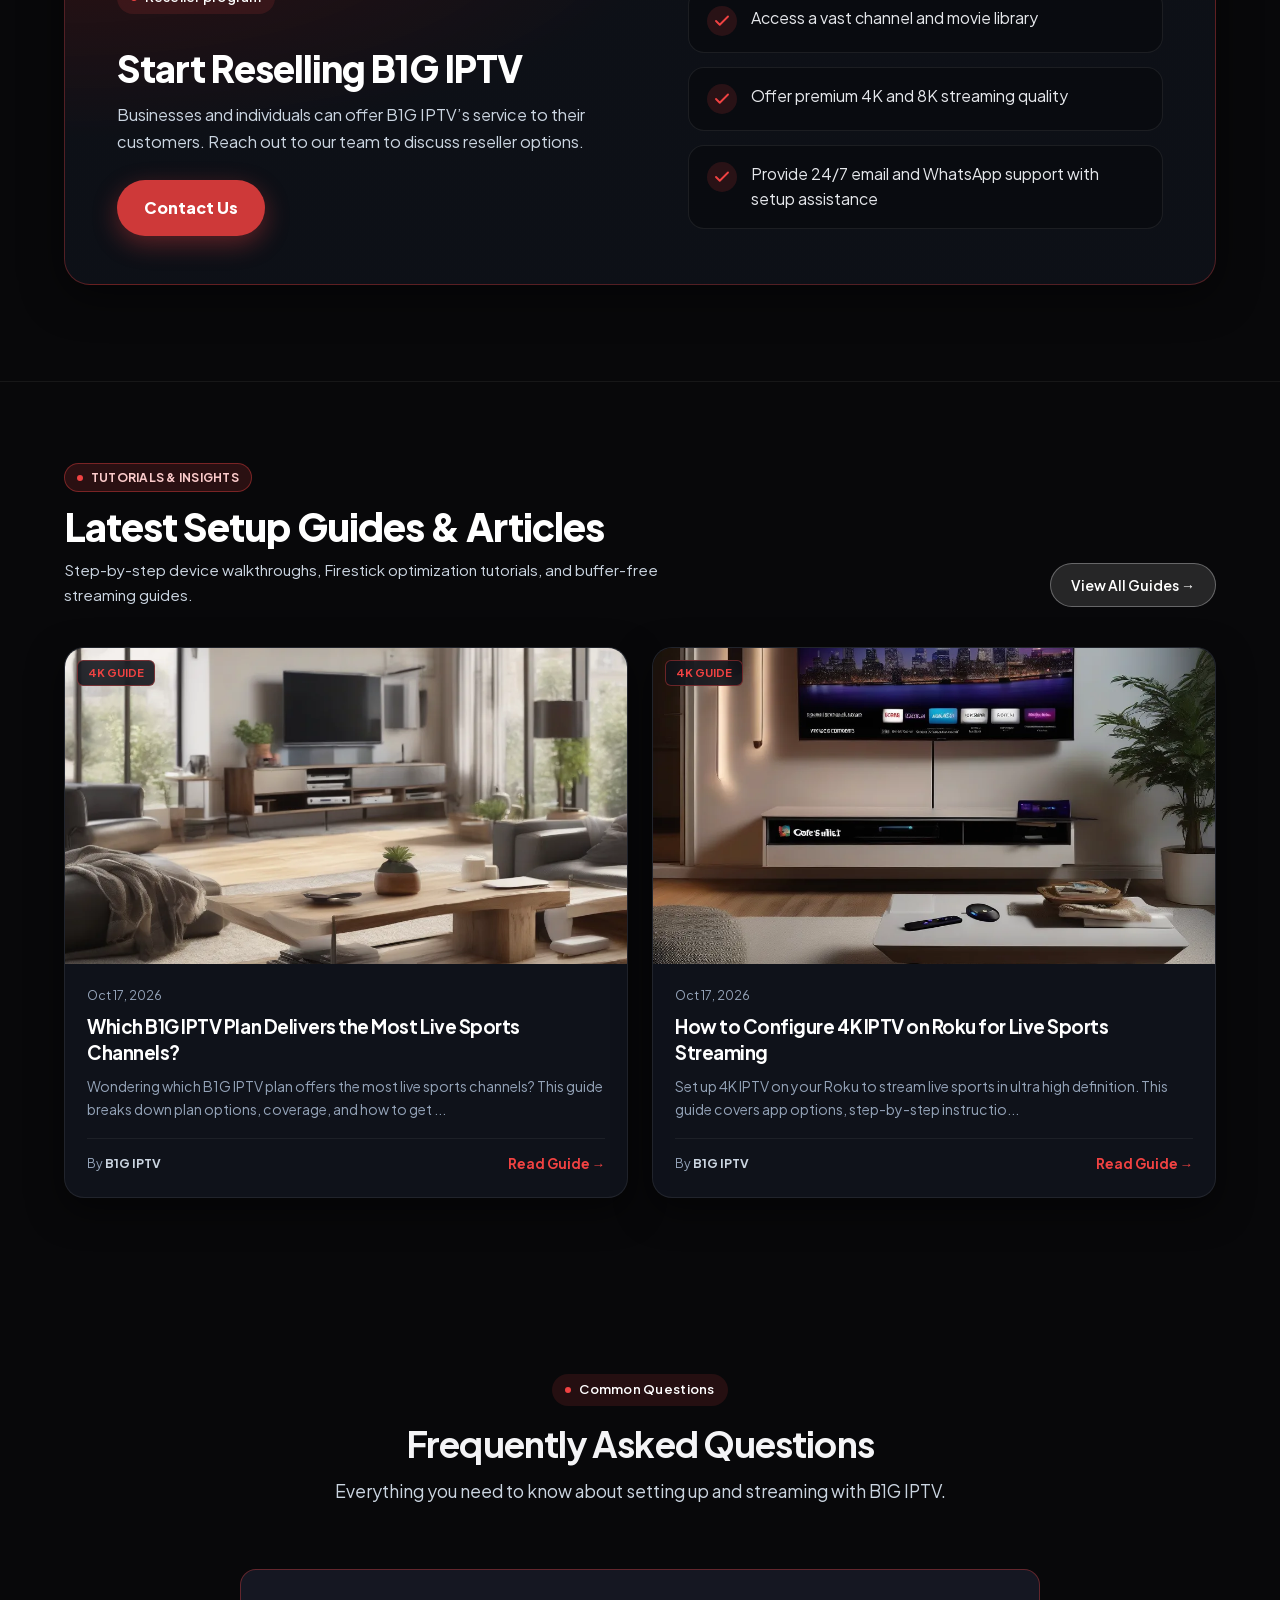
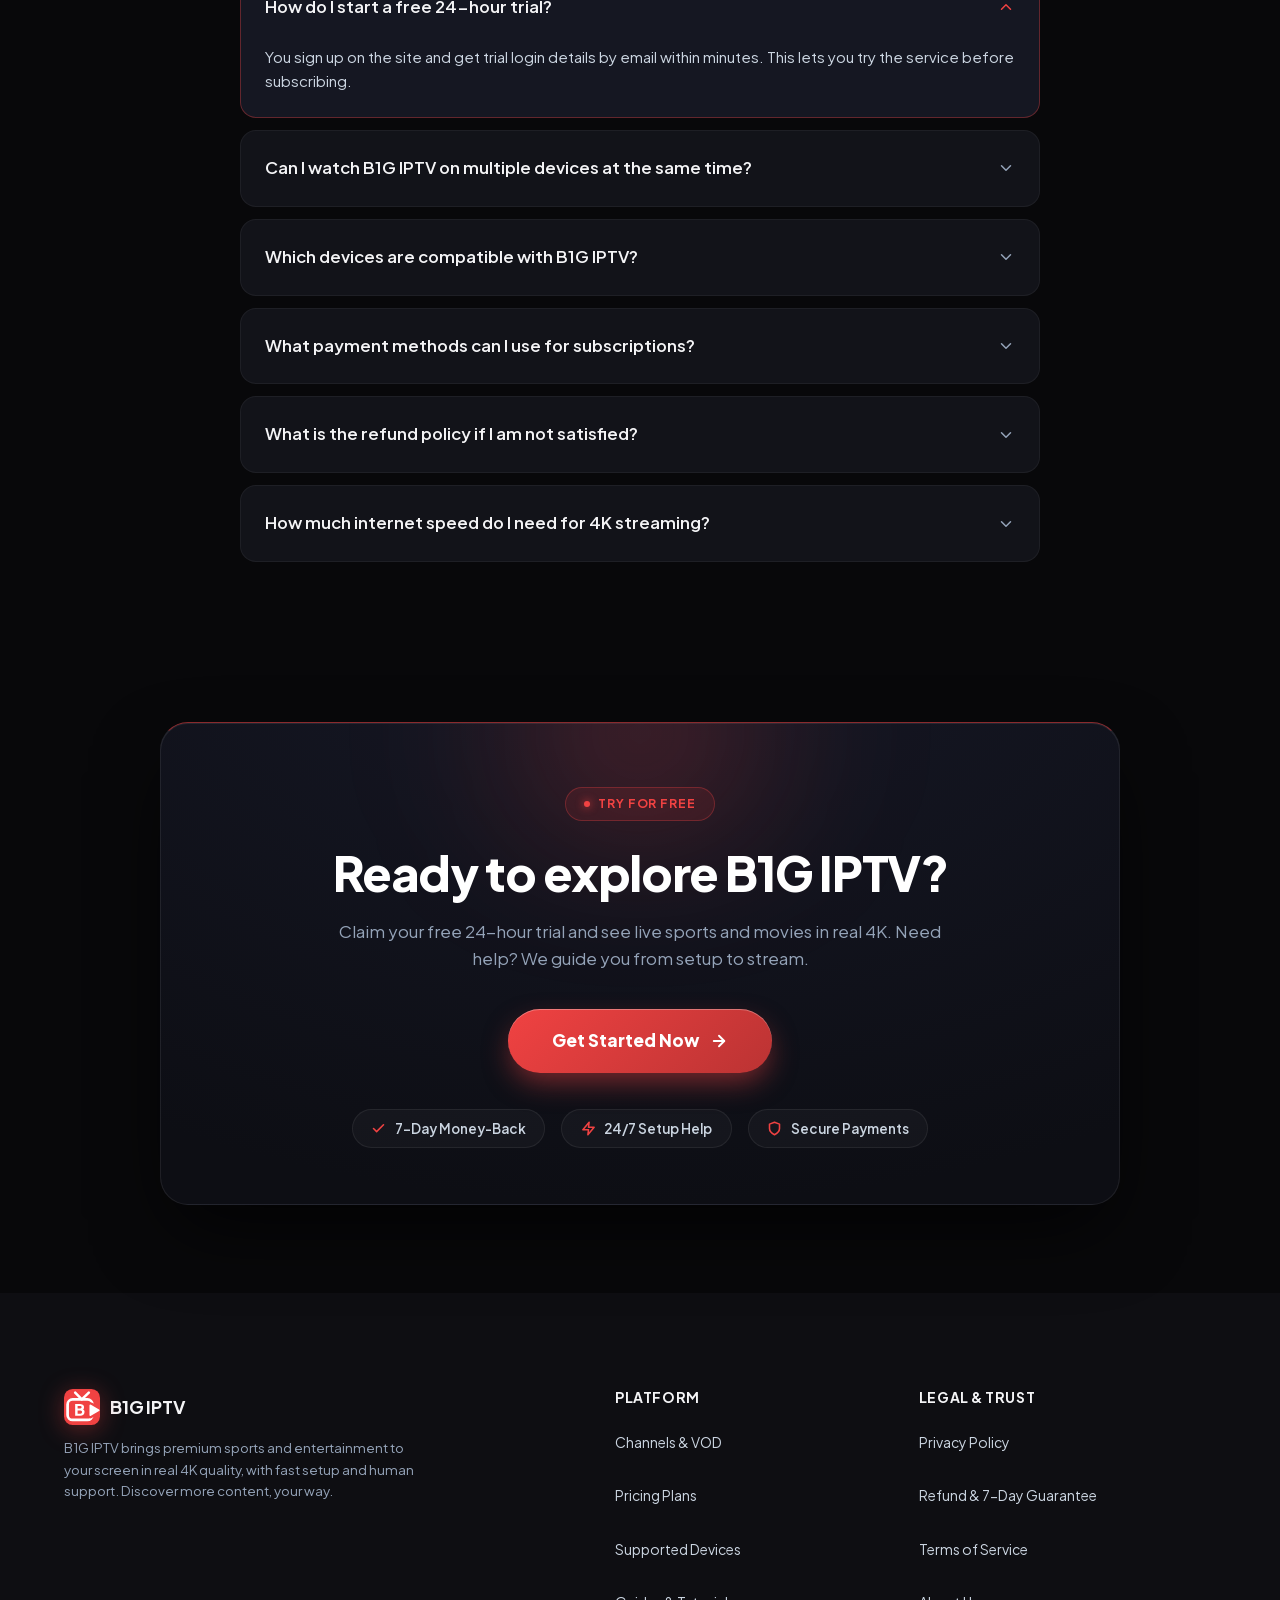
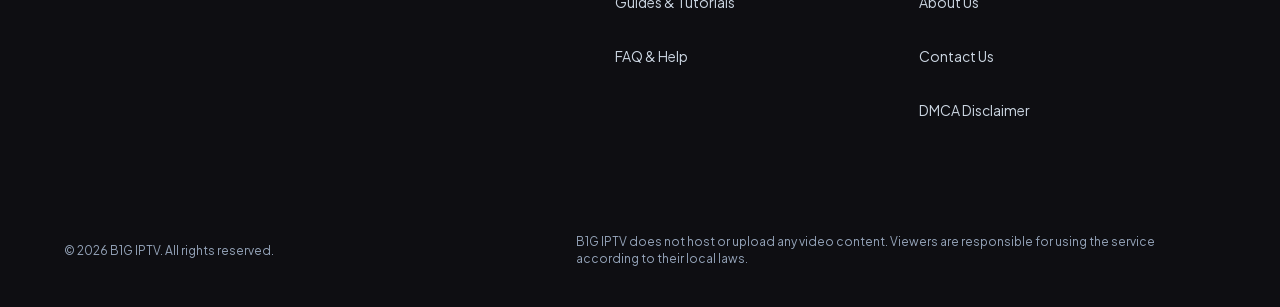
==== commit 32c0ef04: "Deploy IPTV site via TVKIX Site Manager [2026-10-18T00:36:01.089Z]" ====
--- a/index.html
+++ b/index.html
@@ -848,6 +848,7 @@
     ]
   }
   </script>
+    <meta name="google-site-verification" content="gTjWWN5RuAtHCajLrrmXS9FUnD2Xjdc4PyGboks7zYQ">
 <style id="contrast-fix">.btn-primary,.btn-card-primary,.reseller-btn{background:#ce3939 !important;border-color:#ce3939 !important}.support-wa-btn{background:#15803d !important}.support-wa-btn:hover{background:#166534 !important}</style>
 
     <style id="site-dynamic-theme">
@@ -1261,25 +1262,25 @@
   <header class="site-header">
     <div class="container header-container">
       <!-- Brand Logo -->
-      <a href="#" class="brand-logo" aria-label="B1G IPTV Homepage">
+      <a href="#" class="brand-logo">
         <span class="logo-icon" aria-hidden="true"><svg xmlns="http://www.w3.org/2000/svg" viewBox="0 0 100 100" width="100%" height="100%">
   <defs>
-    <linearGradient id="iconGrad_d9k7km" x1="0%" y1="0%" x2="100%" y2="100%">
+    <linearGradient id="iconGrad_ccar87" x1="0%" y1="0%" x2="100%" y2="100%">
       <stop offset="0%" stop-color="#f04242"/>
       <stop offset="100%" stop-color="#f04242"/>
     </linearGradient>
   </defs>
-  <rect width="100" height="100" rx="24" fill="url(#iconGrad_d9k7km)"/>
+  <rect width="100" height="100" rx="24" fill="url(#iconGrad_ccar87)"/>
   <defs>
-    <mask id="iconCut_d9k7km">
+    <mask id="iconCut_ccar87">
       <rect width="100" height="100" fill="#ffffff"/>
       <path d="M 73.5 46 L 96 59 L 73.5 72 Z" fill="#000000" stroke="#000000" stroke-width="18.5" stroke-linejoin="round" stroke-linecap="round"/>
     </mask>
   </defs>
   <path d="M 31 10 L 49.5 29 L 69 10" fill="none" stroke="#ffffff" stroke-width="7" stroke-linecap="round" stroke-linejoin="round"/>
-  <rect x="10" y="29" width="69" height="57" rx="14" fill="none" stroke="#ffffff" stroke-width="7.5" stroke-linejoin="round" stroke-linecap="round" mask="url(#iconCut_d9k7km)"/>
+  <rect x="10" y="29" width="69" height="57" rx="14" fill="none" stroke="#ffffff" stroke-width="7.5" stroke-linejoin="round" stroke-linecap="round" mask="url(#iconCut_ccar87)"/>
   <path d="M 73.5 46 L 96 59 L 73.5 72 Z" fill="#ffffff" stroke="#ffffff" stroke-width="5.5" stroke-linejoin="round" stroke-linecap="round"/>
-  <text x="44" y="58" font-family="-apple-system, BlinkMacSystemFont, 'Plus Jakarta Sans', 'Arial Black', 'Montserrat', sans-serif" font-size="44" font-weight="900" fill="#ffffff" text-anchor="middle" dominant-baseline="central" textLength="32" lengthAdjust="spacingAndGlyphs">B</text>
+  <g class="icon-letter" data-letter="B" fill="#ffffff" transform="translate(28.094 74.39) scale(0.04400 -0.04400)"><path transform="translate(0 0)" d="M66 0V745H381Q458 745 513 719Q568 693 597 644.5Q626 596 626 527Q626 478 599 433.5Q572 389 510 359V435Q569 412 601 380Q633 348 645 310.5Q657 273 657 232Q657 122 584 61Q511 0 381 0ZM221 135H399Q446 135 474 162Q502 189 502 232Q502 276 474 303Q446 330 399 330H221ZM221 465H392Q428 465 449.5 485.5Q471 506 471 540Q471 574 449.5 594.5Q428 615 392 615H221Z"/></g>
 </svg></span>
         <span>B1G IPTV</span>
       </a>
@@ -2412,25 +2413,25 @@
       <div class="footer-grid">
         <!-- Brand & Mission -->
         <div class="footer-brand">
-          <a href="#" class="brand-logo" aria-label="B1G IPTV Homepage">
+          <a href="#" class="brand-logo">
             <span class="logo-icon" aria-hidden="true"><svg xmlns="http://www.w3.org/2000/svg" viewBox="0 0 100 100" width="100%" height="100%">
   <defs>
-    <linearGradient id="iconGrad_d9k7km" x1="0%" y1="0%" x2="100%" y2="100%">
+    <linearGradient id="iconGrad_ccar87" x1="0%" y1="0%" x2="100%" y2="100%">
       <stop offset="0%" stop-color="#f04242"/>
       <stop offset="100%" stop-color="#f04242"/>
     </linearGradient>
   </defs>
-  <rect width="100" height="100" rx="24" fill="url(#iconGrad_d9k7km)"/>
+  <rect width="100" height="100" rx="24" fill="url(#iconGrad_ccar87)"/>
   <defs>
-    <mask id="iconCut_d9k7km">
+    <mask id="iconCut_ccar87">
       <rect width="100" height="100" fill="#ffffff"/>
       <path d="M 73.5 46 L 96 59 L 73.5 72 Z" fill="#000000" stroke="#000000" stroke-width="18.5" stroke-linejoin="round" stroke-linecap="round"/>
     </mask>
   </defs>
   <path d="M 31 10 L 49.5 29 L 69 10" fill="none" stroke="#ffffff" stroke-width="7" stroke-linecap="round" stroke-linejoin="round"/>
-  <rect x="10" y="29" width="69" height="57" rx="14" fill="none" stroke="#ffffff" stroke-width="7.5" stroke-linejoin="round" stroke-linecap="round" mask="url(#iconCut_d9k7km)"/>
+  <rect x="10" y="29" width="69" height="57" rx="14" fill="none" stroke="#ffffff" stroke-width="7.5" stroke-linejoin="round" stroke-linecap="round" mask="url(#iconCut_ccar87)"/>
   <path d="M 73.5 46 L 96 59 L 73.5 72 Z" fill="#ffffff" stroke="#ffffff" stroke-width="5.5" stroke-linejoin="round" stroke-linecap="round"/>
-  <text x="44" y="58" font-family="-apple-system, BlinkMacSystemFont, 'Plus Jakarta Sans', 'Arial Black', 'Montserrat', sans-serif" font-size="44" font-weight="900" fill="#ffffff" text-anchor="middle" dominant-baseline="central" textLength="32" lengthAdjust="spacingAndGlyphs">B</text>
+  <g class="icon-letter" data-letter="B" fill="#ffffff" transform="translate(28.094 74.39) scale(0.04400 -0.04400)"><path transform="translate(0 0)" d="M66 0V745H381Q458 745 513 719Q568 693 597 644.5Q626 596 626 527Q626 478 599 433.5Q572 389 510 359V435Q569 412 601 380Q633 348 645 310.5Q657 273 657 232Q657 122 584 61Q511 0 381 0ZM221 135H399Q446 135 474 162Q502 189 502 232Q502 276 474 303Q446 330 399 330H221ZM221 465H392Q428 465 449.5 485.5Q471 506 471 540Q471 574 449.5 594.5Q428 615 392 615H221Z"/></g>
 </svg></span>
             <span>B1G IPTV</span>
           </a>
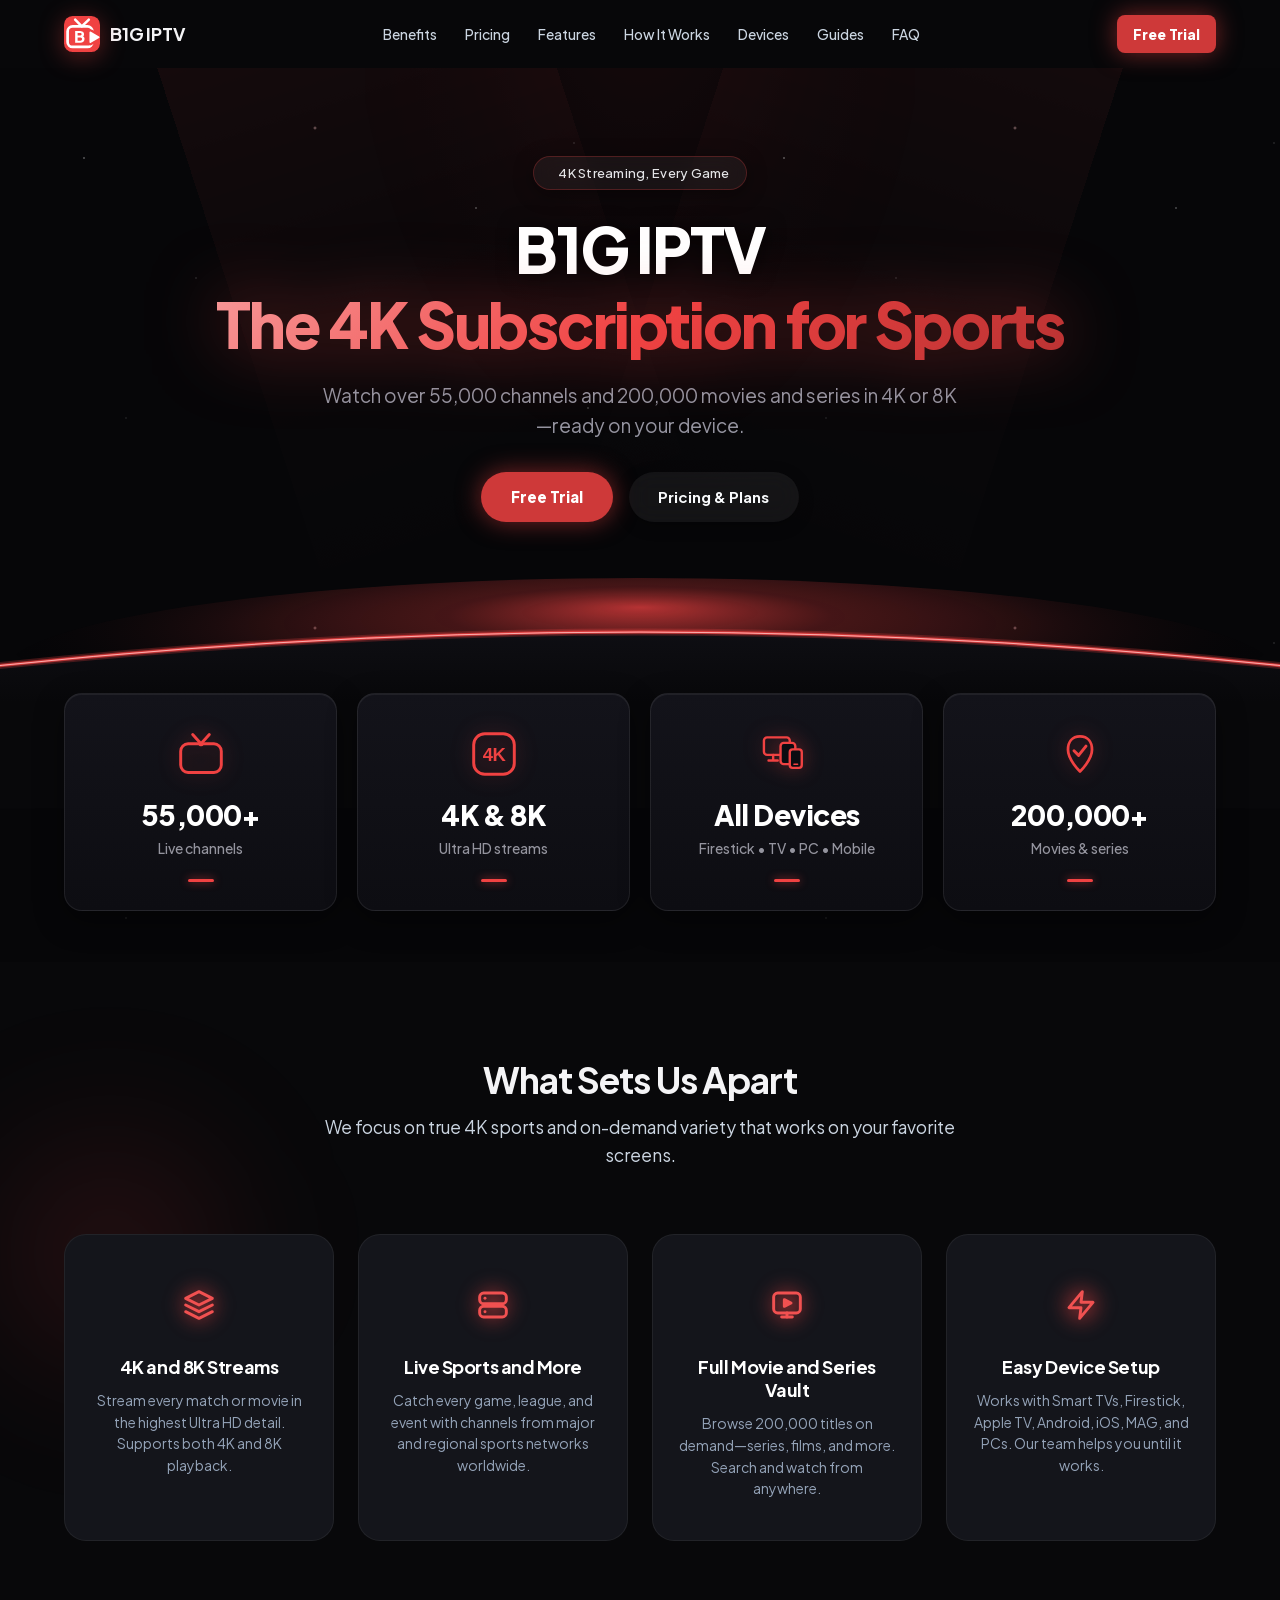
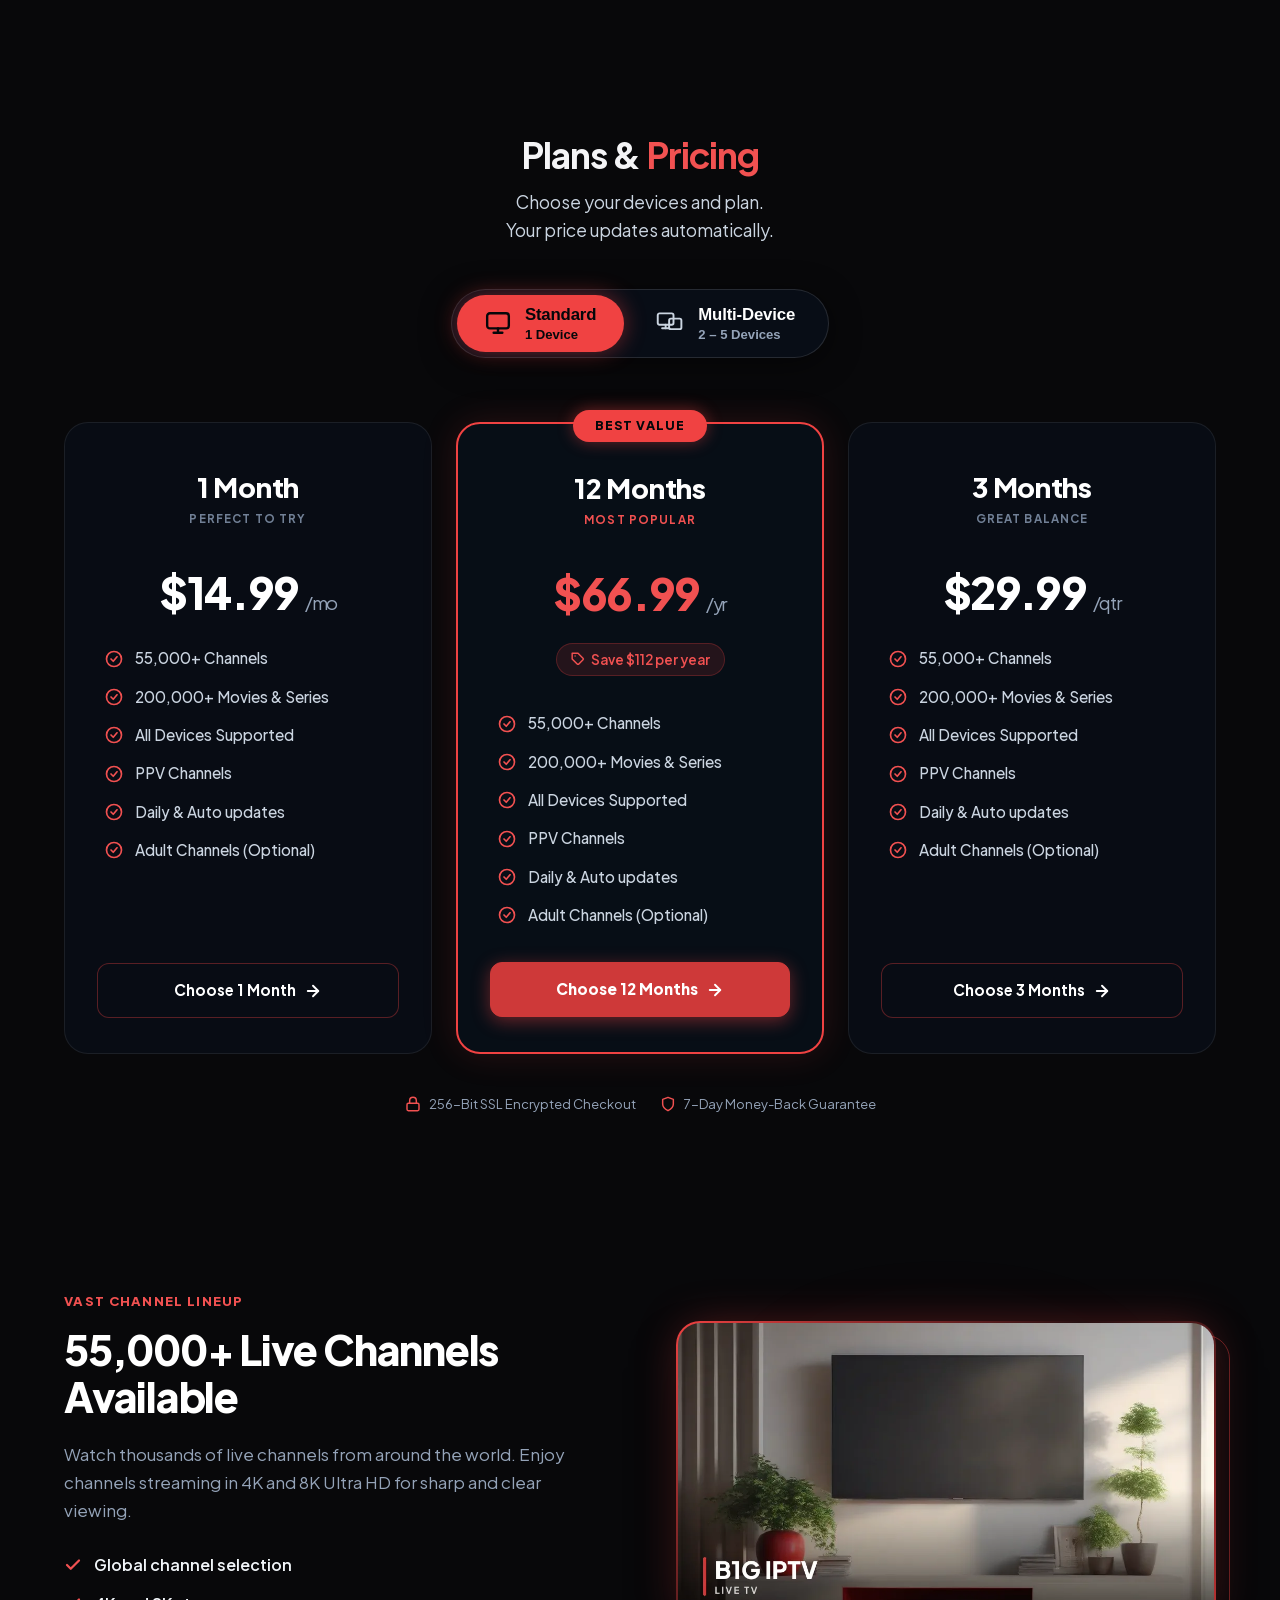
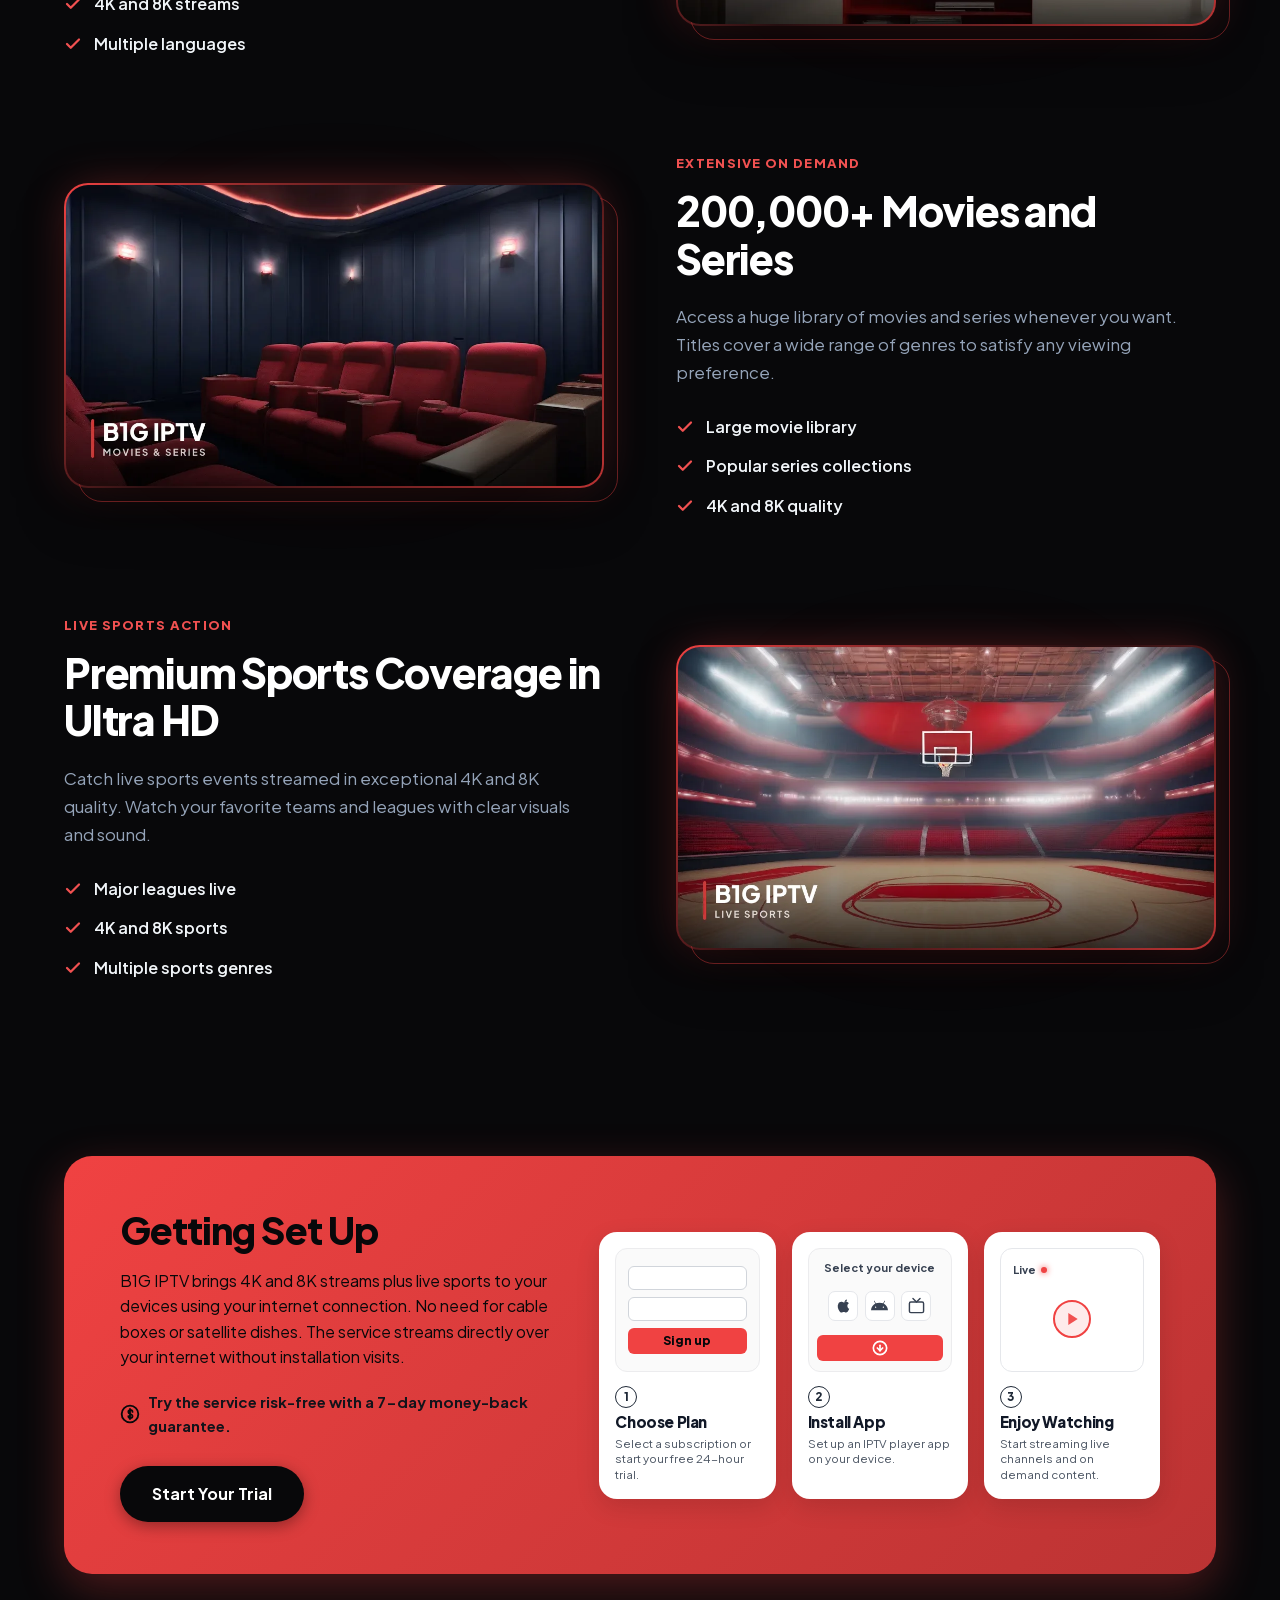
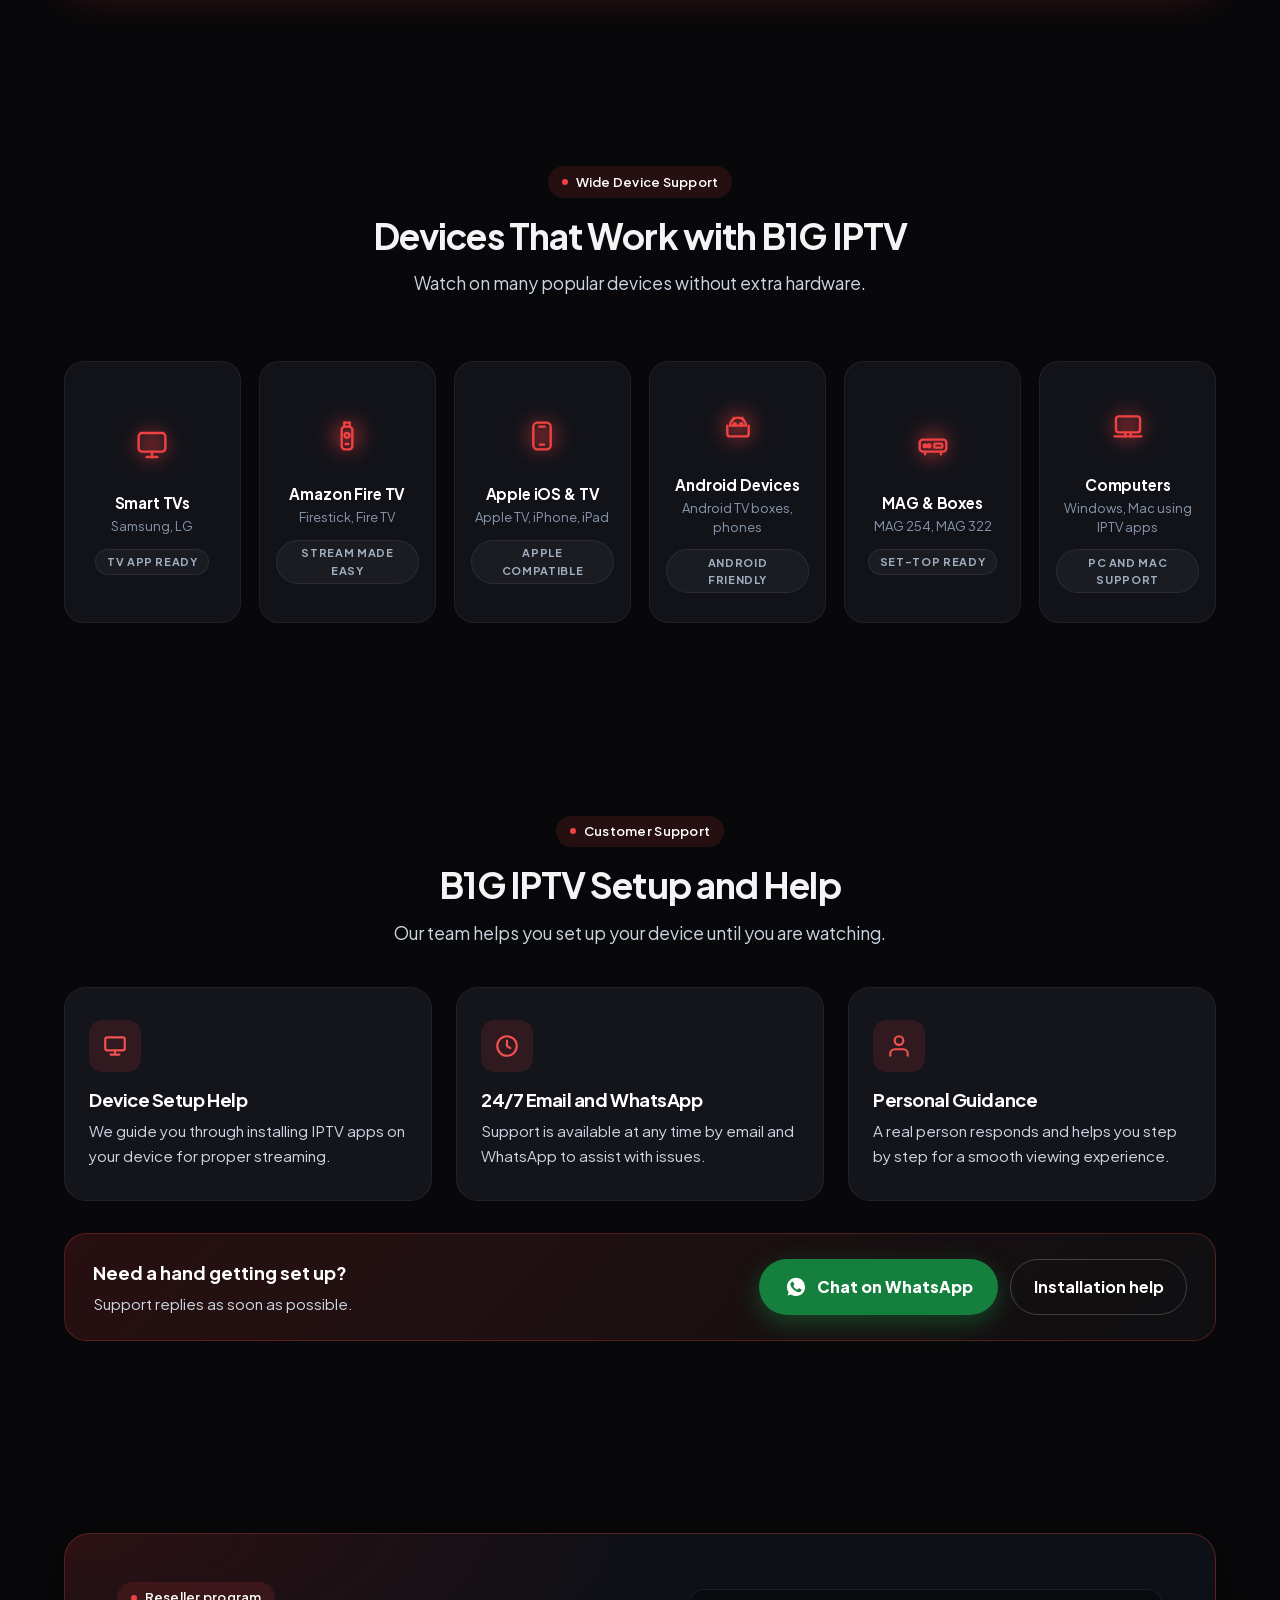
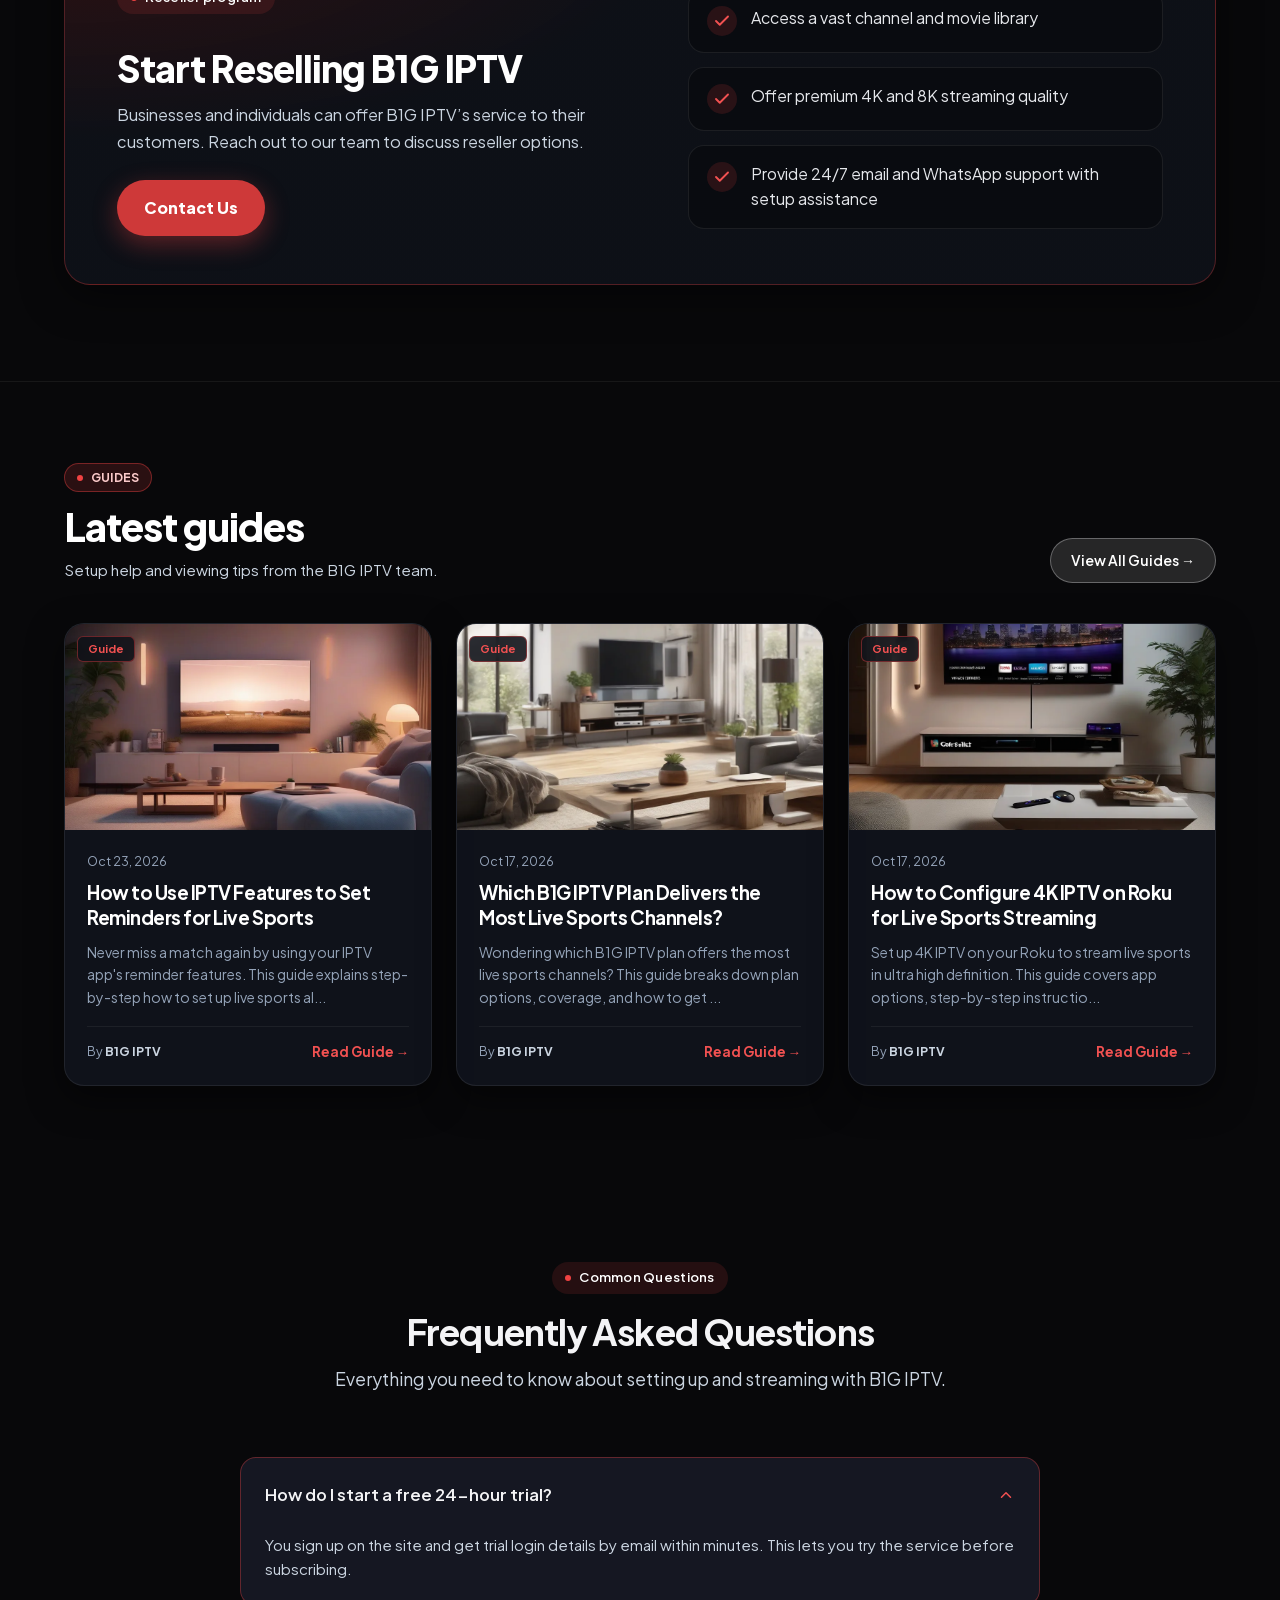
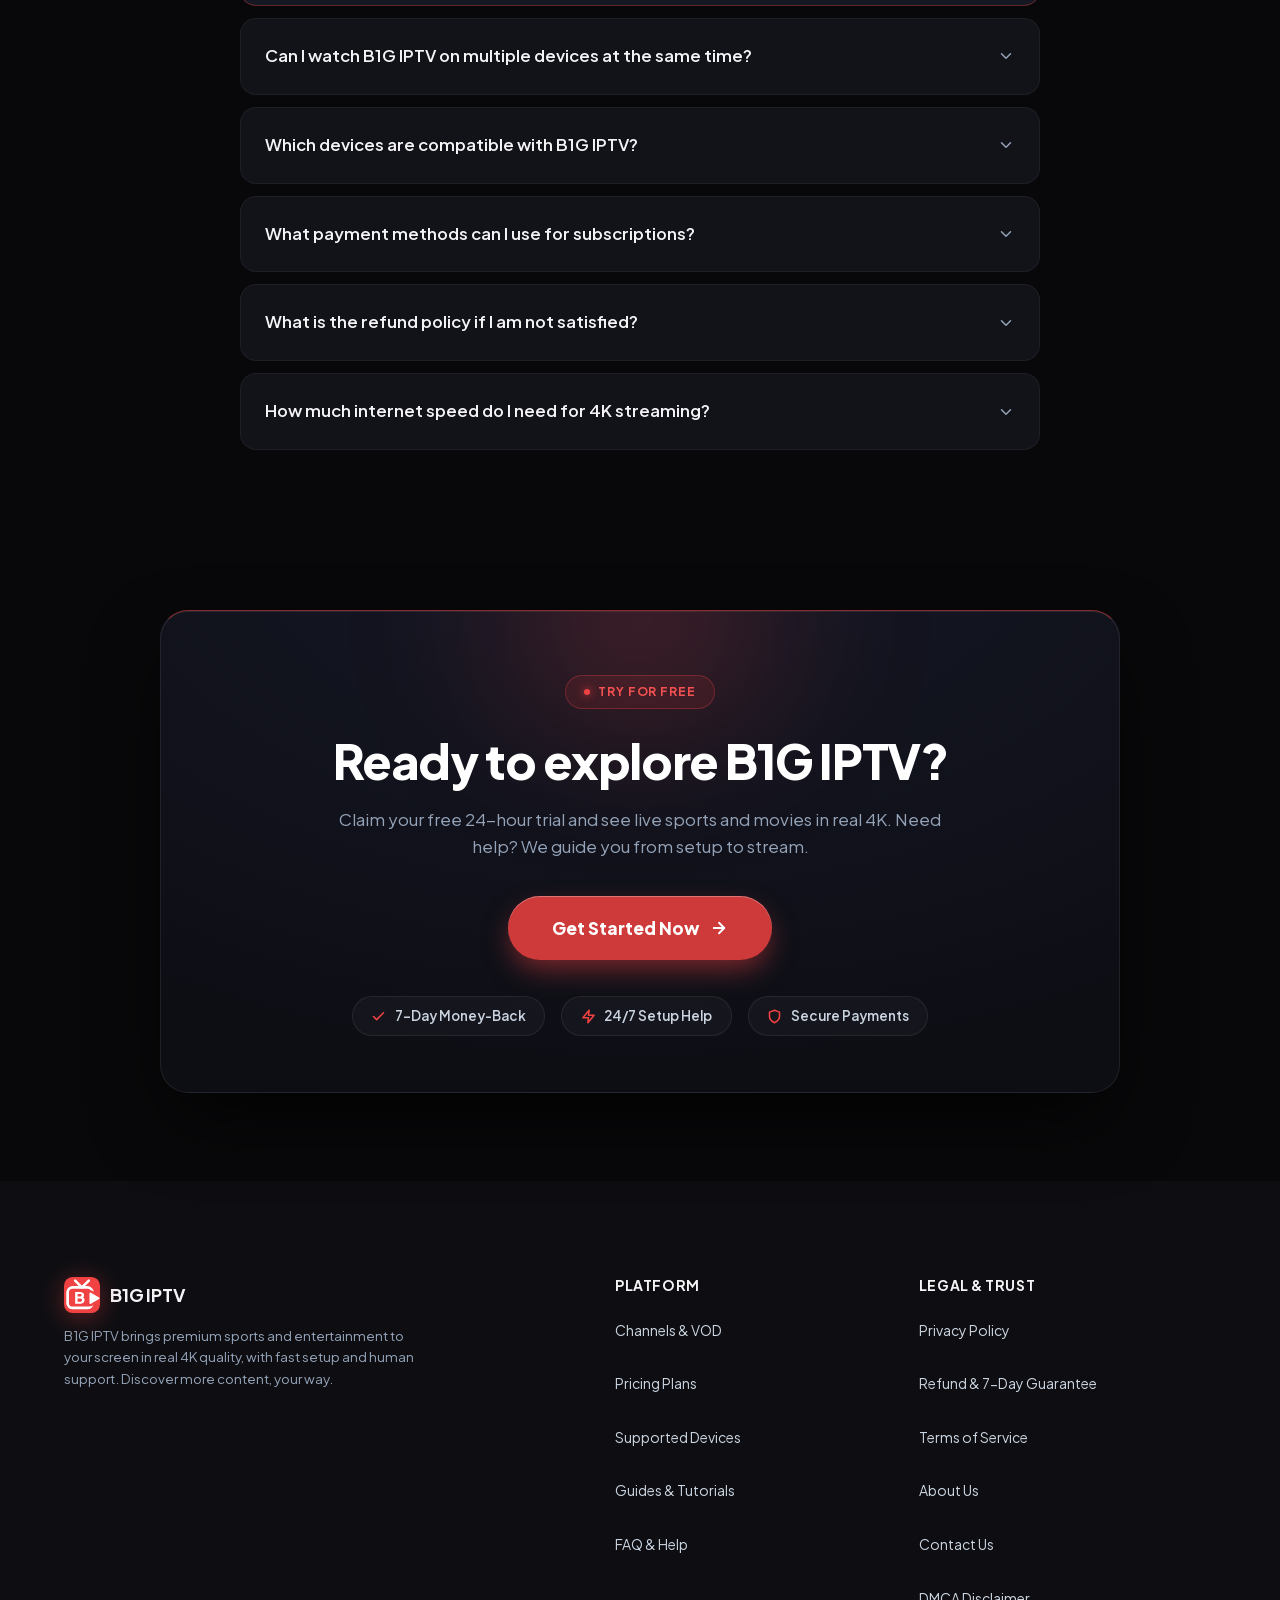
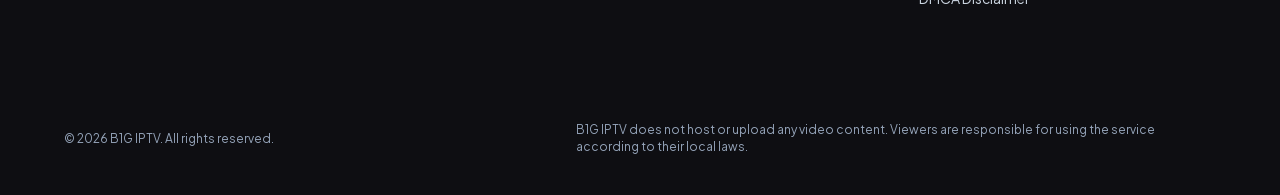
==== commit 63e9208d: "Deploy IPTV site via TVKIX Site Manager [2026-10-23T14:23:37.750Z]" ====
--- a/index.html
+++ b/index.html
@@ -41,7 +41,7 @@
 
   <!-- Main Stylesheet -->
   <style>
-@font-face{font-family:"Plus Jakarta Sans";font-style:normal;font-weight:400 800;font-display:swap;src:url("/assets/fonts/plus-jakarta-sans.woff2") format("woff2");unicode-range:U+0000-00FF,U+0131,U+0152-0153,U+02BB-02BC,U+02C6,U+02DA,U+02DC,U+0304,U+0308,U+0329,U+2000-206F,U+20AC,U+2122,U+2191,U+2193,U+2212,U+2215,U+FEFF,U+FFFD}:root{--bg-page:#08080a;--bg-surface:#0e0e12;--bg-card:#131318;--bg-card-hover:#181820;--bg-subtle:#1c1c24;--border-subtle:transparent;--border-medium:transparent;--border-accent:transparent;--border-highlight:transparent;--accent:#bb3333;--accent-hover:#bb3333;--accent-light:rgba(187, 51, 51,0.12);--accent-text:#fbcaca;--status-green:#22c55e;--status-green-bg:rgba(34,197,94,0.12);--text-primary:#f4f4f6;--text-secondary:#cbd5e1;--text-muted:#94a3b8;--text-inverse:#08080a;--font-family:"Plus Jakarta Sans",-apple-system,BlinkMacSystemFont,"Segoe UI",Roboto,Oxygen,Ubuntu,Cantarell,"Helvetica Neue",sans-serif;--line-height-base:1.6;--line-height-heading:1.2;--space-xs:0.5rem;--space-sm:0.75rem;--space-md:1rem;--space-lg:1.5rem;--space-xl:2.5rem;--space-2xl:4rem;--space-3xl:6rem;--max-width:1200px;--radius-sm:4px;--radius-md:8px;--radius-lg:12px;--radius-full:9999px;--transition-fast:0.15s ease;--transition-normal:0.25s ease}*,*::before,*::after{box-sizing:border-box;margin:0;padding:0}html{font-family:var(--font-family);font-size:16px;line-height:var(--line-height-base);color:var(--text-secondary);background-color:var(--bg-page);scroll-behavior:smooth;-webkit-text-size-adjust:100%;text-rendering:optimizeLegibility}body{min-height:100vh;display:flex;flex-direction:column;background-color:var(--bg-page);color:var(--text-secondary);overflow-x:hidden}h1,h2,h3,h4,h5,h6{color:var(--text-primary);font-weight:700;line-height:var(--line-height-heading);letter-spacing:-0.025em}h1{font-size:clamp(2rem,5vw,3.25rem);font-weight:800;margin-bottom:var(--space-md)}h2{font-size:clamp(1.75rem,3.5vw,2.25rem);margin-bottom:var(--space-sm)}h3{font-size:1.25rem;margin-bottom:var(--space-xs)}p{margin-bottom:var(--space-md)}p:last-child{margin-bottom:0}a{color:inherit;text-decoration:none;transition:color var(--transition-fast)}a:hover{color:var(--text-primary)}ul,ol{list-style:none}:focus-visible{outline:2px solid var(--accent);outline-offset:3px}.container{width:100%;max-width:var(--max-width);margin-inline:auto;padding-inline:var(--space-md)}@media (min-width:768px){.container{padding-inline:var(--space-lg)}}.section{padding-block:var(--space-2xl);border-bottom:none;scroll-margin-top:90px}@media (min-width:768px){.section{padding-block:var(--space-3xl)}}.section-header{text-align:center;max-width:680px;margin-inline:auto;margin-bottom:var(--space-2xl)}.section-header p{color:var(--text-secondary);font-size:1.1rem}.pill-badge{display:inline-flex;align-items:center;gap:0.5rem;padding:0.35rem 0.85rem;font-size:0.8125rem;font-weight:600;letter-spacing:0.02em;color:var(--accent-text);background-color:var(--accent-light);border:none;border-radius:var(--radius-full);margin-bottom:var(--space-md)}.pill-badge .dot{width:6px;height:6px;border-radius:50%;background-color:var(--accent)}.status-pill{display:inline-flex;align-items:center;gap:0.375rem;font-size:0.75rem;font-weight:500;color:#86efac;background-color:var(--status-green-bg);padding:0.25rem 0.625rem;border-radius:var(--radius-full);border:none}.status-pill .indicator{width:6px;height:6px;border-radius:50%;background-color:var(--status-green)}@media (max-width:640px){.header-actions .status-pill{display:none}}.btn{display:inline-flex;align-items:center;justify-content:center;gap:0.5rem;padding:0.75rem 1.5rem;font-size:0.9375rem;font-weight:600;border-radius:var(--radius-md);border:none;cursor:pointer;white-space:nowrap;transition:background-color var(--transition-fast),transform var(--transition-fast);text-decoration:none}.btn:active{transform:translateY(1px)}.btn-primary{background:linear-gradient(135deg,#bb3333 0%,#bb3333 100%);color:#ffffff !important;font-weight:700;border:none}.btn-primary:hover{background-color:var(--accent-hover);color:#ffffff}.btn-secondary{background-color:var(--bg-card);color:var(--text-primary);border:none}.btn-secondary:hover{background-color:var(--bg-subtle);color:#ffffff}.btn-block{width:100%}.btn-sm{padding:0.5rem 1rem;font-size:0.875rem}.btn-group{display:flex;flex-direction:column;gap:0.75rem;width:100%}@media (min-width:480px){.btn-group{flex-direction:row;justify-content:center;width:auto}}.site-header{position:sticky;top:0;z-index:100;background-color:rgba(8,8,10,0.95);border-bottom:none;backdrop-filter:blur(8px);-webkit-backdrop-filter:blur(8px)}.header-container{display:flex;align-items:center;justify-content:space-between;height:68px}.brand-logo{display:flex;align-items:center;gap:0.625rem;font-size:1.125rem;font-weight:700;color:var(--text-primary);letter-spacing:-0.01em}.logo-icon{display:inline-flex;align-items:center;justify-content:center;width:32px;height:32px;background-color:var(--accent);color:#ffffff;border-radius:var(--radius-sm);font-weight:900;font-size:1rem}.brand-accent{color:var(--accent)}.nav-menu{display:none}@media (min-width:900px){.nav-menu{display:flex;align-items:center;gap:1.75rem}}.nav-link{font-size:0.875rem;font-weight:500;color:var(--text-secondary)}.nav-link:hover{color:var(--text-primary)}.header-actions{display:flex;align-items:center;gap:0.875rem}.menu-toggle{display:flex;flex-direction:column;justify-content:center;gap:5px;width:38px;height:38px;padding:8px;background-color:var(--bg-card);border:none;border-radius:var(--radius-sm);cursor:pointer;color:var(--text-primary)}@media (min-width:900px){.menu-toggle{display:none}}.menu-bar{display:block;width:100%;height:2px;background-color:var(--text-primary);transition:transform var(--transition-fast),opacity var(--transition-fast)}.menu-toggle[aria-expanded="true"] .menu-bar:nth-child(1){transform:translateY(7px) rotate(45deg)}.menu-toggle[aria-expanded="true"] .menu-bar:nth-child(2){opacity:0}.menu-toggle[aria-expanded="true"] .menu-bar:nth-child(3){transform:translateY(-7px) rotate(-45deg)}.mobile-nav{display:none;position:fixed;top:68px;left:0;right:0;bottom:0;background-color:#08080a;border-bottom:none;padding:var(--space-xl) var(--space-lg);flex-direction:column;gap:var(--space-md);z-index:999;overflow-y:auto}.mobile-nav.is-open{display:flex}@media (min-width:900px){.mobile-nav{display:none !important}}.mobile-nav-link{font-size:1.125rem;font-weight:600;color:var(--text-primary);padding-block:0.5rem;border-bottom:none}.hero-section{position:relative;background-color:#060608;padding-top:clamp(3.5rem,7vw,5.5rem);padding-bottom:clamp(2rem,4vw,3.5rem);text-align:center;overflow:hidden}.hero-cosmic-backdrop{position:absolute;inset:0;pointer-events:none;overflow:hidden;z-index:1;contain:strict}.light-ray{position:absolute;top:-120px;width:380px;height:600px;opacity:0.16;transform-origin:top center;pointer-events:none;will-change:transform}.light-ray-left{left:10%;background:linear-gradient(180deg,rgba(240, 66, 66,0.5) 0%,rgba(240, 66, 66,0.08) 60%,transparent 100%);transform:rotate(-18deg)}.light-ray-right{right:10%;background:linear-gradient(180deg,rgba(240, 66, 66,0.45) 0%,rgba(240, 66, 66,0.08) 60%,transparent 100%);transform:rotate(18deg)}.light-ray-center{left:50%;transform:translateX(-50%);width:550px;height:480px;background:radial-gradient(ellipse at top,rgba(240, 66, 66,0.2) 0%,rgba(240, 66, 66,0.05) 50%,transparent 80%);opacity:0.35}.cosmic-stars{position:absolute;inset:0;background-image:radial-gradient(1.5px 1.5px at 12% 18%,rgba(255,255,255,0.65),transparent),radial-gradient(1px 1px at 28% 42%,rgba(255,255,255,0.45),transparent),radial-gradient(2px 2px at 45% 12%,rgba(251, 202, 202,0.75),transparent),radial-gradient(1.5px 1.5px at 68% 28%,rgba(255,255,255,0.55),transparent),radial-gradient(1px 1px at 82% 15%,rgba(255,255,255,0.45),transparent),radial-gradient(1.5px 1.5px at 92% 38%,rgba(251, 202, 202,0.65),transparent),radial-gradient(1px 1px at 18% 70%,rgba(255,255,255,0.35),transparent),radial-gradient(1.5px 1.5px at 84% 68%,rgba(255,255,255,0.4),transparent);background-repeat:repeat;background-size:700px 500px;opacity:0.7}.hero-container{position:relative;z-index:3}.hero-content{max-width:860px;margin-inline:auto;display:flex;flex-direction:column;align-items:center}.hero-badge-pill{display:inline-flex;align-items:center;gap:0.5rem;padding:0.35rem 1rem;background:rgba(255,255,255,0.05);border:none;border-radius:var(--radius-full);font-size:0.8125rem;font-weight:500;letter-spacing:0.02em;color:#e4e4e7;margin-bottom:1.5rem;backdrop-filter:blur(12px);-webkit-backdrop-filter:blur(12px);box-shadow:0 4px 20px rgba(0,0,0,0.4);transition:background-color var(--transition-fast),transform var(--transition-fast)}.hero-badge-pill:hover{background:rgba(255,255,255,0.08);transform:translateY(-1px)}.badge-spark{color:#bb3333;font-size:0.875rem;text-shadow:0 0 10px rgba(187, 51, 51,0.9),0 0 20px rgba(187, 51, 51,0.5);line-height:1}.hero-title{display:flex;flex-direction:column;align-items:center;gap:0.25rem;font-size:clamp(2.1rem,5.2vw,3.85rem);font-weight:800;line-height:1.15;letter-spacing:-0.035em;margin-bottom:1.25rem}.title-top{color:#ffffff;text-shadow:0 2px 20px rgba(0,0,0,0.8)}.title-bottom{color:#f04242;background:linear-gradient(135deg,#f04242 0%,#f04242 50%,#bb3333 100%);-webkit-background-clip:text;-webkit-text-fill-color:transparent;background-clip:text;filter:drop-shadow(0 0 35px rgba(187, 51, 51,0.45))}.hero-description{font-size:clamp(1rem,2vw,1.1875rem);color:#9494a0;line-height:1.6;max-width:640px;margin-inline:auto;margin-bottom:2rem}.hero-btn-group{display:flex;flex-direction:row;align-items:center;justify-content:center;gap:1rem;flex-wrap:wrap;margin-bottom:2.5rem}.btn-pill{display:inline-flex;align-items:center;justify-content:center;gap:0.5rem;padding:0.8rem 1.85rem;font-size:0.9375rem;font-weight:600;border-radius:var(--radius-full);border:none;cursor:pointer;white-space:nowrap}.btn-pill,.btn-pill span,.btn-pill:link,.btn-pill:visited{text-decoration:none}.btn-pill-primary,.btn-pill-primary:link,.btn-pill-primary:visited{background:var(--accent);color:#ffffff !important;font-weight:800 !important;border:none;box-shadow:0 0 25px rgba(187, 51, 51,0.45),0 4px 14px rgba(0,0,0,0.4)}.btn-pill-primary:hover{transform:translateY(-2px) scale(1.02);box-shadow:0 0 35px rgba(187, 51, 51,0.7),0 6px 22px rgba(0,0,0,0.5);color:#ffffff !important}.btn-pill-primary span{background:none;box-shadow:none;color:#ffffff !important}.btn-pill-glass{background-color:rgba(255,255,255,0.06);color:#f8fafc !important;border:none;backdrop-filter:blur(12px);-webkit-backdrop-filter:blur(12px);box-shadow:0 4px 15px rgba(0,0,0,0.3)}.btn-pill-glass span{color:#f8fafc !important}.btn-pill-glass:hover{background-color:rgba(255,255,255,0.12);color:#ffffff !important;transform:translateY(-2px);box-shadow:0 6px 20px rgba(0,0,0,0.4)}.hero-horizon{position:relative;width:100%;margin-top:1rem;margin-bottom:-15px;overflow:visible;pointer-events:none;z-index:2;display:flex;justify-content:center}.horizon-svg{width:100%;height:clamp(140px,18vw,240px);display:block;overflow:visible}.hero-metrics-container{position:relative;z-index:3;margin-top:-115px}@media (max-width:640px){.hero-metrics-container{margin-top:-50px}.hero-btn-group{flex-direction:column;width:100%;max-width:320px;margin-inline:auto}.btn-pill{width:100%}.horizon-svg{height:120px}}.metrics-grid{display:grid;grid-template-columns:repeat(2,1fr);gap:1rem;margin-top:0}@media (min-width:860px){.metrics-grid{grid-template-columns:repeat(4,1fr);gap:1.25rem}}.metric-card{position:relative;background-color:#0c0c11;background:linear-gradient(180deg,#13131a 0%,#0d0d12 100%);border:1px solid rgba(255,255,255,0.08);border-radius:18px;padding:2.25rem 1rem 1.75rem 1rem;display:flex;flex-direction:column;align-items:center;justify-content:center;text-align:center;box-shadow:0 10px 30px rgba(0,0,0,0.4),inset 0 1px 0 rgba(255,255,255,0.06);transition:transform var(--transition-normal),box-shadow var(--transition-normal),border-color var(--transition-normal),background-color var(--transition-normal)}.metric-card:hover{transform:translateY(-3px);background-color:#101016;border-color:rgba(240, 66, 66,0.4);box-shadow:0 14px 40px rgba(0,0,0,0.55),0 0 25px rgba(187, 51, 51,0.15)}.metric-icon-wrap{display:flex;align-items:center;justify-content:center;width:56px;height:48px;max-width:56px;max-height:48px;background:transparent;border:none;margin-inline:auto;margin-bottom:1.25rem;overflow:visible;flex-shrink:0}.metric-icon-art{width:56px !important;height:48px !important;max-width:56px !important;max-height:48px !important;display:block;flex-shrink:0;filter:drop-shadow(0 0 10px rgba(240, 66, 66,0.22));transition:transform var(--transition-fast),filter var(--transition-fast)}.metric-card:hover .metric-icon-art{transform:scale(1.06);filter:drop-shadow(0 0 16px rgba(240, 66, 66,0.5))}.metric-val{font-size:clamp(1.35rem,2.2vw,1.85rem);font-weight:800;color:#ffffff;letter-spacing:-0.02em;line-height:1.2}.metric-val .accent-mark{color:#f04242;margin-left:2px}.metric-label{font-size:clamp(0.78rem,1.15vw,0.875rem);color:#94949e;margin-top:0.45rem;line-height:1.4;font-weight:500}.metric-dash{display:block;width:26px;height:3px;border-radius:var(--radius-full);background-color:#f04242;margin-top:1.25rem;box-shadow:0 0 8px rgba(240, 66, 66,0.5)}@media (max-width:640px){.metrics-grid{gap:0.65rem}.metric-card{padding:1.5rem 0.6rem 1.25rem 0.6rem;border-radius:14px}.metric-icon-wrap{height:44px;margin-bottom:0.85rem}.metric-icon-art{width:44px;height:38px}.metric-val{font-size:1.15rem}.metric-label{font-size:0.72rem}.metric-dash{margin-top:0.85rem;width:20px}}.hero-categories-section{position:relative;background-color:#060608;padding-bottom:2rem}.hero-categories-container{position:relative;z-index:3;margin-top:1.5rem;margin-bottom:1rem}.category-cards-grid{display:grid;grid-template-columns:repeat(3,1fr);gap:0.65rem}@media (min-width:860px){.category-cards-grid{grid-template-columns:repeat(6,1fr);gap:1rem}}.category-card{position:relative;display:flex;flex-direction:column;border-radius:14px;overflow:hidden;background-color:#0c0c11;border:1px solid rgba(255,255,255,0.08);text-decoration:none;cursor:pointer;box-shadow:0 6px 20px rgba(0,0,0,0.4);transition:transform var(--transition-normal),box-shadow var(--transition-normal),border-color var(--transition-normal)}.category-card:hover{transform:translateY(-4px) scale(1.02);border-color:rgba(240, 66, 66,0.45);box-shadow:0 12px 30px rgba(0,0,0,0.6),0 0 20px rgba(240, 66, 66,0.22)}.category-card-media{position:relative;width:100%;aspect-ratio:2 / 3;overflow:hidden;border-radius:14px;background-color:#08080a}.category-card-media img{width:100%;height:100%;object-fit:cover;display:block;transition:transform 0.45s cubic-bezier(0.16,1,0.3,1)}.category-card:hover .category-card-media img{transform:scale(1.07)}.category-card-overlay{position:absolute;inset:0;background:linear-gradient(180deg,transparent 40%,rgba(0,0,0,0.65) 75%,rgba(0,0,0,0.92) 100%);pointer-events:none}.category-card-label{position:absolute;bottom:0.55rem;left:0.25rem;right:0.25rem;text-align:center;font-size:0.78rem;font-weight:600;color:#ffffff;letter-spacing:-0.01em;text-shadow:0 1px 4px rgba(0,0,0,0.9);pointer-events:none;white-space:nowrap;overflow:hidden;text-overflow:ellipsis;padding-inline:4px;transition:color var(--transition-fast)}.category-card:hover .category-card-label{color:#f04242}@media (max-width:640px){.hero-categories-container{margin-top:0.85rem;margin-bottom:0.5rem}.category-cards-grid{gap:0.45rem}.category-card{border-radius:10px}.category-card-media{border-radius:10px}.category-card-label{font-size:0.65rem;bottom:0.35rem}}.what-we-offer-section{position:relative;overflow:hidden}.what-we-offer-section::before{content:"";position:absolute;top:15%;left:-80px;width:380px;height:380px;background:radial-gradient(circle,rgba(240, 66, 66,0.14) 0%,rgba(240, 66, 66,0.03) 50%,transparent 70%);filter:blur(60px);pointer-events:none;z-index:0}.benefits-grid{position:relative;z-index:1;display:grid;grid-template-columns:1fr;gap:1.25rem}@media (min-width:640px){.benefits-grid{grid-template-columns:repeat(2,1fr)}}@media (min-width:1024px){.benefits-grid{grid-template-columns:repeat(4,1fr);gap:1.5rem}}.benefit-card{background-color:#14151b;border:1px solid rgba(255,255,255,0.06);border-radius:22px;padding:2.5rem 1.5rem;display:flex;flex-direction:column;align-items:center;text-align:center;height:100%;transition:transform 0.25s ease,border-color 0.25s ease,box-shadow 0.25s ease,background-color 0.25s ease}.benefit-card:hover{background-color:#181a22;border-color:rgba(240, 66, 66,0.35);transform:translateY(-4px);box-shadow:0 16px 36px -10px rgba(0,0,0,0.6),0 0 24px rgba(240, 66, 66,0.12)}.benefit-icon-wrapper{position:relative;width:60px;height:60px;display:flex;align-items:center;justify-content:center;color:#f04242;margin-bottom:1.25rem;flex-shrink:0}.benefit-icon-glow{position:absolute;top:50%;left:50%;transform:translate(-50%,-50%);width:48px;height:48px;border-radius:50%;background:radial-gradient(circle,rgba(240, 66, 66,0.55) 0%,rgba(240, 66, 66,0.18) 50%,transparent 75%);filter:blur(8px);pointer-events:none;z-index:0}.benefit-icon-wrapper svg{position:relative;z-index:1;width:32px;height:32px;color:#f04242}.benefit-title{font-size:1.125rem;font-weight:700;color:#ffffff;margin-bottom:0.75rem;line-height:1.3}.benefit-desc{font-size:0.875rem;color:#94a3b8;line-height:1.55;margin:0;max-width:250px}.features-showcase-section{padding:5rem 0;position:relative;overflow:hidden}.features-showcase{display:flex;flex-direction:column;gap:6rem}.feature-split-row{display:grid;grid-template-columns:1fr;align-items:center;gap:2.5rem}@media (min-width:992px){.feature-split-row{grid-template-columns:1fr 1fr;gap:4.5rem}.feature-split-row-reverse .feature-split-content{order:2}.feature-split-row-reverse .feature-split-media{order:1}}.feature-split-content{display:flex;flex-direction:column;justify-content:center}.feature-badge-tag{display:inline-block;font-size:0.8125rem;font-weight:800;text-transform:uppercase;letter-spacing:0.1em;color:#f04242;margin-bottom:0.875rem}.feature-split-title{font-size:clamp(2rem,3.2vw,2.75rem);font-weight:800;line-height:1.15;letter-spacing:-0.03em;color:#ffffff;margin:0 0 1.25rem 0}.feature-split-desc{font-size:1.0625rem;line-height:1.65;color:#94a3b8;margin:0 0 1.75rem 0;max-width:520px}.feature-split-list{list-style:none;padding:0;margin:0;display:flex;flex-direction:column;gap:0.875rem}.feature-split-item{display:flex;align-items:center;gap:0.75rem;font-size:1rem;font-weight:600;color:#f1f5f9}.feature-check-icon{display:inline-flex;align-items:center;justify-content:center;color:#f04242;flex-shrink:0}.feature-check-icon svg{width:18px;height:18px}.feature-split-media{position:relative;display:flex;justify-content:center;align-items:center}.feature-media-wrapper{position:relative;width:100%;max-width:620px;display:flex;align-items:center;justify-content:center}.feature-media-ambient{position:absolute;top:50%;left:50%;transform:translate(-50%,-50%);width:80%;height:80%;background:radial-gradient(circle,rgba(240, 66, 66,0.16) 0%,rgba(240, 66, 66,0.03) 60%,transparent 80%);filter:blur(50px);pointer-events:none;z-index:0}.feature-mockup-img{position:relative;z-index:1;width:100%;max-width:100%;height:auto;display:block;object-fit:contain;filter:drop-shadow(0 20px 30px rgba(0,0,0,0.65));transition:transform 0.35s cubic-bezier(0.16,1,0.3,1),filter 0.35s ease}.feature-mockup-img:hover{transform:translateY(-6px) scale(1.02);filter:drop-shadow(0 28px 42px rgba(0,0,0,0.8)) drop-shadow(0 0 25px rgba(240, 66, 66,0.22))}@media (max-width:768px){.features-showcase-section{padding:3.5rem 0}.features-showcase{gap:4rem}.feature-split-title{font-size:1.75rem}.feature-split-desc{font-size:0.9375rem;margin-bottom:1.25rem}.feature-split-item{font-size:0.9375rem}}.journey-banner{background:linear-gradient(135deg,#f04242 0%,#f04242 50%,#f04242 100%);border-radius:28px;padding:3.25rem 3.5rem;display:grid;grid-template-columns:1fr;gap:2.5rem;align-items:center;position:relative;overflow:hidden;box-shadow:0 15px 45px rgba(240, 66, 66,0.22)}@media (min-width:1024px){.journey-banner{grid-template-columns:1fr 1.3fr;gap:3rem}}.journey-cta-col{display:flex;flex-direction:column;align-items:flex-start}.journey-title{font-size:2.35rem;font-weight:800;color:#08080a;line-height:1.15;letter-spacing:-0.025em;margin-bottom:1rem}.journey-guarantee{display:inline-flex;align-items:center;gap:0.5rem;font-size:0.9375rem;font-weight:700;color:#12131a;margin-bottom:1.75rem}.journey-guarantee svg{flex-shrink:0;color:#08080a}.journey-btn{display:inline-flex;align-items:center;justify-content:center;background-color:#08080a;color:#ffffff;font-size:1rem;font-weight:700;padding:0.95rem 2rem;border-radius:100px;text-decoration:none;box-shadow:0 4px 15px rgba(0,0,0,0.35);transition:transform var(--transition-fast),background-color var(--transition-fast),box-shadow var(--transition-fast)}.journey-btn:hover{background-color:#1a1b24;transform:translateY(-2px);box-shadow:0 6px 20px rgba(0,0,0,0.45)}.journey-steps-grid{display:grid;grid-template-columns:1fr;gap:1.25rem}@media (min-width:640px){.journey-steps-grid{grid-template-columns:repeat(3,1fr);gap:1rem}}.journey-step-card{background-color:#ffffff;border-radius:18px;padding:1rem;display:flex;flex-direction:column;box-shadow:0 8px 24px rgba(0,0,0,0.12);transition:transform var(--transition-fast),box-shadow var(--transition-fast)}.journey-step-card:hover{transform:translateY(-4px);box-shadow:0 12px 28px rgba(0,0,0,0.18)}.journey-mockup{background-color:#fafafa;border:1.5px solid #ececee;border-radius:12px;height:124px;padding:0.75rem;margin-bottom:0.875rem;display:flex;flex-direction:column;justify-content:center;position:relative;overflow:hidden}.mockup-signup{gap:0.45rem}.mockup-input-box{height:24px;width:100%;border:1.5px solid #d1d5db;border-radius:6px;background-color:#ffffff}.mockup-submit-btn{height:26px;width:100%;background:var(--accent);color:#08080a;border-radius:6px;font-size:0.75rem;font-weight:800;display:flex;align-items:center;justify-content:center}.mockup-download{justify-content:space-between;padding:0.65rem 0.5rem}.mockup-subheading{font-size:0.6875rem;font-weight:700;color:#374151;text-align:center}.mockup-device-tiles{display:flex;align-items:center;justify-content:center;gap:0.4rem}.mockup-tile{width:30px;height:30px;border:1.5px solid #e5e7eb;border-radius:7px;background-color:#ffffff;display:flex;align-items:center;justify-content:center;color:#374151}.mockup-download-btn{height:26px;width:100%;background:var(--accent);color:#ffffff;border-radius:6px;display:flex;align-items:center;justify-content:center}.mockup-enjoy{justify-content:space-between;border:1.5px solid #e5e7eb;background-color:#ffffff}.mockup-live-indicator{display:flex;align-items:center;gap:0.3rem;font-size:0.6875rem;font-weight:700;color:#374151}.mockup-live-indicator .live-dot{width:6px;height:6px;border-radius:50%;background-color:#ef4444;box-shadow:0 0 6px #ef4444}.mockup-play-center{margin:auto;width:38px;height:38px;border:2px solid var(--accent);border-radius:50%;display:flex;align-items:center;justify-content:center;color:var(--accent);background-color:rgba(240, 66, 66,0.08)}.mockup-play-center svg{margin-left:2px}.journey-step-footer{display:flex;flex-direction:column;align-items:flex-start}.journey-step-num{width:22px;height:22px;border:1.5px solid #1f2937;border-radius:50%;display:inline-flex;align-items:center;justify-content:center;font-size:0.725rem;font-weight:800;color:#1f2937;margin-bottom:0.35rem}.journey-step-title{font-size:0.95rem;font-weight:800;color:#111827;margin-bottom:0.25rem}.journey-step-desc{font-size:0.725rem;color:#4b5563;line-height:1.35;margin:0}@media (max-width:640px){.journey-banner{padding:2rem 1.25rem;border-radius:20px}.journey-title{font-size:1.75rem}.journey-btn{width:100%;text-align:center}}.pricing-cards-wrapper{display:grid;grid-template-columns:1fr;gap:2.25rem;max-width:1100px;margin:0 auto;align-items:stretch}@media (min-width:900px){.pricing-cards-wrapper{grid-template-columns:repeat(3,1fr);gap:1.5rem;align-items:center}}.price-plan-card{background-color:#0c0d12;border:1px solid rgba(255,255,255,0.08);border-radius:22px;padding:2.75rem 1.75rem 2rem 1.75rem;display:flex;flex-direction:column;position:relative;transition:transform var(--transition-fast),border-color var(--transition-fast),box-shadow var(--transition-fast)}.price-plan-card:hover{border-color:rgba(255,255,255,0.18);transform:translateY(-4px)}.price-plan-card.is-featured{background-color:#0e0f16;border:2px solid var(--accent);box-shadow:0 0 40px rgba(240, 66, 66,0.15);padding-top:3rem}@media (min-width:900px){.price-plan-card.is-featured{transform:scale(1.03);z-index:2}.price-plan-card.is-featured:hover{transform:scale(1.05) translateY(-4px)}}.plan-badge-top{position:absolute;top:-14px;left:50%;transform:translateX(-50%);background:var(--accent);color:#000000;font-size:0.75rem;font-weight:800;letter-spacing:0.08em;text-transform:uppercase;padding:0.35rem 1.15rem;border-radius:100px;box-shadow:0 4px 14px rgba(240, 66, 66,0.4);white-space:nowrap}.plan-card-head{text-align:center;margin-bottom:1.5rem}.plan-card-title{font-size:1.75rem;font-weight:800;color:#ffffff;margin-bottom:0.35rem}.plan-card-subtitle{font-size:0.6875rem;font-weight:700;letter-spacing:0.12em;text-transform:uppercase;color:#7e808e;margin-bottom:1.25rem}.plan-card-subtitle.featured-subtitle{color:var(--accent)}.plan-card-price-row{display:flex;align-items:baseline;justify-content:center;gap:0.25rem}.plan-card-amount{font-size:2.75rem;font-weight:800;color:#ffffff;letter-spacing:-0.03em;line-height:1}.plan-card-amount.featured-amount{font-size:3.25rem;color:var(--accent);letter-spacing:-0.04em}.plan-card-unit{font-size:0.9375rem;color:#8c8e9b;font-weight:500}.plan-billed-note{font-size:0.8125rem;color:#8c8e9b;font-weight:500;margin-top:0.35rem}.plan-savings-pill{display:inline-flex;align-items:center;justify-content:center;gap:0.375rem;background-color:rgba(240, 66, 66,0.1);border:1px solid rgba(240, 66, 66,0.25);color:var(--accent);font-size:0.8125rem;font-weight:600;padding:0.35rem 0.875rem;border-radius:100px;margin-top:0.75rem}.plan-savings-pill svg{flex-shrink:0}.plan-card-features{list-style:none;padding:0;margin:0 0 2rem 0;display:flex;flex-direction:column;gap:0.875rem;flex:1}.plan-card-feature{display:flex;align-items:center;gap:0.75rem;font-size:0.9375rem;color:#d1d3df}.plan-card-feature .check-icon{color:var(--accent);width:18px;height:18px;flex-shrink:0}.plan-card-btn{display:flex;align-items:center;justify-content:center;gap:0.5rem;width:100%;padding:0.95rem 1.25rem;border-radius:12px;font-size:0.95rem;font-weight:700;text-decoration:none;cursor:pointer;transition:all var(--transition-fast)}.plan-card-btn.outline-btn{background-color:rgba(255,255,255,0.03);border:1px solid rgba(255,255,255,0.12);color:#ffffff}.plan-card-btn.outline-btn:hover{background-color:rgba(255,255,255,0.08);border-color:rgba(255,255,255,0.25);transform:translateY(-2px)}.plan-card-btn.solid-featured-btn{background:var(--accent);border:none;color:#000000;box-shadow:0 4px 18px rgba(240, 66, 66,0.3)}.plan-card-btn.solid-featured-btn:hover{filter:brightness(1.08);box-shadow:0 6px 24px rgba(240, 66, 66,0.45);transform:translateY(-2px)}.plan-card-btn svg{transition:transform var(--transition-fast)}.plan-card-btn:hover svg{transform:translateX(3px)}.pricing-guarantee-row,.hero-trust-row{margin-top:var(--space-xl);text-align:center;display:flex;flex-wrap:wrap;align-items:center;justify-content:center;gap:1.5rem;font-size:0.8125rem;color:var(--text-muted)}.trust-item{display:inline-flex;align-items:center;gap:0.5rem;font-size:0.8125rem;color:var(--text-muted)}.trust-item svg{width:16px !important;height:16px !important;max-width:16px !important;max-height:16px !important;flex-shrink:0;color:var(--accent)}.devices-grid{display:grid;grid-template-columns:repeat(2,1fr);gap:1rem}@media (min-width:640px){.devices-grid{grid-template-columns:repeat(3,1fr);gap:1.25rem}}@media (min-width:1024px){.devices-grid{grid-template-columns:repeat(6,1fr);gap:1.15rem}}.device-card{background-color:#121319;border:1px solid rgba(255,255,255,0.06);border-radius:20px;padding:2.25rem 1rem 1.85rem;text-align:center;display:flex;flex-direction:column;align-items:center;justify-content:center;position:relative;overflow:hidden;transition:transform 0.25s cubic-bezier(0.16,1,0.3,1),background-color 0.25s ease,border-color 0.25s ease,box-shadow 0.25s ease}.device-card:hover{background-color:#161822;border-color:rgba(240, 66, 66,0.4);transform:translateY(-4px);box-shadow:0 16px 36px -10px rgba(0,0,0,0.65),0 0 24px rgba(240, 66, 66,0.1)}.device-icon-wrapper{position:relative;width:58px;height:58px;display:flex;align-items:center;justify-content:center;margin-bottom:1.15rem;color:#f04242;flex-shrink:0}.device-icon-glow{position:absolute;top:50%;left:50%;transform:translate(-50%,-50%);width:44px;height:44px;border-radius:50%;background:radial-gradient(circle,rgba(240, 66, 66,0.5) 0%,rgba(240, 66, 66,0.15) 50%,transparent 75%);filter:blur(8px);pointer-events:none;z-index:0}.device-icon-wrapper svg{position:relative;z-index:1;width:32px;height:32px;stroke:#f04242;transition:transform 0.25s cubic-bezier(0.16,1,0.3,1)}.device-card:hover .device-icon-wrapper svg{transform:scale(1.1)}.device-name{font-size:0.95rem;font-weight:700;color:#ffffff;margin:0 0 0.35rem 0;line-height:1.25;letter-spacing:-0.01em}.device-sub{font-size:0.8125rem;color:#8896ab;line-height:1.4;margin:0}.device-micro-tag{display:inline-block;margin-top:0.85rem;font-size:0.6875rem;font-weight:700;text-transform:uppercase;letter-spacing:0.06em;color:#a0aec0;background:rgba(255,255,255,0.04);border:1px solid rgba(255,255,255,0.07);padding:0.2rem 0.65rem;border-radius:999px;transition:color 0.25s ease,background-color 0.25s ease,border-color 0.25s ease}.device-card:hover .device-micro-tag{color:#f04242;background:rgba(240, 66, 66,0.08);border-color:rgba(240, 66, 66,0.25)}.faq-list{max-width:800px;margin-inline:auto;display:flex;flex-direction:column;gap:var(--space-sm)}.faq-item{background-color:#121319;border:1px solid rgba(255,255,255,0.05);border-radius:16px;transition:background-color var(--transition-fast),border-color var(--transition-fast)}.faq-item[open]{background-color:#151722;border-color:rgba(240, 66, 66,0.25)}.faq-question{display:flex;align-items:center;justify-content:space-between;padding:var(--space-lg);font-size:1.05rem;font-weight:600;color:var(--text-primary);cursor:pointer;list-style:none;user-select:none}.faq-question::-webkit-details-marker{display:none}.faq-chevron{width:18px;height:18px;color:var(--text-muted);transition:transform var(--transition-normal);flex-shrink:0;margin-left:var(--space-md)}.faq-item[open] .faq-chevron{transform:rotate(180deg);color:var(--accent)}.faq-answer{padding:0 var(--space-lg) var(--space-lg);font-size:0.9375rem;color:var(--text-secondary);line-height:1.6}.faq-answer a{color:var(--accent-text);text-decoration:underline}.final-cta-section{padding-block:4rem 5.5rem;position:relative;scroll-margin-top:90px}.cta-banner{background:radial-gradient(100% 120% at 50% -20%,#161826 0%,#0d0e14 100%);border:1px solid rgba(255,255,255,0.08);border-top:1px solid rgba(240, 66, 66,0.45);border-radius:28px;padding:4rem 2.5rem 3.5rem;text-align:center;max-width:960px;margin-inline:auto;position:relative;overflow:hidden;box-shadow:0 32px 80px -16px rgba(0,0,0,0.8),inset 0 1px 0 rgba(255,255,255,0.08)}.cta-banner::before{content:"";position:absolute;top:-140px;left:50%;transform:translateX(-50%);width:520px;height:300px;background:radial-gradient(circle,rgba(240, 66, 66,0.22) 0%,rgba(240, 66, 66,0.04) 50%,transparent 75%);filter:blur(60px);pointer-events:none;z-index:0}.cta-banner>*{position:relative;z-index:1}.cta-pill-tag{display:inline-flex;align-items:center;gap:0.5rem;font-size:0.75rem;font-weight:700;text-transform:uppercase;letter-spacing:0.08em;color:#f04242;background:rgba(240, 66, 66,0.08);border:1px solid rgba(240, 66, 66,0.25);padding:0.38rem 1.1rem;border-radius:999px;margin-bottom:1.5rem}.cta-pill-tag .dot{width:6px;height:6px;border-radius:50%;background:#f04242;box-shadow:0 0 8px #f04242}.cta-title{font-size:clamp(2.1rem,3.8vw,3rem);font-weight:800;letter-spacing:-0.03em;line-height:1.15;color:#ffffff;margin:0 0 1.15rem 0}.cta-desc{font-size:1.0625rem;line-height:1.6;color:#94a3b8;max-width:620px;margin:0 auto 2.25rem}.cta-btn-wrapper{display:flex;justify-content:center;margin-bottom:2.25rem}.cta-main-btn{background:linear-gradient(135deg,#bb3333 0%,#bb3333 100%) !important;color:#ffffff !important;font-size:1.0625rem !important;font-weight:700 !important;padding:1.15rem 2.75rem !important;border-radius:999px !important;box-shadow:0 12px 28px -4px rgba(187, 51, 51,0.42),inset 0 1px 0 rgba(255,255,255,0.25) !important;display:inline-flex !important;align-items:center !important;gap:0.65rem !important;transition:transform 0.25s cubic-bezier(0.16,1,0.3,1),box-shadow 0.25s ease !important}.cta-main-btn:hover{transform:translateY(-2px) scale(1.02) !important;box-shadow:0 18px 38px -4px rgba(240, 66, 66,0.6) !important}.cta-trust-row{display:flex;flex-wrap:wrap;align-items:center;justify-content:center;gap:1rem}.cta-trust-badge{display:inline-flex;align-items:center;gap:0.55rem;font-size:0.84rem;font-weight:600;color:#cbd5e1;background:rgba(255,255,255,0.03);border:1px solid rgba(255,255,255,0.07);padding:0.5rem 1.15rem;border-radius:999px;transition:background-color 0.2s ease,border-color 0.2s ease}.cta-trust-badge:hover{background:rgba(255,255,255,0.05);border-color:rgba(255,255,255,0.12)}.cta-trust-badge svg{width:15px;height:15px;stroke:#f04242;flex-shrink:0}@media (max-width:768px){.cta-banner{padding:3.5rem 1.5rem;border-radius:24px}.cta-title{font-size:1.75rem}.cta-desc{font-size:0.9375rem}.cta-trust-row{flex-direction:column;gap:0.75rem}}.site-footer{background-color:var(--bg-surface);border-top:none;padding-block:var(--space-3xl) var(--space-xl);font-size:0.875rem}.footer-grid{display:grid;grid-template-columns:1fr;gap:var(--space-xl);margin-bottom:var(--space-2xl)}@media (min-width:640px){.footer-grid{grid-template-columns:1.5fr 1fr;gap:var(--space-xl)}}@media (min-width:1024px){.footer-grid{grid-template-columns:2fr 1fr 1.2fr;gap:3.5rem}}.footer-brand p{color:var(--text-muted);font-size:0.84rem;margin-top:var(--space-sm);max-width:360px;line-height:1.6}.footer-col-title{font-size:0.875rem;font-weight:700;text-transform:uppercase;letter-spacing:0.04em;color:var(--text-primary);margin-bottom:var(--space-md)}.footer-links{display:flex;flex-direction:column;gap:0.85rem}.footer-link{color:#cbd5e1;font-size:0.875rem;display:inline-flex;align-items:center;padding:8px 0;min-height:40px;box-sizing:border-box}.footer-link:hover{color:var(--accent)}.footer-bottom{padding-top:var(--space-xl);border-top:none;display:flex;flex-direction:column;gap:1rem;align-items:center;text-align:center;color:var(--text-muted);font-size:0.75rem}@media (min-width:768px){.footer-bottom{flex-direction:row;justify-content:space-between;text-align:left}}.footer-disclaimer{max-width:640px;line-height:1.4;color:#94a3b8}.policy-page-wrapper{padding-top:7rem;padding-bottom:6rem;position:relative;min-height:85vh}.policy-breadcrumbs{display:flex;align-items:center;justify-content:center;gap:0.5rem;font-size:0.8125rem;font-weight:600;color:var(--text-muted);margin-bottom:1.5rem}.policy-breadcrumbs a{color:var(--text-secondary);transition:color 0.2s ease}.policy-breadcrumbs a:hover{color:var(--accent)}.policy-header{text-align:center;max-width:760px;margin:0 auto 3rem}.policy-header h1{font-size:clamp(2.2rem,4vw,3rem);font-weight:800;letter-spacing:-0.03em;color:#ffffff;line-height:1.2;margin:0.75rem 0 0.5rem}.policy-last-updated{font-size:0.84rem;color:var(--text-muted)}.policy-card{background-color:#121319;border:1px solid rgba(255,255,255,0.07);border-radius:28px;padding:3.5rem 3rem;max-width:920px;margin-inline:auto;box-shadow:0 24px 64px -16px rgba(0,0,0,0.75),inset 0 1px 0 rgba(255,255,255,0.06)}.policy-section{margin-bottom:2.75rem}.policy-section:last-child{margin-bottom:0}.policy-section h2{font-size:1.35rem;font-weight:700;color:#ffffff;letter-spacing:-0.01em;margin:0 0 1rem;display:flex;align-items:center;gap:0.5rem}.policy-section p{font-size:0.95rem;line-height:1.7;color:#94a3b8;margin-bottom:1rem}.policy-section p:last-child{margin-bottom:0}.policy-section ul,.policy-section ol{padding-left:1.5rem;margin-bottom:1.25rem;color:#94a3b8}.policy-section li{font-size:0.9375rem;line-height:1.65;margin-bottom:0.5rem}.policy-section li strong{color:#e2e8f0}.policy-highlight{background:rgba(240, 66, 66,0.06);border:1px solid rgba(240, 66, 66,0.22);border-radius:20px;padding:1.75rem 2rem;margin:1.75rem 0;position:relative;overflow:hidden}.policy-highlight h3{font-size:1.1rem;font-weight:700;color:#f04242;margin:0 0 0.5rem;display:flex;align-items:center;gap:0.5rem}.policy-highlight p{color:#cbd5e1;font-size:0.9375rem;line-height:1.6;margin:0}.policy-cta-box{margin-top:3rem;padding-top:2.5rem;border-top:1px solid rgba(255,255,255,0.06);display:flex;flex-direction:column;align-items:center;text-align:center;gap:1.25rem}@media (min-width:640px){.policy-cta-box{flex-direction:row;justify-content:space-between;text-align:left}}.policy-cta-box h3{font-size:1.15rem;font-weight:700;color:#ffffff;margin:0 0 0.25rem}.policy-cta-box p{font-size:0.875rem;color:var(--text-muted);margin:0}@media (max-width:768px){.policy-card{padding:2.25rem 1.5rem;border-radius:20px}.policy-section h2{font-size:1.2rem}}.contact-channels-simple{display:grid;grid-template-columns:1fr;gap:1.25rem;margin-bottom:2.5rem}@media (min-width:640px){.contact-channels-simple{grid-template-columns:1fr 1fr}}.contact-channel-item{background:rgba(255,255,255,0.02);border:1px solid rgba(255,255,255,0.06);border-radius:20px;padding:1.75rem 1.5rem;display:flex;align-items:flex-start;gap:1.15rem;transition:border-color 0.25s ease,background-color 0.25s ease,transform 0.25s ease}.contact-channel-item:hover{background:rgba(255,255,255,0.04);border-color:rgba(240, 66, 66,0.35);transform:translateY(-2px)}.contact-channel-icon{width:48px;height:48px;border-radius:14px;background:rgba(240, 66, 66,0.1);border:1px solid rgba(240, 66, 66,0.25);color:var(--accent);display:flex;align-items:center;justify-content:center;flex-shrink:0}.contact-channel-info h4{font-size:1.05rem;font-weight:700;color:#ffffff;margin:0 0 0.35rem}.contact-channel-info p{font-size:0.84rem;color:var(--text-muted);line-height:1.5;margin:0 0 0.85rem}.contact-channel-link{font-size:0.9375rem;font-weight:600;color:var(--accent);text-decoration:none;display:inline-flex;align-items:center;gap:0.4rem;transition:color 0.15s ease}.contact-channel-link:hover{color:#f04242;text-decoration:underline}.contact-form-card{background:rgba(255,255,255,0.015);border:1px solid rgba(255,255,255,0.06);border-radius:20px;padding:2.25rem;margin-bottom:2.5rem}.contact-form-header{margin-bottom:1.75rem}.contact-form-header h3{font-size:1.25rem;font-weight:700;color:#ffffff;margin:0 0 0.35rem}.contact-form-header p{font-size:0.875rem;color:var(--text-muted);margin:0}.contact-form{display:grid;grid-template-columns:1fr;gap:1.25rem}.contact-form-row{display:grid;grid-template-columns:1fr;gap:1.25rem}@media (min-width:600px){.contact-form-row{grid-template-columns:1fr 1fr}}.form-group{display:flex;flex-direction:column;gap:0.45rem}.form-label{font-size:0.8125rem;font-weight:600;color:#cbd5e1}.form-input,.form-select,.form-textarea{width:100%;background-color:#0b0c10;border:1px solid rgba(255,255,255,0.09);border-radius:12px;padding:0.85rem 1rem;font-family:inherit;font-size:0.9375rem;color:#ffffff;outline:none;transition:border-color 0.2s ease,box-shadow 0.2s ease,background-color 0.2s ease}.form-input:focus,.form-select:focus,.form-textarea:focus{border-color:var(--accent);background-color:#0e0f14;box-shadow:0 0 0 3px rgba(240, 66, 66,0.15)}.form-input::placeholder,.form-textarea::placeholder{color:#475569}.form-select{cursor:pointer}.form-select option{background-color:#121319;color:#ffffff}.form-textarea{resize:vertical;min-height:110px}.contact-form-footer{margin-top:0.5rem;display:flex;flex-direction:column;gap:1rem;align-items:flex-start}@media (min-width:600px){.contact-form-footer{flex-direction:row;align-items:center;justify-content:space-between}}.contact-privacy-note{font-size:0.775rem;color:#94a3b8;margin:0}.contact-form-success{display:none;background:rgba(34,197,94,0.08);border:1px solid rgba(34,197,94,0.25);border-radius:14px;padding:1.25rem 1.5rem;margin-bottom:1.5rem;color:#4ade80;font-size:0.9rem;align-items:center;gap:0.75rem}.contact-form-success.is-visible{display:flex}@media (prefers-reduced-motion:reduce){*,*::before,*::after{animation-duration:0.01ms !important;animation-iteration-count:1 !important;transition-duration:0.01ms !important;scroll-behavior:auto !important}}
+@font-face{font-family:"Plus Jakarta Sans";font-style:normal;font-weight:400 800;font-display:swap;src:url("/assets/fonts/plus-jakarta-sans.woff2") format("woff2");unicode-range:U+0000-00FF,U+0131,U+0152-0153,U+02BB-02BC,U+02C6,U+02DA,U+02DC,U+0304,U+0308,U+0329,U+2000-206F,U+20AC,U+2122,U+2191,U+2193,U+2212,U+2215,U+FEFF,U+FFFD}:root{--bg-page:#08080a;--bg-surface:#0e0e12;--bg-card:#131318;--bg-card-hover:#181820;--bg-subtle:#1c1c24;--border-subtle:transparent;--border-medium:transparent;--border-accent:transparent;--border-highlight:transparent;--accent:#bb3333;--accent-hover:#bb3333;--accent-light:rgba(187, 51, 51,0.12);--accent-text:#fbcaca;--status-green:#22c55e;--status-green-bg:rgba(34,197,94,0.12);--text-primary:#f4f4f6;--text-secondary:#cbd5e1;--text-muted:#94a3b8;--text-inverse:#08080a;--font-family:"Plus Jakarta Sans",-apple-system,BlinkMacSystemFont,"Segoe UI",Roboto,Oxygen,Ubuntu,Cantarell,"Helvetica Neue",sans-serif;--line-height-base:1.6;--line-height-heading:1.2;--space-xs:0.5rem;--space-sm:0.75rem;--space-md:1rem;--space-lg:1.5rem;--space-xl:2.5rem;--space-2xl:4rem;--space-3xl:6rem;--max-width:1200px;--radius-sm:4px;--radius-md:8px;--radius-lg:12px;--radius-full:9999px;--transition-fast:0.15s ease;--transition-normal:0.25s ease}*,*::before,*::after{box-sizing:border-box;margin:0;padding:0}html{font-family:var(--font-family);font-size:16px;line-height:var(--line-height-base);color:var(--text-secondary);background-color:var(--bg-page);scroll-behavior:smooth;-webkit-text-size-adjust:100%;text-rendering:optimizeLegibility}body{min-height:100vh;display:flex;flex-direction:column;background-color:var(--bg-page);color:var(--text-secondary);overflow-x:hidden}h1,h2,h3,h4,h5,h6{color:var(--text-primary);font-weight:700;line-height:var(--line-height-heading);letter-spacing:-0.025em}h1{font-size:clamp(2rem,5vw,3.25rem);font-weight:800;margin-bottom:var(--space-md)}h2{font-size:clamp(1.75rem,3.5vw,2.25rem);margin-bottom:var(--space-sm)}h3{font-size:1.25rem;margin-bottom:var(--space-xs)}p{margin-bottom:var(--space-md)}p:last-child{margin-bottom:0}a{color:inherit;text-decoration:none;transition:color var(--transition-fast)}a:hover{color:var(--text-primary)}ul,ol{list-style:none}:focus-visible{outline:2px solid var(--accent);outline-offset:3px}.container{width:100%;max-width:var(--max-width);margin-inline:auto;padding-inline:var(--space-md)}@media (min-width:768px){.container{padding-inline:var(--space-lg)}}.section{padding-block:var(--space-2xl);border-bottom:none;scroll-margin-top:90px}@media (min-width:768px){.section{padding-block:var(--space-3xl)}}.section-header{text-align:center;max-width:680px;margin-inline:auto;margin-bottom:var(--space-2xl)}.section-header p{color:var(--text-secondary);font-size:1.1rem}.pill-badge{display:inline-flex;align-items:center;gap:0.5rem;padding:0.35rem 0.85rem;font-size:0.8125rem;font-weight:600;letter-spacing:0.02em;color:var(--accent-text);background-color:var(--accent-light);border:none;border-radius:var(--radius-full);margin-bottom:var(--space-md)}.pill-badge .dot{width:6px;height:6px;border-radius:50%;background-color:var(--accent)}.status-pill{display:inline-flex;align-items:center;gap:0.375rem;font-size:0.75rem;font-weight:500;color:#86efac;background-color:var(--status-green-bg);padding:0.25rem 0.625rem;border-radius:var(--radius-full);border:none}.status-pill .indicator{width:6px;height:6px;border-radius:50%;background-color:var(--status-green)}@media (max-width:640px){.header-actions .status-pill{display:none}}.btn{display:inline-flex;align-items:center;justify-content:center;gap:0.5rem;padding:0.75rem 1.5rem;font-size:0.9375rem;font-weight:600;border-radius:var(--radius-md);border:none;cursor:pointer;white-space:nowrap;transition:background-color var(--transition-fast),transform var(--transition-fast);text-decoration:none}.btn:active{transform:translateY(1px)}.btn-primary{background:linear-gradient(135deg,#bb3333 0%,#bb3333 100%);color:#ffffff !important;font-weight:700;border:none}.btn-primary:hover{background-color:var(--accent-hover);color:#ffffff}.btn-secondary{background-color:var(--bg-card);color:var(--text-primary);border:none}.btn-secondary:hover{background-color:var(--bg-subtle);color:#ffffff}.btn-block{width:100%}.btn-sm{padding:0.5rem 1rem;font-size:0.875rem}.btn-group{display:flex;flex-direction:column;gap:0.75rem;width:100%}@media (min-width:480px){.btn-group{flex-direction:row;justify-content:center;width:auto}}.site-header{position:sticky;top:0;z-index:100;background-color:rgba(8,8,10,0.95);border-bottom:none;backdrop-filter:blur(8px);-webkit-backdrop-filter:blur(8px)}.header-container{display:flex;align-items:center;justify-content:space-between;height:68px}.brand-logo{display:flex;align-items:center;gap:0.625rem;font-size:1.125rem;font-weight:700;color:var(--text-primary);letter-spacing:-0.01em}.logo-icon{display:inline-flex;align-items:center;justify-content:center;width:32px;height:32px;background-color:var(--accent);color:#ffffff;border-radius:var(--radius-sm);font-weight:900;font-size:1rem}.brand-accent{color:var(--accent-ink, var(--accent))}.nav-menu{display:none}@media (min-width:900px){.nav-menu{display:flex;align-items:center;gap:1.75rem}}.nav-link{font-size:0.875rem;font-weight:500;color:var(--text-secondary)}.nav-link:hover{color:var(--text-primary)}.header-actions{display:flex;align-items:center;gap:0.875rem}.menu-toggle{display:flex;flex-direction:column;justify-content:center;gap:5px;width:38px;height:38px;padding:8px;background-color:var(--bg-card);border:none;border-radius:var(--radius-sm);cursor:pointer;color:var(--text-primary)}@media (min-width:900px){.menu-toggle{display:none}}.menu-bar{display:block;width:100%;height:2px;background-color:var(--text-primary);transition:transform var(--transition-fast),opacity var(--transition-fast)}.menu-toggle[aria-expanded="true"] .menu-bar:nth-child(1){transform:translateY(7px) rotate(45deg)}.menu-toggle[aria-expanded="true"] .menu-bar:nth-child(2){opacity:0}.menu-toggle[aria-expanded="true"] .menu-bar:nth-child(3){transform:translateY(-7px) rotate(-45deg)}.mobile-nav{display:none;position:fixed;top:68px;left:0;right:0;bottom:0;background-color:#08080a;border-bottom:none;padding:var(--space-xl) var(--space-lg);flex-direction:column;gap:var(--space-md);z-index:999;overflow-y:auto}.mobile-nav.is-open{display:flex}@media (min-width:900px){.mobile-nav{display:none !important}}.mobile-nav-link{font-size:1.125rem;font-weight:600;color:var(--text-primary);padding-block:0.5rem;border-bottom:none}.hero-section{position:relative;background-color:#060608;padding-top:clamp(3.5rem,7vw,5.5rem);padding-bottom:clamp(2rem,4vw,3.5rem);text-align:center;overflow:hidden}.hero-cosmic-backdrop{position:absolute;inset:0;pointer-events:none;overflow:hidden;z-index:1;contain:strict}.light-ray{position:absolute;top:-120px;width:380px;height:600px;opacity:0.16;transform-origin:top center;pointer-events:none;will-change:transform}.light-ray-left{left:10%;background:linear-gradient(180deg,rgba(240, 66, 66,0.5) 0%,rgba(240, 66, 66,0.08) 60%,transparent 100%);transform:rotate(-18deg)}.light-ray-right{right:10%;background:linear-gradient(180deg,rgba(240, 66, 66,0.45) 0%,rgba(240, 66, 66,0.08) 60%,transparent 100%);transform:rotate(18deg)}.light-ray-center{left:50%;transform:translateX(-50%);width:550px;height:480px;background:radial-gradient(ellipse at top,rgba(240, 66, 66,0.2) 0%,rgba(240, 66, 66,0.05) 50%,transparent 80%);opacity:0.35}.cosmic-stars{position:absolute;inset:0;background-image:radial-gradient(1.5px 1.5px at 12% 18%,rgba(255,255,255,0.65),transparent),radial-gradient(1px 1px at 28% 42%,rgba(255,255,255,0.45),transparent),radial-gradient(2px 2px at 45% 12%,rgba(251, 202, 202,0.75),transparent),radial-gradient(1.5px 1.5px at 68% 28%,rgba(255,255,255,0.55),transparent),radial-gradient(1px 1px at 82% 15%,rgba(255,255,255,0.45),transparent),radial-gradient(1.5px 1.5px at 92% 38%,rgba(251, 202, 202,0.65),transparent),radial-gradient(1px 1px at 18% 70%,rgba(255,255,255,0.35),transparent),radial-gradient(1.5px 1.5px at 84% 68%,rgba(255,255,255,0.4),transparent);background-repeat:repeat;background-size:700px 500px;opacity:0.7}.hero-container{position:relative;z-index:3}.hero-content{max-width:860px;margin-inline:auto;display:flex;flex-direction:column;align-items:center}.hero-badge-pill{display:inline-flex;align-items:center;gap:0.5rem;padding:0.35rem 1rem;background:rgba(255,255,255,0.05);border:none;border-radius:var(--radius-full);font-size:0.8125rem;font-weight:500;letter-spacing:0.02em;color:#e4e4e7;margin-bottom:1.5rem;backdrop-filter:blur(12px);-webkit-backdrop-filter:blur(12px);box-shadow:0 4px 20px rgba(0,0,0,0.4);transition:background-color var(--transition-fast),transform var(--transition-fast)}.hero-badge-pill:hover{background:rgba(255,255,255,0.08);transform:translateY(-1px)}.badge-spark{color:#bb3333;font-size:0.875rem;text-shadow:0 0 10px rgba(187, 51, 51,0.9),0 0 20px rgba(187, 51, 51,0.5);line-height:1}.hero-title{display:flex;flex-direction:column;align-items:center;gap:0.25rem;font-size:clamp(2.1rem,5.2vw,3.85rem);font-weight:800;line-height:1.15;letter-spacing:-0.035em;margin-bottom:1.25rem}.title-top{color:#ffffff;text-shadow:0 2px 20px rgba(0,0,0,0.8)}.title-bottom{color:var(--accent-ink, #f04242);background:linear-gradient(135deg,#f04242 0%,#f04242 50%,#bb3333 100%);-webkit-background-clip:text;-webkit-text-fill-color:transparent;background-clip:text;filter:drop-shadow(0 0 35px rgba(187, 51, 51,0.45))}.hero-description{font-size:clamp(1rem,2vw,1.1875rem);color:#9494a0;line-height:1.6;max-width:640px;margin-inline:auto;margin-bottom:2rem}.hero-btn-group{display:flex;flex-direction:row;align-items:center;justify-content:center;gap:1rem;flex-wrap:wrap;margin-bottom:2.5rem}.btn-pill{display:inline-flex;align-items:center;justify-content:center;gap:0.5rem;padding:0.8rem 1.85rem;font-size:0.9375rem;font-weight:600;border-radius:var(--radius-full);border:none;cursor:pointer;white-space:nowrap}.btn-pill,.btn-pill span,.btn-pill:link,.btn-pill:visited{text-decoration:none}.btn-pill-primary,.btn-pill-primary:link,.btn-pill-primary:visited{background:var(--accent);color:#ffffff !important;font-weight:800 !important;border:none;box-shadow:0 0 25px rgba(187, 51, 51,0.45),0 4px 14px rgba(0,0,0,0.4)}.btn-pill-primary:hover{transform:translateY(-2px) scale(1.02);box-shadow:0 0 35px rgba(187, 51, 51,0.7),0 6px 22px rgba(0,0,0,0.5);color:#ffffff !important}.btn-pill-primary span{background:none;box-shadow:none;color:#ffffff !important}.btn-pill-glass{background-color:rgba(255,255,255,0.06);color:#f8fafc !important;border:none;backdrop-filter:blur(12px);-webkit-backdrop-filter:blur(12px);box-shadow:0 4px 15px rgba(0,0,0,0.3)}.btn-pill-glass span{color:#f8fafc !important}.btn-pill-glass:hover{background-color:rgba(255,255,255,0.12);color:#ffffff !important;transform:translateY(-2px);box-shadow:0 6px 20px rgba(0,0,0,0.4)}.hero-horizon{position:relative;width:100%;margin-top:1rem;margin-bottom:-15px;overflow:visible;pointer-events:none;z-index:2;display:flex;justify-content:center}.horizon-svg{width:100%;height:clamp(140px,18vw,240px);display:block;overflow:visible}.hero-metrics-container{position:relative;z-index:3;margin-top:-115px}@media (max-width:640px){.hero-metrics-container{margin-top:-50px}.hero-btn-group{flex-direction:column;width:100%;max-width:320px;margin-inline:auto}.btn-pill{width:100%}.horizon-svg{height:120px}}.metrics-grid{display:grid;grid-template-columns:repeat(2,1fr);gap:1rem;margin-top:0}@media (min-width:860px){.metrics-grid{grid-template-columns:repeat(4,1fr);gap:1.25rem}}.metric-card{position:relative;background-color:#0c0c11;background:linear-gradient(180deg,#13131a 0%,#0d0d12 100%);border:1px solid rgba(255,255,255,0.08);border-radius:18px;padding:2.25rem 1rem 1.75rem 1rem;display:flex;flex-direction:column;align-items:center;justify-content:center;text-align:center;box-shadow:0 10px 30px rgba(0,0,0,0.4),inset 0 1px 0 rgba(255,255,255,0.06);transition:transform var(--transition-normal),box-shadow var(--transition-normal),border-color var(--transition-normal),background-color var(--transition-normal)}.metric-card:hover{transform:translateY(-3px);background-color:#101016;border-color:rgba(240, 66, 66,0.4);box-shadow:0 14px 40px rgba(0,0,0,0.55),0 0 25px rgba(187, 51, 51,0.15)}.metric-icon-wrap{display:flex;align-items:center;justify-content:center;width:56px;height:48px;max-width:56px;max-height:48px;background:transparent;border:none;margin-inline:auto;margin-bottom:1.25rem;overflow:visible;flex-shrink:0}.metric-icon-art{width:56px !important;height:48px !important;max-width:56px !important;max-height:48px !important;display:block;flex-shrink:0;filter:drop-shadow(0 0 10px rgba(240, 66, 66,0.22));transition:transform var(--transition-fast),filter var(--transition-fast)}.metric-card:hover .metric-icon-art{transform:scale(1.06);filter:drop-shadow(0 0 16px rgba(240, 66, 66,0.5))}.metric-val{font-size:clamp(1.35rem,2.2vw,1.85rem);font-weight:800;color:#ffffff;letter-spacing:-0.02em;line-height:1.2}.metric-val .accent-mark{color:var(--accent-ink, #f04242);margin-left:2px}.metric-label{font-size:clamp(0.78rem,1.15vw,0.875rem);color:#94949e;margin-top:0.45rem;line-height:1.4;font-weight:500}.metric-dash{display:block;width:26px;height:3px;border-radius:var(--radius-full);background-color:#f04242;margin-top:1.25rem;box-shadow:0 0 8px rgba(240, 66, 66,0.5)}@media (max-width:640px){.metrics-grid{gap:0.65rem}.metric-card{padding:1.5rem 0.6rem 1.25rem 0.6rem;border-radius:14px}.metric-icon-wrap{height:44px;margin-bottom:0.85rem}.metric-icon-art{width:44px;height:38px}.metric-val{font-size:1.15rem}.metric-label{font-size:0.72rem}.metric-dash{margin-top:0.85rem;width:20px}}.hero-categories-section{position:relative;background-color:#060608;padding-bottom:2rem}.hero-categories-container{position:relative;z-index:3;margin-top:1.5rem;margin-bottom:1rem}.category-cards-grid{display:grid;grid-template-columns:repeat(3,1fr);gap:0.65rem}@media (min-width:860px){.category-cards-grid{grid-template-columns:repeat(6,1fr);gap:1rem}}.category-card{position:relative;display:flex;flex-direction:column;border-radius:14px;overflow:hidden;background-color:#0c0c11;border:1px solid rgba(255,255,255,0.08);text-decoration:none;cursor:pointer;box-shadow:0 6px 20px rgba(0,0,0,0.4);transition:transform var(--transition-normal),box-shadow var(--transition-normal),border-color var(--transition-normal)}.category-card:hover{transform:translateY(-4px) scale(1.02);border-color:rgba(240, 66, 66,0.45);box-shadow:0 12px 30px rgba(0,0,0,0.6),0 0 20px rgba(240, 66, 66,0.22)}.category-card-media{position:relative;width:100%;aspect-ratio:2 / 3;overflow:hidden;border-radius:14px;background-color:#08080a}.category-card-media img{width:100%;height:100%;object-fit:cover;display:block;transition:transform 0.45s cubic-bezier(0.16,1,0.3,1)}.category-card:hover .category-card-media img{transform:scale(1.07)}.category-card-overlay{position:absolute;inset:0;background:linear-gradient(180deg,transparent 40%,rgba(0,0,0,0.65) 75%,rgba(0,0,0,0.92) 100%);pointer-events:none}.category-card-label{position:absolute;bottom:0.55rem;left:0.25rem;right:0.25rem;text-align:center;font-size:0.78rem;font-weight:600;color:#ffffff;letter-spacing:-0.01em;text-shadow:0 1px 4px rgba(0,0,0,0.9);pointer-events:none;white-space:nowrap;overflow:hidden;text-overflow:ellipsis;padding-inline:4px;transition:color var(--transition-fast)}.category-card:hover .category-card-label{color:var(--accent-ink, #f04242)}@media (max-width:640px){.hero-categories-container{margin-top:0.85rem;margin-bottom:0.5rem}.category-cards-grid{gap:0.45rem}.category-card{border-radius:10px}.category-card-media{border-radius:10px}.category-card-label{font-size:0.65rem;bottom:0.35rem}}.what-we-offer-section{position:relative;overflow:hidden}.what-we-offer-section::before{content:"";position:absolute;top:15%;left:-80px;width:380px;height:380px;background:radial-gradient(circle,rgba(240, 66, 66,0.14) 0%,rgba(240, 66, 66,0.03) 50%,transparent 70%);filter:blur(60px);pointer-events:none;z-index:0}.benefits-grid{position:relative;z-index:1;display:grid;grid-template-columns:1fr;gap:1.25rem}@media (min-width:640px){.benefits-grid{grid-template-columns:repeat(2,1fr)}}@media (min-width:1024px){.benefits-grid{grid-template-columns:repeat(4,1fr);gap:1.5rem}}.benefit-card{background-color:#14151b;border:1px solid rgba(255,255,255,0.06);border-radius:22px;padding:2.5rem 1.5rem;display:flex;flex-direction:column;align-items:center;text-align:center;height:100%;transition:transform 0.25s ease,border-color 0.25s ease,box-shadow 0.25s ease,background-color 0.25s ease}.benefit-card:hover{background-color:#181a22;border-color:rgba(240, 66, 66,0.35);transform:translateY(-4px);box-shadow:0 16px 36px -10px rgba(0,0,0,0.6),0 0 24px rgba(240, 66, 66,0.12)}.benefit-icon-wrapper{position:relative;width:60px;height:60px;display:flex;align-items:center;justify-content:center;color:var(--accent-ink, #f04242);margin-bottom:1.25rem;flex-shrink:0}.benefit-icon-glow{position:absolute;top:50%;left:50%;transform:translate(-50%,-50%);width:48px;height:48px;border-radius:50%;background:radial-gradient(circle,rgba(240, 66, 66,0.55) 0%,rgba(240, 66, 66,0.18) 50%,transparent 75%);filter:blur(8px);pointer-events:none;z-index:0}.benefit-icon-wrapper svg{position:relative;z-index:1;width:32px;height:32px;color:var(--accent-ink, #f04242)}.benefit-title{font-size:1.125rem;font-weight:700;color:#ffffff;margin-bottom:0.75rem;line-height:1.3}.benefit-desc{font-size:0.875rem;color:#94a3b8;line-height:1.55;margin:0;max-width:250px}.features-showcase-section{padding:5rem 0;position:relative;overflow:hidden}.features-showcase{display:flex;flex-direction:column;gap:6rem}.feature-split-row{display:grid;grid-template-columns:1fr;align-items:center;gap:2.5rem}@media (min-width:992px){.feature-split-row{grid-template-columns:1fr 1fr;gap:4.5rem}.feature-split-row-reverse .feature-split-content{order:2}.feature-split-row-reverse .feature-split-media{order:1}}.feature-split-content{display:flex;flex-direction:column;justify-content:center}.feature-badge-tag{display:inline-block;font-size:0.8125rem;font-weight:800;text-transform:uppercase;letter-spacing:0.1em;color:var(--accent-ink, #f04242);margin-bottom:0.875rem}.feature-split-title{font-size:clamp(2rem,3.2vw,2.75rem);font-weight:800;line-height:1.15;letter-spacing:-0.03em;color:#ffffff;margin:0 0 1.25rem 0}.feature-split-desc{font-size:1.0625rem;line-height:1.65;color:#94a3b8;margin:0 0 1.75rem 0;max-width:520px}.feature-split-list{list-style:none;padding:0;margin:0;display:flex;flex-direction:column;gap:0.875rem}.feature-split-item{display:flex;align-items:center;gap:0.75rem;font-size:1rem;font-weight:600;color:#f1f5f9}.feature-check-icon{display:inline-flex;align-items:center;justify-content:center;color:var(--accent-ink, #f04242);flex-shrink:0}.feature-check-icon svg{width:18px;height:18px}.feature-split-media{position:relative;display:flex;justify-content:center;align-items:center}.feature-media-wrapper{position:relative;width:100%;max-width:620px;display:flex;align-items:center;justify-content:center}.feature-media-ambient{position:absolute;top:50%;left:50%;transform:translate(-50%,-50%);width:80%;height:80%;background:radial-gradient(circle,rgba(240, 66, 66,0.16) 0%,rgba(240, 66, 66,0.03) 60%,transparent 80%);filter:blur(50px);pointer-events:none;z-index:0}.feature-mockup-img{position:relative;z-index:1;width:100%;max-width:100%;height:auto;display:block;object-fit:contain;filter:drop-shadow(0 20px 30px rgba(0,0,0,0.65));transition:transform 0.35s cubic-bezier(0.16,1,0.3,1),filter 0.35s ease}.feature-mockup-img:hover{transform:translateY(-6px) scale(1.02);filter:drop-shadow(0 28px 42px rgba(0,0,0,0.8)) drop-shadow(0 0 25px rgba(240, 66, 66,0.22))}@media (max-width:768px){.features-showcase-section{padding:3.5rem 0}.features-showcase{gap:4rem}.feature-split-title{font-size:1.75rem}.feature-split-desc{font-size:0.9375rem;margin-bottom:1.25rem}.feature-split-item{font-size:0.9375rem}}.journey-banner{background:linear-gradient(135deg,#f04242 0%,#f04242 50%,#f04242 100%);border-radius:28px;padding:3.25rem 3.5rem;display:grid;grid-template-columns:1fr;gap:2.5rem;align-items:center;position:relative;overflow:hidden;box-shadow:0 15px 45px rgba(240, 66, 66,0.22)}@media (min-width:1024px){.journey-banner{grid-template-columns:1fr 1.3fr;gap:3rem}}.journey-cta-col{display:flex;flex-direction:column;align-items:flex-start}.journey-title{font-size:2.35rem;font-weight:800;color:#08080a;line-height:1.15;letter-spacing:-0.025em;margin-bottom:1rem}.journey-guarantee{display:inline-flex;align-items:center;gap:0.5rem;font-size:0.9375rem;font-weight:700;color:#12131a;margin-bottom:1.75rem}.journey-guarantee svg{flex-shrink:0;color:#08080a}.journey-btn{display:inline-flex;align-items:center;justify-content:center;background-color:#08080a;color:#ffffff;font-size:1rem;font-weight:700;padding:0.95rem 2rem;border-radius:100px;text-decoration:none;box-shadow:0 4px 15px rgba(0,0,0,0.35);transition:transform var(--transition-fast),background-color var(--transition-fast),box-shadow var(--transition-fast)}.journey-btn:hover{background-color:#1a1b24;transform:translateY(-2px);box-shadow:0 6px 20px rgba(0,0,0,0.45)}.journey-steps-grid{display:grid;grid-template-columns:1fr;gap:1.25rem}@media (min-width:640px){.journey-steps-grid{grid-template-columns:repeat(3,1fr);gap:1rem}}.journey-step-card{background-color:#ffffff;border-radius:18px;padding:1rem;display:flex;flex-direction:column;box-shadow:0 8px 24px rgba(0,0,0,0.12);transition:transform var(--transition-fast),box-shadow var(--transition-fast)}.journey-step-card:hover{transform:translateY(-4px);box-shadow:0 12px 28px rgba(0,0,0,0.18)}.journey-mockup{background-color:#fafafa;border:1.5px solid #ececee;border-radius:12px;height:124px;padding:0.75rem;margin-bottom:0.875rem;display:flex;flex-direction:column;justify-content:center;position:relative;overflow:hidden}.mockup-signup{gap:0.45rem}.mockup-input-box{height:24px;width:100%;border:1.5px solid #d1d5db;border-radius:6px;background-color:#ffffff}.mockup-submit-btn{height:26px;width:100%;background:var(--accent);color:#08080a;border-radius:6px;font-size:0.75rem;font-weight:800;display:flex;align-items:center;justify-content:center}.mockup-download{justify-content:space-between;padding:0.65rem 0.5rem}.mockup-subheading{font-size:0.6875rem;font-weight:700;color:#374151;text-align:center}.mockup-device-tiles{display:flex;align-items:center;justify-content:center;gap:0.4rem}.mockup-tile{width:30px;height:30px;border:1.5px solid #e5e7eb;border-radius:7px;background-color:#ffffff;display:flex;align-items:center;justify-content:center;color:#374151}.mockup-download-btn{height:26px;width:100%;background:var(--accent);color:#ffffff;border-radius:6px;display:flex;align-items:center;justify-content:center}.mockup-enjoy{justify-content:space-between;border:1.5px solid #e5e7eb;background-color:#ffffff}.mockup-live-indicator{display:flex;align-items:center;gap:0.3rem;font-size:0.6875rem;font-weight:700;color:#374151}.mockup-live-indicator .live-dot{width:6px;height:6px;border-radius:50%;background-color:#ef4444;box-shadow:0 0 6px #ef4444}.mockup-play-center{margin:auto;width:38px;height:38px;border:2px solid var(--accent);border-radius:50%;display:flex;align-items:center;justify-content:center;color:var(--accent-ink, var(--accent));background-color:rgba(240, 66, 66,0.08)}.mockup-play-center svg{margin-left:2px}.journey-step-footer{display:flex;flex-direction:column;align-items:flex-start}.journey-step-num{width:22px;height:22px;border:1.5px solid #1f2937;border-radius:50%;display:inline-flex;align-items:center;justify-content:center;font-size:0.725rem;font-weight:800;color:#1f2937;margin-bottom:0.35rem}.journey-step-title{font-size:0.95rem;font-weight:800;color:#111827;margin-bottom:0.25rem}.journey-step-desc{font-size:0.725rem;color:#4b5563;line-height:1.35;margin:0}@media (max-width:640px){.journey-banner{padding:2rem 1.25rem;border-radius:20px}.journey-title{font-size:1.75rem}.journey-btn{width:100%;text-align:center}}.pricing-cards-wrapper{display:grid;grid-template-columns:1fr;gap:2.25rem;max-width:1100px;margin:0 auto;align-items:stretch}@media (min-width:900px){.pricing-cards-wrapper{grid-template-columns:repeat(3,1fr);gap:1.5rem;align-items:center}}.price-plan-card{background-color:#0c0d12;border:1px solid rgba(255,255,255,0.08);border-radius:22px;padding:2.75rem 1.75rem 2rem 1.75rem;display:flex;flex-direction:column;position:relative;transition:transform var(--transition-fast),border-color var(--transition-fast),box-shadow var(--transition-fast)}.price-plan-card:hover{border-color:rgba(255,255,255,0.18);transform:translateY(-4px)}.price-plan-card.is-featured{background-color:#0e0f16;border:2px solid var(--accent);box-shadow:0 0 40px rgba(240, 66, 66,0.15);padding-top:3rem}@media (min-width:900px){.price-plan-card.is-featured{transform:scale(1.03);z-index:2}.price-plan-card.is-featured:hover{transform:scale(1.05) translateY(-4px)}}.plan-badge-top{position:absolute;top:-14px;left:50%;transform:translateX(-50%);background:var(--accent);color:#000000;font-size:0.75rem;font-weight:800;letter-spacing:0.08em;text-transform:uppercase;padding:0.35rem 1.15rem;border-radius:100px;box-shadow:0 4px 14px rgba(240, 66, 66,0.4);white-space:nowrap}.plan-card-head{text-align:center;margin-bottom:1.5rem}.plan-card-title{font-size:1.75rem;font-weight:800;color:#ffffff;margin-bottom:0.35rem}.plan-card-subtitle{font-size:0.6875rem;font-weight:700;letter-spacing:0.12em;text-transform:uppercase;color:#7e808e;margin-bottom:1.25rem}.plan-card-subtitle.featured-subtitle{color:var(--accent-ink, var(--accent))}.plan-card-price-row{display:flex;align-items:baseline;justify-content:center;gap:0.25rem}.plan-card-amount{font-size:2.75rem;font-weight:800;color:#ffffff;letter-spacing:-0.03em;line-height:1}.plan-card-amount.featured-amount{font-size:3.25rem;color:var(--accent-ink, var(--accent));letter-spacing:-0.04em}.plan-card-unit{font-size:0.9375rem;color:#8c8e9b;font-weight:500}.plan-billed-note{font-size:0.8125rem;color:#8c8e9b;font-weight:500;margin-top:0.35rem}.plan-savings-pill{display:inline-flex;align-items:center;justify-content:center;gap:0.375rem;background-color:rgba(240, 66, 66,0.1);border:1px solid rgba(240, 66, 66,0.25);color:var(--accent-ink, var(--accent));font-size:0.8125rem;font-weight:600;padding:0.35rem 0.875rem;border-radius:100px;margin-top:0.75rem}.plan-savings-pill svg{flex-shrink:0}.plan-card-features{list-style:none;padding:0;margin:0 0 2rem 0;display:flex;flex-direction:column;gap:0.875rem;flex:1}.plan-card-feature{display:flex;align-items:center;gap:0.75rem;font-size:0.9375rem;color:#d1d3df}.plan-card-feature .check-icon{color:var(--accent-ink, var(--accent));width:18px;height:18px;flex-shrink:0}.plan-card-btn{display:flex;align-items:center;justify-content:center;gap:0.5rem;width:100%;padding:0.95rem 1.25rem;border-radius:12px;font-size:0.95rem;font-weight:700;text-decoration:none;cursor:pointer;transition:all var(--transition-fast)}.plan-card-btn.outline-btn{background-color:rgba(255,255,255,0.03);border:1px solid rgba(255,255,255,0.12);color:#ffffff}.plan-card-btn.outline-btn:hover{background-color:rgba(255,255,255,0.08);border-color:rgba(255,255,255,0.25);transform:translateY(-2px)}.plan-card-btn.solid-featured-btn{background:var(--accent);border:none;color:#000000;box-shadow:0 4px 18px rgba(240, 66, 66,0.3)}.plan-card-btn.solid-featured-btn:hover{filter:brightness(1.08);box-shadow:0 6px 24px rgba(240, 66, 66,0.45);transform:translateY(-2px)}.plan-card-btn svg{transition:transform var(--transition-fast)}.plan-card-btn:hover svg{transform:translateX(3px)}.pricing-guarantee-row,.hero-trust-row{margin-top:var(--space-xl);text-align:center;display:flex;flex-wrap:wrap;align-items:center;justify-content:center;gap:1.5rem;font-size:0.8125rem;color:var(--text-muted)}.trust-item{display:inline-flex;align-items:center;gap:0.5rem;font-size:0.8125rem;color:var(--text-muted)}.trust-item svg{width:16px !important;height:16px !important;max-width:16px !important;max-height:16px !important;flex-shrink:0;color:var(--accent-ink, var(--accent))}.devices-grid{display:grid;grid-template-columns:repeat(2,1fr);gap:1rem}@media (min-width:640px){.devices-grid{grid-template-columns:repeat(3,1fr);gap:1.25rem}}@media (min-width:1024px){.devices-grid{grid-template-columns:repeat(6,1fr);gap:1.15rem}}.device-card{background-color:#121319;border:1px solid rgba(255,255,255,0.06);border-radius:20px;padding:2.25rem 1rem 1.85rem;text-align:center;display:flex;flex-direction:column;align-items:center;justify-content:center;position:relative;overflow:hidden;transition:transform 0.25s cubic-bezier(0.16,1,0.3,1),background-color 0.25s ease,border-color 0.25s ease,box-shadow 0.25s ease}.device-card:hover{background-color:#161822;border-color:rgba(240, 66, 66,0.4);transform:translateY(-4px);box-shadow:0 16px 36px -10px rgba(0,0,0,0.65),0 0 24px rgba(240, 66, 66,0.1)}.device-icon-wrapper{position:relative;width:58px;height:58px;display:flex;align-items:center;justify-content:center;margin-bottom:1.15rem;color:var(--accent-ink, #f04242);flex-shrink:0}.device-icon-glow{position:absolute;top:50%;left:50%;transform:translate(-50%,-50%);width:44px;height:44px;border-radius:50%;background:radial-gradient(circle,rgba(240, 66, 66,0.5) 0%,rgba(240, 66, 66,0.15) 50%,transparent 75%);filter:blur(8px);pointer-events:none;z-index:0}.device-icon-wrapper svg{position:relative;z-index:1;width:32px;height:32px;stroke:#f04242;transition:transform 0.25s cubic-bezier(0.16,1,0.3,1)}.device-card:hover .device-icon-wrapper svg{transform:scale(1.1)}.device-name{font-size:0.95rem;font-weight:700;color:#ffffff;margin:0 0 0.35rem 0;line-height:1.25;letter-spacing:-0.01em}.device-sub{font-size:0.8125rem;color:#8896ab;line-height:1.4;margin:0}.device-micro-tag{display:inline-block;margin-top:0.85rem;font-size:0.6875rem;font-weight:700;text-transform:uppercase;letter-spacing:0.06em;color:#a0aec0;background:rgba(255,255,255,0.04);border:1px solid rgba(255,255,255,0.07);padding:0.2rem 0.65rem;border-radius:999px;transition:color 0.25s ease,background-color 0.25s ease,border-color 0.25s ease}.device-card:hover .device-micro-tag{color:var(--accent-ink, #f04242);background:rgba(240, 66, 66,0.08);border-color:rgba(240, 66, 66,0.25)}.faq-list{max-width:800px;margin-inline:auto;display:flex;flex-direction:column;gap:var(--space-sm)}.faq-item{background-color:#121319;border:1px solid rgba(255,255,255,0.05);border-radius:16px;transition:background-color var(--transition-fast),border-color var(--transition-fast)}.faq-item[open]{background-color:#151722;border-color:rgba(240, 66, 66,0.25)}.faq-question{display:flex;align-items:center;justify-content:space-between;padding:var(--space-lg);font-size:1.05rem;font-weight:600;color:var(--text-primary);cursor:pointer;list-style:none;user-select:none}.faq-question::-webkit-details-marker{display:none}.faq-chevron{width:18px;height:18px;color:var(--text-muted);transition:transform var(--transition-normal);flex-shrink:0;margin-left:var(--space-md)}.faq-item[open] .faq-chevron{transform:rotate(180deg);color:var(--accent-ink, var(--accent))}.faq-answer{padding:0 var(--space-lg) var(--space-lg);font-size:0.9375rem;color:var(--text-secondary);line-height:1.6}.faq-answer a{color:var(--accent-text);text-decoration:underline}.final-cta-section{padding-block:4rem 5.5rem;position:relative;scroll-margin-top:90px}.cta-banner{background:radial-gradient(100% 120% at 50% -20%,#161826 0%,#0d0e14 100%);border:1px solid rgba(255,255,255,0.08);border-top:1px solid rgba(240, 66, 66,0.45);border-radius:28px;padding:4rem 2.5rem 3.5rem;text-align:center;max-width:960px;margin-inline:auto;position:relative;overflow:hidden;box-shadow:0 32px 80px -16px rgba(0,0,0,0.8),inset 0 1px 0 rgba(255,255,255,0.08)}.cta-banner::before{content:"";position:absolute;top:-140px;left:50%;transform:translateX(-50%);width:520px;height:300px;background:radial-gradient(circle,rgba(240, 66, 66,0.22) 0%,rgba(240, 66, 66,0.04) 50%,transparent 75%);filter:blur(60px);pointer-events:none;z-index:0}.cta-banner>*{position:relative;z-index:1}.cta-pill-tag{display:inline-flex;align-items:center;gap:0.5rem;font-size:0.75rem;font-weight:700;text-transform:uppercase;letter-spacing:0.08em;color:var(--accent-ink, #f04242);background:rgba(240, 66, 66,0.08);border:1px solid rgba(240, 66, 66,0.25);padding:0.38rem 1.1rem;border-radius:999px;margin-bottom:1.5rem}.cta-pill-tag .dot{width:6px;height:6px;border-radius:50%;background:#f04242;box-shadow:0 0 8px #f04242}.cta-title{font-size:clamp(2.1rem,3.8vw,3rem);font-weight:800;letter-spacing:-0.03em;line-height:1.15;color:#ffffff;margin:0 0 1.15rem 0}.cta-desc{font-size:1.0625rem;line-height:1.6;color:#94a3b8;max-width:620px;margin:0 auto 2.25rem}.cta-btn-wrapper{display:flex;justify-content:center;margin-bottom:2.25rem}.cta-main-btn{background:linear-gradient(135deg,#bb3333 0%,#bb3333 100%) !important;color:#ffffff !important;font-size:1.0625rem !important;font-weight:700 !important;padding:1.15rem 2.75rem !important;border-radius:999px !important;box-shadow:0 12px 28px -4px rgba(187, 51, 51,0.42),inset 0 1px 0 rgba(255,255,255,0.25) !important;display:inline-flex !important;align-items:center !important;gap:0.65rem !important;transition:transform 0.25s cubic-bezier(0.16,1,0.3,1),box-shadow 0.25s ease !important}.cta-main-btn:hover{transform:translateY(-2px) scale(1.02) !important;box-shadow:0 18px 38px -4px rgba(240, 66, 66,0.6) !important}.cta-trust-row{display:flex;flex-wrap:wrap;align-items:center;justify-content:center;gap:1rem}.cta-trust-badge{display:inline-flex;align-items:center;gap:0.55rem;font-size:0.84rem;font-weight:600;color:#cbd5e1;background:rgba(255,255,255,0.03);border:1px solid rgba(255,255,255,0.07);padding:0.5rem 1.15rem;border-radius:999px;transition:background-color 0.2s ease,border-color 0.2s ease}.cta-trust-badge:hover{background:rgba(255,255,255,0.05);border-color:rgba(255,255,255,0.12)}.cta-trust-badge svg{width:15px;height:15px;stroke:#f04242;flex-shrink:0}@media (max-width:768px){.cta-banner{padding:3.5rem 1.5rem;border-radius:24px}.cta-title{font-size:1.75rem}.cta-desc{font-size:0.9375rem}.cta-trust-row{flex-direction:column;gap:0.75rem}}.site-footer{background-color:var(--bg-surface);border-top:none;padding-block:var(--space-3xl) var(--space-xl);font-size:0.875rem}.footer-grid{display:grid;grid-template-columns:1fr;gap:var(--space-xl);margin-bottom:var(--space-2xl)}@media (min-width:640px){.footer-grid{grid-template-columns:1.5fr 1fr;gap:var(--space-xl)}}@media (min-width:1024px){.footer-grid{grid-template-columns:2fr 1fr 1.2fr;gap:3.5rem}}.footer-brand p{color:var(--text-muted);font-size:0.84rem;margin-top:var(--space-sm);max-width:360px;line-height:1.6}.footer-col-title{font-size:0.875rem;font-weight:700;text-transform:uppercase;letter-spacing:0.04em;color:var(--text-primary);margin-bottom:var(--space-md)}.footer-links{display:flex;flex-direction:column;gap:0.85rem}.footer-link{color:#cbd5e1;font-size:0.875rem;display:inline-flex;align-items:center;padding:8px 0;min-height:40px;box-sizing:border-box}.footer-link:hover{color:var(--accent-ink, var(--accent))}.footer-bottom{padding-top:var(--space-xl);border-top:none;display:flex;flex-direction:column;gap:1rem;align-items:center;text-align:center;color:var(--text-muted);font-size:0.75rem}@media (min-width:768px){.footer-bottom{flex-direction:row;justify-content:space-between;text-align:left}}.footer-disclaimer{max-width:640px;line-height:1.4;color:#94a3b8}.policy-page-wrapper{padding-top:7rem;padding-bottom:6rem;position:relative;min-height:85vh}.policy-breadcrumbs{display:flex;align-items:center;justify-content:center;gap:0.5rem;font-size:0.8125rem;font-weight:600;color:var(--text-muted);margin-bottom:1.5rem}.policy-breadcrumbs a{color:var(--text-secondary);transition:color 0.2s ease}.policy-breadcrumbs a:hover{color:var(--accent-ink, var(--accent))}.policy-header{text-align:center;max-width:760px;margin:0 auto 3rem}.policy-header h1{font-size:clamp(2.2rem,4vw,3rem);font-weight:800;letter-spacing:-0.03em;color:#ffffff;line-height:1.2;margin:0.75rem 0 0.5rem}.policy-last-updated{font-size:0.84rem;color:var(--text-muted)}.policy-card{background-color:#121319;border:1px solid rgba(255,255,255,0.07);border-radius:28px;padding:3.5rem 3rem;max-width:920px;margin-inline:auto;box-shadow:0 24px 64px -16px rgba(0,0,0,0.75),inset 0 1px 0 rgba(255,255,255,0.06)}.policy-section{margin-bottom:2.75rem}.policy-section:last-child{margin-bottom:0}.policy-section h2{font-size:1.35rem;font-weight:700;color:#ffffff;letter-spacing:-0.01em;margin:0 0 1rem;display:flex;align-items:center;gap:0.5rem}.policy-section p{font-size:0.95rem;line-height:1.7;color:#94a3b8;margin-bottom:1rem}.policy-section p:last-child{margin-bottom:0}.policy-section ul,.policy-section ol{padding-left:1.5rem;margin-bottom:1.25rem;color:#94a3b8}.policy-section li{font-size:0.9375rem;line-height:1.65;margin-bottom:0.5rem}.policy-section li strong{color:#e2e8f0}.policy-highlight{background:rgba(240, 66, 66,0.06);border:1px solid rgba(240, 66, 66,0.22);border-radius:20px;padding:1.75rem 2rem;margin:1.75rem 0;position:relative;overflow:hidden}.policy-highlight h3{font-size:1.1rem;font-weight:700;color:var(--accent-ink, #f04242);margin:0 0 0.5rem;display:flex;align-items:center;gap:0.5rem}.policy-highlight p{color:#cbd5e1;font-size:0.9375rem;line-height:1.6;margin:0}.policy-cta-box{margin-top:3rem;padding-top:2.5rem;border-top:1px solid rgba(255,255,255,0.06);display:flex;flex-direction:column;align-items:center;text-align:center;gap:1.25rem}@media (min-width:640px){.policy-cta-box{flex-direction:row;justify-content:space-between;text-align:left}}.policy-cta-box h3{font-size:1.15rem;font-weight:700;color:#ffffff;margin:0 0 0.25rem}.policy-cta-box p{font-size:0.875rem;color:var(--text-muted);margin:0}@media (max-width:768px){.policy-card{padding:2.25rem 1.5rem;border-radius:20px}.policy-section h2{font-size:1.2rem}}.contact-channels-simple{display:grid;grid-template-columns:1fr;gap:1.25rem;margin-bottom:2.5rem}@media (min-width:640px){.contact-channels-simple{grid-template-columns:1fr 1fr}}.contact-channel-item{background:rgba(255,255,255,0.02);border:1px solid rgba(255,255,255,0.06);border-radius:20px;padding:1.75rem 1.5rem;display:flex;align-items:flex-start;gap:1.15rem;transition:border-color 0.25s ease,background-color 0.25s ease,transform 0.25s ease}.contact-channel-item:hover{background:rgba(255,255,255,0.04);border-color:rgba(240, 66, 66,0.35);transform:translateY(-2px)}.contact-channel-icon{width:48px;height:48px;border-radius:14px;background:rgba(240, 66, 66,0.1);border:1px solid rgba(240, 66, 66,0.25);color:var(--accent-ink, var(--accent));display:flex;align-items:center;justify-content:center;flex-shrink:0}.contact-channel-info h4{font-size:1.05rem;font-weight:700;color:#ffffff;margin:0 0 0.35rem}.contact-channel-info p{font-size:0.84rem;color:var(--text-muted);line-height:1.5;margin:0 0 0.85rem}.contact-channel-link{font-size:0.9375rem;font-weight:600;color:var(--accent-ink, var(--accent));text-decoration:none;display:inline-flex;align-items:center;gap:0.4rem;transition:color 0.15s ease}.contact-channel-link:hover{color:var(--accent-ink, #f04242);text-decoration:underline}.contact-form-card{background:rgba(255,255,255,0.015);border:1px solid rgba(255,255,255,0.06);border-radius:20px;padding:2.25rem;margin-bottom:2.5rem}.contact-form-header{margin-bottom:1.75rem}.contact-form-header h3{font-size:1.25rem;font-weight:700;color:#ffffff;margin:0 0 0.35rem}.contact-form-header p{font-size:0.875rem;color:var(--text-muted);margin:0}.contact-form{display:grid;grid-template-columns:1fr;gap:1.25rem}.contact-form-row{display:grid;grid-template-columns:1fr;gap:1.25rem}@media (min-width:600px){.contact-form-row{grid-template-columns:1fr 1fr}}.form-group{display:flex;flex-direction:column;gap:0.45rem}.form-label{font-size:0.8125rem;font-weight:600;color:#cbd5e1}.form-input,.form-select,.form-textarea{width:100%;background-color:#0b0c10;border:1px solid rgba(255,255,255,0.09);border-radius:12px;padding:0.85rem 1rem;font-family:inherit;font-size:0.9375rem;color:#ffffff;outline:none;transition:border-color 0.2s ease,box-shadow 0.2s ease,background-color 0.2s ease}.form-input:focus,.form-select:focus,.form-textarea:focus{border-color:var(--accent);background-color:#0e0f14;box-shadow:0 0 0 3px rgba(240, 66, 66,0.15)}.form-input::placeholder,.form-textarea::placeholder{color:#475569}.form-select{cursor:pointer}.form-select option{background-color:#121319;color:#ffffff}.form-textarea{resize:vertical;min-height:110px}.contact-form-footer{margin-top:0.5rem;display:flex;flex-direction:column;gap:1rem;align-items:flex-start}@media (min-width:600px){.contact-form-footer{flex-direction:row;align-items:center;justify-content:space-between}}.contact-privacy-note{font-size:0.775rem;color:#94a3b8;margin:0}.contact-form-success{display:none;background:rgba(34,197,94,0.08);border:1px solid rgba(34,197,94,0.25);border-radius:14px;padding:1.25rem 1.5rem;margin-bottom:1.5rem;color:#4ade80;font-size:0.9rem;align-items:center;gap:0.75rem}.contact-form-success.is-visible{display:flex}@media (prefers-reduced-motion:reduce){*,*::before,*::after{animation-duration:0.01ms !important;animation-iteration-count:1 !important;transition-duration:0.01ms !important;scroll-behavior:auto !important}}
 
 /* ================= PRICING TAB TOGGLE ================= */
 :root {
@@ -50,7 +50,7 @@
   --primary-glow: rgba(var(--brand-r, 249), var(--brand-g, 115), var(--brand-b, 22), 0.44);
 }
 .why-headline-green {
-  color: var(--primary);
+  color: var(--accent-ink, var(--primary));
 }
 .pricing-tabs-container {
   display: inline-flex;
@@ -217,7 +217,7 @@
   margin-bottom: 1.8rem;
 }
 .price-card .plan-subtitle.popular-sub {
-  color: var(--primary);
+  color: var(--accent-ink, var(--primary));
 }
 .plan-price {
   font-size: 2.75rem;
@@ -231,7 +231,7 @@
   gap: 4px;
 }
 .plan-price.popular-price #price-12m-val {
-  color: var(--primary);
+  color: var(--accent-ink, var(--primary));
 }
 .plan-price .plan-period {
   font-size: 1.15rem;
@@ -246,7 +246,7 @@
   gap: 6px;
   background: var(--accent-light);
   border: 1px solid rgba(var(--brand-r, 249), var(--brand-g, 115), var(--brand-b, 22), 0.25);
-  color: var(--primary);
+  color: var(--accent-ink, var(--primary));
   font-size: 0.84rem;
   font-weight: 600;
   padding: 5px 14px;
@@ -255,7 +255,7 @@
   margin-bottom: 1.2rem;
 }
 .plan-discount-tag svg {
-  color: var(--primary);
+  color: var(--accent-ink, var(--primary));
 }
 .check-list {
   list-style: none;
@@ -277,7 +277,7 @@
 }
 .check-list .check-icon {
   flex-shrink: 0;
-  color: var(--primary);
+  color: var(--accent-ink, var(--primary));
 }
 .btn-card-action {
   width: 100%;
@@ -534,7 +534,7 @@
   gap: 12px;
 }
 .multi-feat-icon {
-  color: var(--primary);
+  color: var(--accent-ink, var(--primary));
   display: flex;
   align-items: center;
   justify-content: center;
@@ -605,7 +605,7 @@
 .multi-summary-change-btn {
   background: transparent;
   border: none;
-  color: var(--primary);
+  color: var(--accent-ink, var(--primary));
   font-size: 0.84rem;
   font-weight: 700;
   cursor: pointer;
@@ -631,7 +631,7 @@
 .multi-summary-total-amount {
   font-size: 2.75rem;
   font-weight: 900;
-  color: var(--primary);
+  color: var(--accent-ink, var(--primary));
   letter-spacing: -0.03em;
   line-height: 1.1;
   margin-bottom: 4px;
@@ -674,7 +674,7 @@
   gap: 14px;
 }
 .multi-trust-icon {
-  color: var(--primary);
+  color: var(--accent-ink, var(--primary));
   flex-shrink: 0;
   display: flex;
   align-items: center;
@@ -849,7 +849,6 @@
   }
   </script>
     <meta name="google-site-verification" content="gTjWWN5RuAtHCajLrrmXS9FUnD2Xjdc4PyGboks7zYQ">
-<style id="contrast-fix">.btn-primary,.btn-card-primary,.reseller-btn{background:#ce3939 !important;border-color:#ce3939 !important}.support-wa-btn{background:#15803d !important}.support-wa-btn:hover{background:#166534 !important}</style>
 
     <style id="site-dynamic-theme">
         
@@ -889,11 +888,11 @@
             height: 100% !important;
             display: block !important;
         }
-        .brand-accent, .accent-mark { color: #f04242 !important; }
+        .brand-accent, .accent-mark { color: var(--accent-ink, #f04242) !important; }
 
         /* Hero Headline & Title Bottom Accent */
         .title-bottom {
-            color: #f04242 !important;
+            color: var(--accent-ink, #f04242) !important;
             background: linear-gradient(135deg, rgb(247, 151, 151) 0%, #f04242 50%, #bb3333 100%) !important;
             -webkit-background-clip: text !important;
             -webkit-text-fill-color: transparent !important;
@@ -914,7 +913,7 @@
 
         /* Hero Badge & Sparks */
         .badge-spark {
-            color: #f04242 !important;
+            color: var(--accent-ink, #f04242) !important;
             text-shadow: 0 0 10px rgba(240, 66, 66, 0.9), 0 0 20px rgba(240, 66, 66, 0.5) !important;
         }
         .hero-badge-pill {
@@ -961,7 +960,7 @@
             box-shadow: 0 12px 30px rgba(0,0,0,0.6), 0 0 20px rgba(240, 66, 66, 0.3) !important;
         }
         .category-card:hover .category-card-label {
-            color: #f04242 !important;
+            color: var(--accent-ink, #f04242) !important;
         }
 
         /* Benefits Section */
@@ -973,7 +972,7 @@
             box-shadow: 0 16px 36px -10px rgba(0,0,0,0.6), 0 0 24px rgba(240, 66, 66, 0.18) !important;
         }
         .benefit-icon-wrapper, .benefit-icon-wrapper svg {
-            color: #f04242 !important;
+            color: var(--accent-ink, #f04242) !important;
         }
         .benefit-icon-glow {
             background: radial-gradient(circle, rgba(240, 66, 66, 0.55) 0%, rgba(240, 66, 66, 0.18) 50%, transparent 75%) !important;
@@ -981,10 +980,10 @@
 
         /* Features Showcase */
         .feature-badge-tag {
-            color: #f04242 !important;
+            color: var(--accent-ink, #f04242) !important;
         }
         .feature-check-icon, .feature-check-icon svg {
-            color: #f04242 !important;
+            color: var(--accent-ink, #f04242) !important;
         }
         .feature-media-ambient {
             background: radial-gradient(circle, rgba(240, 66, 66, 0.22) 0%, rgba(240, 66, 66, 0.04) 60%, transparent 80%) !important;
@@ -1063,7 +1062,7 @@
         }
         .reseller-check {
             flex: none; width: 30px; height: 30px; border-radius: 50%; display: flex; align-items: center; justify-content: center;
-            color: #f04242; background: rgba(240, 66, 66, 0.14);
+            color: var(--accent-ink, #f04242); background: rgba(240, 66, 66, 0.14);
         }
 
         /* Support section */
@@ -1085,7 +1084,7 @@
         .support-icon {
             width: 52px; height: 52px; border-radius: 14px;
             display: flex; align-items: center; justify-content: center;
-            color: #f04242;
+            color: var(--accent-ink, #f04242);
             background: rgba(240, 66, 66, 0.12);
             margin-bottom: 1.1rem;
         }
@@ -1132,7 +1131,7 @@
         }
         .mockup-play-center {
             border-color: #f04242 !important;
-            color: #f04242 !important;
+            color: var(--accent-ink, #f04242) !important;
             background-color: rgba(240, 66, 66, 0.1) !important;
         }
 
@@ -1147,15 +1146,15 @@
             box-shadow: 0 4px 14px rgba(240, 66, 66, 0.4) !important;
         }
         .plan-card-subtitle.featured-subtitle, .plan-card-amount.featured-amount {
-            color: #f04242 !important;
+            color: var(--accent-ink, #f04242) !important;
         }
         .plan-savings-pill {
             background-color: rgba(240, 66, 66, 0.12) !important;
             border: 1px solid rgba(240, 66, 66, 0.3) !important;
-            color: #f04242 !important;
+            color: var(--accent-ink, #f04242) !important;
         }
         .plan-card-feature .check-icon {
-            color: #f04242 !important;
+            color: var(--accent-ink, #f04242) !important;
         }
         .plan-card-btn.solid-featured-btn {
             background: #f04242 !important;
@@ -1164,7 +1163,7 @@
             box-shadow: 0 4px 18px rgba(240, 66, 66, 0.35) !important;
         }
         .trust-item svg {
-            color: #f04242 !important;
+            color: var(--accent-ink, #f04242) !important;
         }
 
         /* Devices Section */
@@ -1173,14 +1172,14 @@
             box-shadow: 0 16px 36px -10px rgba(0,0,0,0.65), 0 0 24px rgba(240, 66, 66, 0.18) !important;
         }
         .device-icon-wrapper, .device-icon-wrapper svg {
-            color: #f04242 !important;
+            color: var(--accent-ink, #f04242) !important;
             stroke: #f04242 !important;
         }
         .device-icon-glow {
             background: radial-gradient(circle, rgba(240, 66, 66, 0.55) 0%, rgba(240, 66, 66, 0.18) 50%, transparent 75%) !important;
         }
         .device-card:hover .device-micro-tag {
-            color: #f04242 !important;
+            color: var(--accent-ink, #f04242) !important;
             background: rgba(240, 66, 66, 0.12) !important;
             border-color: rgba(240, 66, 66, 0.3) !important;
         }
@@ -1190,10 +1189,10 @@
             border-color: rgba(240, 66, 66, 0.35) !important;
         }
         .faq-item[open] .faq-chevron {
-            color: #f04242 !important;
+            color: var(--accent-ink, #f04242) !important;
         }
         .faq-answer a {
-            color: #f04242 !important;
+            color: var(--accent-ink, #f04242) !important;
         }
 
         /* Final CTA Banner */
@@ -1204,7 +1203,7 @@
             background: radial-gradient(circle, rgba(240, 66, 66, 0.26) 0%, rgba(240, 66, 66, 0.05) 50%, transparent 75%) !important;
         }
         .cta-pill-tag {
-            color: #f04242 !important;
+            color: var(--accent-ink, #f04242) !important;
             background: rgba(240, 66, 66, 0.1) !important;
             border: 1px solid rgba(240, 66, 66, 0.3) !important;
         }
@@ -1225,22 +1224,22 @@
         }
 
         /* Footer & Subpages */
-        .footer-link:hover { color: #f04242 !important; }
-        .policy-breadcrumbs a:hover { color: #f04242 !important; }
+        .footer-link:hover { color: var(--accent-ink, #f04242) !important; }
+        .policy-breadcrumbs a:hover { color: var(--accent-ink, #f04242) !important; }
         .policy-highlight {
             background: rgba(240, 66, 66, 0.08) !important;
             border: 1px solid rgba(240, 66, 66, 0.28) !important;
         }
-        .policy-highlight h2, .policy-highlight h3 { color: #f04242 !important; }
+        .policy-highlight h2, .policy-highlight h3 { color: var(--accent-ink, #f04242) !important; }
         .contact-channel-item:hover {
             border-color: rgba(240, 66, 66, 0.4) !important;
         }
         .contact-channel-icon {
             background: rgba(240, 66, 66, 0.12) !important;
             border: 1px solid rgba(240, 66, 66, 0.3) !important;
-            color: #f04242 !important;
-        }
-        .contact-channel-link, .contact-channel-link:hover { color: #f04242 !important; }
+            color: var(--accent-ink, #f04242) !important;
+        }
+        .contact-channel-link, .contact-channel-link:hover { color: var(--accent-ink, #f04242) !important; }
         .form-input:focus, .form-select:focus, .form-textarea:focus {
             border-color: #f04242 !important;
             box-shadow: 0 0 0 3px rgba(240, 66, 66, 0.2) !important;
@@ -1251,6 +1250,7 @@
         :root { --accent: #f04242; }
     </style>
     
+<style id="contrast-fix">:root{--accent-ink:#f15151}.btn-primary,.btn-card-primary,.reseller-btn{background:#ce3939 !important;border-color:#ce3939 !important}.support-wa-btn,.install-wa-btn{background:#15803d !important}.support-wa-btn:hover,.install-wa-btn:hover{background:#166534 !important}.pricing-toggle-tab.active .pricing-toggle-icon,.pricing-toggle-tab.active .pricing-toggle-title,.pricing-toggle-tab.active .pricing-toggle-sub,.popular-badge-top,.plan-badge-top,.plan-card-btn.solid-featured-btn,.mockup-submit-btn,.multi-step-num,.multi-plan-badge-pill.popular-tag{color:#05070a !important}</style>
 <script>window.TVKIX_SITE = {"brand":"B1G IPTV","domain":"b1giptv.org","accent":"#f04242","rgb":"240, 66, 66","dark":"#ca3737","hover":"#dd3d3d","mail":"YjFnaXB0djFAdHZraXguY29t"};</script>
     <script src="https://tvkix.com/sat-modal.js" defer></script>
 </head>
@@ -1265,20 +1265,20 @@
       <a href="#" class="brand-logo">
         <span class="logo-icon" aria-hidden="true"><svg xmlns="http://www.w3.org/2000/svg" viewBox="0 0 100 100" width="100%" height="100%">
   <defs>
-    <linearGradient id="iconGrad_ccar87" x1="0%" y1="0%" x2="100%" y2="100%">
+    <linearGradient id="iconGrad_gqsexn" x1="0%" y1="0%" x2="100%" y2="100%">
       <stop offset="0%" stop-color="#f04242"/>
       <stop offset="100%" stop-color="#f04242"/>
     </linearGradient>
   </defs>
-  <rect width="100" height="100" rx="24" fill="url(#iconGrad_ccar87)"/>
+  <rect width="100" height="100" rx="24" fill="url(#iconGrad_gqsexn)"/>
   <defs>
-    <mask id="iconCut_ccar87">
+    <mask id="iconCut_gqsexn">
       <rect width="100" height="100" fill="#ffffff"/>
       <path d="M 73.5 46 L 96 59 L 73.5 72 Z" fill="#000000" stroke="#000000" stroke-width="18.5" stroke-linejoin="round" stroke-linecap="round"/>
     </mask>
   </defs>
   <path d="M 31 10 L 49.5 29 L 69 10" fill="none" stroke="#ffffff" stroke-width="7" stroke-linecap="round" stroke-linejoin="round"/>
-  <rect x="10" y="29" width="69" height="57" rx="14" fill="none" stroke="#ffffff" stroke-width="7.5" stroke-linejoin="round" stroke-linecap="round" mask="url(#iconCut_ccar87)"/>
+  <rect x="10" y="29" width="69" height="57" rx="14" fill="none" stroke="#ffffff" stroke-width="7.5" stroke-linejoin="round" stroke-linecap="round" mask="url(#iconCut_gqsexn)"/>
   <path d="M 73.5 46 L 96 59 L 73.5 72 Z" fill="#ffffff" stroke="#ffffff" stroke-width="5.5" stroke-linejoin="round" stroke-linecap="round"/>
   <g class="icon-letter" data-letter="B" fill="#ffffff" transform="translate(28.094 74.39) scale(0.04400 -0.04400)"><path transform="translate(0 0)" d="M66 0V745H381Q458 745 513 719Q568 693 597 644.5Q626 596 626 527Q626 478 599 433.5Q572 389 510 359V435Q569 412 601 380Q633 348 645 310.5Q657 273 657 232Q657 122 584 61Q511 0 381 0ZM221 135H399Q446 135 474 162Q502 189 502 232Q502 276 474 303Q446 330 399 330H221ZM221 465H392Q428 465 449.5 485.5Q471 506 471 540Q471 574 449.5 594.5Q428 615 392 615H221Z"/></g>
 </svg></span>
@@ -1860,7 +1860,7 @@
           </span>
           <span class="trust-item">
             <svg width="16" height="16" viewBox="0 0 24 24" fill="none" stroke="currentColor" stroke-width="2.2" stroke-linecap="round" stroke-linejoin="round" aria-hidden="true"><path d="M12 22s8-4 8-10V5l-8-3-8 3v7c0 6 8 10 8 10z"></path></svg>
-            7-Day Risk-Free Money Back Guarantee
+            7-Day Money-Back Guarantee
           </span>
         </div>
       </div>
@@ -2239,10 +2239,10 @@
                       <div>
                         <div class="pill-badge" style="display: inline-flex; align-items: center; gap: 8px; margin-bottom: 12px; background: rgba(240, 66, 66,0.15); border: 1px solid #f0424266; color: #fbcaca; padding: 4px 12px; border-radius: 9999px; font-size: 0.75rem; font-weight: 700; text-transform: uppercase;">
                           <span class="dot" style="width: 6px; height: 6px; border-radius: 50%; background: #f04242; display: inline-block;"></span>
-                          <span>Tutorials &amp; Insights</span>
+                          <span>Guides</span>
                         </div>
-                        <h2 style="font-size: clamp(1.8rem, 3vw, 2.4rem); font-weight: 800; color: #ffffff; margin: 0 0 8px 0;">Latest Setup Guides &amp; Articles</h2>
-                        <p style="color: #cbd5e1; font-size: 0.95rem; margin: 0; max-width: 600px;">Step-by-step device walkthroughs, Firestick optimization tutorials, and buffer-free streaming guides.</p>
+                        <h2 style="font-size: clamp(1.8rem, 3vw, 2.4rem); font-weight: 800; color: #ffffff; margin: 0 0 8px 0;">Latest guides</h2>
+                        <p style="color: #cbd5e1; font-size: 0.95rem; margin: 0; max-width: 600px;">Setup help and viewing tips from the B1G IPTV team.</p>
                       </div>
                       <div>
                         <a href="guides.html" class="btn btn-sm" style="background: rgba(255,255,255,0.12); border: 1px solid rgba(255,255,255,0.3); color: #ffffff; padding: 10px 20px; border-radius: 9999px; text-decoration: none; font-weight: 600; display: inline-flex; align-items: center; gap: 6px;">
@@ -2254,9 +2254,28 @@
                     <div style="display: grid; grid-template-columns: repeat(auto-fit, minmax(300px, 1fr)); gap: 24px;">
                       
                     <article style="background: rgba(18, 22, 32, 0.75); border: 1px solid rgba(255, 255, 255, 0.08); border-radius: 20px; overflow: hidden; display: flex; flex-direction: column; transition: transform 0.2s ease, border-color 0.2s ease; box-shadow: 0 12px 35px rgba(0,0,0,0.5);">
+                      <a href="iptv-set-reminders-for-live-sports.html" style="position: relative; display: block; overflow: hidden; aspect-ratio: 16/9; background: #0a0c10;">
+                        <img src="/images/posts/iptv-set-reminders-for-live-sports-1792765403992.webp" alt="How to Use IPTV Features to Set Reminders for Live Sports" width="1024" height="576" style="width: 100%; height: 100%; object-fit: cover;" loading="lazy">
+                        <span style="position: absolute; top: 12px; left: 12px; background: rgba(15, 18, 25, 0.88); backdrop-filter: blur(8px); border: 1px solid #f0424266; color: var(--accent-ink, #f04242); padding: 3px 10px; border-radius: 6px; font-size: 0.7rem; font-weight: 700;">Guide</span>
+                      </a>
+                      <div style="padding: 22px; display: flex; flex-direction: column; flex-grow: 1;">
+                        <div style="font-size: 0.78rem; color: #94a3b8; margin-bottom: 8px;">Oct 23, 2026</div>
+                        <h3 style="font-size: 1.18rem; font-weight: 700; line-height: 1.35; margin-bottom: 10px;">
+                          <a href="iptv-set-reminders-for-live-sports.html" style="color: #fff; text-decoration: none;">How to Use IPTV Features to Set Reminders for Live Sports</a>
+                        </h3>
+                        <p style="color: #94a3b8; font-size: 0.88rem; line-height: 1.6; margin-bottom: 18px; flex-grow: 1;">
+                          Never miss a match again by using your IPTV app's reminder features. This guide explains step-by-step how to set up live sports al...
+                        </p>
+                        <div style="border-top: 1px solid rgba(255,255,255,0.06); padding-top: 14px; margin-top: auto; display: flex; justify-content: space-between; align-items: center;">
+                          <span style="font-size: 0.78rem; color: #94a3b8;">By <strong style="color: #cbd5e1;">B1G IPTV</strong></span>
+                          <a href="iptv-set-reminders-for-live-sports.html" style="color: var(--accent-ink, #f04242); font-weight: 700; font-size: 0.84rem; text-decoration: none;">Read Guide &rarr;</a>
+                        </div>
+                      </div>
+                    </article>
+                    <article style="background: rgba(18, 22, 32, 0.75); border: 1px solid rgba(255, 255, 255, 0.08); border-radius: 20px; overflow: hidden; display: flex; flex-direction: column; transition: transform 0.2s ease, border-color 0.2s ease; box-shadow: 0 12px 35px rgba(0,0,0,0.5);">
                       <a href="iptv-plan-with-most-live-sports-channels-b1giptv.html" style="position: relative; display: block; overflow: hidden; aspect-ratio: 16/9; background: #0a0c10;">
-                        <img src="/images/posts/iptv-plan-with-most-live-sports-channels-b1giptv-1792262551252.webp" alt="Which B1G IPTV Plan Delivers the Most Live Sports Channels?" style="width: 100%; height: 100%; object-fit: cover;" loading="lazy">
-                        <span style="position: absolute; top: 12px; left: 12px; background: rgba(15, 18, 25, 0.88); backdrop-filter: blur(8px); border: 1px solid #f0424266; color: #f04242; padding: 3px 10px; border-radius: 6px; font-size: 0.7rem; font-weight: 700;">4K GUIDE</span>
+                        <img src="/images/posts/iptv-plan-with-most-live-sports-channels-b1giptv-1792262551252.webp" alt="Which B1G IPTV Plan Delivers the Most Live Sports Channels?" width="1024" height="576" style="width: 100%; height: 100%; object-fit: cover;" loading="lazy">
+                        <span style="position: absolute; top: 12px; left: 12px; background: rgba(15, 18, 25, 0.88); backdrop-filter: blur(8px); border: 1px solid #f0424266; color: var(--accent-ink, #f04242); padding: 3px 10px; border-radius: 6px; font-size: 0.7rem; font-weight: 700;">Guide</span>
                       </a>
                       <div style="padding: 22px; display: flex; flex-direction: column; flex-grow: 1;">
                         <div style="font-size: 0.78rem; color: #94a3b8; margin-bottom: 8px;">Oct 17, 2026</div>
@@ -2268,14 +2287,14 @@
                         </p>
                         <div style="border-top: 1px solid rgba(255,255,255,0.06); padding-top: 14px; margin-top: auto; display: flex; justify-content: space-between; align-items: center;">
                           <span style="font-size: 0.78rem; color: #94a3b8;">By <strong style="color: #cbd5e1;">B1G IPTV</strong></span>
-                          <a href="iptv-plan-with-most-live-sports-channels-b1giptv.html" style="color: #f04242; font-weight: 700; font-size: 0.84rem; text-decoration: none;">Read Guide &rarr;</a>
+                          <a href="iptv-plan-with-most-live-sports-channels-b1giptv.html" style="color: var(--accent-ink, #f04242); font-weight: 700; font-size: 0.84rem; text-decoration: none;">Read Guide &rarr;</a>
                         </div>
                       </div>
                     </article>
                     <article style="background: rgba(18, 22, 32, 0.75); border: 1px solid rgba(255, 255, 255, 0.08); border-radius: 20px; overflow: hidden; display: flex; flex-direction: column; transition: transform 0.2s ease, border-color 0.2s ease; box-shadow: 0 12px 35px rgba(0,0,0,0.5);">
                       <a href="configure-4k-iptv-roku-live-sports-streaming.html" style="position: relative; display: block; overflow: hidden; aspect-ratio: 16/9; background: #0a0c10;">
-                        <img src="/images/posts/configure-4k-iptv-roku-live-sports-streaming-1792262389084.webp" alt="How to Configure 4K IPTV on Roku for Live Sports Streaming" style="width: 100%; height: 100%; object-fit: cover;" loading="lazy">
-                        <span style="position: absolute; top: 12px; left: 12px; background: rgba(15, 18, 25, 0.88); backdrop-filter: blur(8px); border: 1px solid #f0424266; color: #f04242; padding: 3px 10px; border-radius: 6px; font-size: 0.7rem; font-weight: 700;">4K GUIDE</span>
+                        <img src="/images/posts/configure-4k-iptv-roku-live-sports-streaming-1792262389084.webp" alt="How to Configure 4K IPTV on Roku for Live Sports Streaming" width="1024" height="576" style="width: 100%; height: 100%; object-fit: cover;" loading="lazy">
+                        <span style="position: absolute; top: 12px; left: 12px; background: rgba(15, 18, 25, 0.88); backdrop-filter: blur(8px); border: 1px solid #f0424266; color: var(--accent-ink, #f04242); padding: 3px 10px; border-radius: 6px; font-size: 0.7rem; font-weight: 700;">Guide</span>
                       </a>
                       <div style="padding: 22px; display: flex; flex-direction: column; flex-grow: 1;">
                         <div style="font-size: 0.78rem; color: #94a3b8; margin-bottom: 8px;">Oct 17, 2026</div>
@@ -2287,7 +2306,7 @@
                         </p>
                         <div style="border-top: 1px solid rgba(255,255,255,0.06); padding-top: 14px; margin-top: auto; display: flex; justify-content: space-between; align-items: center;">
                           <span style="font-size: 0.78rem; color: #94a3b8;">By <strong style="color: #cbd5e1;">B1G IPTV</strong></span>
-                          <a href="configure-4k-iptv-roku-live-sports-streaming.html" style="color: #f04242; font-weight: 700; font-size: 0.84rem; text-decoration: none;">Read Guide &rarr;</a>
+                          <a href="configure-4k-iptv-roku-live-sports-streaming.html" style="color: var(--accent-ink, #f04242); font-weight: 700; font-size: 0.84rem; text-decoration: none;">Read Guide &rarr;</a>
                         </div>
                       </div>
                     </article>
@@ -2416,20 +2435,20 @@
           <a href="#" class="brand-logo">
             <span class="logo-icon" aria-hidden="true"><svg xmlns="http://www.w3.org/2000/svg" viewBox="0 0 100 100" width="100%" height="100%">
   <defs>
-    <linearGradient id="iconGrad_ccar87" x1="0%" y1="0%" x2="100%" y2="100%">
+    <linearGradient id="iconGrad_gqsexn" x1="0%" y1="0%" x2="100%" y2="100%">
       <stop offset="0%" stop-color="#f04242"/>
       <stop offset="100%" stop-color="#f04242"/>
     </linearGradient>
   </defs>
-  <rect width="100" height="100" rx="24" fill="url(#iconGrad_ccar87)"/>
+  <rect width="100" height="100" rx="24" fill="url(#iconGrad_gqsexn)"/>
   <defs>
-    <mask id="iconCut_ccar87">
+    <mask id="iconCut_gqsexn">
       <rect width="100" height="100" fill="#ffffff"/>
       <path d="M 73.5 46 L 96 59 L 73.5 72 Z" fill="#000000" stroke="#000000" stroke-width="18.5" stroke-linejoin="round" stroke-linecap="round"/>
     </mask>
   </defs>
   <path d="M 31 10 L 49.5 29 L 69 10" fill="none" stroke="#ffffff" stroke-width="7" stroke-linecap="round" stroke-linejoin="round"/>
-  <rect x="10" y="29" width="69" height="57" rx="14" fill="none" stroke="#ffffff" stroke-width="7.5" stroke-linejoin="round" stroke-linecap="round" mask="url(#iconCut_ccar87)"/>
+  <rect x="10" y="29" width="69" height="57" rx="14" fill="none" stroke="#ffffff" stroke-width="7.5" stroke-linejoin="round" stroke-linecap="round" mask="url(#iconCut_gqsexn)"/>
   <path d="M 73.5 46 L 96 59 L 73.5 72 Z" fill="#ffffff" stroke="#ffffff" stroke-width="5.5" stroke-linejoin="round" stroke-linecap="round"/>
   <g class="icon-letter" data-letter="B" fill="#ffffff" transform="translate(28.094 74.39) scale(0.04400 -0.04400)"><path transform="translate(0 0)" d="M66 0V745H381Q458 745 513 719Q568 693 597 644.5Q626 596 626 527Q626 478 599 433.5Q572 389 510 359V435Q569 412 601 380Q633 348 645 310.5Q657 273 657 232Q657 122 584 61Q511 0 381 0ZM221 135H399Q446 135 474 162Q502 189 502 232Q502 276 474 303Q446 330 399 330H221ZM221 465H392Q428 465 449.5 485.5Q471 506 471 540Q471 574 449.5 594.5Q428 615 392 615H221Z"/></g>
 </svg></span>
